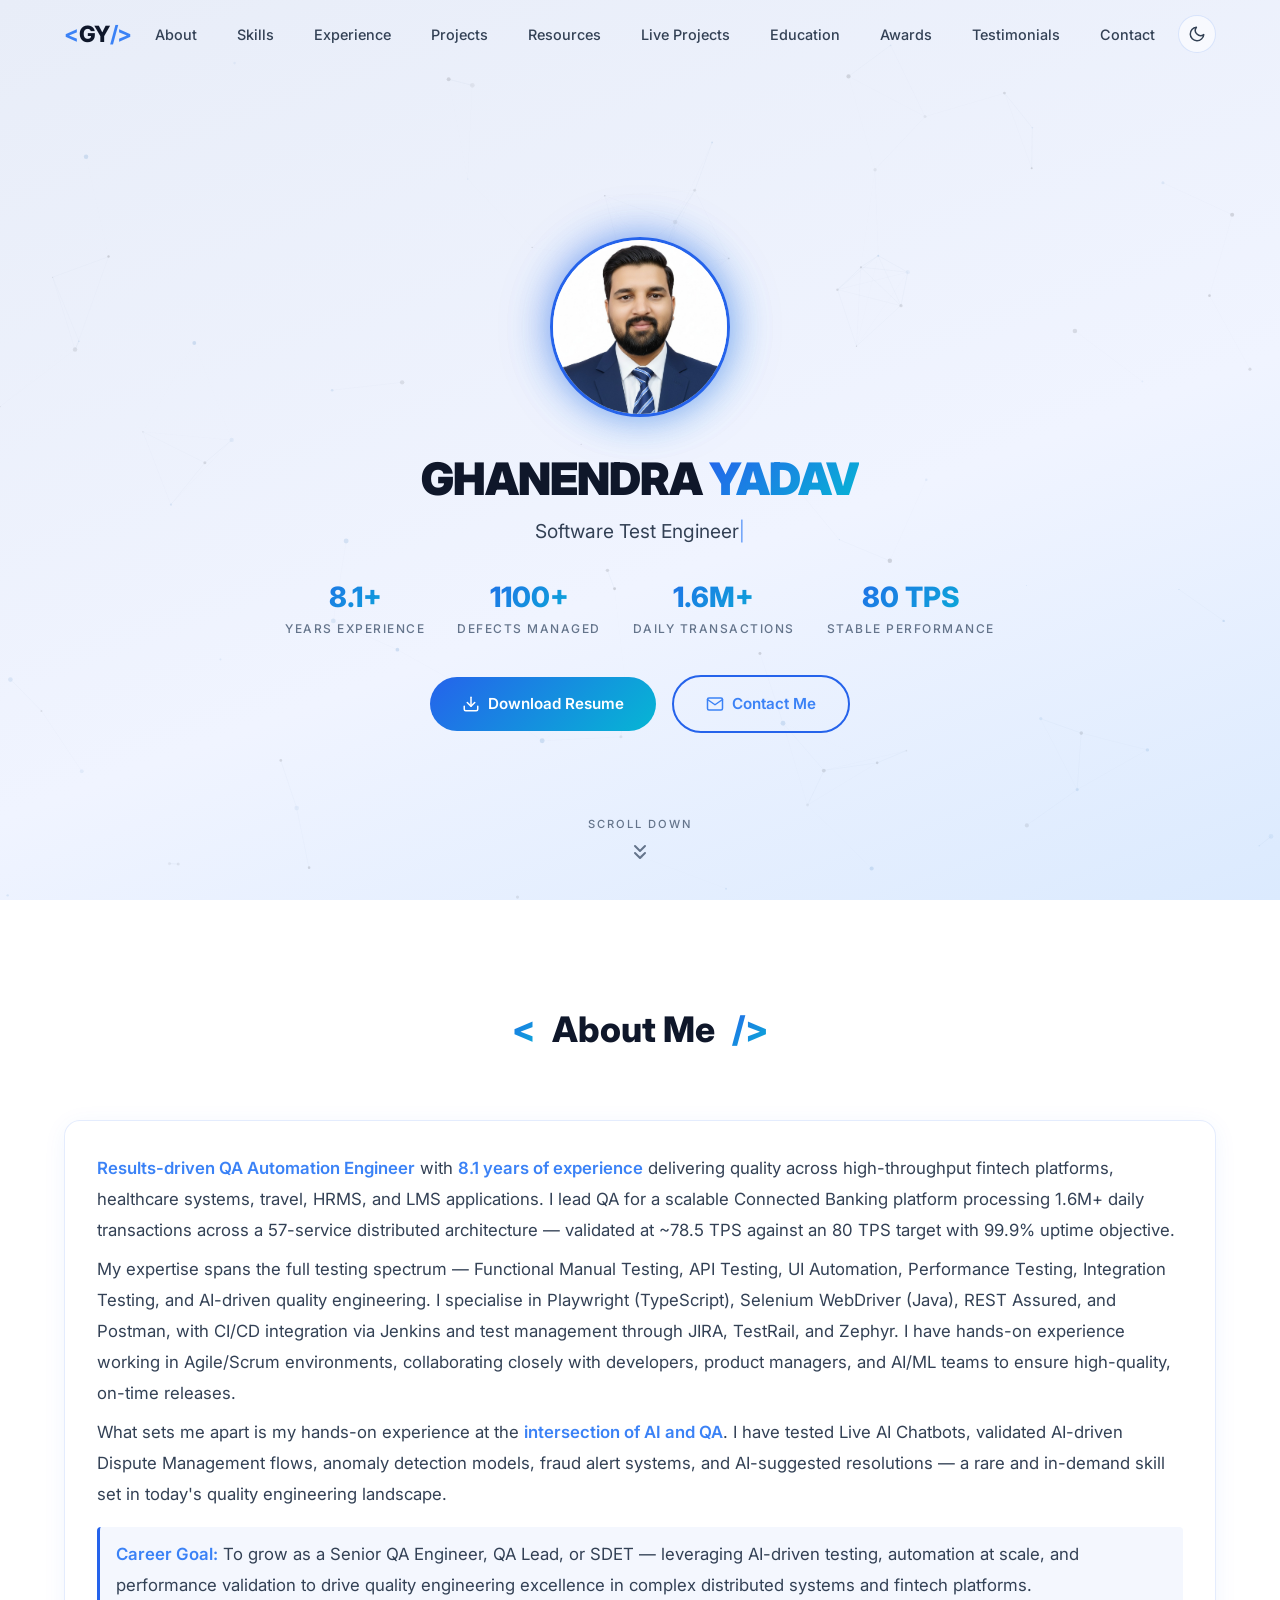
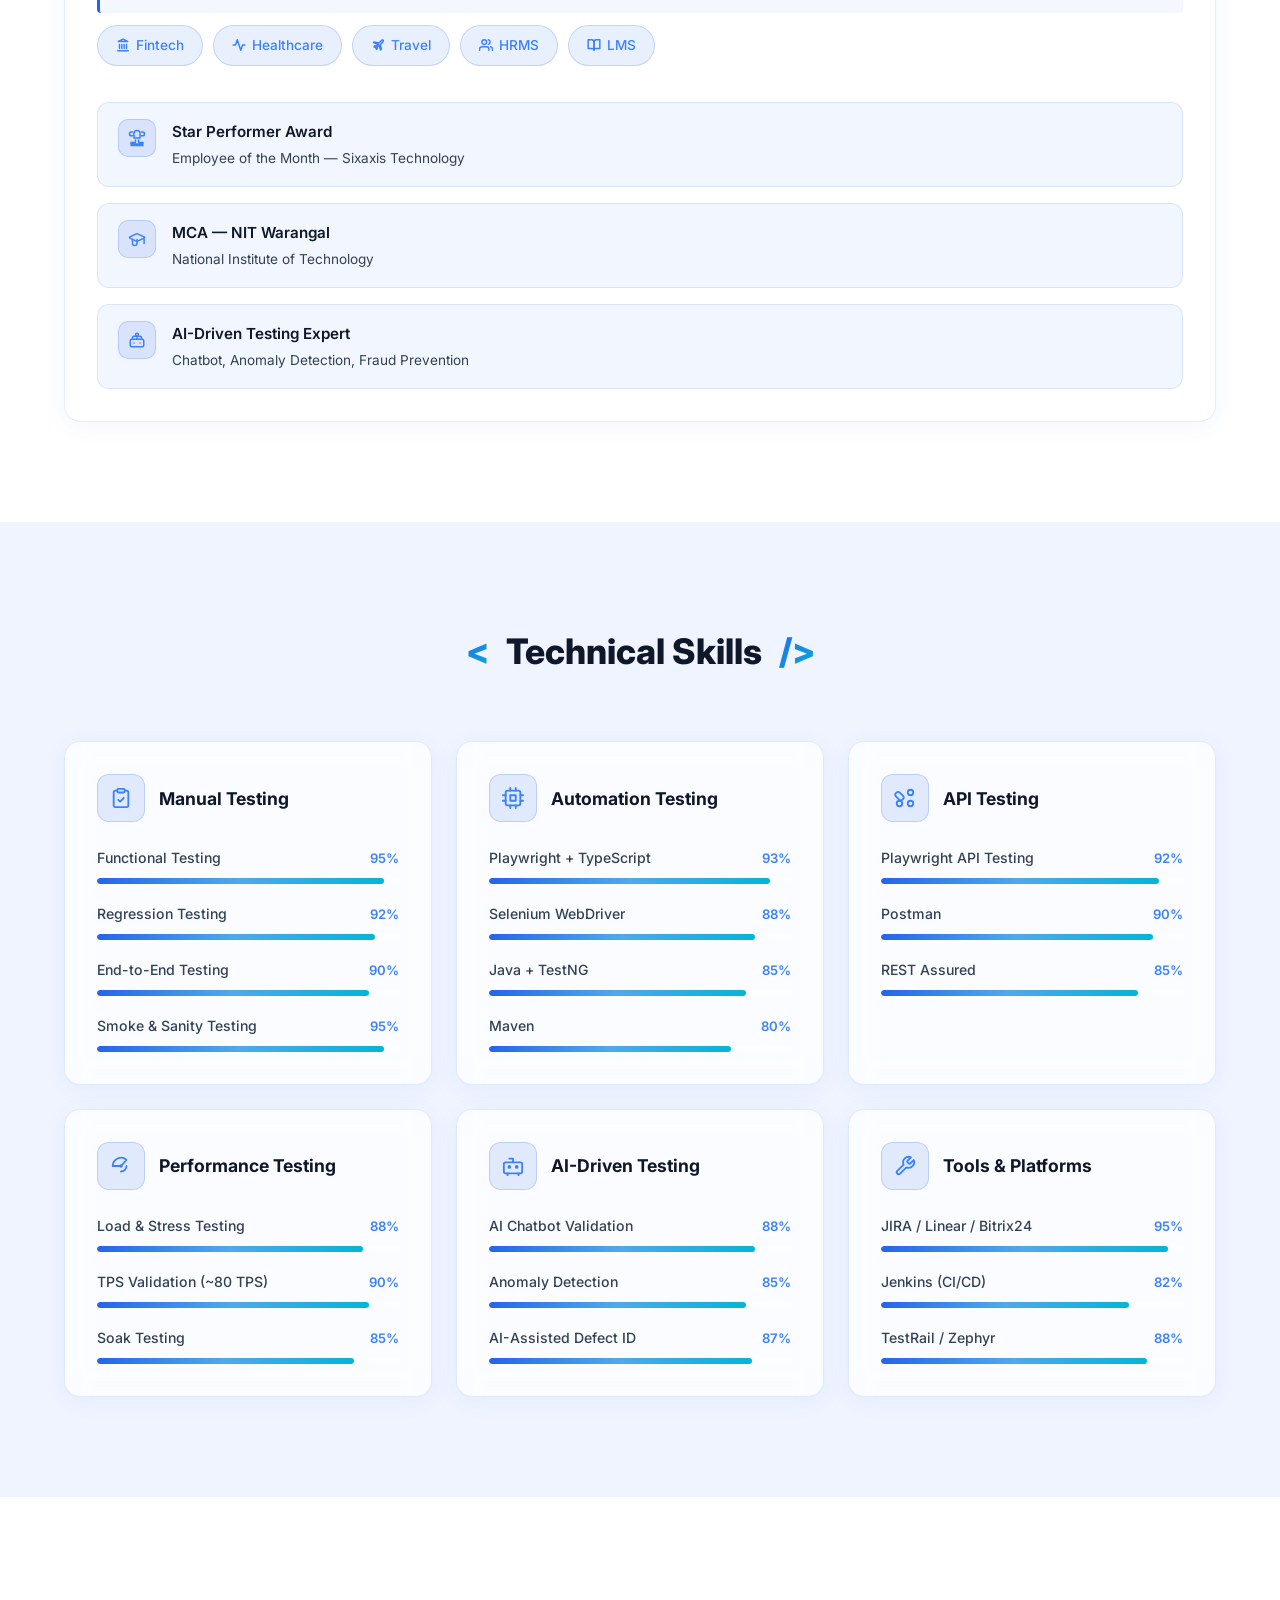
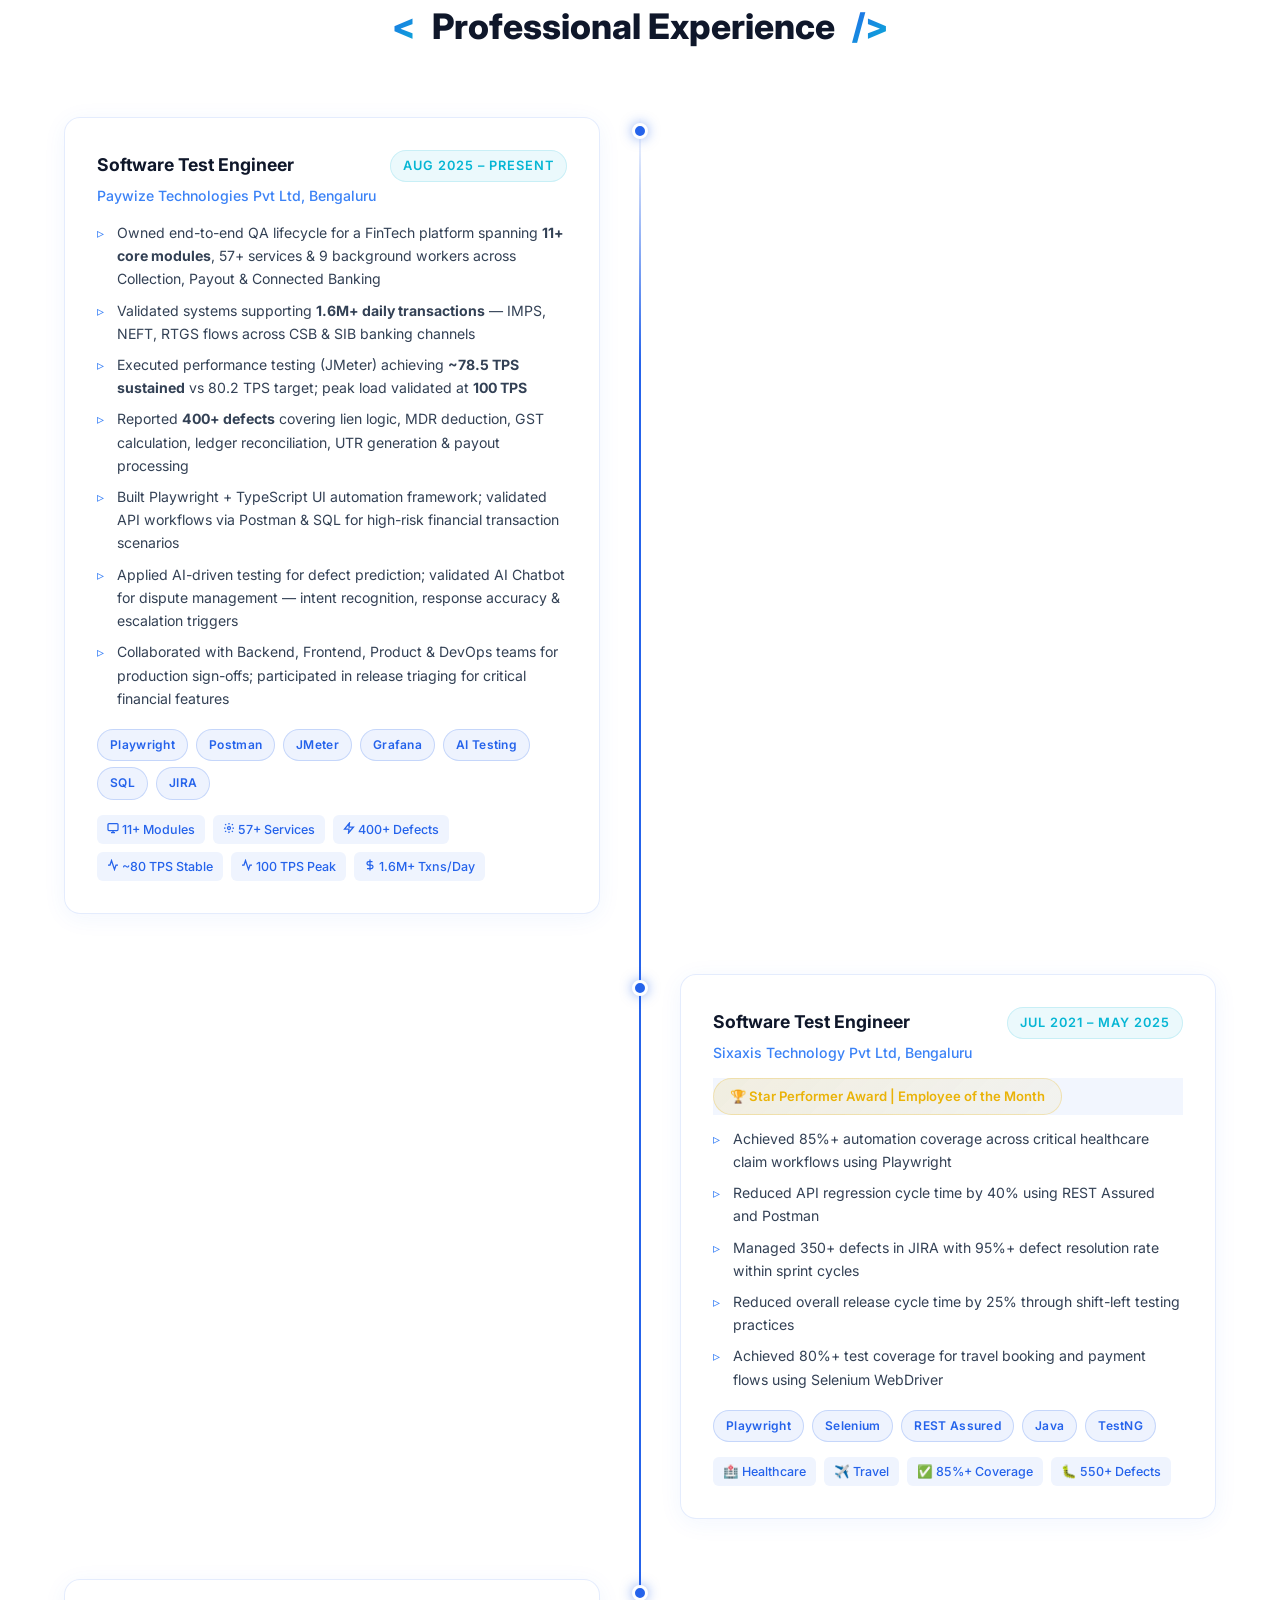
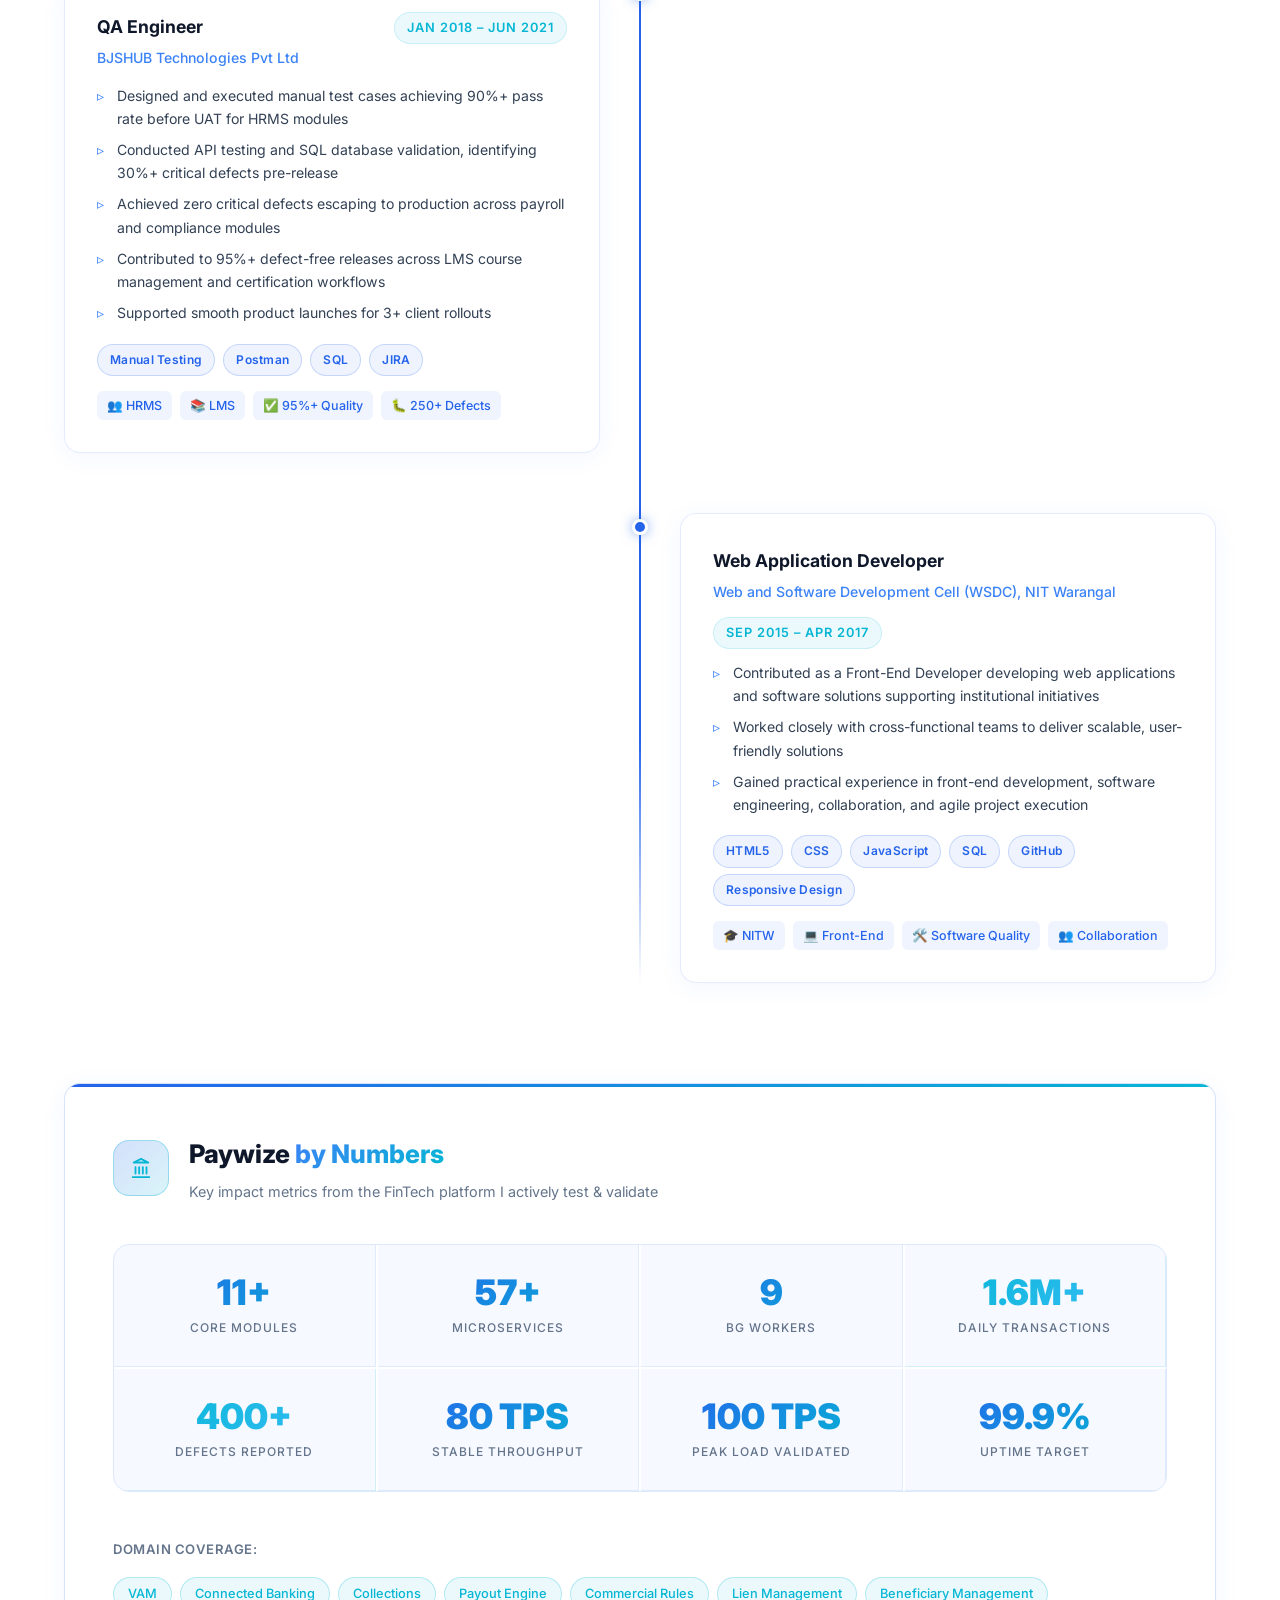
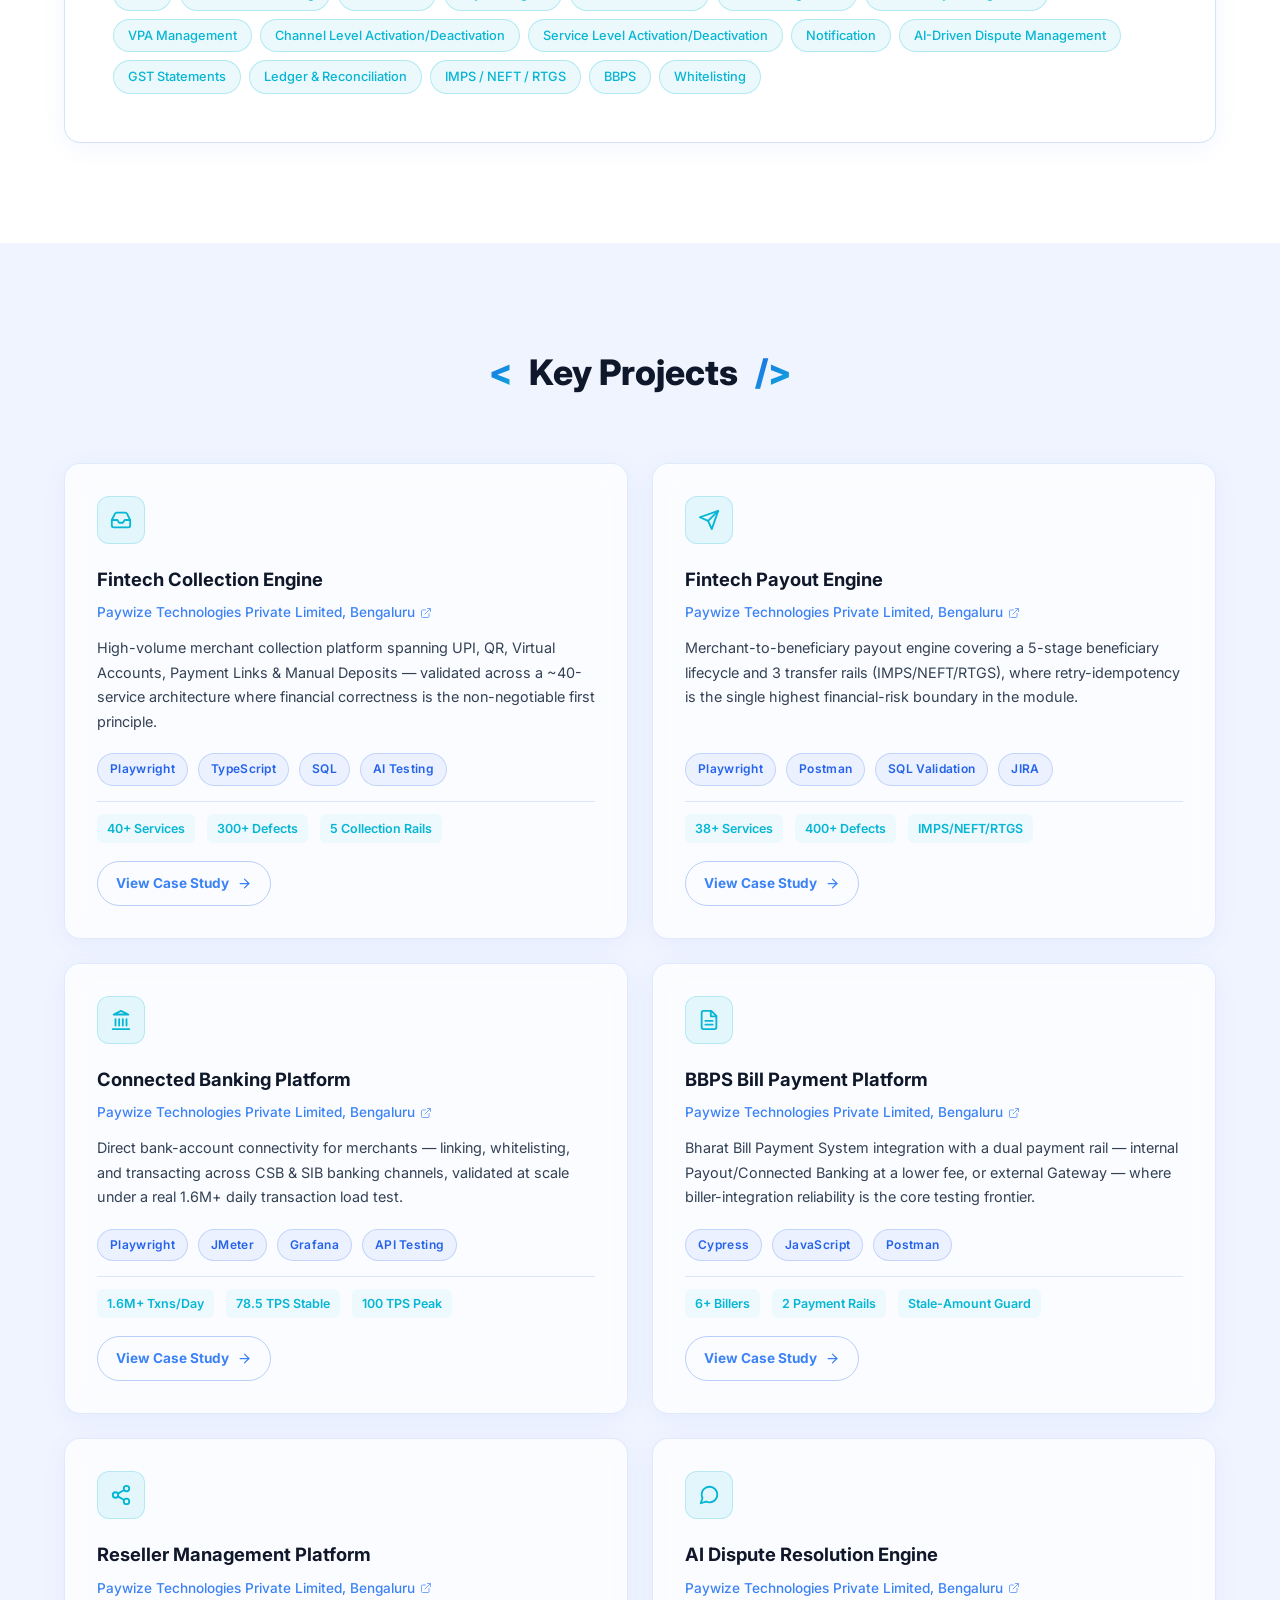
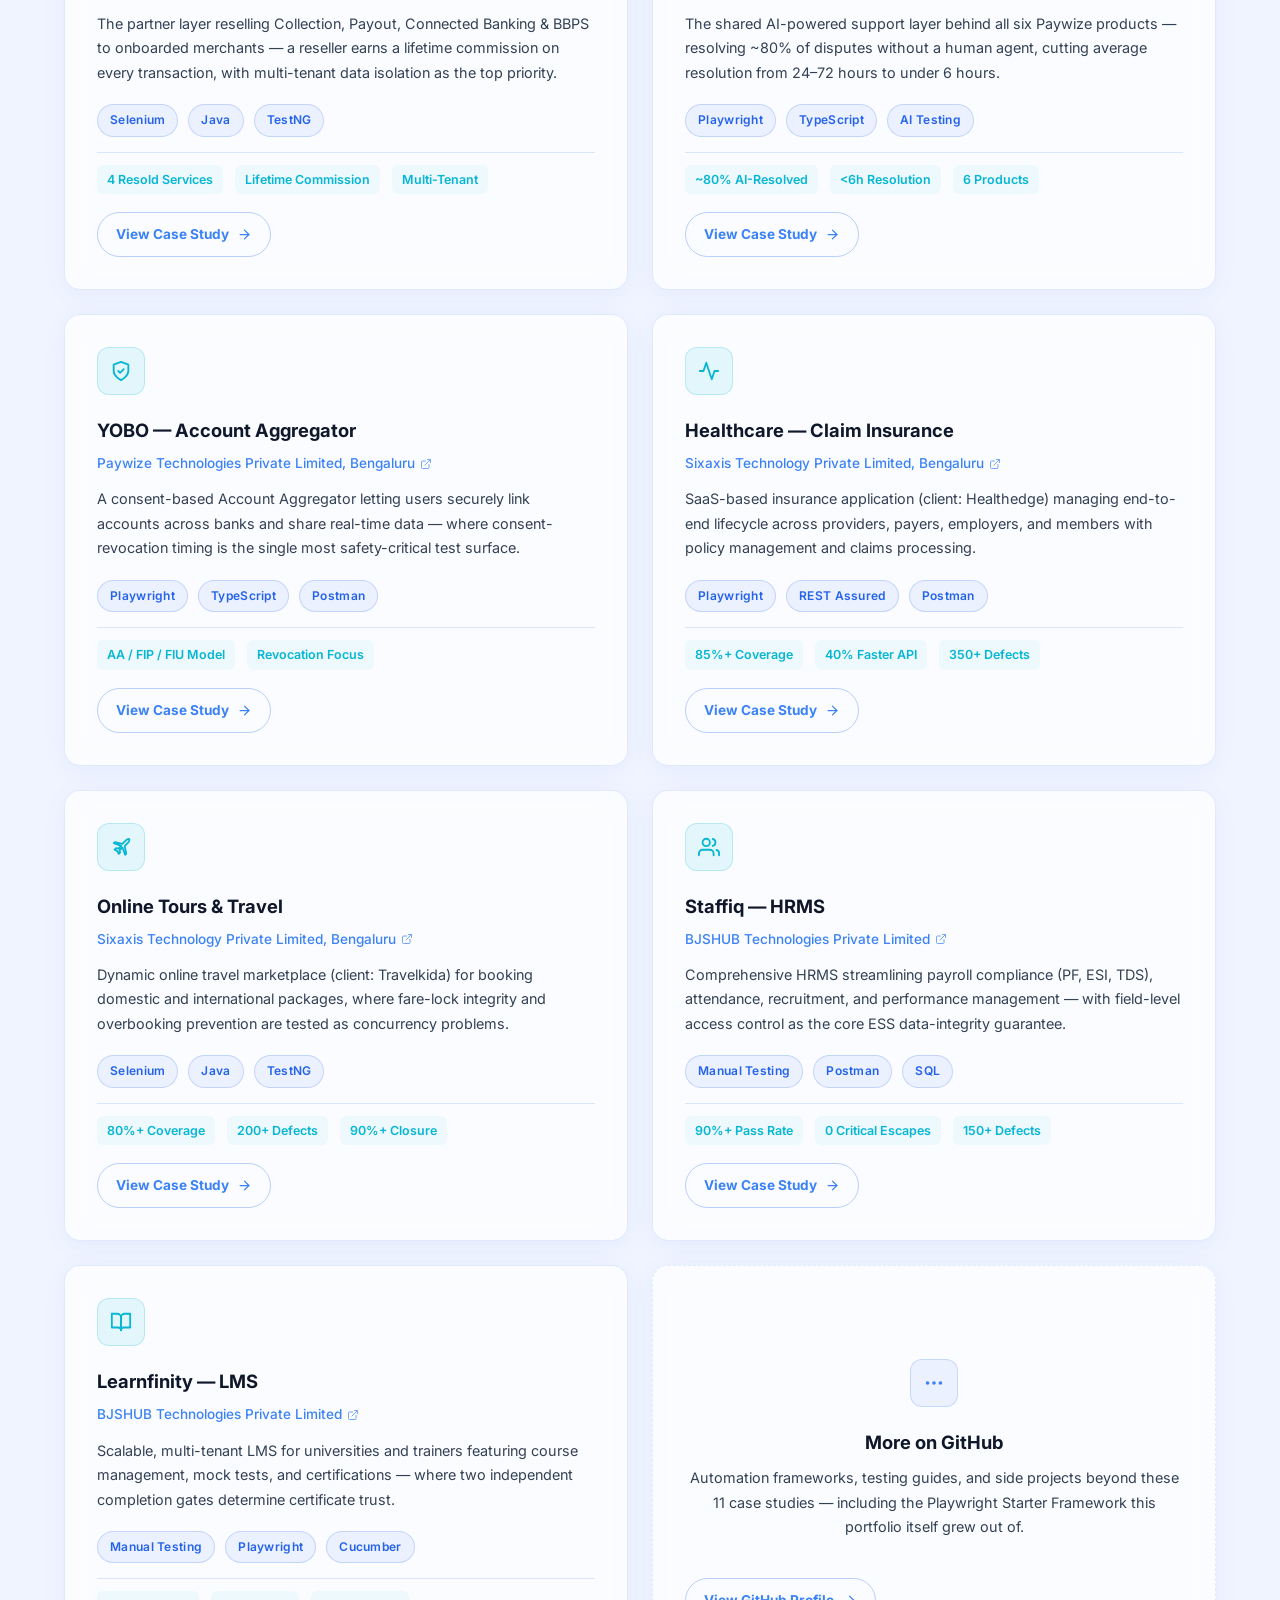
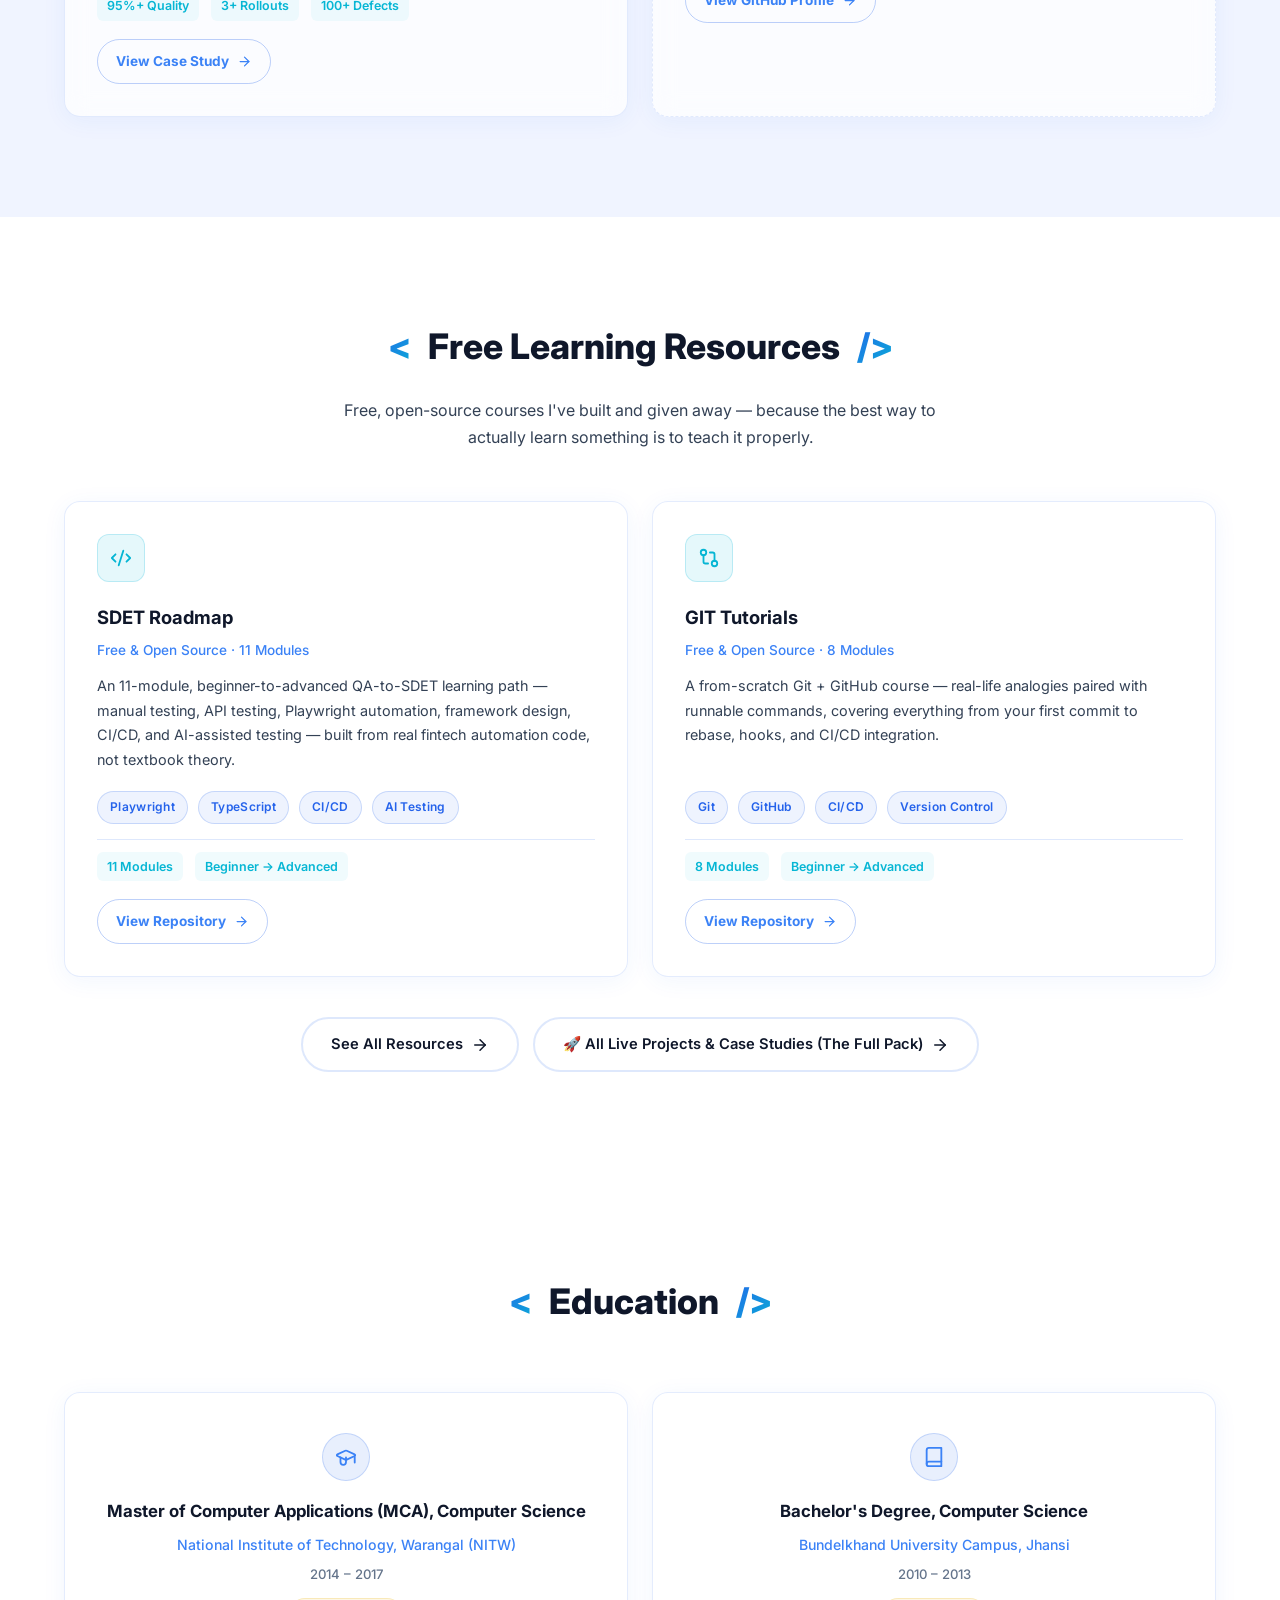
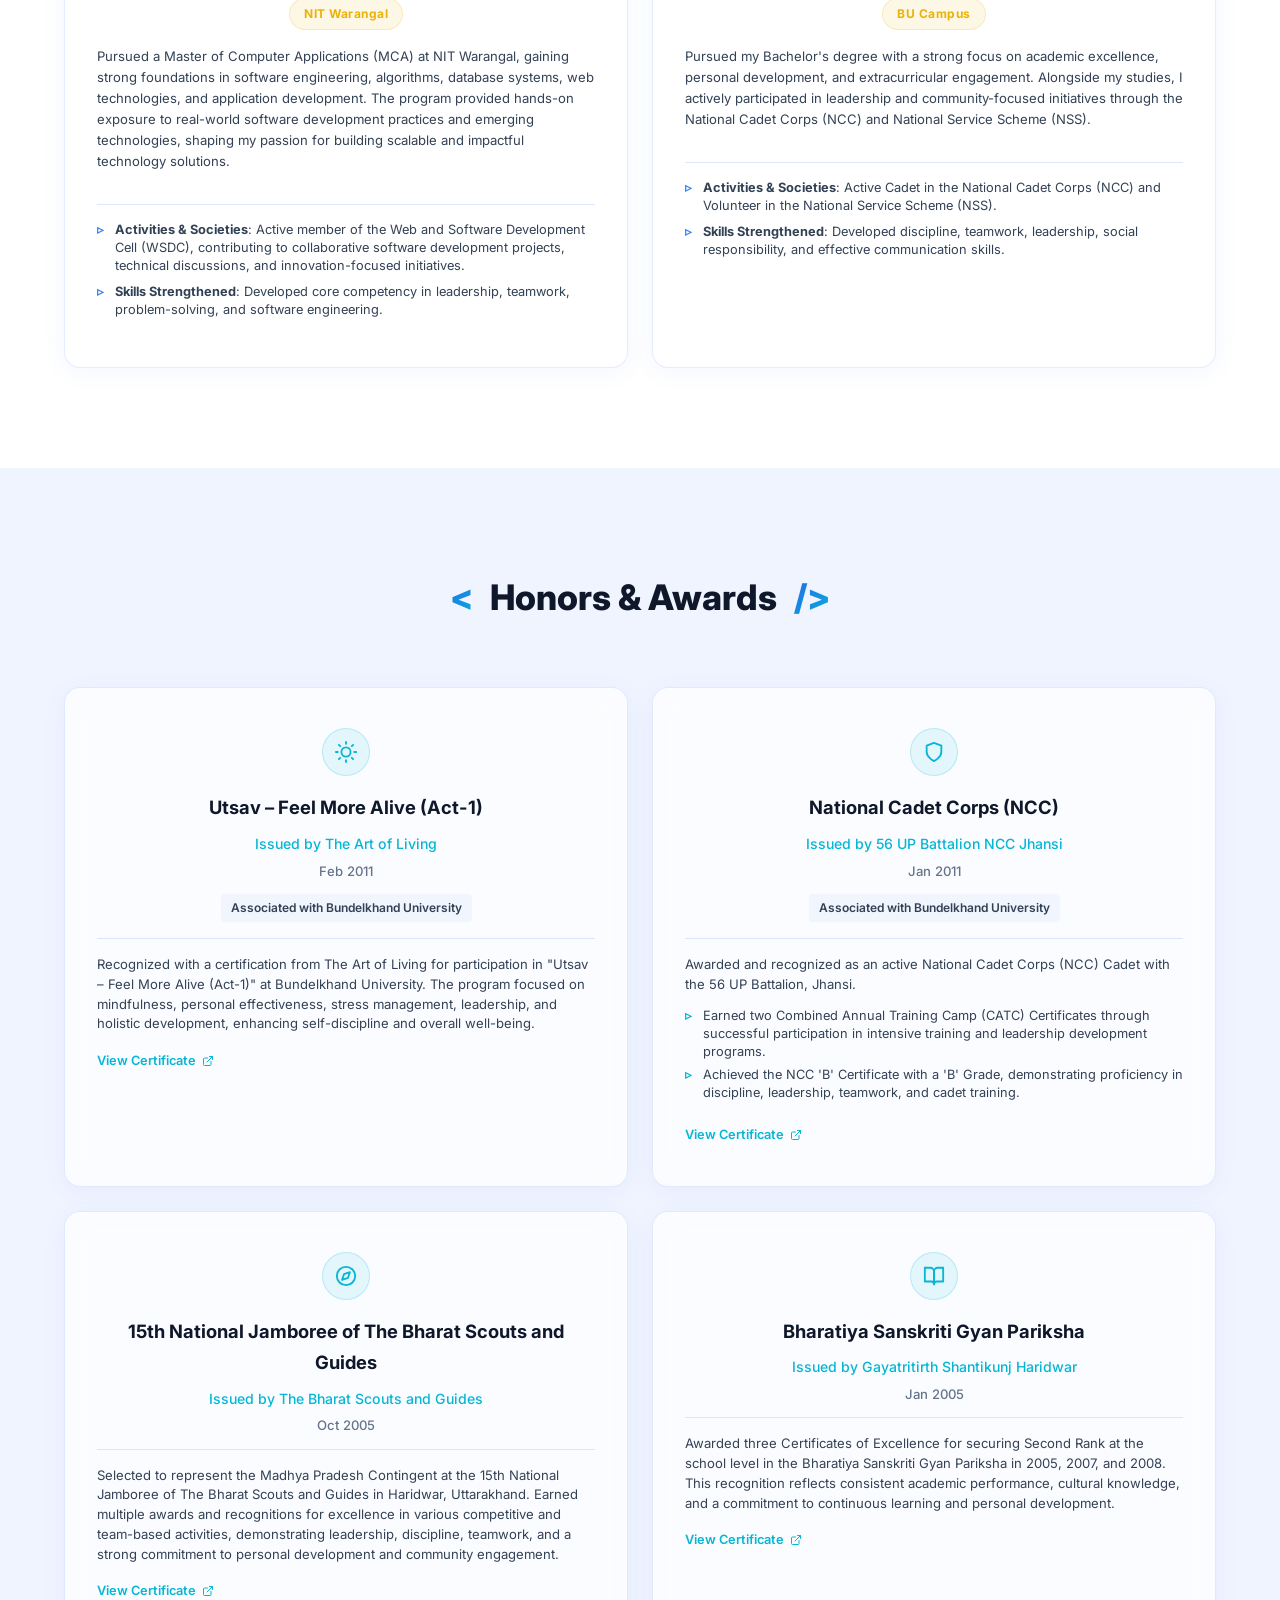
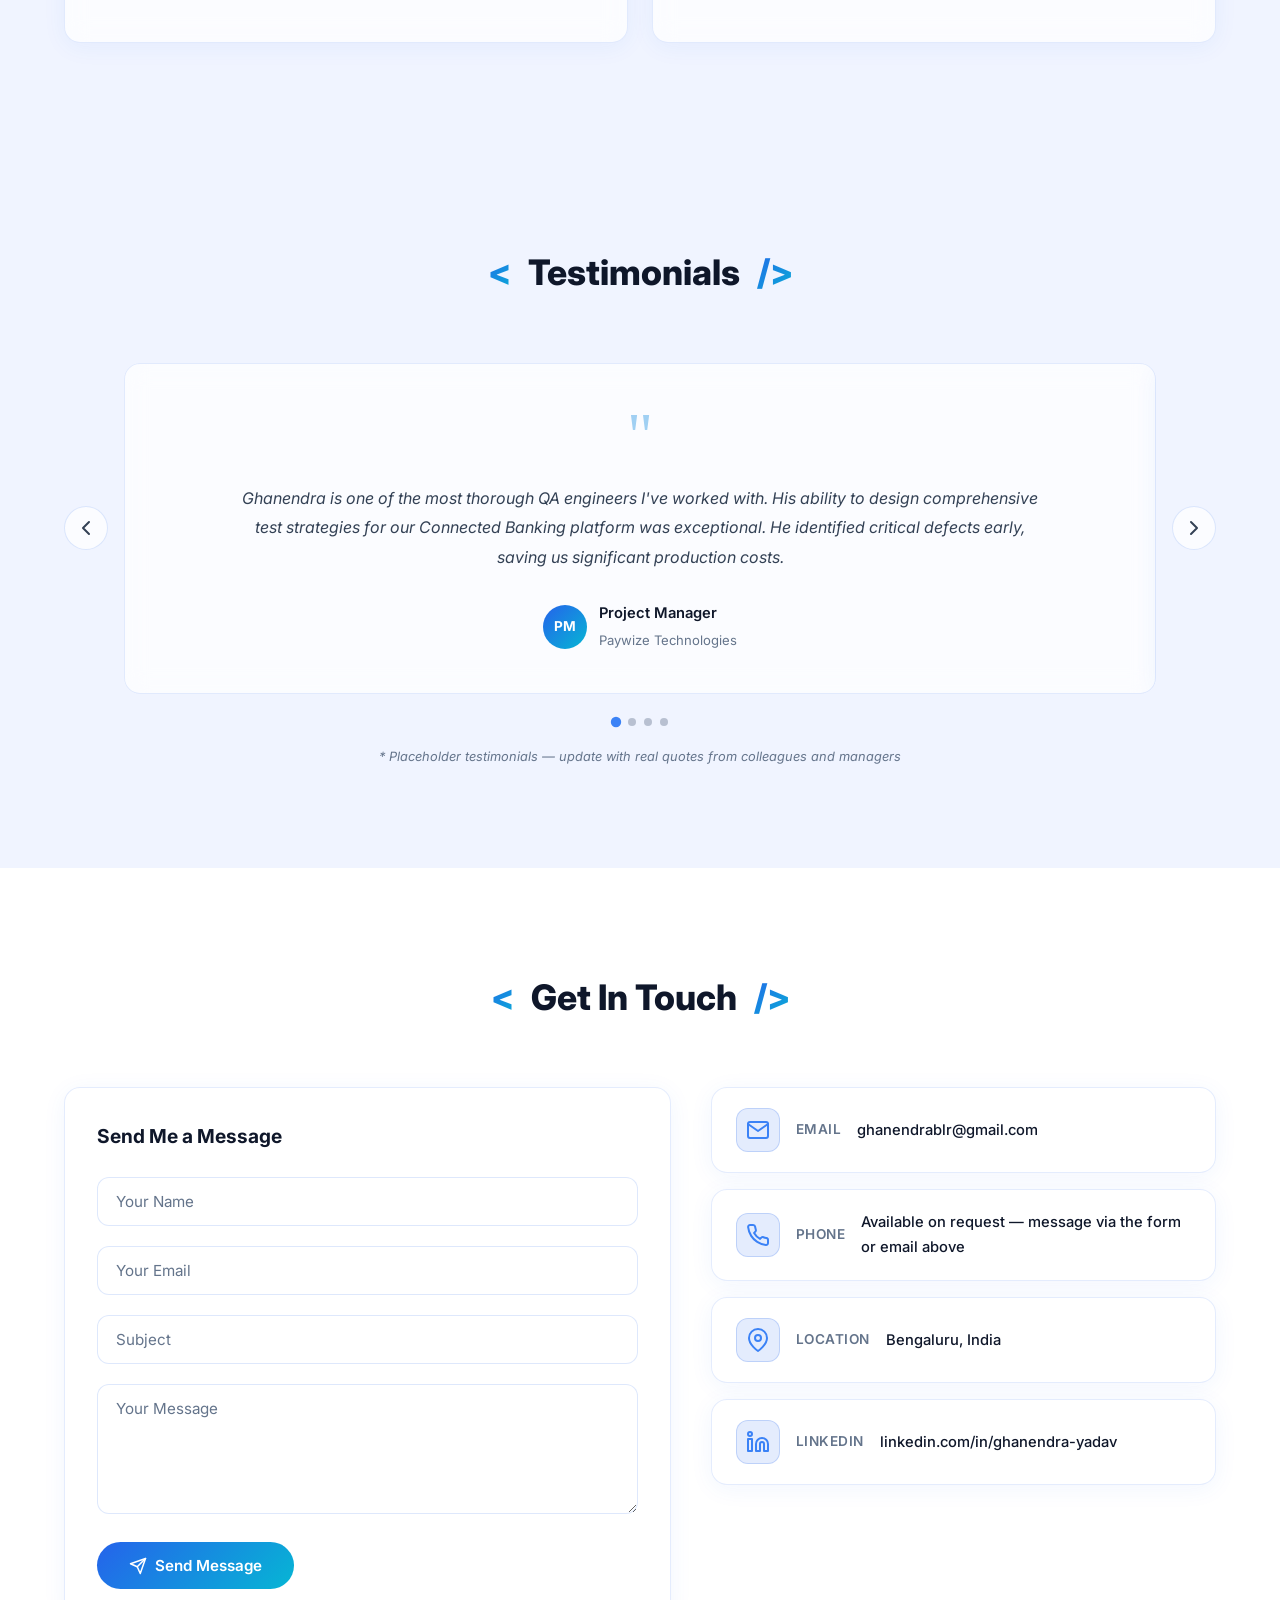
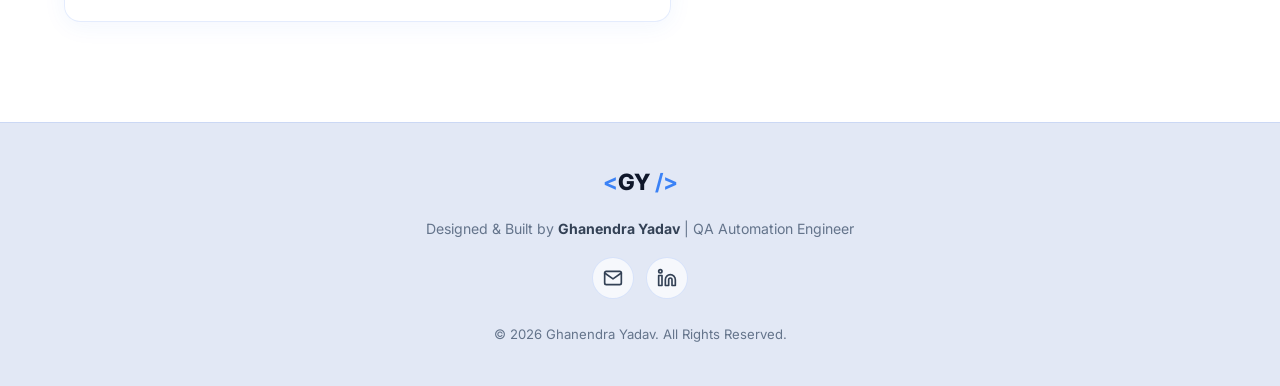
==== index.html @ b55a3f69 "Add Live Projects Hub page — every live GitHub Pages link in one place New /live-projects/ page cons" ====
<!DOCTYPE html>
<html lang="en">

<head>
  <meta charset="UTF-8">
  <meta name="viewport" content="width=device-width, initial-scale=1.0">
  <meta name="description"
    content="Ghanendra Yadav — Senior QA Automation Engineer with 8.1+ years of experience in Playwright, API Testing, AI-Driven Testing, and Performance Testing across Fintech, Healthcare, and Travel domains.">
  <meta name="keywords"
    content="QA Engineer, Automation Testing, Playwright, Selenium, API Testing, Performance Testing, AI Testing, Portfolio">
  <meta name="author" content="Ghanendra Yadav">
  <title>Ghanendra Yadav | Senior QA Automation Engineer — Portfolio</title>
  <link rel="preconnect" href="https://fonts.googleapis.com">
  <link rel="preconnect" href="https://fonts.gstatic.com" crossorigin>
  <link href="https://fonts.googleapis.com/css2?family=Inter:wght@300;400;500;600;700;800;900&display=swap"
    rel="stylesheet" media="print" onload="this.media='all'">
  <noscript>
    <link href="https://fonts.googleapis.com/css2?family=Inter:wght@300;400;500;600;700;800;900&display=swap"
      rel="stylesheet">
  </noscript>
  <link rel="stylesheet" href="style.css?v=18">
</head>

<body>
  <!-- Inline script to prevent theme flash -->
  <script>
    (function () {
      const savedTheme = localStorage.getItem('theme');
      const systemPrefersLight = window.matchMedia('(prefers-color-scheme: light)').matches;
      if (savedTheme === 'light' || (!savedTheme && systemPrefersLight)) {
        document.body.classList.add('light-mode');
      }
    })();
  </script>


  <!-- ===== NAVIGATION ===== -->
  <nav id="navbar" class="navbar">
    <div class="nav-container">
      <a href="#hero" class="nav-logo">
        <span class="logo-bracket">&lt;</span>GY<span class="logo-bracket"> /&gt;</span>
      </a>
      <ul class="nav-links" id="nav-links">
        <li><a href="#about" class="nav-link" data-section="about">About</a></li>
        <li><a href="#skills" class="nav-link" data-section="skills">Skills</a></li>
        <li><a href="#experience" class="nav-link" data-section="experience">Experience</a></li>
        <li><a href="#projects" class="nav-link" data-section="projects">Projects</a></li>
        <li><a href="#resources" class="nav-link" data-section="resources">Resources</a></li>
        <li><a href="live-projects/" class="nav-link">Live Projects</a></li>
        <li><a href="#education" class="nav-link" data-section="education">Education</a></li>
        <li><a href="#awards" class="nav-link" data-section="awards">Awards</a></li>
        <li><a href="#testimonials" class="nav-link" data-section="testimonials">Testimonials</a></li>
        <li><a href="#contact" class="nav-link" data-section="contact">Contact</a></li>
      </ul>
      <div class="nav-actions">
        <button class="theme-toggle" id="theme-toggle" aria-label="Toggle light/dark mode" title="Toggle theme">
          <!-- Sun icon (shown in dark mode) -->
          <svg class="theme-icon sun-icon" width="18" height="18" viewBox="0 0 24 24" fill="none" stroke="currentColor"
            stroke-width="2" stroke-linecap="round" stroke-linejoin="round">
            <circle cx="12" cy="12" r="5" />
            <line x1="12" y1="1" x2="12" y2="3" />
            <line x1="12" y1="21" x2="12" y2="23" />
            <line x1="4.22" y1="4.22" x2="5.64" y2="5.64" />
            <line x1="18.36" y1="18.36" x2="19.78" y2="19.78" />
            <line x1="1" y1="12" x2="3" y2="12" />
            <line x1="21" y1="12" x2="23" y2="12" />
            <line x1="4.22" y1="19.78" x2="5.64" y2="18.36" />
            <line x1="18.36" y1="5.64" x2="19.78" y2="4.22" />
          </svg>
          <!-- Moon icon (shown in light mode) -->
          <svg class="theme-icon moon-icon" width="18" height="18" viewBox="0 0 24 24" fill="none" stroke="currentColor"
            stroke-width="2" stroke-linecap="round" stroke-linejoin="round">
            <path d="M21 12.79A9 9 0 1 1 11.21 3 7 7 0 0 0 21 12.79z" />
          </svg>
        </button>
        <button class="nav-toggle" id="nav-toggle" aria-label="Toggle navigation">
          <span class="hamburger-line"></span>
          <span class="hamburger-line"></span>
          <span class="hamburger-line"></span>
        </button>
      </div>

    </div>
  </nav>

  <!-- ===== HERO SECTION ===== -->
  <section id="hero" class="hero-section">
    <canvas id="particles-canvas"></canvas>
    <div class="hero-content">
      <div class="hero-image-wrapper">
        <img src="assets/profile.jpg" alt="Ghanendra Yadav — QA Automation Engineer" class="hero-image" id="hero-image">
        <div class="image-glow"></div>
      </div>
      <h1 class="hero-name">GHANENDRA <span class="name-accent">YADAV</span></h1>
      <p class="hero-tagline">
        <span id="typing-text"></span><span class="typing-cursor">|</span>
      </p>
      <div class="hero-stats">
        <div class="stat-item">
          <span class="stat-number" data-target="8" data-suffix=".1+">0</span>
          <span class="stat-label">Years Experience</span>
        </div>
        <div class="stat-item">
          <span class="stat-number" data-target="1100" data-suffix="+">0</span>
          <span class="stat-label">Defects Managed</span>
        </div>
        <div class="stat-item">
          <span class="stat-number" data-target="1.6" data-suffix="M+">0</span>
          <span class="stat-label">Daily Transactions</span>
        </div>
        <div class="stat-item">
          <span class="stat-number" data-target="80" data-suffix=" TPS">0</span>
          <span class="stat-label">Stable Performance</span>
        </div>
      </div>
      <div class="hero-cta">
        <a href="assets/Ghanendra_Yadav_Resume.pdf" download class="btn btn-primary" id="download-resume-btn">
          <svg width="18" height="18" viewBox="0 0 24 24" fill="none" stroke="currentColor" stroke-width="2"
            stroke-linecap="round" stroke-linejoin="round">
            <path d="M21 15v4a2 2 0 0 1-2 2H5a2 2 0 0 1-2-2v-4" />
            <polyline points="7 10 12 15 17 10" />
            <line x1="12" y1="15" x2="12" y2="3" />
          </svg>
          Download Resume
        </a>
        <a href="#contact" class="btn btn-secondary" id="contact-me-btn">
          <svg width="18" height="18" viewBox="0 0 24 24" fill="none" stroke="currentColor" stroke-width="2"
            stroke-linecap="round" stroke-linejoin="round">
            <path d="M4 4h16c1.1 0 2 .9 2 2v12c0 1.1-.9 2-2 2H4c-1.1 0-2-.9-2-2V6c0-1.1.9-2 2-2z" />
            <polyline points="22,6 12,13 2,6" />
          </svg>
          Contact Me
        </a>
      </div>
    </div>
    <a href="#about" class="scroll-indicator" id="scroll-indicator" aria-label="Scroll down to About section">
      <span class="scroll-text">Scroll Down</span>
      <div class="scroll-arrow">
        <svg width="24" height="24" viewBox="0 0 24 24" fill="none" stroke="currentColor" stroke-width="2"
          stroke-linecap="round" stroke-linejoin="round">
          <polyline points="7 13 12 18 17 13" />
          <polyline points="7 6 12 11 17 6" />
        </svg>
      </div>
    </a>
  </section>

  <!-- ===== ABOUT SECTION ===== -->
  <section id="about" class="section about-section">
    <div class="container">
      <h2 class="section-title reveal">
        <span class="title-accent">&lt;</span> About Me <span class="title-accent">/&gt;</span>
      </h2>
      <div class="about-card glass-card reveal">
        <div class="about-content">
          <p class="about-text">
            <strong>Results-driven QA Automation Engineer</strong> with <strong>8.1 years of experience</strong>
            delivering quality across high-throughput fintech platforms, healthcare systems, travel, HRMS, and LMS
            applications. I lead QA for a scalable Connected Banking platform processing 1.6M+ daily transactions across
            a 57-service distributed architecture — validated at ~78.5 TPS against an 80 TPS target with 99.9% uptime
            objective.
          </p>
          <p class="about-text">
            My expertise spans the full testing spectrum — Functional Manual Testing, API Testing, UI Automation,
            Performance Testing, Integration Testing, and AI-driven quality engineering. I specialise in Playwright
            (TypeScript), Selenium WebDriver (Java), REST Assured, and Postman, with CI/CD integration via Jenkins and
            test management through JIRA, TestRail, and Zephyr. I have hands-on experience working in Agile/Scrum
            environments, collaborating closely with developers, product managers, and AI/ML teams to ensure
            high-quality, on-time releases.
          </p>
          <p class="about-text">
            What sets me apart is my hands-on experience at the <strong>intersection of AI and QA</strong>. I have
            tested Live AI Chatbots, validated AI-driven Dispute Management flows, anomaly detection models, fraud alert
            systems, and AI-suggested resolutions — a rare and in-demand skill set in today's quality engineering
            landscape.
          </p>
          <p class="about-text career-goal">
            <strong>Career Goal:</strong> To grow as a Senior QA Engineer, QA Lead, or SDET — leveraging AI-driven
            testing, automation at scale, and performance validation to drive quality engineering excellence in complex
            distributed systems and fintech platforms.
          </p>
          <div class="about-domains">
            <span class="domain-badge"><svg class="badge-icon" viewBox="0 0 24 24" fill="none" stroke="currentColor"
                stroke-width="2" stroke-linecap="round" stroke-linejoin="round">
                <line x1="3" y1="22" x2="21" y2="22" />
                <line x1="6" y1="18" x2="6" y2="11" />
                <line x1="10" y1="18" x2="10" y2="11" />
                <line x1="14" y1="18" x2="14" y2="11" />
                <line x1="18" y1="18" x2="18" y2="11" />
                <path d="m12 2 8 4H4z" />
              </svg>Fintech</span>
            <span class="domain-badge"><svg class="badge-icon" viewBox="0 0 24 24" fill="none" stroke="currentColor"
                stroke-width="2" stroke-linecap="round" stroke-linejoin="round">
                <path d="M22 12h-4l-3 9L9 3l-3 9H2" />
              </svg>Healthcare</span>
            <span class="domain-badge"><svg class="badge-icon" viewBox="0 0 24 24" fill="none" stroke="currentColor"
                stroke-width="2" stroke-linecap="round" stroke-linejoin="round">
                <path
                  d="M17.8 19.2 16 11l3.5-3.5C21 6 21.5 4 21 3.5c-.5-.5-2.5 0-4 1.5L13.5 8.5 5.3 6.7 4.2 7.8l8 3-3 3-2.5-.5L5 15l3 1.5L9.5 19.5 11 18l-.5-2.5 3-3 3 8 1.3-1.3z" />
              </svg>Travel</span>
            <span class="domain-badge"><svg class="badge-icon" viewBox="0 0 24 24" fill="none" stroke="currentColor"
                stroke-width="2" stroke-linecap="round" stroke-linejoin="round">
                <path d="M17 21v-2a4 4 0 0 0-4-4H5a4 4 0 0 0-4 4v2" />
                <circle cx="9" cy="7" r="4" />
                <path d="M23 21v-2a4 4 0 0 0-3-3.87" />
                <path d="M16 3.13a4 4 0 0 1 0 7.75" />
              </svg>HRMS</span>
            <span class="domain-badge"><svg class="badge-icon" viewBox="0 0 24 24" fill="none" stroke="currentColor"
                stroke-width="2" stroke-linecap="round" stroke-linejoin="round">
                <path d="M2 3h6a4 4 0 0 1 4 4v14a3 3 0 0 0-3-3H2z" />
                <path d="M22 3h-6a4 4 0 0 0-4 4v14a3 3 0 0 1 3-3h7z" />
              </svg>LMS</span>
          </div>
        </div>
        <div class="about-highlights">
          <div class="highlight-item">
            <div class="highlight-icon">
              <svg class="icon-svg" viewBox="0 0 24 24" fill="none" stroke="currentColor" stroke-width="2"
                stroke-linecap="round" stroke-linejoin="round">
                <path
                  d="M6 9H4.5a2.5 2.5 0 0 1 0-5H6M18 9h1.5a2.5 2.5 0 0 0 0-5H18M4 22h16M10 14.66V17c0 .55-.45 1-1 1H4v2h16v-2h-5c-.55 0-1-.45-1-1v-2.34M12 2a4 4 0 0 1 4 4v6H8V6a4 4 0 0 1 4-4z" />
              </svg>
            </div>
            <div class="highlight-text">
              <strong>Star Performer Award</strong>
              <span>Employee of the Month — Sixaxis Technology</span>
            </div>
          </div>
          <div class="highlight-item">
            <div class="highlight-icon">
              <svg class="icon-svg" viewBox="0 0 24 24" fill="none" stroke="currentColor" stroke-width="2"
                stroke-linecap="round" stroke-linejoin="round">
                <path
                  d="M21.42 10.922a1 1 0 0 0-.019-1.838L12.83 5.18a2 2 0 0 0-1.66 0L2.6 9.08a1 1 0 0 0 0 1.832l8.57 3.908a2 2 0 0 0 1.66 0z" />
                <path d="M6 12.5v5a3 3 0 0 0 6 0v-5" />
                <path d="M21.5 12v6" />
              </svg>
            </div>
            <div class="highlight-text">
              <strong>MCA — NIT Warangal</strong>
              <span>National Institute of Technology</span>
            </div>
          </div>
          <div class="highlight-item">
            <div class="highlight-icon">
              <svg class="icon-svg" viewBox="0 0 24 24" fill="none" stroke="currentColor" stroke-width="2"
                stroke-linecap="round" stroke-linejoin="round">
                <rect x="3" y="11" width="18" height="10" rx="2" />
                <circle cx="12" cy="5" r="2" />
                <path d="M12 7v4M8 16h.01M16 16h.01" />
                <path d="M6 11V9a2 2 0 0 1 2-2h8a2 2 0 0 1 2 2v2" />
              </svg>
            </div>
            <div class="highlight-text">
              <strong>AI-Driven Testing Expert</strong>
              <span>Chatbot, Anomaly Detection, Fraud Prevention</span>
            </div>
          </div>
        </div>
      </div>
    </div>
  </section>

  <!-- ===== SKILLS SECTION ===== -->
  <section id="skills" class="section skills-section">
    <div class="container">
      <h2 class="section-title reveal">
        <span class="title-accent">&lt;</span> Technical Skills <span class="title-accent">/&gt;</span>
      </h2>
      <div class="skills-grid">
        <!-- Manual Testing -->
        <div class="skill-card glass-card reveal">
          <div class="skill-card-header">
            <div class="skill-icon">
              <svg class="icon-svg" viewBox="0 0 24 24" fill="none" stroke="currentColor" stroke-width="2"
                stroke-linecap="round" stroke-linejoin="round">
                <rect x="8" y="2" width="8" height="4" rx="1" ry="1" />
                <path d="M16 4h2a2 2 0 0 1 2 2v14a2 2 0 0 1-2 2H6a2 2 0 0 1-2-2V6a2 2 0 0 1 2-2h2" />
                <path d="m9 14 2 2 4-4" />
              </svg>
            </div>
            <h3 class="skill-category">Manual Testing</h3>
          </div>
          <div class="skill-items">
            <div class="skill-item">
              <div class="skill-info"><span>Functional Testing</span><span class="skill-percent">95%</span></div>
              <div class="skill-bar">
                <div class="skill-progress" data-progress="95"></div>
              </div>
            </div>
            <div class="skill-item">
              <div class="skill-info"><span>Regression Testing</span><span class="skill-percent">92%</span></div>
              <div class="skill-bar">
                <div class="skill-progress" data-progress="92"></div>
              </div>
            </div>
            <div class="skill-item">
              <div class="skill-info"><span>End-to-End Testing</span><span class="skill-percent">90%</span></div>
              <div class="skill-bar">
                <div class="skill-progress" data-progress="90"></div>
              </div>
            </div>
            <div class="skill-item">
              <div class="skill-info"><span>Smoke & Sanity Testing</span><span class="skill-percent">95%</span></div>
              <div class="skill-bar">
                <div class="skill-progress" data-progress="95"></div>
              </div>
            </div>
          </div>
        </div>

        <!-- Automation Testing -->
        <div class="skill-card glass-card reveal">
          <div class="skill-card-header">
            <div class="skill-icon">
              <svg class="icon-svg" viewBox="0 0 24 24" fill="none" stroke="currentColor" stroke-width="2"
                stroke-linecap="round" stroke-linejoin="round">
                <rect x="4" y="4" width="16" height="16" rx="2" />
                <rect x="9" y="9" width="6" height="6" />
                <path d="M9 1v3M15 1v3M9 20v3M15 20v3M20 9h3M20 15h3M1 9h3M1 15h3" />
              </svg>
            </div>
            <h3 class="skill-category">Automation Testing</h3>
          </div>
          <div class="skill-items">
            <div class="skill-item">
              <div class="skill-info"><span>Playwright + TypeScript</span><span class="skill-percent">93%</span></div>
              <div class="skill-bar">
                <div class="skill-progress" data-progress="93"></div>
              </div>
            </div>
            <div class="skill-item">
              <div class="skill-info"><span>Selenium WebDriver</span><span class="skill-percent">88%</span></div>
              <div class="skill-bar">
                <div class="skill-progress" data-progress="88"></div>
              </div>
            </div>
            <div class="skill-item">
              <div class="skill-info"><span>Java + TestNG</span><span class="skill-percent">85%</span></div>
              <div class="skill-bar">
                <div class="skill-progress" data-progress="85"></div>
              </div>
            </div>
            <div class="skill-item">
              <div class="skill-info"><span>Maven</span><span class="skill-percent">80%</span></div>
              <div class="skill-bar">
                <div class="skill-progress" data-progress="80"></div>
              </div>
            </div>
          </div>
        </div>

        <!-- API Testing -->
        <div class="skill-card glass-card reveal">
          <div class="skill-card-header">
            <div class="skill-icon">
              <svg class="icon-svg" viewBox="0 0 24 24" fill="none" stroke="currentColor" stroke-width="2"
                stroke-linecap="round" stroke-linejoin="round">
                <path
                  d="M18 3a3 3 0 0 0-3 3 3 3 0 0 0 3 3 3 3 0 0 0 3-3 3 3 0 0 0-3-3zM6 15a3 3 0 0 0-3 3 3 3 0 0 0 3 3 3 3 0 0 0 3-3 3 3 0 0 0-3-3zM18 15a3 3 0 0 0-3 3 3 3 0 0 0 3 3 3 3 0 0 0 3-3 3 3 0 0 0-3-3zM9.59 13.59a3 3 0 0 0 0-4.24l-3-3a3 3 0 0 0-4.24 0 3 3 0 0 0 0 4.24l3 3a3 3 0 0 0 4.24 0z" />
              </svg>
            </div>
            <h3 class="skill-category">API Testing</h3>
          </div>
          <div class="skill-items">
            <div class="skill-item">
              <div class="skill-info"><span>Playwright API Testing</span><span class="skill-percent">92%</span></div>
              <div class="skill-bar">
                <div class="skill-progress" data-progress="92"></div>
              </div>
            </div>
            <div class="skill-item">
              <div class="skill-info"><span>Postman</span><span class="skill-percent">90%</span></div>
              <div class="skill-bar">
                <div class="skill-progress" data-progress="90"></div>
              </div>
            </div>
            <div class="skill-item">
              <div class="skill-info"><span>REST Assured</span><span class="skill-percent">85%</span></div>
              <div class="skill-bar">
                <div class="skill-progress" data-progress="85"></div>
              </div>
            </div>
          </div>
        </div>

        <!-- Performance Testing -->
        <div class="skill-card glass-card reveal">
          <div class="skill-card-header">
            <div class="skill-icon">
              <svg class="icon-svg" viewBox="0 0 24 24" fill="none" stroke="currentColor" stroke-width="2"
                stroke-linecap="round" stroke-linejoin="round">
                <path d="M3 12a9 9 0 0 1 15-6.7L12 12Z" />
                <path d="M18 12a6 6 0 0 1-6 6" />
                <circle cx="12" cy="12" r="1" />
              </svg>
            </div>
            <h3 class="skill-category">Performance Testing</h3>
          </div>
          <div class="skill-items">
            <div class="skill-item">
              <div class="skill-info"><span>Load & Stress Testing</span><span class="skill-percent">88%</span></div>
              <div class="skill-bar">
                <div class="skill-progress" data-progress="88"></div>
              </div>
            </div>
            <div class="skill-item">
              <div class="skill-info"><span>TPS Validation (~80 TPS)</span><span class="skill-percent">90%</span></div>
              <div class="skill-bar">
                <div class="skill-progress" data-progress="90"></div>
              </div>
            </div>
            <div class="skill-item">
              <div class="skill-info"><span>Soak Testing</span><span class="skill-percent">85%</span></div>
              <div class="skill-bar">
                <div class="skill-progress" data-progress="85"></div>
              </div>
            </div>
          </div>
        </div>

        <!-- AI Testing -->
        <div class="skill-card glass-card reveal">
          <div class="skill-card-header">
            <div class="skill-icon">
              <svg class="icon-svg" viewBox="0 0 24 24" fill="none" stroke="currentColor" stroke-width="2"
                stroke-linecap="round" stroke-linejoin="round">
                <path d="M12 8V4H8" />
                <rect x="2" y="8" width="20" height="12" rx="2" />
                <circle cx="8" cy="13" r="1" />
                <circle cx="16" cy="13" r="1" />
                <path d="M6 20v2M18 20v2" />
              </svg>
            </div>
            <h3 class="skill-category">AI-Driven Testing</h3>
          </div>
          <div class="skill-items">
            <div class="skill-item">
              <div class="skill-info"><span>AI Chatbot Validation</span><span class="skill-percent">88%</span></div>
              <div class="skill-bar">
                <div class="skill-progress" data-progress="88"></div>
              </div>
            </div>
            <div class="skill-item">
              <div class="skill-info"><span>Anomaly Detection</span><span class="skill-percent">85%</span></div>
              <div class="skill-bar">
                <div class="skill-progress" data-progress="85"></div>
              </div>
            </div>
            <div class="skill-item">
              <div class="skill-info"><span>AI-Assisted Defect ID</span><span class="skill-percent">87%</span></div>
              <div class="skill-bar">
                <div class="skill-progress" data-progress="87"></div>
              </div>
            </div>
          </div>
        </div>

        <!-- Tools & Platforms -->
        <div class="skill-card glass-card reveal">
          <div class="skill-card-header">
            <div class="skill-icon">
              <svg class="icon-svg" viewBox="0 0 24 24" fill="none" stroke="currentColor" stroke-width="2"
                stroke-linecap="round" stroke-linejoin="round">
                <path
                  d="M14.7 6.3a1 1 0 0 0 0 1.4l1.6 1.6a1 1 0 0 0 1.4 0l3.77-3.77a6 6 0 0 1-7.94 7.94l-6.91 6.91a2.12 2.12 0 0 1-3-3l6.91-6.91a6 6 0 0 1 7.94-7.94l-3.76 3.76z" />
              </svg>
            </div>
            <h3 class="skill-category">Tools & Platforms</h3>
          </div>
          <div class="skill-items">
            <div class="skill-item">
              <div class="skill-info"><span>JIRA / Linear / Bitrix24</span><span class="skill-percent">95%</span></div>
              <div class="skill-bar">
                <div class="skill-progress" data-progress="95"></div>
              </div>
            </div>
            <div class="skill-item">
              <div class="skill-info"><span>Jenkins (CI/CD)</span><span class="skill-percent">82%</span></div>
              <div class="skill-bar">
                <div class="skill-progress" data-progress="82"></div>
              </div>
            </div>
            <div class="skill-item">
              <div class="skill-info"><span>TestRail / Zephyr</span><span class="skill-percent">88%</span></div>
              <div class="skill-bar">
                <div class="skill-progress" data-progress="88"></div>
              </div>
            </div>
          </div>
        </div>
      </div>
    </div>
  </section>

  <!-- ===== EXPERIENCE SECTION ===== -->
  <section id="experience" class="section experience-section">
    <div class="container">
      <h2 class="section-title reveal">
        <span class="title-accent">&lt;</span> Professional Experience <span class="title-accent">/&gt;</span>
      </h2>
      <div class="timeline">
        <!-- Paywize -->
        <div class="timeline-item reveal-left">
          <div class="timeline-dot"></div>
          <div class="timeline-content glass-card">
            <div class="timeline-header">
              <div class="timeline-company-info">
                <h3 class="timeline-role">Software Test Engineer</h3>
                <span class="timeline-company">Paywize Technologies Pvt Ltd, Bengaluru</span>
              </div>
              <span class="timeline-date">Aug 2025 – Present</span>
            </div>
            <ul class="timeline-highlights">
              <li>Owned end-to-end QA lifecycle for a FinTech platform spanning <strong>11+ core modules</strong>, 57+
                services &amp; 9 background workers across Collection, Payout &amp; Connected Banking</li>
              <li>Validated systems supporting <strong>1.6M+ daily transactions</strong> — IMPS, NEFT, RTGS flows across
                CSB &amp; SIB banking channels</li>
              <li>Executed performance testing (JMeter) achieving <strong>~78.5 TPS sustained</strong> vs 80.2 TPS
                target; peak load validated at <strong>100 TPS</strong></li>
              <li>Reported <strong>400+ defects</strong> covering lien logic, MDR deduction, GST calculation, ledger
                reconciliation, UTR generation &amp; payout processing</li>
              <li>Built Playwright + TypeScript UI automation framework; validated API workflows via Postman &amp; SQL
                for high-risk financial transaction scenarios</li>
              <li>Applied AI-driven testing for defect prediction; validated AI Chatbot for dispute management — intent
                recognition, response accuracy &amp; escalation triggers</li>
              <li>Collaborated with Backend, Frontend, Product &amp; DevOps teams for production sign-offs; participated
                in release triaging for critical financial features</li>
            </ul>
            <div class="timeline-tech">
              <span class="tech-tag">Playwright</span>
              <span class="tech-tag">Postman</span>
              <span class="tech-tag">JMeter</span>
              <span class="tech-tag">Grafana</span>
              <span class="tech-tag">AI Testing</span>
              <span class="tech-tag">SQL</span>
              <span class="tech-tag">JIRA</span>
            </div>
            <div class="timeline-metrics">
              <span class="metric"><svg width="12" height="12" viewBox="0 0 24 24" fill="none" stroke="currentColor"
                  stroke-width="2.5">
                  <rect x="2" y="3" width="20" height="14" rx="2" />
                  <path d="M8 21h8M12 17v4" />
                </svg> 11+ Modules</span>
              <span class="metric"><svg width="12" height="12" viewBox="0 0 24 24" fill="none" stroke="currentColor"
                  stroke-width="2.5">
                  <circle cx="12" cy="12" r="3" />
                  <path
                    d="M12 2v3M12 19v3M4.22 4.22l2.12 2.12M17.66 17.66l2.12 2.12M2 12h3M19 12h3M4.22 19.78l2.12-2.12M17.66 6.34l2.12-2.12" />
                </svg> 57+ Services</span>
              <span class="metric"><svg width="12" height="12" viewBox="0 0 24 24" fill="none" stroke="currentColor"
                  stroke-width="2.5">
                  <path d="M13 2 3 14h9l-1 8 10-12h-9l1-8z" />
                </svg> 400+ Defects</span>
              <span class="metric"><svg width="12" height="12" viewBox="0 0 24 24" fill="none" stroke="currentColor"
                  stroke-width="2.5">
                  <polyline points="22 12 18 12 15 21 9 3 6 12 2 12" />
                </svg> ~80 TPS Stable</span>
              <span class="metric"><svg width="12" height="12" viewBox="0 0 24 24" fill="none" stroke="currentColor"
                  stroke-width="2.5">
                  <path d="M22 12h-4l-3 9L9 3l-3 9H2" />
                </svg> 100 TPS Peak</span>
              <span class="metric"><svg width="12" height="12" viewBox="0 0 24 24" fill="none" stroke="currentColor"
                  stroke-width="2.5">
                  <line x1="12" y1="1" x2="12" y2="23" />
                  <path d="M17 5H9.5a3.5 3.5 0 0 0 0 7h5a3.5 3.5 0 0 1 0 7H6" />
                </svg> 1.6M+ Txns/Day</span>
            </div>
          </div>
        </div>

        <!-- Sixaxis -->
        <div class="timeline-item right reveal-right">
          <div class="timeline-dot"></div>
          <div class="timeline-content glass-card">
            <div class="timeline-header">
              <div class="timeline-company-info">
                <h3 class="timeline-role">Software Test Engineer</h3>
                <span class="timeline-company">Sixaxis Technology Pvt Ltd, Bengaluru</span>
              </div>
              <span class="timeline-date">Jul 2021 – May 2025</span>
            </div>
            <div class="award-badge">
              <span>🏆 Star Performer Award | Employee of the Month</span>
            </div>
            <ul class="timeline-highlights">
              <li>Achieved 85%+ automation coverage across critical healthcare claim workflows using Playwright</li>
              <li>Reduced API regression cycle time by 40% using REST Assured and Postman</li>
              <li>Managed 350+ defects in JIRA with 95%+ defect resolution rate within sprint cycles</li>
              <li>Reduced overall release cycle time by 25% through shift-left testing practices</li>
              <li>Achieved 80%+ test coverage for travel booking and payment flows using Selenium WebDriver</li>
            </ul>
            <div class="timeline-tech">
              <span class="tech-tag">Playwright</span>
              <span class="tech-tag">Selenium</span>
              <span class="tech-tag">REST Assured</span>
              <span class="tech-tag">Java</span>
              <span class="tech-tag">TestNG</span>
            </div>
            <div class="timeline-metrics">
              <span class="metric">🏥 Healthcare</span>
              <span class="metric">✈️ Travel</span>
              <span class="metric">✅ 85%+ Coverage</span>
              <span class="metric">🐛 550+ Defects</span>
            </div>
          </div>
        </div>

        <!-- BJSHUB -->
        <div class="timeline-item reveal-left">
          <div class="timeline-dot"></div>
          <div class="timeline-content glass-card">
            <div class="timeline-header">
              <div class="timeline-company-info">
                <h3 class="timeline-role">QA Engineer</h3>
                <span class="timeline-company">BJSHUB Technologies Pvt Ltd</span>
              </div>
              <span class="timeline-date">Jan 2018 – Jun 2021</span>
            </div>
            <ul class="timeline-highlights">
              <li>Designed and executed manual test cases achieving 90%+ pass rate before UAT for HRMS modules</li>
              <li>Conducted API testing and SQL database validation, identifying 30%+ critical defects pre-release</li>
              <li>Achieved zero critical defects escaping to production across payroll and compliance modules</li>
              <li>Contributed to 95%+ defect-free releases across LMS course management and certification workflows</li>
              <li>Supported smooth product launches for 3+ client rollouts</li>
            </ul>
            <div class="timeline-tech">
              <span class="tech-tag">Manual Testing</span>
              <span class="tech-tag">Postman</span>
              <span class="tech-tag">SQL</span>
              <span class="tech-tag">JIRA</span>
            </div>
            <div class="timeline-metrics">
              <span class="metric">👥 HRMS</span>
              <span class="metric">📚 LMS</span>
              <span class="metric">✅ 95%+ Quality</span>
              <span class="metric">🐛 250+ Defects</span>
            </div>
          </div>
        </div>

        <!-- WSDC NITW -->
        <div class="timeline-item right reveal-right">
          <div class="timeline-dot"></div>
          <div class="timeline-content glass-card">
            <div class="timeline-header">
              <div class="timeline-company-info">
                <h3 class="timeline-role">Web Application Developer</h3>
                <span class="timeline-company">Web and Software Development Cell (WSDC), NIT Warangal</span>
              </div>
              <span class="timeline-date">Sep 2015 – Apr 2017</span>
            </div>
            <ul class="timeline-highlights">
              <li>Contributed as a Front-End Developer developing web applications and software solutions supporting
                institutional initiatives</li>
              <li>Worked closely with cross-functional teams to deliver scalable, user-friendly solutions</li>
              <li>Gained practical experience in front-end development, software engineering, collaboration, and agile
                project execution</li>
            </ul>
            <div class="timeline-tech">
              <span class="tech-tag">HTML5</span>
              <span class="tech-tag">CSS</span>
              <span class="tech-tag">JavaScript</span>
              <span class="tech-tag">SQL</span>
              <span class="tech-tag">GitHub</span>
              <span class="tech-tag">Responsive Design</span>
            </div>
            <div class="timeline-metrics">
              <span class="metric">🎓 NITW</span>
              <span class="metric">💻 Front-End</span>
              <span class="metric">🛠️ Software Quality</span>
              <span class="metric">👥 Collaboration</span>
            </div>
          </div>
        </div>
      </div>
    </div>
  </section>
  <!-- ===== PAYWIZE SPOTLIGHT SECTION ===== -->
  <section class="section paywize-spotlight-section">
    <div class="container">
      <div class="paywize-spotlight-card glass-card reveal">
        <div class="paywize-spotlight-header">
          <div class="paywize-logo-badge">
            <svg width="22" height="22" viewBox="0 0 24 24" fill="none" stroke="currentColor" stroke-width="2"
              stroke-linecap="round" stroke-linejoin="round">
              <line x1="3" y1="22" x2="21" y2="22" />
              <line x1="6" y1="18" x2="6" y2="11" />
              <line x1="10" y1="18" x2="10" y2="11" />
              <line x1="14" y1="18" x2="14" y2="11" />
              <line x1="18" y1="18" x2="18" y2="11" />
              <path d="m12 2 8 4H4z" />
            </svg>
          </div>
          <div>
            <h2 class="paywize-spotlight-title">Paywize <span class="title-gradient">by Numbers</span></h2>
            <p class="paywize-spotlight-sub">Key impact metrics from the FinTech platform I actively test &amp; validate
            </p>
          </div>
        </div>

        <div class="paywize-numbers-grid">
          <div class="paywize-number-item">
            <div class="paywize-num" data-target="11" data-suffix="+">0</div>
            <div class="paywize-num-label">Core Modules</div>
          </div>
          <div class="paywize-number-item">
            <div class="paywize-num" data-target="57" data-suffix="+">0</div>
            <div class="paywize-num-label">Microservices</div>
          </div>
          <div class="paywize-number-item">
            <div class="paywize-num" data-target="9" data-suffix="">0</div>
            <div class="paywize-num-label">BG Workers</div>
          </div>
          <div class="paywize-number-item highlight-num">
            <div class="paywize-num" data-target="1.6" data-suffix="M+">0</div>
            <div class="paywize-num-label">Daily Transactions</div>
          </div>
          <div class="paywize-number-item highlight-num">
            <div class="paywize-num" data-target="400" data-suffix="+">0</div>
            <div class="paywize-num-label">Defects Reported</div>
          </div>
          <div class="paywize-number-item">
            <div class="paywize-num" data-target="80" data-suffix=" TPS">0</div>
            <div class="paywize-num-label">Stable Throughput</div>
          </div>
          <div class="paywize-number-item">
            <div class="paywize-num" data-target="100" data-suffix=" TPS">0</div>
            <div class="paywize-num-label">Peak Load Validated</div>
          </div>
          <div class="paywize-number-item">
            <div class="paywize-num" data-target="99.9" data-suffix="%">0</div>
            <div class="paywize-num-label">Uptime Target</div>
          </div>
        </div>

        <div class="paywize-domains">
          <span class="paywize-domain-label">Domain Coverage:</span>
          <div class="paywize-domain-chips">
            <span class="domain-chip">VAM</span>
            <span class="domain-chip">Connected Banking</span>
            <span class="domain-chip">Collections</span>
            <span class="domain-chip">Payout Engine</span>
            <span class="domain-chip">Commercial Rules</span>
            <span class="domain-chip">Lien Management</span>
            <span class="domain-chip">Beneficiary Management</span>
            <span class="domain-chip">VPA Management</span>
            <span class="domain-chip">Channel Level Activation/Deactivation</span>
            <span class="domain-chip">Service Level Activation/Deactivation</span>
            <span class="domain-chip">Notification</span>
            <span class="domain-chip">AI-Driven Dispute Management</span>
            <span class="domain-chip">GST Statements</span>
            <span class="domain-chip">Ledger &amp; Reconciliation</span>
            <span class="domain-chip">IMPS / NEFT / RTGS</span>
            <span class="domain-chip">BBPS</span>
            <span class="domain-chip">Whitelisting</span>
          </div>
        </div>
      </div>
    </div>
  </section>

  <!-- ===== PROJECTS SECTION ===== -->
  <section id="projects" class="section projects-section">
    <div class="container">
      <h2 class="section-title reveal">
        <span class="title-accent">&lt;</span> Key Projects <span class="title-accent">/&gt;</span>

      </h2>
      <div class="projects-grid">
        <!-- Project 1: Fintech Collection Engine -->
        <div class="project-card glass-card reveal">
          <div class="project-icon">
            <svg class="icon-svg" viewBox="0 0 24 24" fill="none" stroke="currentColor" stroke-width="2"
              stroke-linecap="round" stroke-linejoin="round">
              <polyline points="22 12 16 12 14 15 10 15 8 12 2 12" />
              <path
                d="M5.45 5.11 2 12v6a2 2 0 0 0 2 2h16a2 2 0 0 0 2-2v-6l-3.45-6.89A2 2 0 0 0 16.76 4H7.24a2 2 0 0 0-1.79 1.11z" />
            </svg>
          </div>
          <h3 class="project-name">Fintech Collection Engine</h3>
          <a href="https://paywize.in/" target="_blank" rel="noopener noreferrer"
            class="project-client project-client-link">
            Paywize Technologies Private Limited, Bengaluru
            <svg viewBox="0 0 24 24" fill="none" stroke="currentColor" stroke-width="2" stroke-linecap="round"
              stroke-linejoin="round">
              <path d="M18 13v6a2 2 0 0 1-2 2H5a2 2 0 0 1-2-2V8a2 2 0 0 1 2-2h6" />
              <polyline points="15 3 21 3 21 9" />
              <line x1="10" y1="14" x2="21" y2="3" />
            </svg>
          </a>
          <p class="project-desc">High-volume merchant collection platform spanning UPI, QR, Virtual Accounts, Payment
            Links &amp; Manual Deposits — validated across a ~40-service architecture where financial correctness is the
            non-negotiable first principle.</p>
          <div class="project-tags">
            <span class="tech-tag">Playwright</span>
            <span class="tech-tag">TypeScript</span>
            <span class="tech-tag">SQL</span>
            <span class="tech-tag">AI Testing</span>
          </div>
          <div class="project-stats">
            <span>40+ Services</span>
            <span>300+ Defects</span>
            <span>5 Collection Rails</span>
          </div>
          <a href="projects/fintech-collection-engine/" class="project-card-cta">
            View Case Study
            <svg viewBox="0 0 24 24" fill="none" stroke="currentColor" stroke-width="2" stroke-linecap="round"
              stroke-linejoin="round">
              <line x1="5" y1="12" x2="19" y2="12" />
              <polyline points="12 5 19 12 12 19" />
            </svg>
          </a>
        </div>

        <!-- Project 2: Fintech Payout Engine -->
        <div class="project-card glass-card reveal">
          <div class="project-icon">
            <svg class="icon-svg" viewBox="0 0 24 24" fill="none" stroke="currentColor" stroke-width="2"
              stroke-linecap="round" stroke-linejoin="round">
              <line x1="22" y1="2" x2="11" y2="13" />
              <polygon points="22 2 15 22 11 13 2 9 22 2" />
            </svg>
          </div>
          <h3 class="project-name">Fintech Payout Engine</h3>
          <a href="https://paywize.in/" target="_blank" rel="noopener noreferrer"
            class="project-client project-client-link">
            Paywize Technologies Private Limited, Bengaluru
            <svg viewBox="0 0 24 24" fill="none" stroke="currentColor" stroke-width="2" stroke-linecap="round"
              stroke-linejoin="round">
              <path d="M18 13v6a2 2 0 0 1-2 2H5a2 2 0 0 1-2-2V8a2 2 0 0 1 2-2h6" />
              <polyline points="15 3 21 3 21 9" />
              <line x1="10" y1="14" x2="21" y2="3" />
            </svg>
          </a>
          <p class="project-desc">Merchant-to-beneficiary payout engine covering a 5-stage beneficiary lifecycle and 3
            transfer rails (IMPS/NEFT/RTGS), where retry-idempotency is the single highest financial-risk boundary in
            the module.</p>
          <div class="project-tags">
            <span class="tech-tag">Playwright</span>
            <span class="tech-tag">Postman</span>
            <span class="tech-tag">SQL Validation</span>
            <span class="tech-tag">JIRA</span>
          </div>
          <div class="project-stats">
            <span>38+ Services</span>
            <span>400+ Defects</span>
            <span>IMPS/NEFT/RTGS</span>
          </div>
          <a href="projects/fintech-payout-engine/" class="project-card-cta">
            View Case Study
            <svg viewBox="0 0 24 24" fill="none" stroke="currentColor" stroke-width="2" stroke-linecap="round"
              stroke-linejoin="round">
              <line x1="5" y1="12" x2="19" y2="12" />
              <polyline points="12 5 19 12 12 19" />
            </svg>
          </a>
        </div>

        <!-- Project 3: Connected Banking Platform -->
        <div class="project-card glass-card reveal">
          <div class="project-icon">
            <svg class="icon-svg" viewBox="0 0 24 24" fill="none" stroke="currentColor" stroke-width="2"
              stroke-linecap="round" stroke-linejoin="round">
              <line x1="3" y1="22" x2="21" y2="22" />
              <line x1="6" y1="18" x2="6" y2="11" />
              <line x1="10" y1="18" x2="10" y2="11" />
              <line x1="14" y1="18" x2="14" y2="11" />
              <line x1="18" y1="18" x2="18" y2="11" />
              <path d="m12 2 8 4H4z" />
            </svg>
          </div>
          <h3 class="project-name">Connected Banking Platform</h3>
          <a href="https://paywize.in/" target="_blank" rel="noopener noreferrer"
            class="project-client project-client-link">
            Paywize Technologies Private Limited, Bengaluru
            <svg viewBox="0 0 24 24" fill="none" stroke="currentColor" stroke-width="2" stroke-linecap="round"
              stroke-linejoin="round">
              <path d="M18 13v6a2 2 0 0 1-2 2H5a2 2 0 0 1-2-2V8a2 2 0 0 1 2-2h6" />
              <polyline points="15 3 21 3 21 9" />
              <line x1="10" y1="14" x2="21" y2="3" />
            </svg>
          </a>
          <p class="project-desc">Direct bank-account connectivity for merchants — linking, whitelisting, and
            transacting across CSB &amp; SIB banking channels, validated at scale under a real 1.6M+ daily transaction
            load test.</p>
          <div class="project-tags">
            <span class="tech-tag">Playwright</span>
            <span class="tech-tag">JMeter</span>
            <span class="tech-tag">Grafana</span>
            <span class="tech-tag">API Testing</span>
          </div>
          <div class="project-stats">
            <span>1.6M+ Txns/Day</span>
            <span>78.5 TPS Stable</span>
            <span>100 TPS Peak</span>
          </div>
          <a href="projects/fintech-connected-banking/" class="project-card-cta">
            View Case Study
            <svg viewBox="0 0 24 24" fill="none" stroke="currentColor" stroke-width="2" stroke-linecap="round"
              stroke-linejoin="round">
              <line x1="5" y1="12" x2="19" y2="12" />
              <polyline points="12 5 19 12 12 19" />
            </svg>
          </a>
        </div>

        <!-- Project 4: BBPS Bill Payment Platform -->
        <div class="project-card glass-card reveal">
          <div class="project-icon">
            <svg class="icon-svg" viewBox="0 0 24 24" fill="none" stroke="currentColor" stroke-width="2"
              stroke-linecap="round" stroke-linejoin="round">
              <path d="M14.5 2H6a2 2 0 0 0-2 2v16a2 2 0 0 0 2 2h12a2 2 0 0 0 2-2V7.5L14.5 2z" />
              <polyline points="14 2 14 8 20 8" />
              <line x1="16" y1="13" x2="8" y2="13" />
              <line x1="16" y1="17" x2="8" y2="17" />
            </svg>
          </div>
          <h3 class="project-name">BBPS Bill Payment Platform</h3>
          <a href="https://paywize.in/" target="_blank" rel="noopener noreferrer"
            class="project-client project-client-link">
            Paywize Technologies Private Limited, Bengaluru
            <svg viewBox="0 0 24 24" fill="none" stroke="currentColor" stroke-width="2" stroke-linecap="round"
              stroke-linejoin="round">
              <path d="M18 13v6a2 2 0 0 1-2 2H5a2 2 0 0 1-2-2V8a2 2 0 0 1 2-2h6" />
              <polyline points="15 3 21 3 21 9" />
              <line x1="10" y1="14" x2="21" y2="3" />
            </svg>
          </a>
          <p class="project-desc">Bharat Bill Payment System integration with a dual payment rail — internal
            Payout/Connected Banking at a lower fee, or external Gateway — where biller-integration reliability is the
            core testing frontier.</p>
          <div class="project-tags">
            <span class="tech-tag">Cypress</span>
            <span class="tech-tag">JavaScript</span>
            <span class="tech-tag">Postman</span>
          </div>
          <div class="project-stats">
            <span>6+ Billers</span>
            <span>2 Payment Rails</span>
            <span>Stale-Amount Guard</span>
          </div>
          <a href="projects/bbps-bill-payment/" class="project-card-cta">
            View Case Study
            <svg viewBox="0 0 24 24" fill="none" stroke="currentColor" stroke-width="2" stroke-linecap="round"
              stroke-linejoin="round">
              <line x1="5" y1="12" x2="19" y2="12" />
              <polyline points="12 5 19 12 12 19" />
            </svg>
          </a>
        </div>

        <!-- Project 5: Reseller Management Platform -->
        <div class="project-card glass-card reveal">
          <div class="project-icon">
            <svg class="icon-svg" viewBox="0 0 24 24" fill="none" stroke="currentColor" stroke-width="2"
              stroke-linecap="round" stroke-linejoin="round">
              <circle cx="18" cy="5" r="3" />
              <circle cx="6" cy="12" r="3" />
              <circle cx="18" cy="19" r="3" />
              <line x1="8.59" y1="13.51" x2="15.42" y2="17.49" />
              <line x1="15.41" y1="6.51" x2="8.59" y2="10.49" />
            </svg>
          </div>
          <h3 class="project-name">Reseller Management Platform</h3>
          <a href="https://paywize.in/" target="_blank" rel="noopener noreferrer"
            class="project-client project-client-link">
            Paywize Technologies Private Limited, Bengaluru
            <svg viewBox="0 0 24 24" fill="none" stroke="currentColor" stroke-width="2" stroke-linecap="round"
              stroke-linejoin="round">
              <path d="M18 13v6a2 2 0 0 1-2 2H5a2 2 0 0 1-2-2V8a2 2 0 0 1 2-2h6" />
              <polyline points="15 3 21 3 21 9" />
              <line x1="10" y1="14" x2="21" y2="3" />
            </svg>
          </a>
          <p class="project-desc">The partner layer reselling Collection, Payout, Connected Banking &amp; BBPS to
            onboarded merchants — a reseller earns a lifetime commission on every transaction, with multi-tenant data
            isolation as the top priority.</p>
          <div class="project-tags">
            <span class="tech-tag">Selenium</span>
            <span class="tech-tag">Java</span>
            <span class="tech-tag">TestNG</span>
          </div>
          <div class="project-stats">
            <span>4 Resold Services</span>
            <span>Lifetime Commission</span>
            <span>Multi-Tenant</span>
          </div>
          <a href="projects/reseller-management/" class="project-card-cta">
            View Case Study
            <svg viewBox="0 0 24 24" fill="none" stroke="currentColor" stroke-width="2" stroke-linecap="round"
              stroke-linejoin="round">
              <line x1="5" y1="12" x2="19" y2="12" />
              <polyline points="12 5 19 12 12 19" />
            </svg>
          </a>
        </div>

        <!-- Project 6: AI Dispute Resolution Engine -->
        <div class="project-card glass-card reveal">
          <div class="project-icon">
            <svg class="icon-svg" viewBox="0 0 24 24" fill="none" stroke="currentColor" stroke-width="2"
              stroke-linecap="round" stroke-linejoin="round">
              <path
                d="M21 11.5a8.38 8.38 0 0 1-.9 3.8 8.5 8.5 0 0 1-7.6 4.7 8.38 8.38 0 0 1-3.8-.9L3 21l1.9-5.7a8.38 8.38 0 0 1-.9-3.8 8.5 8.5 0 0 1 4.7-7.6 8.38 8.38 0 0 1 3.8-.9h.5a8.48 8.48 0 0 1 8 8v.5z" />
            </svg>
          </div>
          <h3 class="project-name">AI Dispute Resolution Engine</h3>
          <a href="https://paywize.in/" target="_blank" rel="noopener noreferrer"
            class="project-client project-client-link">
            Paywize Technologies Private Limited, Bengaluru
            <svg viewBox="0 0 24 24" fill="none" stroke="currentColor" stroke-width="2" stroke-linecap="round"
              stroke-linejoin="round">
              <path d="M18 13v6a2 2 0 0 1-2 2H5a2 2 0 0 1-2-2V8a2 2 0 0 1 2-2h6" />
              <polyline points="15 3 21 3 21 9" />
              <line x1="10" y1="14" x2="21" y2="3" />
            </svg>
          </a>
          <p class="project-desc">The shared AI-powered support layer behind all six Paywize products — resolving ~80%
            of disputes without a human agent, cutting average resolution from 24–72 hours to under 6 hours.</p>
          <div class="project-tags">
            <span class="tech-tag">Playwright</span>
            <span class="tech-tag">TypeScript</span>
            <span class="tech-tag">AI Testing</span>
          </div>
          <div class="project-stats">
            <span>~80% AI-Resolved</span>
            <span>&lt;6h Resolution</span>
            <span>6 Products</span>
          </div>
          <a href="projects/ai-dispute-resolution-engine/" class="project-card-cta">
            View Case Study
            <svg viewBox="0 0 24 24" fill="none" stroke="currentColor" stroke-width="2" stroke-linecap="round"
              stroke-linejoin="round">
              <line x1="5" y1="12" x2="19" y2="12" />
              <polyline points="12 5 19 12 12 19" />
            </svg>
          </a>
        </div>

        <!-- Project 7: YOBO — Account Aggregator -->
        <div class="project-card glass-card reveal">
          <div class="project-icon">
            <svg class="icon-svg" viewBox="0 0 24 24" fill="none" stroke="currentColor" stroke-width="2"
              stroke-linecap="round" stroke-linejoin="round">
              <path d="M12 22s8-4 8-10V5l-8-3-8 3v7c0 6 8 10 8 10z" />
              <path d="m9 12 2 2 4-4" />
            </svg>
          </div>
          <h3 class="project-name">YOBO — Account Aggregator</h3>
          <a href="https://paywize.in/" target="_blank" rel="noopener noreferrer"
            class="project-client project-client-link">
            Paywize Technologies Private Limited, Bengaluru
            <svg viewBox="0 0 24 24" fill="none" stroke="currentColor" stroke-width="2" stroke-linecap="round"
              stroke-linejoin="round">
              <path d="M18 13v6a2 2 0 0 1-2 2H5a2 2 0 0 1-2-2V8a2 2 0 0 1 2-2h6" />
              <polyline points="15 3 21 3 21 9" />
              <line x1="10" y1="14" x2="21" y2="3" />
            </svg>
          </a>
          <p class="project-desc">A consent-based Account Aggregator letting users securely link accounts across banks
            and share real-time data — where consent-revocation timing is the single most safety-critical test surface.
          </p>
          <div class="project-tags">
            <span class="tech-tag">Playwright</span>
            <span class="tech-tag">TypeScript</span>
            <span class="tech-tag">Postman</span>
          </div>
          <div class="project-stats">
            <span>AA / FIP / FIU Model</span>
            <span>Revocation Focus</span>
          </div>
          <a href="projects/yobo/" class="project-card-cta">
            View Case Study
            <svg viewBox="0 0 24 24" fill="none" stroke="currentColor" stroke-width="2" stroke-linecap="round"
              stroke-linejoin="round">
              <line x1="5" y1="12" x2="19" y2="12" />
              <polyline points="12 5 19 12 12 19" />
            </svg>
          </a>
        </div>

        <!-- Project 8: Healthcare — Claim Insurance -->
        <div class="project-card glass-card reveal">
          <div class="project-icon">
            <svg class="icon-svg" viewBox="0 0 24 24" fill="none" stroke="currentColor" stroke-width="2"
              stroke-linecap="round" stroke-linejoin="round">
              <path d="M22 12h-4l-3 9L9 3l-3 9H2" />
            </svg>
          </div>
          <h3 class="project-name">Healthcare — Claim Insurance</h3>
          <a href="https://sixaxis.in/" target="_blank" rel="noopener noreferrer"
            class="project-client project-client-link">
            Sixaxis Technology Private Limited, Bengaluru
            <svg viewBox="0 0 24 24" fill="none" stroke="currentColor" stroke-width="2" stroke-linecap="round"
              stroke-linejoin="round">
              <path d="M18 13v6a2 2 0 0 1-2 2H5a2 2 0 0 1-2-2V8a2 2 0 0 1 2-2h6" />
              <polyline points="15 3 21 3 21 9" />
              <line x1="10" y1="14" x2="21" y2="3" />
            </svg>
          </a>
          <p class="project-desc">SaaS-based insurance application (client: Healthedge) managing end-to-end lifecycle
            across providers, payers, employers, and members with policy management and claims processing.</p>
          <div class="project-tags">
            <span class="tech-tag">Playwright</span>
            <span class="tech-tag">REST Assured</span>
            <span class="tech-tag">Postman</span>
          </div>
          <div class="project-stats">
            <span>85%+ Coverage</span>
            <span>40% Faster API</span>
            <span>350+ Defects</span>
          </div>
          <a href="projects/healthcare-insurance/" class="project-card-cta">
            View Case Study
            <svg viewBox="0 0 24 24" fill="none" stroke="currentColor" stroke-width="2" stroke-linecap="round"
              stroke-linejoin="round">
              <line x1="5" y1="12" x2="19" y2="12" />
              <polyline points="12 5 19 12 12 19" />
            </svg>
          </a>
        </div>

        <!-- Project 9: Online Tours & Travel -->
        <div class="project-card glass-card reveal">
          <div class="project-icon">
            <svg class="icon-svg" viewBox="0 0 24 24" fill="none" stroke="currentColor" stroke-width="2"
              stroke-linecap="round" stroke-linejoin="round">
              <path
                d="M17.8 19.2 16 11l3.5-3.5C21 6 21.5 4 21 3.5c-.5-.5-2.5 0-4 1.5L13.5 8.5 5.3 6.7 4.2 7.8l8 3-3 3-2.5-.5L5 15l3 1.5L9.5 19.5 11 18l-.5-2.5 3-3 3 8 1.3-1.3z" />
            </svg>
          </div>
          <h3 class="project-name">Online Tours & Travel</h3>
          <a href="https://sixaxis.in/" target="_blank" rel="noopener noreferrer"
            class="project-client project-client-link">
            Sixaxis Technology Private Limited, Bengaluru
            <svg viewBox="0 0 24 24" fill="none" stroke="currentColor" stroke-width="2" stroke-linecap="round"
              stroke-linejoin="round">
              <path d="M18 13v6a2 2 0 0 1-2 2H5a2 2 0 0 1-2-2V8a2 2 0 0 1 2-2h6" />
              <polyline points="15 3 21 3 21 9" />
              <line x1="10" y1="14" x2="21" y2="3" />
            </svg>
          </a>
          <p class="project-desc">Dynamic online travel marketplace (client: Travelkida) for booking domestic and
            international packages, where fare-lock integrity and overbooking prevention are tested as concurrency
            problems.</p>
          <div class="project-tags">
            <span class="tech-tag">Selenium</span>
            <span class="tech-tag">Java</span>
            <span class="tech-tag">TestNG</span>
          </div>
          <div class="project-stats">
            <span>80%+ Coverage</span>
            <span>200+ Defects</span>
            <span>90%+ Closure</span>
          </div>
          <a href="projects/travel-marketplace/" class="project-card-cta">
            View Case Study
            <svg viewBox="0 0 24 24" fill="none" stroke="currentColor" stroke-width="2" stroke-linecap="round"
              stroke-linejoin="round">
              <line x1="5" y1="12" x2="19" y2="12" />
              <polyline points="12 5 19 12 12 19" />
            </svg>
          </a>
        </div>

        <!-- Project 10: Staffiq — HRMS -->
        <div class="project-card glass-card reveal">
          <div class="project-icon">
            <svg class="icon-svg" viewBox="0 0 24 24" fill="none" stroke="currentColor" stroke-width="2"
              stroke-linecap="round" stroke-linejoin="round">
              <path d="M17 21v-2a4 4 0 0 0-4-4H5a4 4 0 0 0-4 4v2" />
              <circle cx="9" cy="7" r="4" />
              <path d="M23 21v-2a4 4 0 0 0-3-3.87" />
              <path d="M16 3.13a4 4 0 0 1 0 7.75" />
            </svg>
          </div>
          <h3 class="project-name">Staffiq — HRMS</h3>
          <a href="https://bjshub.com/" target="_blank" rel="noopener noreferrer"
            class="project-client project-client-link">
            BJSHUB Technologies Private Limited
            <svg viewBox="0 0 24 24" fill="none" stroke="currentColor" stroke-width="2" stroke-linecap="round"
              stroke-linejoin="round">
              <path d="M18 13v6a2 2 0 0 1-2 2H5a2 2 0 0 1-2-2V8a2 2 0 0 1 2-2h6" />
              <polyline points="15 3 21 3 21 9" />
              <line x1="10" y1="14" x2="21" y2="3" />
            </svg>
          </a>
          <p class="project-desc">Comprehensive HRMS streamlining payroll compliance (PF, ESI, TDS), attendance,
            recruitment, and performance management — with field-level access control as the core ESS data-integrity
            guarantee.</p>
          <div class="project-tags">
            <span class="tech-tag">Manual Testing</span>
            <span class="tech-tag">Postman</span>
            <span class="tech-tag">SQL</span>
          </div>
          <div class="project-stats">
            <span>90%+ Pass Rate</span>
            <span>0 Critical Escapes</span>
            <span>150+ Defects</span>
          </div>
          <a href="projects/hrms/" class="project-card-cta">
            View Case Study
            <svg viewBox="0 0 24 24" fill="none" stroke="currentColor" stroke-width="2" stroke-linecap="round"
              stroke-linejoin="round">
              <line x1="5" y1="12" x2="19" y2="12" />
              <polyline points="12 5 19 12 12 19" />
            </svg>
          </a>
        </div>

        <!-- Project 11: Learnfinity — LMS -->
        <div class="project-card glass-card reveal">
          <div class="project-icon">
            <svg class="icon-svg" viewBox="0 0 24 24" fill="none" stroke="currentColor" stroke-width="2"
              stroke-linecap="round" stroke-linejoin="round">
              <path d="M2 3h6a4 4 0 0 1 4 4v14a3 3 0 0 0-3-3H2z" />
              <path d="M22 3h-6a4 4 0 0 0-4 4v14a3 3 0 0 1 3-3h7z" />
            </svg>
          </div>
          <h3 class="project-name">Learnfinity — LMS</h3>
          <a href="https://bjshub.com/" target="_blank" rel="noopener noreferrer"
            class="project-client project-client-link">
            BJSHUB Technologies Private Limited
            <svg viewBox="0 0 24 24" fill="none" stroke="currentColor" stroke-width="2" stroke-linecap="round"
              stroke-linejoin="round">
              <path d="M18 13v6a2 2 0 0 1-2 2H5a2 2 0 0 1-2-2V8a2 2 0 0 1 2-2h6" />
              <polyline points="15 3 21 3 21 9" />
              <line x1="10" y1="14" x2="21" y2="3" />
            </svg>
          </a>
          <p class="project-desc">Scalable, multi-tenant LMS for universities and trainers featuring course management,
            mock tests, and certifications — where two independent completion gates determine certificate trust.</p>
          <div class="project-tags">
            <span class="tech-tag">Manual Testing</span>
            <span class="tech-tag">Playwright</span>
            <span class="tech-tag">Cucumber</span>
          </div>
          <div class="project-stats">
            <span>95%+ Quality</span>
            <span>3+ Rollouts</span>
            <span>100+ Defects</span>
          </div>
          <a href="projects/lms/" class="project-card-cta">
            View Case Study
            <svg viewBox="0 0 24 24" fill="none" stroke="currentColor" stroke-width="2" stroke-linecap="round"
              stroke-linejoin="round">
              <line x1="5" y1="12" x2="19" y2="12" />
              <polyline points="12 5 19 12 12 19" />
            </svg>
          </a>
        </div>

        <!-- More Projects (catch-all) -->
        <div class="project-card project-card-more glass-card reveal">
          <div class="project-icon">
            <svg class="icon-svg" viewBox="0 0 24 24" fill="none" stroke="currentColor" stroke-width="2"
              stroke-linecap="round" stroke-linejoin="round">
              <circle cx="12" cy="12" r="1" />
              <circle cx="19" cy="12" r="1" />
              <circle cx="5" cy="12" r="1" />
            </svg>
          </div>
          <h3 class="project-more-name">More on GitHub</h3>
          <p class="project-more-desc">Automation frameworks, testing guides, and side projects beyond these 11 case
            studies — including the Playwright Starter Framework this portfolio itself grew out of.</p>
          <a href="https://github.com/ghanendra-sdet" target="_blank" rel="noopener noreferrer"
            class="project-card-cta">
            View GitHub Profile
            <svg viewBox="0 0 24 24" fill="none" stroke="currentColor" stroke-width="2" stroke-linecap="round"
              stroke-linejoin="round">
              <line x1="5" y1="12" x2="19" y2="12" />
              <polyline points="12 5 19 12 12 19" />
            </svg>
          </a>
        </div>
      </div>
    </div>
  </section>

  <!-- ===== RESOURCES SECTION ===== -->
  <section id="resources" class="section resources-section">
    <div class="container">
      <h2 class="section-title reveal">
        <span class="title-accent">&lt;</span> Free Learning Resources <span class="title-accent">/&gt;</span>
      </h2>
      <p class="section-subtitle reveal">Free, open-source courses I've built and given away — because the best way to
        actually learn something is to teach it properly.</p>
      <div class="projects-grid">
        <div class="project-card glass-card reveal">
          <div class="project-icon">
            <svg class="icon-svg" viewBox="0 0 24 24" fill="none" stroke="currentColor" stroke-width="2"
              stroke-linecap="round" stroke-linejoin="round">
              <path d="m18 16 4-4-4-4" />
              <path d="m6 8-4 4 4 4" />
              <path d="m14.5 4-5 16" />
            </svg>
          </div>
          <h3 class="project-name">SDET Roadmap</h3>
          <span class="project-client">Free &amp; Open Source · 11 Modules</span>
          <p class="project-desc">An 11-module, beginner-to-advanced QA-to-SDET learning path — manual testing, API
            testing, Playwright automation, framework design, CI/CD, and AI-assisted testing — built from real fintech
            automation code, not textbook theory.</p>
          <div class="project-tags">
            <span class="tech-tag">Playwright</span>
            <span class="tech-tag">TypeScript</span>
            <span class="tech-tag">CI/CD</span>
            <span class="tech-tag">AI Testing</span>
          </div>
          <div class="project-stats">
            <span>11 Modules</span>
            <span>Beginner → Advanced</span>
          </div>
          <a href="https://github.com/ghanendra-sdet/sdet-roadmap" target="_blank" rel="noopener noreferrer"
            class="project-card-cta">
            View Repository
            <svg viewBox="0 0 24 24" fill="none" stroke="currentColor" stroke-width="2" stroke-linecap="round"
              stroke-linejoin="round">
              <line x1="5" y1="12" x2="19" y2="12" />
              <polyline points="12 5 19 12 12 19" />
            </svg>
          </a>
        </div>

        <div class="project-card glass-card reveal">
          <div class="project-icon">
            <svg class="icon-svg" viewBox="0 0 24 24" fill="none" stroke="currentColor" stroke-width="2"
              stroke-linecap="round" stroke-linejoin="round">
              <circle cx="18" cy="18" r="3" />
              <circle cx="6" cy="6" r="3" />
              <path d="M13 6h3a2 2 0 0 1 2 2v7" />
              <path d="M11 18H8a2 2 0 0 1-2-2V9" />
            </svg>
          </div>
          <h3 class="project-name">GIT Tutorials</h3>
          <span class="project-client">Free &amp; Open Source · 8 Modules</span>
          <p class="project-desc">A from-scratch Git + GitHub course — real-life analogies paired with runnable
            commands, covering everything from your first commit to rebase, hooks, and CI/CD integration.</p>
          <div class="project-tags">
            <span class="tech-tag">Git</span>
            <span class="tech-tag">GitHub</span>
            <span class="tech-tag">CI/CD</span>
            <span class="tech-tag">Version Control</span>
          </div>
          <div class="project-stats">
            <span>8 Modules</span>
            <span>Beginner → Advanced</span>
          </div>
          <a href="https://github.com/ghanendra-sdet/git-tutorials" target="_blank" rel="noopener noreferrer"
            class="project-card-cta">
            View Repository
            <svg viewBox="0 0 24 24" fill="none" stroke="currentColor" stroke-width="2" stroke-linecap="round"
              stroke-linejoin="round">
              <line x1="5" y1="12" x2="19" y2="12" />
              <polyline points="12 5 19 12 12 19" />
            </svg>
          </a>
        </div>
      </div>
      <div class="resources-see-all reveal" style="display: flex; flex-wrap: wrap; gap: 14px; justify-content: center;">
        <a href="resources/" class="btn-github-outline">
          See All Resources
          <svg viewBox="0 0 24 24" fill="none" stroke="currentColor" stroke-width="2" stroke-linecap="round"
            stroke-linejoin="round">
            <line x1="5" y1="12" x2="19" y2="12" />
            <polyline points="12 5 19 12 12 19" />
          </svg>
        </a>
        <a href="live-projects/" class="btn-github-outline">
          🚀 All Live Projects &amp; Case Studies (The Full Pack)
          <svg viewBox="0 0 24 24" fill="none" stroke="currentColor" stroke-width="2" stroke-linecap="round"
            stroke-linejoin="round">
            <line x1="5" y1="12" x2="19" y2="12" />
            <polyline points="12 5 19 12 12 19" />
          </svg>
        </a>
      </div>
    </div>
  </section>

  <!-- ===== EDUCATION SECTION ===== -->
  <section id="education" class="section education-section">
    <div class="container">
      <h2 class="section-title reveal">
        <span class="title-accent">&lt;</span> Education <span class="title-accent">/&gt;</span>
      </h2>
      <div class="education-grid">
        <div class="education-card glass-card reveal">
          <div class="edu-icon">
            <svg class="icon-svg" viewBox="0 0 24 24" fill="none" stroke="currentColor" stroke-width="2"
              stroke-linecap="round" stroke-linejoin="round">
              <path
                d="M21.42 10.922a1 1 0 0 0-.019-1.838L12.83 5.18a2 2 0 0 0-1.66 0L2.6 9.08a1 1 0 0 0 0 1.832l8.57 3.908a2 2 0 0 0 1.66 0z" />
              <path d="M6 12.5v5a3 3 0 0 0 6 0v-5" />
              <path d="M21.5 12v6" />
            </svg>
          </div>
          <h3 class="edu-degree">Master of Computer Applications (MCA), Computer Science</h3>
          <span class="edu-institution">National Institute of Technology, Warangal (NITW)</span>
          <span class="edu-year">2014 – 2017</span>
          <div class="edu-badge">NIT Warangal</div>
          <p class="edu-desc">
            Pursued a Master of Computer Applications (MCA) at NIT Warangal, gaining strong foundations in software
            engineering, algorithms, database systems, web technologies, and application development. The program
            provided hands-on exposure to real-world software development practices and emerging technologies, shaping
            my passion for building scalable and impactful technology solutions.
          </p>
          <ul class="edu-highlights">
            <li><strong>Activities & Societies</strong>: Active member of the Web and Software Development Cell (WSDC),
              contributing to collaborative software development projects, technical discussions, and innovation-focused
              initiatives.</li>
            <li><strong>Skills Strengthened</strong>: Developed core competency in leadership, teamwork,
              problem-solving, and software engineering.</li>
          </ul>
        </div>
        <div class="education-card glass-card reveal">
          <div class="edu-icon">
            <svg class="icon-svg" viewBox="0 0 24 24" fill="none" stroke="currentColor" stroke-width="2"
              stroke-linecap="round" stroke-linejoin="round">
              <path d="M4 19.5A2.5 2.5 0 0 1 6.5 17H20" />
              <path d="M6.5 2H20v20H6.5A2.5 2.5 0 0 1 4 19.5v-15A2.5 2.5 0 0 1 6.5 2z" />
            </svg>
          </div>
          <h3 class="edu-degree">Bachelor's Degree, Computer Science</h3>
          <span class="edu-institution">Bundelkhand University Campus, Jhansi</span>
          <span class="edu-year">2010 – 2013</span>
          <div class="edu-badge">BU Campus</div>
          <p class="edu-desc">
            Pursued my Bachelor's degree with a strong focus on academic excellence, personal development, and
            extracurricular engagement. Alongside my studies, I actively participated in leadership and
            community-focused initiatives through the National Cadet Corps (NCC) and National Service Scheme (NSS).
          </p>
          <ul class="edu-highlights">
            <li><strong>Activities & Societies</strong>: Active Cadet in the National Cadet Corps (NCC) and Volunteer in
              the National Service Scheme (NSS).</li>
            <li><strong>Skills Strengthened</strong>: Developed discipline, teamwork, leadership, social responsibility,
              and effective communication skills.</li>
          </ul>
        </div>
      </div>
    </div>
  </section>

  <!-- ===== HONORS & AWARDS SECTION ===== -->
  <section id="awards" class="section awards-section">
    <div class="container">
      <h2 class="section-title reveal">
        <span class="title-accent">&lt;</span> Honors & Awards <span class="title-accent">/&gt;</span>
      </h2>
      <div class="awards-grid">
        <!-- Award 1 -->
        <div class="award-card glass-card reveal">
          <div class="award-icon">
            <svg class="icon-svg" viewBox="0 0 24 24" fill="none" stroke="currentColor" stroke-width="2"
              stroke-linecap="round" stroke-linejoin="round">
              <circle cx="12" cy="12" r="5" />
              <line x1="12" y1="1" x2="12" y2="3" />
              <line x1="12" y1="21" x2="12" y2="23" />
              <line x1="4.22" y1="4.22" x2="5.64" y2="5.64" />
              <line x1="18.36" y1="18.36" x2="19.78" y2="19.78" />
              <line x1="1" y1="12" x2="3" y2="12" />
              <line x1="21" y1="12" x2="23" y2="12" />
              <line x1="4.22" y1="19.78" x2="5.64" y2="18.36" />
              <line x1="18.36" y1="5.64" x2="19.78" y2="4.22" />
            </svg>
          </div>
          <h3 class="award-title">Utsav – Feel More Alive (Act-1)</h3>
          <span class="award-issuer">Issued by The Art of Living</span>
          <span class="award-date">Feb 2011</span>
          <span class="award-assoc">Associated with Bundelkhand University</span>
          <p class="award-description">
            Recognized with a certification from The Art of Living for participation in "Utsav – Feel More Alive
            (Act-1)" at Bundelkhand University. The program focused on mindfulness, personal effectiveness, stress
            management, leadership, and holistic development, enhancing self-discipline and overall well-being.
          </p>
          <a href="#" class="award-link" target="_blank">
            <span>View Certificate</span>
            <svg class="link-icon" viewBox="0 0 24 24" fill="none" stroke="currentColor" stroke-width="2"
              stroke-linecap="round" stroke-linejoin="round">
              <path d="M18 13v6a2 2 0 0 1-2 2H5a2 2 0 0 1-2-2V8a2 2 0 0 1 2-2h6" />
              <polyline points="15 3 21 3 21 9" />
              <line x1="10" y1="14" x2="21" y2="3" />
            </svg>
          </a>
        </div>

        <!-- Award 2 -->
        <div class="award-card glass-card reveal">
          <div class="award-icon">
            <svg class="icon-svg" viewBox="0 0 24 24" fill="none" stroke="currentColor" stroke-width="2"
              stroke-linecap="round" stroke-linejoin="round">
              <path d="M12 22s8-4 8-10V5l-8-3-8 3v7c0 6 8 10 8 10z" />
            </svg>
          </div>
          <h3 class="award-title">National Cadet Corps (NCC)</h3>
          <span class="award-issuer">Issued by 56 UP Battalion NCC Jhansi</span>
          <span class="award-date">Jan 2011</span>
          <span class="award-assoc">Associated with Bundelkhand University</span>
          <div class="award-description">
            Awarded and recognized as an active National Cadet Corps (NCC) Cadet with the 56 UP Battalion, Jhansi.
            <ul class="award-highlights">
              <li>Earned two Combined Annual Training Camp (CATC) Certificates through successful participation in
                intensive training and leadership development programs.</li>
              <li>Achieved the NCC 'B' Certificate with a 'B' Grade, demonstrating proficiency in discipline,
                leadership, teamwork, and cadet training.</li>
            </ul>
          </div>
          <a href="#" class="award-link" target="_blank">
            <span>View Certificate</span>
            <svg class="link-icon" viewBox="0 0 24 24" fill="none" stroke="currentColor" stroke-width="2"
              stroke-linecap="round" stroke-linejoin="round">
              <path d="M18 13v6a2 2 0 0 1-2 2H5a2 2 0 0 1-2-2V8a2 2 0 0 1 2-2h6" />
              <polyline points="15 3 21 3 21 9" />
              <line x1="10" y1="14" x2="21" y2="3" />
            </svg>
          </a>
        </div>

        <!-- Award 3 -->
        <div class="award-card glass-card reveal">
          <div class="award-icon">
            <svg class="icon-svg" viewBox="0 0 24 24" fill="none" stroke="currentColor" stroke-width="2"
              stroke-linecap="round" stroke-linejoin="round">
              <circle cx="12" cy="12" r="10" />
              <polygon points="16.24 7.76 14.12 14.12 7.76 16.24 9.88 9.88 16.24 7.76" />
            </svg>
          </div>
          <h3 class="award-title">15th National Jamboree of The Bharat Scouts and Guides</h3>
          <span class="award-issuer">Issued by The Bharat Scouts and Guides</span>
          <span class="award-date">Oct 2005</span>
          <p class="award-description">
            Selected to represent the Madhya Pradesh Contingent at the 15th National Jamboree of The Bharat Scouts and
            Guides in Haridwar, Uttarakhand. Earned multiple awards and recognitions for excellence in various
            competitive and team-based activities, demonstrating leadership, discipline, teamwork, and a strong
            commitment to personal development and community engagement.
          </p>
          <a href="#" class="award-link" target="_blank">
            <span>View Certificate</span>
            <svg class="link-icon" viewBox="0 0 24 24" fill="none" stroke="currentColor" stroke-width="2"
              stroke-linecap="round" stroke-linejoin="round">
              <path d="M18 13v6a2 2 0 0 1-2 2H5a2 2 0 0 1-2-2V8a2 2 0 0 1 2-2h6" />
              <polyline points="15 3 21 3 21 9" />
              <line x1="10" y1="14" x2="21" y2="3" />
            </svg>
          </a>
        </div>

        <!-- Award 4 -->
        <div class="award-card glass-card reveal">
          <div class="award-icon">
            <svg class="icon-svg" viewBox="0 0 24 24" fill="none" stroke="currentColor" stroke-width="2"
              stroke-linecap="round" stroke-linejoin="round">
              <path d="M2 3h6a4 4 0 0 1 4 4v14a3 3 0 0 0-3-3H2z" />
              <path d="M22 3h-6a4 4 0 0 0-4 4v14a3 3 0 0 1 3-3h7z" />
            </svg>
          </div>
          <h3 class="award-title">Bharatiya Sanskriti Gyan Pariksha</h3>
          <span class="award-issuer">Issued by Gayatritirth Shantikunj Haridwar</span>
          <span class="award-date">Jan 2005</span>
          <p class="award-description">
            Awarded three Certificates of Excellence for securing Second Rank at the school level in the Bharatiya
            Sanskriti Gyan Pariksha in 2005, 2007, and 2008. This recognition reflects consistent academic performance,
            cultural knowledge, and a commitment to continuous learning and personal development.
          </p>
          <a href="#" class="award-link" target="_blank">
            <span>View Certificate</span>
            <svg class="link-icon" viewBox="0 0 24 24" fill="none" stroke="currentColor" stroke-width="2"
              stroke-linecap="round" stroke-linejoin="round">
              <path d="M18 13v6a2 2 0 0 1-2 2H5a2 2 0 0 1-2-2V8a2 2 0 0 1 2-2h6" />
              <polyline points="15 3 21 3 21 9" />
              <line x1="10" y1="14" x2="21" y2="3" />
            </svg>
          </a>
        </div>
      </div>
    </div>
  </section>

  <!-- ===== TESTIMONIALS SECTION ===== -->
  <section id="testimonials" class="section testimonials-section">
    <div class="container">
      <h2 class="section-title reveal">
        <span class="title-accent">&lt;</span> Testimonials <span class="title-accent">/&gt;</span>
      </h2>
      <div class="testimonials-wrapper reveal">
        <button class="testimonial-prev" id="testimonial-prev" aria-label="Previous testimonial">
          <svg width="24" height="24" viewBox="0 0 24 24" fill="none" stroke="currentColor" stroke-width="2"
            stroke-linecap="round" stroke-linejoin="round">
            <polyline points="15 18 9 12 15 6" />
          </svg>
        </button>
        <div class="testimonials-container">
          <div class="testimonials-track" id="testimonials-track">
            <div class="testimonial-card glass-card">
              <div class="testimonial-quote">"</div>
              <p class="testimonial-text">Ghanendra is one of the most thorough QA engineers I've worked with. His
                ability to design comprehensive test strategies for our Connected Banking platform was exceptional. He
                identified critical defects early, saving us significant production costs.</p>
              <div class="testimonial-author">
                <div class="testimonial-avatar">PM</div>
                <div class="testimonial-info">
                  <strong>Project Manager</strong>
                  <span>Paywize Technologies</span>
                </div>
              </div>
            </div>
            <div class="testimonial-card glass-card">
              <div class="testimonial-quote">"</div>
              <p class="testimonial-text">His expertise in Playwright automation transformed our testing efficiency.
                Ghanendra achieved 85%+ automation coverage for our healthcare claim workflows and reduced our API
                regression cycle time by 40%. A true asset to any QA team.</p>
              <div class="testimonial-author">
                <div class="testimonial-avatar">TL</div>
                <div class="testimonial-info">
                  <strong>Technical Lead</strong>
                  <span>Sixaxis Technology</span>
                </div>
              </div>
            </div>
            <div class="testimonial-card glass-card">
              <div class="testimonial-quote">"</div>
              <p class="testimonial-text">Working with Ghanendra on AI-driven testing was incredible. His testing of our
                AI chatbot's intent recognition and dispute management flows ensured we launched with confidence. His
                attention to edge cases is remarkable.</p>
              <div class="testimonial-author">
                <div class="testimonial-avatar">AI</div>
                <div class="testimonial-info">
                  <strong>AI/ML Team Lead</strong>
                  <span>Paywize Technologies</span>
                </div>
              </div>
            </div>
            <div class="testimonial-card glass-card">
              <div class="testimonial-quote">"</div>
              <p class="testimonial-text">Ghanendra's performance testing skills are outstanding. Validating ~78.5 TPS
                against our 80 TPS target across a 57-service architecture handling 1.6M+ daily transactions — he
                ensured our platform could scale with confidence.</p>
              <div class="testimonial-author">
                <div class="testimonial-avatar">EM</div>
                <div class="testimonial-info">
                  <strong>Engineering Manager</strong>
                  <span>Paywize Technologies</span>
                </div>
              </div>
            </div>
          </div>
        </div>
        <button class="testimonial-next" id="testimonial-next" aria-label="Next testimonial">
          <svg width="24" height="24" viewBox="0 0 24 24" fill="none" stroke="currentColor" stroke-width="2"
            stroke-linecap="round" stroke-linejoin="round">
            <polyline points="9 18 15 12 9 6" />
          </svg>
        </button>
      </div>
      <div class="testimonial-dots" id="testimonial-dots">
        <span class="testimonial-dot active" data-index="0"></span>
        <span class="testimonial-dot" data-index="1"></span>
        <span class="testimonial-dot" data-index="2"></span>
        <span class="testimonial-dot" data-index="3"></span>
      </div>
      <p class="testimonials-note">
        <em>* Placeholder testimonials — update with real quotes from colleagues and managers</em>
      </p>
    </div>
  </section>

  <!-- ===== CONTACT SECTION ===== -->
  <section id="contact" class="section contact-section">
    <div class="container">
      <h2 class="section-title reveal">
        <span class="title-accent">&lt;</span> Get In Touch <span class="title-accent">/&gt;</span>
      </h2>
      <div class="contact-grid reveal">
        <div class="contact-form-wrapper glass-card">
          <h3 class="contact-subtitle">Send Me a Message</h3>
          <form id="contact-form" class="contact-form">
            <div class="form-group">
              <input type="text" id="contact-name" name="name" placeholder="Your Name" required autocomplete="name">
              <label for="contact-name">Your Name</label>
            </div>
            <div class="form-group">
              <input type="email" id="contact-email" name="email" placeholder="Your Email" required
                autocomplete="email">
              <label for="contact-email">Your Email</label>
            </div>
            <div class="form-group">
              <input type="text" id="contact-subject" name="subject" placeholder="Subject" required>
              <label for="contact-subject">Subject</label>
            </div>
            <div class="form-group">
              <textarea id="contact-message" name="message" placeholder="Your Message" rows="5" required></textarea>
              <label for="contact-message">Your Message</label>
            </div>
            <button type="submit" class="btn btn-primary btn-submit" id="contact-submit-btn">
              <svg width="18" height="18" viewBox="0 0 24 24" fill="none" stroke="currentColor" stroke-width="2"
                stroke-linecap="round" stroke-linejoin="round">
                <line x1="22" y1="2" x2="11" y2="13" />
                <polygon points="22 2 15 22 11 13 2 9 22 2" />
              </svg>
              Send Message
            </button>
          </form>
          <div class="form-success" id="form-success">
            <div class="success-icon">✅</div>
            <h4>Message Sent Successfully!</h4>
            <p>Thank you for reaching out. I'll get back to you soon.</p>
          </div>
        </div>
        <div class="contact-info-wrapper">
          <div class="contact-info-card glass-card">
            <div class="contact-icon">
              <svg width="24" height="24" viewBox="0 0 24 24" fill="none" stroke="currentColor" stroke-width="2"
                stroke-linecap="round" stroke-linejoin="round">
                <path d="M4 4h16c1.1 0 2 .9 2 2v12c0 1.1-.9 2-2 2H4c-1.1 0-2-.9-2-2V6c0-1.1.9-2 2-2z" />
                <polyline points="22,6 12,13 2,6" />
              </svg>
            </div>
            <h4>Email</h4>
            <a href="mailto:ghanendrablr@gmail.com" id="contact-email-link">ghanendrablr@gmail.com</a>
          </div>
          <div class="contact-info-card glass-card">
            <div class="contact-icon">
              <svg width="24" height="24" viewBox="0 0 24 24" fill="none" stroke="currentColor" stroke-width="2"
                stroke-linecap="round" stroke-linejoin="round">
                <path
                  d="M22 16.92v3a2 2 0 0 1-2.18 2 19.79 19.79 0 0 1-8.63-3.07 19.5 19.5 0 0 1-6-6 19.79 19.79 0 0 1-3.07-8.67A2 2 0 0 1 4.11 2h3a2 2 0 0 1 2 1.72 12.84 12.84 0 0 0 .7 2.81 2 2 0 0 1-.45 2.11L8.09 9.91a16 16 0 0 0 6 6l1.27-1.27a2 2 0 0 1 2.11-.45 12.84 12.84 0 0 0 2.81.7A2 2 0 0 1 22 16.92z" />
              </svg>
            </div>
            <h4>Phone</h4>
            <span id="contact-phone-link">Available on request — message via the form or email above</span>
          </div>
          <div class="contact-info-card glass-card">
            <div class="contact-icon">
              <svg width="24" height="24" viewBox="0 0 24 24" fill="none" stroke="currentColor" stroke-width="2"
                stroke-linecap="round" stroke-linejoin="round">
                <path d="M21 10c0 7-9 13-9 13s-9-6-9-13a9 9 0 0 1 18 0z" />
                <circle cx="12" cy="10" r="3" />
              </svg>
            </div>
            <h4>Location</h4>
            <span>Bengaluru, India</span>
          </div>
          <div class="contact-info-card glass-card">
            <div class="contact-icon">
              <svg width="24" height="24" viewBox="0 0 24 24" fill="none" stroke="currentColor" stroke-width="2"
                stroke-linecap="round" stroke-linejoin="round">
                <path d="M16 8a6 6 0 0 1 6 6v7h-4v-7a2 2 0 0 0-2-2 2 2 0 0 0-2 2v7h-4v-7a6 6 0 0 1 6-6z" />
                <rect x="2" y="9" width="4" height="12" />
                <circle cx="4" cy="4" r="2" />
              </svg>
            </div>
            <h4>LinkedIn</h4>
            <a href="https://linkedin.com/in/ghanendra-yadav" target="_blank" rel="noopener noreferrer"
              id="contact-linkedin-link">linkedin.com/in/ghanendra-yadav</a>
          </div>
        </div>
      </div>
    </div>
  </section>

  <!-- ===== FOOTER ===== -->
  <footer class="footer">
    <div class="container">
      <div class="footer-content">
        <div class="footer-logo">
          <span class="logo-bracket">&lt;</span>GY<span class="logo-bracket"> /&gt;</span>
        </div>
        <p class="footer-text">Designed & Built by <strong>Ghanendra Yadav</strong> | QA Automation Engineer</p>
        <div class="footer-socials">
          <a href="mailto:ghanendrablr@gmail.com" class="footer-social" aria-label="Email" id="footer-email-link">
            <svg width="20" height="20" viewBox="0 0 24 24" fill="none" stroke="currentColor" stroke-width="2"
              stroke-linecap="round" stroke-linejoin="round">
              <path d="M4 4h16c1.1 0 2 .9 2 2v12c0 1.1-.9 2-2 2H4c-1.1 0-2-.9-2-2V6c0-1.1.9-2 2-2z" />
              <polyline points="22,6 12,13 2,6" />
            </svg>
          </a>
          <a href="https://linkedin.com/in/ghanendra-yadav" target="_blank" rel="noopener noreferrer"
            class="footer-social" aria-label="LinkedIn" id="footer-linkedin-link">
            <svg width="20" height="20" viewBox="0 0 24 24" fill="none" stroke="currentColor" stroke-width="2"
              stroke-linecap="round" stroke-linejoin="round">
              <path d="M16 8a6 6 0 0 1 6 6v7h-4v-7a2 2 0 0 0-2-2 2 2 0 0 0-2 2v7h-4v-7a6 6 0 0 1 6-6z" />
              <rect x="2" y="9" width="4" height="12" />
              <circle cx="4" cy="4" r="2" />
            </svg>
          </a>
        </div>
        <p class="footer-copyright">&copy; 2026 Ghanendra Yadav. All Rights Reserved.</p>
      </div>
    </div>
  </footer>

  <!-- Back to Top Button -->
  <button id="back-to-top" class="back-to-top" aria-label="Back to top">
    <svg width="24" height="24" viewBox="0 0 24 24" fill="none" stroke="currentColor" stroke-width="2"
      stroke-linecap="round" stroke-linejoin="round">
      <polyline points="18 15 12 9 6 15" />
    </svg>
  </button>

  <script src="script.js?v=2"></script>
</body>

</html>
---- style.css ----
/* ============================================================
   Ghanendra Yadav — Portfolio Stylesheet
   Theme: Premium Dark Mode + Glassmorphism
   Font: Inter (Google Fonts)
   ============================================================ */

/* ─── CSS Custom Properties ──────────────────────────────── */
:root {
  /* Backgrounds */
  --bg-deepest: #0a0f1c;
  --bg-dark: #111827;
  --bg-card: #1e293b;

  /* Accents */
  --accent-blue: #2563eb;
  --accent-blue-light: #3b82f6;
  --accent-cyan: #06b6d4;

  /* Glass */
  --glass-bg: rgba(255, 255, 255, 0.05);
  --glass-border: rgba(255, 255, 255, 0.1);

  /* Text */
  --text-primary: #f8fafc;
  --text-secondary: #94a3b8;
  --text-muted: #64748b;

  /* Gradients */
  --gradient-blue: linear-gradient(135deg, #2563eb, #06b6d4);

  /* Spacing */
  --section-padding: 100px 0;
  --container-max: 1200px;

  /* Glass card */
  --card-radius: 16px;
  --card-padding: 32px;

  /* Transitions */
  --transition-smooth: 0.3s ease;
  --transition-reveal: 0.8s cubic-bezier(0.16, 1, 0.3, 1);
}

/* ─── Light Mode Theme ───────────────────────────────────── */
body.light-mode {
  --bg-deepest:   #f0f4ff;
  --bg-dark:      #ffffff;
  --bg-card:      #e8edf8;
  --glass-bg:     rgba(255, 255, 255, 0.7);
  --glass-border: rgba(37, 99, 235, 0.15);
  --text-primary:    #0f172a;
  --text-secondary:  #334155;
  --text-muted:      #64748b;
}

/* Smooth transition for ALL elements on theme switch */
body, body * {
  transition:
    background-color 0.35s ease,
    border-color     0.35s ease,
    color            0.35s ease,
    box-shadow       0.35s ease;
}
/* Exclude transitions that would break animations */
body .reveal,
body .reveal-left,
body .reveal-right,
body .hero-name,
body .stat-number,
body .paywize-num {
  transition: opacity var(--transition-reveal), transform var(--transition-reveal);
}

/* ============================================================
   1. CSS RESET & BASE
   ============================================================ */
*,
*::before,
*::after {
  margin: 0;
  padding: 0;
  box-sizing: border-box;
}

html {
  scroll-behavior: smooth;
  -webkit-text-size-adjust: 100%;
  font-size: 16px;
}

body {
  background-color: var(--bg-deepest);
  color: var(--text-primary);
  font-family: 'Inter', -apple-system, BlinkMacSystemFont, 'Segoe UI', Roboto, sans-serif;
  line-height: 1.7;
  overflow-x: hidden;
  -webkit-font-smoothing: antialiased;
  -moz-osx-font-smoothing: grayscale;
}

a {
  text-decoration: none;
  color: inherit;
  transition: color var(--transition-smooth);
}

ul, ol {
  list-style: none;
}

img {
  max-width: 100%;
  display: block;
}

button, input, textarea {
  font-family: inherit;
  font-size: inherit;
  color: inherit;
  border: none;
  outline: none;
  background: none;
}

button {
  cursor: pointer;
}

.section {
  padding: var(--section-padding);
  position: relative;
}

.container {
  max-width: var(--container-max);
  margin: 0 auto;
  padding: 0 24px;
  width: 100%;
}

/* Selection */
::selection {
  background: rgba(37, 99, 235, 0.35);
  color: var(--text-primary);
}

/* Gradient-clipped text (background-clip: text) ignores `color` on ::selection
   because -webkit-text-fill-color takes priority — without this override,
   selecting stat numbers / accent headings makes them vanish in both themes. */
.title-accent::selection,
.name-accent::selection,
.stat-number::selection,
.testimonial-quote::selection,
.title-gradient::selection,
.paywize-num::selection,
.detail-stat-number::selection {
  -webkit-text-fill-color: var(--text-primary);
  color: var(--text-primary);
  background: rgba(37, 99, 235, 0.35);
}

/* Focus visible */
:focus-visible {
  outline: 2px solid var(--accent-blue-light);
  outline-offset: 3px;
  border-radius: 4px;
}

/* Scrollbar */
::-webkit-scrollbar {
  width: 8px;
}
::-webkit-scrollbar-track {
  background: var(--bg-deepest);
}
::-webkit-scrollbar-thumb {
  background: rgba(255, 255, 255, 0.1);
  border-radius: 4px;
}
::-webkit-scrollbar-thumb:hover {
  background: rgba(255, 255, 255, 0.18);
}

/* Section titles */
.section-title {
  font-size: 2.2rem;
  font-weight: 800;
  text-align: center;
  margin-bottom: 60px;
  color: var(--text-primary);
}

.title-accent {
  background: var(--gradient-blue);
  -webkit-background-clip: text;
  -webkit-text-fill-color: transparent;
  background-clip: text;
  font-weight: 800;
  display: inline-block;
  animation: bracket-glow 3.2s ease-in-out infinite;
  transition: transform 0.4s cubic-bezier(0.34, 1.56, 0.64, 1);
}

.section-title .title-accent:first-child {
  margin-right: 10px;
}

.section-title .title-accent:last-child {
  margin-left: 10px;
}

.section-title:hover .title-accent:first-child {
  transform: translateX(-6px) scale(1.12);
}

.section-title:hover .title-accent:last-child {
  transform: translateX(6px) scale(1.12);
}

@keyframes bracket-glow {
  0%, 100% { filter: drop-shadow(0 0 0 rgba(6, 182, 212, 0)); }
  50% { filter: drop-shadow(0 0 10px rgba(6, 182, 212, 0.45)); }
}

@media (prefers-reduced-motion: reduce) {
  .title-accent {
    animation: none;
  }
}

/* Glass card utility */
.glass-card {
  background: var(--glass-bg);
  backdrop-filter: blur(12px);
  -webkit-backdrop-filter: blur(12px);
  border: 1px solid var(--glass-border);
  border-radius: var(--card-radius);
  padding: var(--card-padding);
  transition: transform var(--transition-smooth),
              border-color var(--transition-smooth),
              box-shadow var(--transition-smooth);
}

.glass-card:hover {
  border-color: rgba(37, 99, 235, 0.25);
  box-shadow: 0 8px 40px rgba(37, 99, 235, 0.08);
}

/* ============================================================
   2. NAVBAR
   ============================================================ */
.navbar {
  position: fixed;
  top: 0;
  left: 0;
  width: 100%;
  z-index: 1000;
  height: 70px;
  display: flex;
  align-items: center;
  background: transparent;
  transition: background var(--transition-smooth),
              backdrop-filter var(--transition-smooth),
              box-shadow var(--transition-smooth);
}

.navbar.nav-scrolled {
  background: rgba(10, 15, 28, 0.88);
  backdrop-filter: blur(14px);
  -webkit-backdrop-filter: blur(14px);
  box-shadow: 0 1px 0 var(--glass-border),
              0 4px 30px rgba(0, 0, 0, 0.3);
}

.nav-container {
  max-width: var(--container-max);
  margin: 0 auto;
  padding: 0 24px;
  width: 100%;
  display: flex;
  align-items: center;
  justify-content: space-between;
}

/* Logo */
.nav-logo {
  font-size: 1.4rem;
  font-weight: 800;
  letter-spacing: -0.5px;
  color: var(--text-primary);
  display: flex;
  align-items: center;
}

.logo-bracket {
  color: var(--accent-blue-light);
  font-weight: 700;
}

/* Nav Links */
.nav-links {
  display: flex;
  align-items: center;
  gap: 8px;
}

.nav-link {
  font-size: 0.9rem;
  font-weight: 500;
  color: var(--text-secondary);
  position: relative;
  padding: 8px 16px;
  border-radius: 8px;
  transition: color var(--transition-smooth), background var(--transition-smooth);
}

.nav-link::after {
  content: '';
  position: absolute;
  bottom: 2px;
  left: 50%;
  width: 0;
  height: 2px;
  background: var(--gradient-blue);
  border-radius: 2px;
  transition: width 0.35s cubic-bezier(0.25, 0.8, 0.25, 1),
              left 0.35s cubic-bezier(0.25, 0.8, 0.25, 1);
}

.nav-link:hover,
.nav-link.active {
  color: var(--text-primary);
  background: rgba(255, 255, 255, 0.05);
}

.nav-link:hover::after,
.nav-link.active::after {
  width: 60%;
  left: 20%;
}

/* Nav Actions wrapper */
.nav-actions {
  display: flex;
  align-items: center;
  gap: 8px;
}

/* Theme Toggle Button */
.theme-toggle {
  display: flex;
  align-items: center;
  justify-content: center;
  width: 38px;
  height: 38px;
  border-radius: 50%;
  border: 1.5px solid var(--glass-border);
  background: var(--glass-bg);
  cursor: pointer;
  color: var(--text-secondary);
  position: relative;
  overflow: hidden;
  transition: background var(--transition-smooth), border-color var(--transition-smooth), color var(--transition-smooth), transform var(--transition-smooth);
}

.theme-toggle:hover {
  background: rgba(37, 99, 235, 0.15);
  border-color: var(--accent-blue-light);
  color: var(--accent-blue-light);
  transform: rotate(20deg) scale(1.08);
}

/* Icon switching */
.theme-icon {
  position: absolute;
  transition: opacity 0.3s ease, transform 0.4s cubic-bezier(0.34, 1.56, 0.64, 1);
}

/* Dark mode: show sun (to switch to light), hide moon */
.sun-icon  { opacity: 1; transform: scale(1) rotate(0deg); }
.moon-icon { opacity: 0; transform: scale(0.5) rotate(-90deg); }

/* Light mode: show moon (to switch to dark), hide sun */
body.light-mode .sun-icon  { opacity: 0; transform: scale(0.5) rotate(90deg); }
body.light-mode .moon-icon { opacity: 1; transform: scale(1) rotate(0deg); }

/* Hamburger */
.nav-toggle {
  display: none;
  flex-direction: column;
  gap: 5px;
  padding: 4px;
  z-index: 1001;
  background: none;
  border: none;
  cursor: pointer;
}

.hamburger-line {
  display: block;
  width: 24px;
  height: 2px;
  background: var(--text-primary);
  border-radius: 2px;
  transition: transform var(--transition-smooth),
              opacity var(--transition-smooth);
}

.navbar.nav-open .hamburger-line:nth-child(1) {
  transform: translateY(7px) rotate(45deg);
}
.navbar.nav-open .hamburger-line:nth-child(2) {
  opacity: 0;
}
.navbar.nav-open .hamburger-line:nth-child(3) {
  transform: translateY(-7px) rotate(-45deg);
}

/* ============================================================
   3. HERO SECTION
   ============================================================ */
.hero-section {
  min-height: 100vh;
  display: flex;
  align-items: center;
  justify-content: center;
  position: relative;
  overflow: hidden;
  padding-top: 70px;
}

#particles-canvas {
  position: absolute;
  top: 0;
  left: 0;
  width: 100%;
  height: 100%;
  z-index: 0;
  pointer-events: none;
}

.hero-content {
  position: relative;
  z-index: 1;
  text-align: center;
  max-width: 800px;
  padding: 0 24px;
  animation: fade-in-up 1s ease-out;
}

/* Profile Image */
.hero-image-wrapper {
  position: relative;
  margin-bottom: 28px;
  display: inline-block;
}

.hero-image {
  width: 180px;
  height: 180px;
  border-radius: 50%;
  object-fit: cover;
  object-position: top center;
  border: 3px solid var(--accent-blue);
  box-shadow: 0 0 30px rgba(37, 99, 235, 0.4),
              0 0 60px rgba(37, 99, 235, 0.15);
  animation: float 6s ease-in-out infinite;
  transition: transform var(--transition-smooth);
}

.hero-image:hover {
  transform: scale(1.08);
}

.image-glow {
  position: absolute;
  inset: -8px;
  border-radius: 50%;
  background: var(--gradient-blue);
  opacity: 0.15;
  filter: blur(20px);
  z-index: -1;
  animation: pulse-glow-bg 3s ease-in-out infinite;
}

/* Hero Name */
.hero-name {
  font-size: 2.8rem;
  font-weight: 900;
  letter-spacing: -1px;
  line-height: 1.2;
  margin-bottom: 8px;
  color: var(--text-primary);
}

.name-accent {
  background: var(--gradient-blue);
  -webkit-background-clip: text;
  -webkit-text-fill-color: transparent;
  background-clip: text;
}

/* Typing Text */
.hero-tagline {
  font-size: 1.2rem;
  color: var(--text-secondary);
  min-height: 1.8em;
  margin-bottom: 32px;
}

.typing-cursor {
  display: inline-block;
  color: var(--accent-blue-light);
  font-weight: 300;
  animation: blink 1s step-end infinite;
}

/* Stats Row */
.hero-stats {
  display: flex;
  align-items: center;
  justify-content: center;
  gap: 8px 32px;
  margin-bottom: 36px;
  flex-wrap: nowrap;
}

.stat-item {
  text-align: center;
  min-width: 100px;
}

.stat-number {
  display: block;
  font-size: 1.75rem;
  font-weight: 800;
  background: var(--gradient-blue);
  -webkit-background-clip: text;
  -webkit-text-fill-color: transparent;
  background-clip: text;
  line-height: 1.2;
}

.stat-label {
  display: block;
  font-size: 0.75rem;
  color: var(--text-muted);
  text-transform: uppercase;
  letter-spacing: 1.5px;
  font-weight: 500;
  margin-top: 4px;
}

/* CTA Buttons */
.hero-cta {
  display: flex;
  align-items: center;
  justify-content: center;
  gap: 16px;
  flex-wrap: wrap;
  margin-bottom: 0;
}

.btn {
  display: inline-flex;
  align-items: center;
  gap: 8px;
  font-weight: 600;
  font-size: 0.95rem;
  border-radius: 50px;
  transition: transform var(--transition-smooth),
              box-shadow var(--transition-smooth),
              background var(--transition-smooth),
              color var(--transition-smooth);
}

.btn-primary {
  padding: 14px 32px;
  background: var(--gradient-blue);
  color: #fff;
  position: relative;
  overflow: hidden;
}

.btn-primary::before {
  content: '';
  position: absolute;
  inset: 0;
  background: linear-gradient(135deg, rgba(255,255,255,0.18), transparent);
  opacity: 0;
  transition: opacity var(--transition-smooth);
}

.btn-primary:hover {
  transform: translateY(-2px);
  box-shadow: 0 8px 30px rgba(37, 99, 235, 0.45),
              0 0 60px rgba(37, 99, 235, 0.2);
}

.btn-primary:hover::before {
  opacity: 1;
}

.btn-secondary {
  padding: 14px 32px;
  color: var(--accent-blue-light);
  border: 2px solid var(--accent-blue);
  background: transparent;
}

.btn-secondary:hover {
  transform: translateY(-2px);
  background: rgba(37, 99, 235, 0.1);
  box-shadow: 0 8px 30px rgba(37, 99, 235, 0.2);
  color: #fff;
}

.scroll-indicator {
  position: absolute;
  bottom: 28px;
  left: 0;
  right: 0;
  width: fit-content;
  margin: 0 auto;
  z-index: 2;
  display: flex;
  flex-direction: column;
  align-items: center;
  gap: 6px;
  animation: fade-in-up 1.5s ease-out 0.5s both;
  text-decoration: none;
  cursor: pointer;
}

.scroll-indicator:hover .scroll-text,
.scroll-indicator:hover .scroll-arrow {
  color: var(--accent-blue-light);
}

.scroll-text {
  font-size: 0.7rem;
  color: var(--text-muted);
  text-transform: uppercase;
  letter-spacing: 2px;
  font-weight: 500;
}

.scroll-arrow {
  animation: scroll-bounce 2s ease-in-out infinite;
  color: var(--text-muted);
}

/* ============================================================
   4. ABOUT SECTION
   ============================================================ */
.about-section {
  background: var(--bg-dark);
}

.about-card {
 /* max-width: 900px; */
  margin: 0 auto;
  display: grid;
  grid-template-columns: 1fr;
  gap: 28px;
}

.about-text {
  color: var(--text-secondary);
  font-size: 1.05rem;
  line-height: 1.85;
  margin-bottom: 8px;
}

.about-text strong {
  color: var(--accent-blue-light);
  font-weight: 600;
}

.career-goal {
  margin-top: 16px;
  padding: 12px 16px;
  background: rgba(6, 182, 212, 0.05);
  border-left: 3px solid var(--accent-cyan);
  border-radius: 4px;
}

body.light-mode .career-goal {
  background: rgba(37, 99, 235, 0.05);
  border-left: 3px solid var(--accent-blue);
}

/* Domain Badges */
.about-domains {
  display: flex;
  flex-wrap: wrap;
  gap: 10px;
  margin-top: 12px;
}

.domain-badge {
  display: inline-flex;
  align-items: center;
  gap: 6px;
  padding: 8px 18px;
  background: rgba(37, 99, 235, 0.1);
  border: 1px solid rgba(37, 99, 235, 0.2);
  border-radius: 50px;
  font-size: 0.85rem;
  font-weight: 500;
  color: var(--accent-blue-light);
  transition: background var(--transition-smooth),
              border-color var(--transition-smooth),
              transform var(--transition-smooth);
}

.domain-badge .badge-icon {
  width: 14px;
  height: 14px;
  stroke-width: 2.5;
  color: var(--accent-blue-light);
  flex-shrink: 0;
}

.domain-badge:hover {
  background: rgba(37, 99, 235, 0.18);
  border-color: rgba(37, 99, 235, 0.4);
  transform: translateY(-2px);
}

/* About Highlights */
.about-highlights {
  display: flex;
  flex-direction: column;
  gap: 16px;
  margin-top: 8px;
}

.highlight-item {
  display: flex;
  align-items: flex-start;
  gap: 16px;
  padding: 16px 20px;
  background: rgba(37, 99, 235, 0.06);
  border: 1px solid rgba(37, 99, 235, 0.12);
  border-radius: 12px;
  transition: background var(--transition-smooth), transform var(--transition-smooth);
}

.highlight-item:hover {
  background: rgba(37, 99, 235, 0.1);
  transform: translateX(4px);
}

.highlight-icon {
  width: 38px;
  height: 38px;
  border-radius: 10px;
  background: rgba(37, 99, 235, 0.12);
  border: 1px solid rgba(37, 99, 235, 0.2);
  display: flex;
  align-items: center;
  justify-content: center;
  color: var(--accent-blue-light);
  flex-shrink: 0;
  transition: transform var(--transition-smooth), background var(--transition-smooth);
}

.highlight-item:hover .highlight-icon {
  transform: scale(1.05);
  background: rgba(37, 99, 235, 0.2);
}

.highlight-icon svg {
  width: 18px;
  height: 18px;
}

.highlight-text {
  display: flex;
  flex-direction: column;
  gap: 2px;
}

.highlight-text strong {
  font-size: 0.95rem;
  font-weight: 600;
  color: var(--text-primary);
}

.highlight-text span {
  font-size: 0.85rem;
  color: var(--text-secondary);
}

/* ============================================================
   5. SKILLS SECTION
   ============================================================ */
.skills-section {
  background: var(--bg-deepest);
}

.skills-grid {
  display: grid;
  grid-template-columns: repeat(3, 1fr);
  gap: 24px;
}

.skill-card {
  transition: transform var(--transition-smooth),
              border-color var(--transition-smooth),
              box-shadow var(--transition-smooth);
}

.skill-card:hover {
  transform: translateY(-4px);
  box-shadow: 0 12px 40px rgba(0, 0, 0, 0.25);
}

.skill-card-header {
  display: flex;
  align-items: center;
  gap: 14px;
  margin-bottom: 24px;
}

.skill-icon {
  width: 48px;
  height: 48px;
  border-radius: 12px;
  background: rgba(37, 99, 235, 0.12);
  border: 1px solid rgba(37, 99, 235, 0.2);
  display: flex;
  align-items: center;
  justify-content: center;
  flex-shrink: 0;
  transition: transform var(--transition-smooth), background var(--transition-smooth);
}

.skill-card:hover .skill-icon {
  transform: scale(1.05);
  background: rgba(37, 99, 235, 0.2);
}

.skill-icon svg {
  width: 22px;
  height: 22px;
  color: var(--accent-blue-light);
}

.skill-category {
  font-size: 1.1rem;
  font-weight: 700;
  color: var(--text-primary);
}

.skill-items {
  display: flex;
  flex-direction: column;
  gap: 18px;
}

.skill-item {
  display: flex;
  flex-direction: column;
  gap: 8px;
}

.skill-info {
  display: flex;
  align-items: center;
  justify-content: space-between;
}

.skill-info span {
  font-size: 0.88rem;
  font-weight: 500;
  color: var(--text-secondary);
}

.skill-percent {
  font-size: 0.82rem !important;
  font-weight: 600 !important;
  color: var(--accent-blue-light) !important;
}

/* Progress Bar */
.skill-bar {
  width: 100%;
  height: 6px;
  background: rgba(255, 255, 255, 0.06);
  border-radius: 10px;
  overflow: hidden;
}

.skill-progress {
  height: 100%;
  width: 0;
  background: var(--gradient-blue);
  border-radius: 10px;
  transition: width 1.5s cubic-bezier(0.16, 1, 0.3, 1);
  position: relative;
}

.skill-progress::after {
  content: '';
  position: absolute;
  top: 0;
  left: 0;
  right: 0;
  bottom: 0;
  background: linear-gradient(90deg, transparent, rgba(255, 255, 255, 0.25), transparent);
  animation: fill-bar 2s ease-in-out infinite;
}

/* ============================================================
   6. EXPERIENCE TIMELINE
   ============================================================ */
.experience-section {
  background: var(--bg-dark);
}

.timeline {
  position: relative;
}

.timeline::before {
  content: '';
  position: absolute;
  top: 0;
  bottom: 0;
  left: 50%;
  transform: translateX(-50%);
  width: 2px;
  background: linear-gradient(180deg, transparent, var(--accent-blue) 10%, var(--accent-blue) 90%, transparent);
}

.timeline-item {
  position: relative;
  width: 50%;
  padding: 0 40px 60px 0;
  text-align: right;
}

.timeline-item:last-child {
  padding-bottom: 0;
}

.timeline-item.right {
  margin-left: 50%;
  text-align: left;
  padding: 0 0 60px 40px;
}

.timeline-item.right:last-child {
  padding-bottom: 0;
}

/* Timeline Dot */
.timeline-dot {
  position: absolute;
  top: 6px;
  width: 16px;
  height: 16px;
  border-radius: 50%;
  background: var(--accent-blue);
  border: 3px solid var(--bg-dark);
  box-shadow: 0 0 12px rgba(37, 99, 235, 0.5);
  z-index: 1;
  right: -8px;
}

.timeline-item.right .timeline-dot {
  left: -8px;
  right: auto;
}

/* Timeline Card */
.timeline-content {
  text-align: left;
}

.timeline-content:hover {
  transform: translateY(-4px);
  box-shadow: 0 12px 40px rgba(0, 0, 0, 0.25);
}

.timeline-header {
  display: flex;
  justify-content: space-between;
  align-items: flex-start;
  gap: 12px;
  margin-bottom: 12px;
  flex-wrap: wrap;
}

.timeline-role {
  font-size: 1.1rem;
  font-weight: 700;
  color: var(--text-primary);
  margin-bottom: 2px;
}

.timeline-company {
  font-size: 0.88rem;
  color: var(--accent-blue-light);
  font-weight: 500;
}

.timeline-date {
  font-size: 0.8rem;
  font-weight: 600;
  color: var(--accent-cyan);
  text-transform: uppercase;
  letter-spacing: 1px;
  white-space: nowrap;
  padding: 4px 12px;
  background: rgba(6, 182, 212, 0.08);
  border: 1px solid rgba(6, 182, 212, 0.15);
  border-radius: 50px;
  flex-shrink: 0;
}

/* Award Badge */
.award-badge {
  margin-bottom: 12px;
}

.award-badge span {
  display: inline-block;
  padding: 6px 16px;
  background: linear-gradient(135deg, rgba(234, 179, 8, 0.12), rgba(234, 179, 8, 0.06));
  border: 1px solid rgba(234, 179, 8, 0.25);
  border-radius: 50px;
  font-size: 0.82rem;
  font-weight: 600;
  color: #eab308;
}

.timeline-highlights {
  margin-bottom: 16px;
}

.timeline-highlights li {
  font-size: 0.88rem;
  color: var(--text-secondary);
  padding-left: 20px;
  position: relative;
  margin-bottom: 8px;
  line-height: 1.65;
}

.timeline-highlights li::before {
  content: '▹';
  position: absolute;
  left: 0;
  color: var(--accent-blue-light);
  font-size: 0.9rem;
}

/* Tech Tags */
.tech-tag {
  display: inline-block;
  padding: 5px 12px;
  font-size: 0.75rem;
  font-weight: 600;
  color: var(--accent-cyan);
  background: rgba(6, 182, 212, 0.08);
  border: 1px solid rgba(6, 182, 212, 0.18);
  border-radius: 50px;
  letter-spacing: 0.3px;
  margin: 3px 4px 3px 0;
  transition: background var(--transition-smooth);
}

.tech-tag:hover {
  background: rgba(6, 182, 212, 0.14);
}

.timeline-tech {
  margin-bottom: 12px;
}

/* Timeline Metrics */
.timeline-metrics {
  display: flex;
  flex-wrap: wrap;
  gap: 8px;
}

.metric {
  font-size: 0.78rem;
  font-weight: 500;
  color: var(--text-muted);
  padding: 4px 10px;
  background: rgba(255, 255, 255, 0.04);
  border-radius: 6px;
}

/* ============================================================
   7. PROJECTS SECTION
   ============================================================ */
.projects-section {
  background: var(--bg-deepest);
}

.projects-grid {
  display: grid;
  grid-template-columns: repeat(2, 1fr);
  gap: 24px;
}

.project-card {
  display: flex;
  flex-direction: column;
  position: relative;
  overflow: hidden;
}

.project-card::before {
  content: '';
  position: absolute;
  top: 0;
  left: 0;
  right: 0;
  height: 3px;
  background: var(--gradient-blue);
  opacity: 0;
  transition: opacity var(--transition-smooth);
}

.project-card:hover {
  transform: translateY(-8px);
  box-shadow: 0 20px 50px rgba(0, 0, 0, 0.3),
              0 0 40px rgba(37, 99, 235, 0.06);
}

.project-card:hover::before {
  opacity: 1;
}

.project-icon {
  width: 48px;
  height: 48px;
  border-radius: 12px;
  background: rgba(6, 182, 212, 0.1);
  border: 1px solid rgba(6, 182, 212, 0.2);
  display: flex;
  align-items: center;
  justify-content: center;
  margin-bottom: 20px;
  color: var(--accent-cyan);
  flex-shrink: 0;
  transition: transform var(--transition-smooth), background var(--transition-smooth);
}

.project-card:hover .project-icon {
  transform: scale(1.05);
  background: rgba(6, 182, 212, 0.18);
}

.project-icon svg {
  width: 22px;
  height: 22px;
}

.project-name {
  font-size: 1.15rem;
  font-weight: 700;
  color: var(--text-primary);
  margin-bottom: 6px;
}

.project-client {
  font-size: 0.85rem;
  color: var(--accent-blue-light);
  font-weight: 500;
  margin-bottom: 12px;
  display: block;
}

.project-desc {
  font-size: 0.9rem;
  color: var(--text-secondary);
  line-height: 1.7;
  margin-bottom: 16px;
  flex: 1;
}

.project-tags {
  display: flex;
  flex-wrap: wrap;
  gap: 6px;
  margin-bottom: 12px;
}

.project-stats {
  display: flex;
  flex-wrap: wrap;
  gap: 12px;
  padding-top: 12px;
  border-top: 1px solid var(--glass-border);
}

.project-stats span {
  font-size: 0.78rem;
  font-weight: 600;
  color: var(--accent-cyan);
  padding: 4px 10px;
  background: rgba(6, 182, 212, 0.06);
  border-radius: 6px;
}

/* ============================================================
   7b. RESOURCES SECTION
   ============================================================ */
.resources-section {
  background: var(--bg-dark);
}

.section-subtitle {
  text-align: center;
  max-width: 640px;
  margin: -40px auto 50px;
  color: var(--text-secondary);
  font-size: 1rem;
  line-height: 1.7;
}

.resources-see-all {
  text-align: center;
  margin-top: 40px;
}

/* ============================================================
   8. EDUCATION SECTION
   ============================================================ */
.education-section {
  background: var(--bg-dark);
}

.education-grid {
  display: grid;
  grid-template-columns: repeat(2, 1fr);
  gap: 24px;
}

.education-card {
  position: relative;
  overflow: hidden;
  text-align: center;
  padding: 40px 32px;
  display: flex;
  flex-direction: column;
  align-items: center;
  justify-content: flex-start;
  min-height: 380px;
}

.education-card::before {
  content: '';
  position: absolute;
  top: 0;
  left: 0;
  right: 0;
  height: 3px;
  background: var(--gradient-blue);
  opacity: 0;
  transition: opacity var(--transition-smooth);
}

.education-card:hover {
  transform: translateY(-4px);
  box-shadow: 0 12px 40px rgba(0, 0, 0, 0.2);
}

.education-card:hover::before {
  opacity: 1;
}

.edu-icon {
  width: 48px;
  height: 48px;
  border-radius: 50%;
  background: rgba(37, 99, 235, 0.1);
  border: 1px solid rgba(37, 99, 235, 0.2);
  display: flex;
  align-items: center;
  justify-content: center;
  margin: 0 auto 16px auto;
  color: var(--accent-blue-light);
  transition: transform var(--transition-smooth), background var(--transition-smooth);
}

.education-card:hover .edu-icon {
  transform: scale(1.05);
  background: rgba(37, 99, 235, 0.2);
}

.edu-icon svg {
  width: 22px;
  height: 22px;
}

.edu-degree {
  font-size: 1.05rem;
  font-weight: 700;
  color: var(--text-primary);
  margin-bottom: 8px;
}

.edu-institution {
  display: block;
  font-size: 0.88rem;
  color: var(--accent-blue-light);
  font-weight: 500;
  margin-bottom: 6px;
}

.edu-year {
  display: block;
  font-size: 0.82rem;
  color: var(--text-muted);
  font-weight: 500;
}

.edu-badge {
  display: inline-block;
  margin-top: 12px;
  padding: 5px 14px;
  font-size: 0.75rem;
  font-weight: 700;
  color: #eab308;
  background: rgba(234, 179, 8, 0.1);
  border: 1px solid rgba(234, 179, 8, 0.2);
  border-radius: 50px;
  letter-spacing: 0.5px;
}

.edu-desc {
  font-size: 0.82rem;
  color: var(--text-secondary);
  line-height: 1.6;
  margin: 16px 0 12px 0;
  text-align: left;
  width: 100%;
}

.edu-highlights {
  list-style: none;
  padding: 0;
  margin: 20px 0 0 0;
  text-align: left;
  border-top: 1px solid var(--glass-border);
  padding-top: 16px;
  width: 100%;
}

.edu-highlights li {
  font-size: 0.8rem;
  color: var(--text-secondary);
  position: relative;
  padding-left: 18px;
  margin-bottom: 8px;
  line-height: 1.4;
}

.edu-highlights li::before {
  content: "▹";
  position: absolute;
  left: 0;
  color: var(--accent-blue-light);
  font-weight: 700;
}

/* ============================================================
   8b. HONORS & AWARDS
   ============================================================ */
.awards-section {
  background: var(--bg-deepest);
}

.awards-grid {
  display: grid;
  grid-template-columns: repeat(2, 1fr);
  gap: 24px;
}

.award-card {
  position: relative;
  overflow: hidden;
  padding: 40px 32px;
  display: flex;
  flex-direction: column;
  align-items: center;
  justify-content: flex-start;
  min-height: 380px;
  text-align: center;
}

.award-card::before {
  content: '';
  position: absolute;
  top: 0;
  left: 0;
  right: 0;
  height: 3px;
  background: var(--gradient-blue);
  opacity: 0;
  transition: opacity var(--transition-smooth);
}

.award-card:hover {
  transform: translateY(-4px);
  box-shadow: 0 12px 40px rgba(0, 0, 0, 0.2);
}

.award-card:hover::before {
  opacity: 1;
}

.award-icon {
  width: 48px;
  height: 48px;
  border-radius: 50%;
  background: rgba(6, 182, 212, 0.1);
  border: 1px solid rgba(6, 182, 212, 0.2);
  display: flex;
  align-items: center;
  justify-content: center;
  margin: 0 auto 16px auto;
  color: var(--accent-cyan);
  transition: transform var(--transition-smooth), background var(--transition-smooth);
}

.award-card:hover .award-icon {
  transform: scale(1.05);
  background: rgba(6, 182, 212, 0.2);
}

.award-icon svg {
  width: 22px;
  height: 22px;
}

.award-title {
  font-size: 1.15rem;
  font-weight: 700;
  color: var(--text-primary);
  margin-bottom: 8px;
}

.award-issuer {
  display: block;
  font-size: 0.88rem;
  color: var(--accent-cyan);
  font-weight: 500;
  margin-bottom: 4px;
}

.award-date {
  display: block;
  font-size: 0.82rem;
  color: var(--text-muted);
  font-weight: 500;
  margin-bottom: 12px;
}

.award-assoc {
  display: inline-block;
  font-size: 0.75rem;
  font-weight: 600;
  color: var(--text-secondary);
  background: rgba(255, 255, 255, 0.05);
  padding: 4px 10px;
  border-radius: 4px;
  margin-bottom: 16px;
}

body.light-mode .award-assoc {
  background: rgba(37, 99, 235, 0.05);
}

.award-description {
  font-size: 0.82rem;
  color: var(--text-secondary);
  line-height: 1.5;
  text-align: left;
  border-top: 1px solid var(--glass-border);
  padding-top: 16px;
  width: 100%;
}

.award-highlights {
  list-style: none;
  padding: 0;
  margin: 12px 0 0 0;
  width: 100%;
}

.award-highlights li {
  font-size: 0.8rem;
  color: var(--text-secondary);
  position: relative;
  padding-left: 18px;
  margin-bottom: 6px;
  line-height: 1.4;
  text-align: left;
}

.award-highlights li::before {
  content: "▹";
  position: absolute;
  left: 0;
  color: var(--accent-cyan);
  font-weight: 700;
}

.award-link {
  display: inline-flex;
  align-items: center;
  gap: 6px;
  margin-top: 16px;
  font-size: 0.8rem;
  font-weight: 600;
  color: var(--accent-cyan);
  text-decoration: none;
  transition: color var(--transition-smooth);
  cursor: pointer;
  width: 100%;
  justify-content: flex-start;
}

.award-link:hover {
  color: var(--accent-cyan-light);
}

.award-link .link-icon {
  width: 12px;
  height: 12px;
  transition: transform var(--transition-smooth);
}

.award-link:hover .link-icon {
  transform: translate(2px, -2px);
}

/* ============================================================
   9. TESTIMONIALS SECTION
   ============================================================ */
.testimonials-section {
  background: var(--bg-deepest);
}

.testimonials-wrapper {
  position: relative;
  display: flex;
  align-items: center;
  gap: 16px;
}

.testimonials-container {
  overflow: hidden;
  flex: 1;
  border-radius: var(--card-radius);
}

.testimonials-track {
  display: flex;
  transition: transform 0.5s cubic-bezier(0.16, 1, 0.3, 1);
}

.testimonial-card {
  min-width: 100%;
  flex-shrink: 0;
  text-align: center;
  padding: 40px 32px;
}

.testimonial-quote {
  font-size: 4rem;
  line-height: 1;
  background: var(--gradient-blue);
  -webkit-background-clip: text;
  -webkit-text-fill-color: transparent;
  background-clip: text;
  opacity: 0.4;
  font-family: Georgia, 'Times New Roman', serif;
  margin-bottom: 16px;
}

.testimonial-text {
  font-size: 1rem;
  color: var(--text-secondary);
  line-height: 1.85;
  font-style: italic;
  margin-bottom: 28px;
  max-width: 800px;
  margin-left: auto;
  margin-right: auto;
}

.testimonial-author {
  display: flex;
  align-items: center;
  justify-content: center;
  gap: 12px;
}

.testimonial-avatar {
  width: 44px;
  height: 44px;
  border-radius: 50%;
  background: var(--gradient-blue);
  display: flex;
  align-items: center;
  justify-content: center;
  font-weight: 700;
  font-size: 0.85rem;
  color: #fff;
  flex-shrink: 0;
}

.testimonial-info {
  text-align: left;
}

.testimonial-info strong {
  display: block;
  font-size: 0.92rem;
  font-weight: 600;
  color: var(--text-primary);
}

.testimonial-info span {
  font-size: 0.82rem;
  color: var(--text-muted);
}

/* Testimonial Nav Buttons */
.testimonial-prev,
.testimonial-next {
  width: 44px;
  height: 44px;
  border-radius: 50%;
  background: var(--glass-bg);
  border: 1px solid var(--glass-border);
  color: var(--text-secondary);
  display: flex;
  align-items: center;
  justify-content: center;
  transition: all var(--transition-smooth);
  flex-shrink: 0;
}

.testimonial-prev:hover,
.testimonial-next:hover {
  background: rgba(37, 99, 235, 0.15);
  border-color: rgba(37, 99, 235, 0.3);
  color: var(--text-primary);
  transform: scale(1.05);
}

/* Dots */
.testimonial-dots {
  display: flex;
  justify-content: center;
  gap: 8px;
  margin-top: 24px;
}

.testimonial-dot {
  width: 8px;
  height: 8px;
  border-radius: 50%;
  background: var(--text-muted);
  opacity: 0.4;
  cursor: pointer;
  transition: opacity var(--transition-smooth),
              background var(--transition-smooth),
              transform var(--transition-smooth);
}

.testimonial-dot.active,
.testimonial-dot:hover {
  opacity: 1;
  background: var(--accent-blue-light);
  transform: scale(1.3);
}

.testimonials-note {
  text-align: center;
  margin-top: 20px;
  font-size: 0.8rem;
  color: var(--text-muted);
}

/* ============================================================
   10. CONTACT SECTION
   ============================================================ */
.contact-section {
  background: var(--bg-dark);
}

.contact-grid {
  display: grid;
  grid-template-columns: 1.2fr 1fr;
  gap: 40px;
}

.contact-form-wrapper {
  position: relative;
}

.contact-subtitle {
  font-size: 1.2rem;
  font-weight: 700;
  color: var(--text-primary);
  margin-bottom: 24px;
}

.contact-form {
  display: flex;
  flex-direction: column;
  gap: 20px;
}

.form-group {
  position: relative;
}

.form-group label {
  position: absolute;
  top: -8px;
  left: 14px;
  font-size: 0.72rem;
  font-weight: 600;
  color: var(--accent-blue-light);
  background: var(--bg-dark);
  padding: 0 6px;
  opacity: 0;
  transform: translateY(8px);
  transition: opacity var(--transition-smooth), transform var(--transition-smooth);
  pointer-events: none;
  z-index: 1;
}

.form-group input:focus ~ label,
.form-group textarea:focus ~ label,
.form-group input:not(:placeholder-shown) ~ label,
.form-group textarea:not(:placeholder-shown) ~ label {
  opacity: 1;
  transform: translateY(0);
}

.form-group input,
.form-group textarea {
  width: 100%;
  padding: 14px 18px;
  background: rgba(255, 255, 255, 0.03);
  border: 1px solid var(--glass-border);
  border-radius: 12px;
  color: var(--text-primary);
  font-size: 0.95rem;
  transition: border-color var(--transition-smooth),
              box-shadow var(--transition-smooth),
              background var(--transition-smooth);
}

.form-group input::placeholder,
.form-group textarea::placeholder {
  color: var(--text-muted);
}

.form-group input:focus,
.form-group textarea:focus {
  border-color: var(--accent-blue);
  box-shadow: 0 0 0 3px rgba(37, 99, 235, 0.15),
              0 0 20px rgba(37, 99, 235, 0.08);
  background: rgba(255, 255, 255, 0.05);
}

.form-group textarea {
  min-height: 130px;
  resize: vertical;
}

.btn-submit {
  align-self: flex-start;
}

/* Form Success */
.form-success {
  display: none;
  position: absolute;
  inset: 0;
  background: var(--glass-bg);
  backdrop-filter: blur(12px);
  border-radius: var(--card-radius);
  flex-direction: column;
  align-items: center;
  justify-content: center;
  gap: 12px;
  text-align: center;
  animation: fade-in-up 0.5s ease-out;
  z-index: 2;
}

.form-success.show {
  display: flex;
}

.success-icon {
  font-size: 3rem;
}

.form-success h4 {
  font-size: 1.2rem;
  font-weight: 700;
  color: var(--text-primary);
}

.form-success p {
  font-size: 0.92rem;
  color: var(--text-secondary);
}

/* Contact Info Cards */
.contact-info-wrapper {
  display: flex;
  flex-direction: column;
  gap: 16px;
}

.contact-info-card {
  display: flex;
  align-items: center;
  gap: 16px;
  padding: 20px 24px !important;
}

.contact-info-card:hover {
  transform: translateY(-2px);
}

.contact-icon {
  width: 44px;
  height: 44px;
  border-radius: 12px;
  background: rgba(37, 99, 235, 0.12);
  border: 1px solid rgba(37, 99, 235, 0.2);
  display: flex;
  align-items: center;
  justify-content: center;
  color: var(--accent-blue-light);
  flex-shrink: 0;
}

.contact-info-card h4 {
  font-size: 0.85rem;
  font-weight: 600;
  color: var(--text-muted);
  margin-bottom: 2px;
  text-transform: uppercase;
  letter-spacing: 0.5px;
}

.contact-info-card a,
.contact-info-card span {
  font-size: 0.92rem;
  color: var(--text-primary);
  font-weight: 500;
  word-break: break-all;
  overflow-wrap: anywhere;
}

.contact-info-card a:hover {
  color: var(--accent-blue-light);
}

/* ============================================================
   10b. PAYWIZE SPOTLIGHT SECTION
   ============================================================ */
.paywize-spotlight-section {
  background: var(--bg-dark);
  padding-top: 0;
}

.paywize-spotlight-card {
  padding: 48px;
  position: relative;
  overflow: hidden;
  border: 1px solid rgba(6, 182, 212, 0.2);
}

.paywize-spotlight-card::before {
  content: '';
  position: absolute;
  top: 0;
  left: 0;
  right: 0;
  height: 3px;
  background: linear-gradient(90deg, var(--accent-blue), var(--accent-cyan), var(--accent-blue));
  background-size: 200% 100%;
  animation: shimmer 3s linear infinite;
}

@keyframes shimmer {
  0% { background-position: 200% center; }
  100% { background-position: -200% center; }
}

.paywize-spotlight-header {
  display: flex;
  align-items: center;
  gap: 20px;
  margin-bottom: 40px;
}

.paywize-logo-badge {
  width: 56px;
  height: 56px;
  border-radius: 16px;
  background: linear-gradient(135deg, rgba(37, 99, 235, 0.2), rgba(6, 182, 212, 0.15));
  border: 1px solid rgba(6, 182, 212, 0.3);
  display: flex;
  align-items: center;
  justify-content: center;
  color: var(--accent-cyan);
  flex-shrink: 0;
}

.paywize-spotlight-title {
  font-size: 1.6rem;
  font-weight: 800;
  color: var(--text-primary);
  margin-bottom: 4px;
}

.paywize-spotlight-title .title-gradient {
  background: linear-gradient(135deg, var(--accent-blue-light), var(--accent-cyan));
  -webkit-background-clip: text;
  -webkit-text-fill-color: transparent;
  background-clip: text;
}

.paywize-spotlight-sub {
  font-size: 0.9rem;
  color: var(--text-muted);
}

/* Numbers Grid */
.paywize-numbers-grid {
  display: grid;
  grid-template-columns: repeat(4, 1fr);
  gap: 2px;
  margin-bottom: 40px;
  border-radius: 16px;
  overflow: hidden;
  border: 1px solid rgba(37, 99, 235, 0.15);
}

.paywize-number-item {
  text-align: center;
  padding: 28px 20px;
  background: rgba(37, 99, 235, 0.04);
  border-right: 1px solid rgba(37, 99, 235, 0.1);
  border-bottom: 1px solid rgba(37, 99, 235, 0.1);
  transition: background var(--transition-smooth), transform var(--transition-smooth);
  cursor: default;
}

.paywize-number-item:hover {
  background: rgba(37, 99, 235, 0.1);
  transform: scale(1.02);
  z-index: 1;
  position: relative;
}

.paywize-number-item.highlight-num {
  background: rgba(6, 182, 212, 0.07);
  border-color: rgba(6, 182, 212, 0.15);
}

.paywize-number-item.highlight-num:hover {
  background: rgba(6, 182, 212, 0.14);
}

.paywize-num {
  font-size: 2.2rem;
  font-weight: 900;
  background: var(--gradient-blue);
  -webkit-background-clip: text;
  -webkit-text-fill-color: transparent;
  background-clip: text;
  line-height: 1.1;
  margin-bottom: 6px;
}

.paywize-number-item.highlight-num .paywize-num {
  background: linear-gradient(135deg, var(--accent-cyan), #38bdf8);
  -webkit-background-clip: text;
  -webkit-text-fill-color: transparent;
  background-clip: text;
}

.paywize-num-label {
  font-size: 0.75rem;
  color: var(--text-muted);
  text-transform: uppercase;
  letter-spacing: 1px;
  font-weight: 500;
}

/* Domain Chips */
.paywize-domains {
  display: flex;
  align-items: flex-start;
  gap: 16px;
  flex-wrap: wrap;
}

.paywize-domain-label {
  font-size: 0.82rem;
  font-weight: 600;
  color: var(--text-muted);
  text-transform: uppercase;
  letter-spacing: 0.5px;
  white-space: nowrap;
  padding-top: 6px;
}

.paywize-domain-chips {
  display: flex;
  flex-wrap: wrap;
  gap: 8px;
}

.domain-chip {
  display: inline-flex;
  align-items: center;
  padding: 5px 14px;
  background: rgba(6, 182, 212, 0.07);
  border: 1px solid rgba(6, 182, 212, 0.2);
  border-radius: 50px;
  font-size: 0.8rem;
  font-weight: 500;
  color: var(--accent-cyan);
  transition: background var(--transition-smooth), border-color var(--transition-smooth), transform var(--transition-smooth);
}

.domain-chip:hover {
  background: rgba(6, 182, 212, 0.15);
  border-color: rgba(6, 182, 212, 0.4);
  transform: translateY(-1px);
}

/* ============================================================
   11. FOOTER
   ============================================================ */

.footer {
  background: var(--bg-deepest);
  border-top: 1px solid var(--glass-border);
  padding: 40px 0;
  text-align: center;
}

.footer-content {
  display: flex;
  flex-direction: column;
  align-items: center;
  gap: 16px;
}

.footer-logo {
  font-size: 1.4rem;
  font-weight: 800;
}

.footer-text {
  font-size: 0.88rem;
  color: var(--text-muted);
}

.footer-text strong {
  color: var(--text-secondary);
}

.footer-socials {
  display: flex;
  gap: 12px;
}

.footer-social {
  width: 42px;
  height: 42px;
  border-radius: 50%;
  background: var(--glass-bg);
  border: 1px solid var(--glass-border);
  display: flex;
  align-items: center;
  justify-content: center;
  color: var(--text-secondary);
  transition: all var(--transition-smooth);
}

.footer-social:hover {
  background: rgba(37, 99, 235, 0.15);
  border-color: rgba(37, 99, 235, 0.3);
  color: var(--accent-blue-light);
  transform: translateY(-3px);
}

.footer-copyright {
  font-size: 0.82rem;
  color: var(--text-muted);
  margin-top: 8px;
}

/* Back to Top */
.back-to-top {
  position: fixed;
  bottom: 32px;
  right: 32px;
  width: 48px;
  height: 48px;
  border-radius: 50%;
  background: var(--glass-bg);
  backdrop-filter: blur(12px);
  border: 1px solid var(--glass-border);
  color: var(--text-secondary);
  display: flex;
  align-items: center;
  justify-content: center;
  z-index: 99;
  opacity: 0;
  visibility: hidden;
  transform: translateY(20px);
  transition: all var(--transition-smooth);
}

.back-to-top.visible {
  opacity: 1;
  visibility: visible;
  transform: translateY(0);
}

.back-to-top:hover {
  background: rgba(37, 99, 235, 0.2);
  border-color: rgba(37, 99, 235, 0.4);
  color: var(--accent-blue-light);
  transform: translateY(-3px);
}

/* ============================================================
   KEYFRAME ANIMATIONS
   ============================================================ */

@keyframes float {
  0%, 100% { transform: translateY(0); }
  50% { transform: translateY(-12px); }
}

@keyframes pulse-glow-bg {
  0%, 100% { opacity: 0.15; transform: scale(1); }
  50% { opacity: 0.25; transform: scale(1.05); }
}

@keyframes blink {
  0%, 100% { opacity: 1; }
  50% { opacity: 0; }
}

@keyframes gradient-shift {
  0% { background-position: 0% 50%; }
  50% { background-position: 100% 50%; }
  100% { background-position: 0% 50%; }
}

@keyframes fill-bar {
  0% { transform: translateX(-100%); }
  100% { transform: translateX(100%); }
}

@keyframes fade-in-up {
  from { opacity: 0; transform: translateY(30px); }
  to { opacity: 1; transform: translateY(0); }
}

@keyframes counter-pulse {
  0%, 100% { transform: scale(1); }
  50% { transform: scale(1.02); }
}

@keyframes scroll-bounce {
  0%, 100% { transform: translateY(0); opacity: 0.4; }
  50% { transform: translateY(6px); opacity: 1; }
}

/* ============================================================
   REVEAL ANIMATIONS (Scroll-triggered)
   ============================================================ */
.reveal {
  opacity: 0;
  transform: translateY(40px);
  transition: all var(--transition-reveal);
}

.reveal.active {
  opacity: 1;
  transform: translateY(0);
}

.reveal-left {
  opacity: 0;
  transform: translateX(-60px);
  transition: all var(--transition-reveal);
}

.reveal-left.active {
  opacity: 1;
  transform: translateX(0);
}

.reveal-right {
  opacity: 0;
  transform: translateX(60px);
  transition: all var(--transition-reveal);
}

.reveal-right.active {
  opacity: 1;
  transform: translateX(0);
}

/* ============================================================
   LIGHT MODE OVERRIDES
   ============================================================ */
body.light-mode #particles-canvas {
  opacity: 0.25;
  filter: invert(1) hue-rotate(180deg);
}

body.light-mode .hero-section {
  background: linear-gradient(160deg, #e8edf8 0%, #f0f4ff 60%, #dbeafe 100%);
}

body.light-mode .navbar {
  background: transparent;
  border-bottom: 1px solid transparent;
}

body.light-mode .navbar.nav-scrolled {
  background: rgba(255, 255, 255, 0.8);
  backdrop-filter: blur(16px);
  -webkit-backdrop-filter: blur(16px);
  border-bottom: 1px solid rgba(37, 99, 235, 0.08);
  box-shadow: 0 4px 30px rgba(37, 99, 235, 0.04);
}


body.light-mode .nav-link:hover,
body.light-mode .nav-link.active {
  color: var(--accent-blue);
  background: rgba(37, 99, 235, 0.06);
}

body.light-mode .theme-toggle {
  background: rgba(255, 255, 255, 0.6);
  border-color: rgba(37, 99, 235, 0.15);
  color: var(--text-secondary);
}

body.light-mode .theme-toggle:hover {
  background: rgba(37, 99, 235, 0.08);
  border-color: rgba(37, 99, 235, 0.3);
  color: var(--accent-blue);
}

body.light-mode .glass-card {
  background: rgba(255, 255, 255, 0.75);
  border-color: rgba(37, 99, 235, 0.12);
  box-shadow: 0 4px 24px rgba(37, 99, 235, 0.06);
}

body.light-mode .glass-card:hover {
  box-shadow: 0 8px 32px rgba(37, 99, 235, 0.12);
}

body.light-mode .tech-tag {
  background: rgba(37, 99, 235, 0.08);
  border-color: rgba(37, 99, 235, 0.2);
  color: var(--accent-blue);
}

body.light-mode .domain-chip {
  background: rgba(6, 182, 212, 0.08);
  border-color: rgba(6, 182, 212, 0.25);
}

body.light-mode .skill-bar-bg {
  background: rgba(37, 99, 235, 0.1);
}

body.light-mode .timeline::before {
  background: linear-gradient(180deg, transparent, var(--accent-blue) 10%, var(--accent-blue) 90%, transparent);
}

body.light-mode .timeline-dot {
  border-color: var(--bg-dark);
}

body.light-mode .metric {
  background: rgba(37, 99, 235, 0.07);
  border-color: rgba(37, 99, 235, 0.15);
  color: var(--accent-blue);
}

body.light-mode .paywize-spotlight-card {
  border-color: rgba(37, 99, 235, 0.18);
  background: rgba(255, 255, 255, 0.8);
}

body.light-mode .paywize-number-item {
  background: rgba(37, 99, 235, 0.04);
}

body.light-mode .paywize-number-item:hover {
  background: rgba(37, 99, 235, 0.08);
}

body.light-mode .footer {
  background: #e2e8f5;
  border-top-color: rgba(37, 99, 235, 0.12);
}

body.light-mode .hamburger-line {
  background: var(--text-primary);
}

body.light-mode .award-badge {
  background: rgba(37, 99, 235, 0.06);
  border-color: rgba(37, 99, 235, 0.15);
}

body.light-mode .contact-info-card {
  background: rgba(255, 255, 255, 0.75);
}

body.light-mode .form-input,
body.light-mode .form-textarea {
  background: rgba(255, 255, 255, 0.9);
  border-color: rgba(37, 99, 235, 0.2);
  color: var(--text-primary);
}

body.light-mode .form-input::placeholder,
body.light-mode .form-textarea::placeholder {
  color: var(--text-muted);
}

/* ============================================================
   RESPONSIVE — TABLET (max-width: 1024px)
   ============================================================ */
@media (max-width: 1024px) {
  :root {
    --section-padding: 80px 0;
  }

  .skills-grid {
    grid-template-columns: repeat(2, 1fr);
  }

  .hero-name {
    font-size: 2.4rem;
  }

  .hero-stats {
    gap: 36px;
  }

  .contact-grid {
    gap: 32px;
  }
  .paywize-numbers-grid {
    grid-template-columns: repeat(2, 1fr);
  }

  .paywize-spotlight-card {
    padding: 32px 24px;
  }
}

/* ============================================================
   RESPONSIVE — MOBILE (max-width: 768px)
   ============================================================ */
@media (max-width: 768px) {
  :root {
    --section-padding: 60px 0;
    --card-padding: 24px;
  }

  .container {
    padding: 0 16px;
  }

  /* Navbar */
  .nav-toggle {
    display: flex;
  }

  .nav-links {
    position: fixed;
    top: 0;
    right: -100%;
    width: 280px;
    height: 100vh;
    height: 100dvh;
    background: rgba(10, 15, 28, 0.97);
    backdrop-filter: blur(20px);
    -webkit-backdrop-filter: blur(20px);
    flex-direction: column;
    justify-content: center;
    gap: 8px;
    padding: 60px 32px;
    transition: right 0.4s cubic-bezier(0.16, 1, 0.3, 1);
    border-left: 1px solid var(--glass-border);
    z-index: 1001;
  }

  body.light-mode .nav-links {
    background: rgba(240, 244, 255, 0.97);
  }

  .navbar.nav-open .nav-links {
    right: 0;
  }

  .nav-link {
    font-size: 1.1rem;
    padding: 12px 16px;
  }

  /* Hero */
  .hero-name {
    font-size: 2rem;
  }

  .hero-tagline {
    font-size: 1rem;
  }

  .hero-image {
    width: 140px;
    height: 140px;
  }

  .hero-stats {
    gap: 24px;
  }

  .stat-number {
    font-size: 1.6rem;
  }

  .stat-label {
    font-size: 0.7rem;
  }

  .hero-cta {
    flex-direction: column;
    gap: 12px;
  }

  .btn-primary,
  .btn-secondary {
    width: 100%;
    justify-content: center;
  }

  /* Section Titles */
  .section-title {
    font-size: 1.8rem;
    margin-bottom: 40px;
  }

  /* Skills */
  .skills-grid {
    grid-template-columns: 1fr;
  }

  /* Timeline */
  .timeline::before {
    left: 20px;
    transform: none;
  }

  .timeline-item {
    width: 100%;
    padding: 0 0 40px 52px;
    text-align: left;
  }

  .timeline-item.right {
    margin-left: 0;
    padding: 0 0 40px 52px;
  }

  .timeline-dot {
    left: 12px !important;
    right: auto !important;
  }

  /* Projects */
  .projects-grid {
    grid-template-columns: 1fr;
  }

  /* Education */
  .education-grid {
    grid-template-columns: 1fr;
  }

  /* Awards */
  .awards-grid {
    grid-template-columns: 1fr;
  }

  /* Testimonials */
  .testimonials-wrapper {
    gap: 8px;
  }

  .testimonial-prev,
  .testimonial-next {
    width: 36px;
    height: 36px;
  }

  .testimonial-card {
    padding: 28px 20px;
  }

  /* Contact */
  .contact-grid {
    grid-template-columns: 1fr;
    gap: 32px;
  }

  .scroll-indicator {
    bottom: 20px;
  }

  /* Reveal - reduce motion distance */
  .reveal-left {
    transform: translateX(-30px);
  }

  .reveal-right {
    transform: translateX(30px);
  }
}

/* ============================================================
   RESPONSIVE — SMALL MOBILE (max-width: 480px)
   ============================================================ */
@media (max-width: 480px) {
  :root {
    --section-padding: 48px 0;
    --card-padding: 20px;
  }

  .hero-name {
    font-size: 1.65rem;
  }

  .hero-tagline {
    font-size: 0.9rem;
  }

  .hero-image {
    width: 120px;
    height: 120px;
  }

  .hero-stats {
    gap: 16px;
  }

  .stat-number {
    font-size: 1.35rem;
  }

  .section-title {
    font-size: 1.5rem;
  }

  .btn-primary,
  .btn-secondary {
    padding: 12px 24px;
    font-size: 0.88rem;
  }

  .nav-links {
    width: 100%;
  }

  .testimonial-prev,
  .testimonial-next {
    display: none;
  }

  .contact-info-card {
    padding: 16px 18px !important;
  }

  .timeline-header {
    flex-direction: column;
  }
}

/* ============================================================
   9. KEY PROJECTS CARD — CLICKABLE COMPANY + CASE STUDY CTA
   ============================================================ */
.project-client-link {
  display: inline-flex;
  align-items: center;
  gap: 5px;
}
.project-client-link:hover {
  color: var(--accent-cyan);
}
.project-client-link svg {
  width: 12px;
  height: 12px;
  opacity: 0.7;
  flex-shrink: 0;
}

.project-card-cta {
  display: inline-flex;
  align-items: center;
  gap: 8px;
  margin-top: 18px;
  padding: 10px 18px;
  font-size: 0.85rem;
  font-weight: 700;
  color: var(--accent-blue-light);
  border: 1.5px solid rgba(37, 99, 235, 0.3);
  border-radius: 50px;
  align-self: flex-start;
  transition: background var(--transition-smooth), color var(--transition-smooth),
              transform var(--transition-smooth), border-color var(--transition-smooth);
}

.project-card-cta svg {
  width: 15px;
  height: 15px;
  transition: transform var(--transition-smooth);
}

.project-card-cta:hover,
.project-card-cta:focus-visible {
  background: var(--gradient-blue);
  color: #fff;
  border-color: transparent;
  transform: translateX(3px);
}

.project-card-cta:hover svg {
  transform: translateX(4px);
}

/* "More Projects" catch-all card */
.project-card-more {
  display: flex;
  flex-direction: column;
  align-items: center;
  justify-content: center;
  text-align: center;
  background: transparent;
  border: 1.5px dashed var(--glass-border);
}

.project-card-more:hover {
  border-color: var(--accent-blue-light);
  border-style: dashed;
}

.project-card-more .project-icon {
  background: rgba(37, 99, 235, 0.08);
  border-color: rgba(37, 99, 235, 0.18);
  color: var(--accent-blue-light);
}

.project-more-name {
  font-size: 1.15rem;
  font-weight: 700;
  color: var(--text-primary);
  margin-bottom: 8px;
}

.project-more-desc {
  font-size: 0.9rem;
  color: var(--text-secondary);
  line-height: 1.7;
  margin-bottom: 20px;
}

/* ============================================================
   10. PROJECT DETAIL PAGES
   ============================================================ */

/* Domain accent palettes — layered on top of the base theme */
.domain-fintech    { --domain-accent: #3b82f6; --domain-accent-2: #06b6d4; }
.domain-ai         { --domain-accent: #6366f1; --domain-accent-2: #8b5cf6; }
.domain-healthcare { --domain-accent: #10b981; --domain-accent-2: #14b8a6; }
.domain-travel     { --domain-accent: #f59e0b; --domain-accent-2: #fb923c; }
.domain-hr         { --domain-accent: #a855f7; --domain-accent-2: #d946ef; }
.domain-edtech     { --domain-accent: #ec4899; --domain-accent-2: #f43f5e; }

/* Back link */
.detail-backlink-wrap {
  padding: 100px 0 0;
}

.detail-backlink {
  display: inline-flex;
  align-items: center;
  gap: 8px;
  font-size: 0.85rem;
  font-weight: 600;
  color: var(--text-secondary);
  padding: 8px 16px;
  border-radius: 50px;
  border: 1px solid var(--glass-border);
  background: var(--glass-bg);
}

.detail-backlink:hover {
  color: var(--text-primary);
  border-color: var(--domain-accent, var(--accent-blue));
  transform: translateX(-3px);
}

.detail-backlink svg {
  width: 15px;
  height: 15px;
}

/* Hero */
.project-detail-hero {
  position: relative;
  padding: 36px 0 70px;
  overflow: hidden;
}

.project-detail-hero::before {
  content: '';
  position: absolute;
  top: -220px;
  left: 50%;
  transform: translateX(-50%);
  width: 760px;
  height: 760px;
  background: radial-gradient(circle, var(--domain-accent) 0%, transparent 70%);
  opacity: 0.14;
  pointer-events: none;
}

.detail-hero-icon {
  width: 72px;
  height: 72px;
  border-radius: 20px;
  display: flex;
  align-items: center;
  justify-content: center;
  margin-bottom: 24px;
  background: linear-gradient(135deg, color-mix(in srgb, var(--domain-accent) 18%, transparent), color-mix(in srgb, var(--domain-accent-2) 10%, transparent));
  border: 1px solid color-mix(in srgb, var(--domain-accent) 32%, transparent);
  color: var(--domain-accent);
  position: relative;
}

.detail-hero-icon svg {
  width: 34px;
  height: 34px;
}

.detail-domain-label {
  display: inline-block;
  font-size: 0.78rem;
  font-weight: 700;
  letter-spacing: 1.5px;
  text-transform: uppercase;
  color: var(--domain-accent);
  margin-bottom: 14px;
  position: relative;
}

.detail-title {
  font-size: 2.6rem;
  font-weight: 800;
  color: var(--text-primary);
  margin-bottom: 14px;
  line-height: 1.15;
  max-width: 780px;
  position: relative;
}

.detail-tagline {
  font-size: 1.08rem;
  color: var(--text-secondary);
  max-width: 700px;
  margin-bottom: 28px;
  line-height: 1.75;
  position: relative;
}

/* Meta row: company badge + role + duration chips */
.detail-meta-row {
  display: flex;
  flex-wrap: wrap;
  align-items: center;
  gap: 12px;
  margin-bottom: 32px;
  position: relative;
}

.company-badge {
  display: inline-flex;
  align-items: center;
  gap: 9px;
  padding: 8px 16px 8px 8px;
  border-radius: 50px;
  background: var(--glass-bg);
  border: 1px solid var(--glass-border);
  font-size: 0.86rem;
  font-weight: 600;
  color: var(--text-primary);
  transition: border-color var(--transition-smooth), transform var(--transition-smooth), box-shadow var(--transition-smooth);
}

.company-badge:hover {
  border-color: var(--domain-accent);
  transform: translateY(-2px);
  box-shadow: 0 6px 24px color-mix(in srgb, var(--domain-accent) 22%, transparent);
}

.company-badge-icon {
  width: 26px;
  height: 26px;
  border-radius: 50%;
  display: flex;
  align-items: center;
  justify-content: center;
  background: linear-gradient(135deg, var(--domain-accent), var(--domain-accent-2));
  color: #fff;
  flex-shrink: 0;
}

.company-badge-icon svg {
  width: 13px;
  height: 13px;
}

.company-badge .external-icon {
  width: 12px;
  height: 12px;
  color: var(--text-muted);
}

.meta-chip {
  display: inline-flex;
  align-items: center;
  gap: 6px;
  font-size: 0.8rem;
  font-weight: 500;
  color: var(--text-secondary);
  padding: 8px 14px;
  border-radius: 50px;
  background: rgba(255, 255, 255, 0.03);
  border: 1px solid var(--glass-border);
}

.meta-chip svg {
  width: 14px;
  height: 14px;
  opacity: 0.7;
}

.detail-hero-cta {
  display: flex;
  flex-wrap: wrap;
  gap: 14px;
  position: relative;
}

.btn-domain {
  padding: 13px 28px;
  border-radius: 50px;
  font-weight: 600;
  font-size: 0.92rem;
  display: inline-flex;
  align-items: center;
  gap: 8px;
  background: linear-gradient(135deg, var(--domain-accent), var(--domain-accent-2));
  color: #fff;
  position: relative;
  overflow: hidden;
}

.btn-domain::before {
  content: '';
  position: absolute;
  inset: 0;
  background: linear-gradient(135deg, rgba(255, 255, 255, 0.18), transparent);
  opacity: 0;
  transition: opacity var(--transition-smooth);
}

.btn-domain:hover {
  transform: translateY(-2px);
  box-shadow: 0 8px 30px color-mix(in srgb, var(--domain-accent) 45%, transparent);
}

.btn-domain:hover::before {
  opacity: 1;
}

.btn-domain svg {
  width: 18px;
  height: 18px;
}

.btn-github-outline {
  padding: 13px 28px;
  border-radius: 50px;
  font-weight: 600;
  font-size: 0.92rem;
  display: inline-flex;
  align-items: center;
  gap: 8px;
  color: var(--text-primary);
  border: 2px solid var(--glass-border);
  background: transparent;
}

.btn-github-outline:hover {
  border-color: var(--domain-accent);
  color: var(--domain-accent);
  transform: translateY(-2px);
}

.btn-github-outline svg {
  width: 18px;
  height: 18px;
}

/* Sections */
.detail-section {
  padding: 70px 0;
}

.detail-section.alt-bg {
  background: var(--bg-dark);
}

.detail-section-heading {
  font-size: 1.7rem;
  font-weight: 800;
  color: var(--text-primary);
  margin-bottom: 16px;
}

.detail-section-heading .accent-dot {
  color: var(--domain-accent);
}

.detail-lede {
  font-size: 1rem;
  color: var(--text-secondary);
  max-width: 820px;
  line-height: 1.85;
  margin-bottom: 40px;
}

/* Stats grid */
.detail-stats-grid {
  display: grid;
  grid-template-columns: repeat(auto-fit, minmax(160px, 1fr));
  gap: 16px;
}

.detail-stat-card {
  text-align: center;
  padding: 26px 16px;
}

.detail-stat-number {
  display: block;
  font-size: 1.85rem;
  font-weight: 800;
  background: linear-gradient(135deg, var(--domain-accent), var(--domain-accent-2));
  -webkit-background-clip: text;
  -webkit-text-fill-color: transparent;
  background-clip: text;
  margin-bottom: 6px;
  line-height: 1.2;
}

.detail-stat-label {
  display: block;
  font-size: 0.74rem;
  color: var(--text-muted);
  text-transform: uppercase;
  letter-spacing: 1px;
  font-weight: 600;
}

/* Two-column content grid */
.detail-content-grid {
  display: grid;
  grid-template-columns: 1.3fr 1fr;
  gap: 28px;
  align-items: start;
}

.detail-card {
  height: 100%;
}

.detail-card h4 {
  font-size: 1.05rem;
  font-weight: 700;
  color: var(--text-primary);
  margin-bottom: 16px;
  display: flex;
  align-items: center;
  gap: 8px;
}

.detail-card h4 svg {
  width: 18px;
  height: 18px;
  color: var(--domain-accent);
  flex-shrink: 0;
}

.detail-highlights li {
  font-size: 0.9rem;
  color: var(--text-secondary);
  padding-left: 22px;
  position: relative;
  margin-bottom: 12px;
  line-height: 1.7;
}

.detail-highlights li:last-child {
  margin-bottom: 0;
}

.detail-highlights li::before {
  content: '▹';
  position: absolute;
  left: 0;
  color: var(--domain-accent);
  font-size: 0.95rem;
}

.detail-highlights li strong {
  color: var(--text-primary);
}

/* Architecture / flow steps (numbered) */
.flow-steps {
  counter-reset: flow-step;
}

.flow-steps li {
  counter-increment: flow-step;
  position: relative;
  padding: 14px 0 14px 46px;
  border-bottom: 1px solid var(--glass-border);
  font-size: 0.9rem;
  color: var(--text-secondary);
  line-height: 1.65;
}

.flow-steps li:last-child {
  border-bottom: none;
  padding-bottom: 0;
}

.flow-steps li:first-child {
  padding-top: 0;
}

.flow-steps li::before {
  content: counter(flow-step);
  position: absolute;
  left: 0;
  top: 12px;
  width: 28px;
  height: 28px;
  border-radius: 50%;
  display: flex;
  align-items: center;
  justify-content: center;
  font-weight: 700;
  font-size: 0.8rem;
  color: #fff;
  background: linear-gradient(135deg, var(--domain-accent), var(--domain-accent-2));
}

.flow-steps li:first-child::before {
  top: 0;
}

.flow-steps li strong {
  color: var(--text-primary);
}

/* Domain-tinted tech pills */
.detail-tech-tag {
  display: inline-block;
  padding: 6px 14px;
  font-size: 0.8rem;
  font-weight: 600;
  color: var(--domain-accent);
  background: color-mix(in srgb, var(--domain-accent) 10%, transparent);
  border: 1px solid color-mix(in srgb, var(--domain-accent) 24%, transparent);
  border-radius: 50px;
  margin: 3px 6px 3px 0;
}

/* Risk callout box */
.risk-callout {
  padding: 24px 26px;
  border-radius: 14px;
  background: color-mix(in srgb, var(--domain-accent) 6%, transparent);
  border: 1px solid color-mix(in srgb, var(--domain-accent) 20%, transparent);
  border-left: 3px solid var(--domain-accent);
}

.risk-callout h5 {
  font-size: 0.95rem;
  font-weight: 700;
  color: var(--text-primary);
  margin-bottom: 8px;
  display: flex;
  align-items: center;
  gap: 8px;
}

.risk-callout h5 svg {
  width: 18px;
  height: 18px;
  color: var(--domain-accent);
  flex-shrink: 0;
}

.risk-callout p {
  font-size: 0.88rem;
  color: var(--text-secondary);
  line-height: 1.75;
}

/* Chip grid — used for both "Tech Stack & Tools" and "Core Modules" lists */
.chip-grid {
  display: grid;
  grid-template-columns: repeat(auto-fill, minmax(160px, 1fr));
  gap: 14px;
}

.chip-item {
  display: flex;
  align-items: center;
  gap: 10px;
  padding: 14px 16px;
  border-radius: 12px;
  border: 1px solid var(--glass-border);
  border-left: 3px solid var(--domain-accent);
  background: var(--glass-bg);
  font-size: 0.85rem;
  font-weight: 600;
  color: var(--text-primary);
  line-height: 1.4;
  transition: transform var(--transition-smooth), border-color var(--transition-smooth),
              box-shadow var(--transition-smooth), background var(--transition-smooth);
}

.chip-item:hover {
  transform: translateY(-3px);
  border-color: var(--domain-accent);
  box-shadow: 0 8px 24px color-mix(in srgb, var(--domain-accent) 18%, transparent);
  background: color-mix(in srgb, var(--domain-accent) 6%, var(--glass-bg));
}

.chip-dot {
  width: 8px;
  height: 8px;
  border-radius: 50%;
  background: linear-gradient(135deg, var(--domain-accent), var(--domain-accent-2));
  flex-shrink: 0;
}

.chip-grid-label {
  font-size: 0.78rem;
  font-weight: 700;
  text-transform: uppercase;
  letter-spacing: 1px;
  color: var(--text-muted);
  margin-bottom: 14px;
  display: block;
}

.overview-modules {
  margin-bottom: 40px;
}

/* Testing types grid */
.testing-types-grid {
  display: grid;
  grid-template-columns: repeat(auto-fit, minmax(260px, 1fr));
  gap: 18px;
}

.testing-type-card {
  padding: 22px 24px;
  border-radius: 14px;
  border: 1px solid var(--glass-border);
  background: var(--glass-bg);
  backdrop-filter: blur(12px);
  -webkit-backdrop-filter: blur(12px);
  transition: transform var(--transition-smooth), border-color var(--transition-smooth),
              box-shadow var(--transition-smooth);
}

.testing-type-card:hover {
  transform: translateY(-4px);
  border-color: var(--domain-accent);
  box-shadow: 0 10px 30px color-mix(in srgb, var(--domain-accent) 14%, transparent);
}

.testing-type-card h5 {
  font-size: 0.95rem;
  font-weight: 700;
  color: var(--text-primary);
  margin-bottom: 10px;
  display: flex;
  align-items: center;
  gap: 10px;
}

.testing-type-card h5 .chip-dot {
  width: 9px;
  height: 9px;
}

.testing-type-card p {
  font-size: 0.85rem;
  color: var(--text-secondary);
  line-height: 1.7;
}

/* Complexity chip — a stronger-weight meta-chip variant */
.meta-chip-strong {
  color: var(--domain-accent);
  border-color: color-mix(in srgb, var(--domain-accent) 35%, var(--glass-border));
  background: color-mix(in srgb, var(--domain-accent) 8%, rgba(255, 255, 255, 0.03));
  font-weight: 700;
}

/* Challenge → Approach → Outcome cards */
.challenge-card {
  padding: 26px 28px;
  border-radius: 16px;
  border: 1px solid var(--glass-border);
  background: var(--glass-bg);
  backdrop-filter: blur(12px);
  -webkit-backdrop-filter: blur(12px);
  margin-bottom: 20px;
  transition: border-color var(--transition-smooth), transform var(--transition-smooth);
}

.challenge-card:last-child {
  margin-bottom: 0;
}

.challenge-card:hover {
  border-color: var(--domain-accent);
  transform: translateY(-2px);
}

.challenge-card h5 {
  font-size: 1.02rem;
  font-weight: 700;
  color: var(--text-primary);
  margin-bottom: 16px;
  line-height: 1.5;
}

.challenge-row {
  display: grid;
  grid-template-columns: 110px 1fr;
  gap: 16px;
  padding: 12px 0;
  border-top: 1px solid var(--glass-border);
}

.challenge-row:first-of-type {
  border-top: none;
  padding-top: 0;
}

.challenge-row:last-child {
  padding-bottom: 0;
}

.challenge-label {
  font-size: 0.72rem;
  font-weight: 700;
  text-transform: uppercase;
  letter-spacing: 1px;
  color: var(--domain-accent);
  padding-top: 2px;
}

.challenge-row p {
  font-size: 0.88rem;
  color: var(--text-secondary);
  line-height: 1.75;
}

/* Proof / artifact-availability note */
.proof-note {
  padding: 22px 26px;
  border-radius: 14px;
  background: color-mix(in srgb, var(--domain-accent) 5%, transparent);
  border: 1px dashed color-mix(in srgb, var(--domain-accent) 30%, transparent);
  display: flex;
  align-items: flex-start;
  gap: 16px;
}

.proof-note svg {
  width: 22px;
  height: 22px;
  color: var(--domain-accent);
  flex-shrink: 0;
  margin-top: 2px;
}

.proof-note p {
  font-size: 0.88rem;
  color: var(--text-secondary);
  line-height: 1.75;
}

.proof-note strong {
  color: var(--text-primary);
}

@media (max-width: 480px) {
  .challenge-row {
    grid-template-columns: 1fr;
    gap: 4px;
  }
}

/* Bottom footer CTA */
.detail-footer-cta {
  display: flex;
  justify-content: space-between;
  align-items: center;
  flex-wrap: wrap;
  gap: 20px;
  padding: 50px 0 20px;
}

.next-project-link {
  display: flex;
  align-items: center;
  gap: 14px;
  padding: 16px 22px;
  border-radius: 16px;
}

.next-project-link:hover {
  border-color: var(--domain-accent);
  transform: translateX(4px);
}

.next-project-link svg {
  width: 20px;
  height: 20px;
  color: var(--domain-accent);
  flex-shrink: 0;
}

.next-project-label {
  font-size: 0.72rem;
  text-transform: uppercase;
  letter-spacing: 1.5px;
  color: var(--text-muted);
  display: block;
  margin-bottom: 4px;
}

.next-project-name {
  font-size: 1rem;
  font-weight: 700;
  color: var(--text-primary);
}

/* Responsive */
@media (max-width: 1024px) {
  .detail-content-grid {
    grid-template-columns: 1fr;
  }
}

@media (max-width: 768px) {
  .detail-title {
    font-size: 2rem;
  }
  .project-detail-hero {
    padding: 20px 0 50px;
  }
  .detail-section {
    padding: 50px 0;
  }
  .detail-footer-cta {
    flex-direction: column;
    align-items: flex-start;
  }
  .detail-backlink-wrap {
    padding: 90px 0 0;
  }
}

@media (max-width: 480px) {
  .detail-title {
    font-size: 1.65rem;
  }
  .detail-hero-icon {
    width: 60px;
    height: 60px;
  }
  .detail-hero-icon svg {
    width: 28px;
    height: 28px;
  }
}

/* ============================================================
   11. AUTOMATION FRAMEWORK PAGE
   ============================================================ */

.domain-automation { --domain-accent: #14b8a6; --domain-accent-2: #3b82f6; }

/* Pillars (Locate / Localize / Simulate) */
.pillars-grid {
  display: grid;
  grid-template-columns: repeat(auto-fit, minmax(230px, 1fr));
  gap: 16px;
  margin-bottom: 24px;
}

.pillar-card {
  border-radius: 14px;
  padding: 22px 22px 20px;
  border: 1px solid var(--glass-border);
  border-top: 3px solid var(--domain-accent);
  background: var(--glass-bg);
  box-shadow: var(--shadow, none);
}

.pillar-card.pillar-2 { border-top-color: var(--blue, #3b82f6); }
.pillar-card.pillar-3 { border-top-color: #f59e0b; }

.pillar-num {
  font-size: 0.72rem;
  font-weight: 800;
  letter-spacing: 1px;
  color: var(--domain-accent);
  display: block;
  margin-bottom: 8px;
}

.pillar-card h4 {
  font-size: 1.05rem;
  font-weight: 700;
  color: var(--text-primary);
  margin-bottom: 8px;
}

.pillar-card p {
  font-size: 0.88rem;
  color: var(--text-secondary);
  line-height: 1.7;
}

.mnemonic-band {
  text-align: center;
  font-size: 1.35rem;
  font-weight: 800;
  padding: 22px 20px;
  border-radius: 14px;
  background: linear-gradient(135deg, color-mix(in srgb, var(--domain-accent) 12%, transparent), color-mix(in srgb, var(--blue, #3b82f6) 12%, transparent));
  border: 1px solid var(--glass-border);
  margin: 24px 0;
  color: var(--text-primary);
}

.mnemonic-band span {
  color: var(--domain-accent);
}

/* Code tree diagram */
.code-tree {
  font-family: 'SF Mono', 'Cascadia Code', Consolas, monospace;
  font-size: 0.8rem;
  line-height: 1.9;
  background: var(--code-bg, #0d1117);
  color: #d9e4ee;
  border-radius: 12px;
  padding: 20px 22px;
  overflow-x: auto;
  border: 1px solid var(--glass-border);
  white-space: pre;
}

.code-tree .t-dir { color: var(--domain-accent); }
.code-tree .t-comment { color: #7590b3; }

/* Module grid */
.module-grid {
  display: grid;
  grid-template-columns: repeat(auto-fit, minmax(250px, 1fr));
  gap: 16px;
}

.module-card {
  border-radius: 14px;
  border: 1px solid var(--glass-border);
  background: var(--glass-bg);
  padding: 18px 20px;
  display: flex;
  flex-direction: column;
  gap: 8px;
  transition: transform var(--transition-smooth), border-color var(--transition-smooth);
}

.module-card:hover {
  transform: translateY(-3px);
  border-color: var(--domain-accent);
}

.module-card-top {
  display: flex;
  justify-content: space-between;
  align-items: flex-start;
  gap: 10px;
}

.module-card h4 {
  font-size: 0.98rem;
  font-weight: 700;
  color: var(--text-primary);
  margin: 0;
}

.module-tag {
  font-family: 'SF Mono', Consolas, monospace;
  font-size: 0.7rem;
  color: var(--domain-accent);
  background: color-mix(in srgb, var(--domain-accent) 10%, transparent);
  padding: 3px 8px;
  border-radius: 6px;
  white-space: nowrap;
  flex-shrink: 0;
}

.module-count {
  font-size: 0.76rem;
  color: var(--text-muted);
  font-weight: 600;
}

.module-card p {
  font-size: 0.82rem;
  color: var(--text-secondary);
  line-height: 1.6;
  margin: 0;
}

.status-pill {
  display: inline-flex;
  align-items: center;
  gap: 5px;
  font-size: 0.7rem;
  font-weight: 700;
  padding: 3px 10px;
  border-radius: 50px;
  align-self: flex-start;
}

.status-pill.done { background: color-mix(in srgb, var(--domain-accent) 14%, transparent); color: var(--domain-accent); }
.status-pill.partial { background: rgba(240, 184, 64, 0.14); color: #eab308; }
.status-pill.paused { background: var(--glass-border); color: var(--text-muted); }

/* Bug cards */
.bug-card {
  border-radius: 14px;
  border: 1px solid var(--glass-border);
  background: var(--glass-bg);
  padding: 22px 24px;
}

.bug-card .bug-head {
  display: flex;
  align-items: center;
  gap: 10px;
  margin-bottom: 10px;
  flex-wrap: wrap;
}

.bug-sev {
  font-size: 0.68rem;
  font-weight: 800;
  letter-spacing: 0.5px;
  text-transform: uppercase;
  padding: 3px 10px;
  border-radius: 50px;
  background: rgba(242, 114, 111, 0.14);
  color: #f2726f;
}

.bug-module {
  font-size: 0.76rem;
  color: var(--text-muted);
  font-weight: 600;
}

.bug-card h4 {
  font-size: 1rem;
  font-weight: 700;
  color: var(--text-primary);
  margin-bottom: 8px;
}

.bug-card p {
  font-size: 0.86rem;
  color: var(--text-secondary);
  line-height: 1.75;
}

/* Q&A accordion */
.qa-group-label {
  font-size: 0.75rem;
  font-weight: 800;
  text-transform: uppercase;
  letter-spacing: 1px;
  color: var(--text-muted);
  margin: 28px 0 12px;
}

.qa-group-label:first-child {
  margin-top: 0;
}

details.qa-item {
  border: 1px solid var(--glass-border);
  border-radius: 12px;
  background: var(--glass-bg);
  margin-bottom: 10px;
  overflow: hidden;
}

details.qa-item summary {
  list-style: none;
  cursor: pointer;
  padding: 16px 20px;
  font-weight: 700;
  font-size: 0.92rem;
  color: var(--text-primary);
  display: flex;
  justify-content: space-between;
  align-items: center;
  gap: 14px;
}

details.qa-item summary::-webkit-details-marker { display: none; }

details.qa-item summary::after {
  content: '+';
  font-size: 1.3rem;
  color: var(--domain-accent);
  font-weight: 400;
  flex-shrink: 0;
}

details.qa-item[open] summary::after { content: '–'; }

details.qa-item .qa-body {
  padding: 0 20px 20px;
  font-size: 0.88rem;
  color: var(--text-secondary);
  line-height: 1.75;
}

details.qa-item .qa-body p {
  margin-bottom: 12px;
}

details.qa-item .qa-body p:last-child { margin-bottom: 0; }

details.qa-item .qa-body pre {
  margin-top: 10px;
}

/* Timeline */
.progress-timeline {
  border-left: 2px solid var(--glass-border);
  margin-left: 8px;
  padding-left: 26px;
  display: flex;
  flex-direction: column;
  gap: 28px;
}

.tl-entry {
  position: relative;
}

.tl-entry::before {
  content: '';
  position: absolute;
  left: -31.5px;
  top: 4px;
  width: 11px;
  height: 11px;
  border-radius: 50%;
  background: var(--domain-accent);
  border: 2px solid var(--bg-deepest);
}

.tl-date {
  font-family: 'SF Mono', Consolas, monospace;
  font-size: 0.75rem;
  color: var(--domain-accent);
  font-weight: 700;
  margin-bottom: 4px;
}

.tl-entry h4 {
  font-size: 0.98rem;
  font-weight: 700;
  color: var(--text-primary);
  margin-bottom: 6px;
}

.tl-entry p {
  font-size: 0.85rem;
  color: var(--text-secondary);
  line-height: 1.7;
}

/* Scorebar */
.scorebar-card {
  border-radius: 14px;
  border: 1px solid var(--glass-border);
  background: var(--glass-bg);
  padding: 24px 26px;
  margin-bottom: 24px;
}

.scorebar-top {
  display: flex;
  justify-content: space-between;
  align-items: baseline;
  margin-bottom: 12px;
  flex-wrap: wrap;
  gap: 8px;
}

.scorebar-score {
  font-size: 1.8rem;
  font-weight: 800;
  color: var(--text-primary);
  font-variant-numeric: tabular-nums;
}

.scorebar-score span {
  font-size: 1rem;
  color: var(--text-muted);
  font-weight: 600;
}

.scorebar-label {
  font-size: 0.78rem;
  color: var(--text-muted);
  font-weight: 700;
}

.scorebar-track {
  height: 12px;
  border-radius: 50px;
  background: var(--surface-2, rgba(255,255,255,0.05));
  overflow: hidden;
}

.scorebar-fill {
  height: 100%;
  border-radius: 50px;
  background: linear-gradient(90deg, var(--domain-accent), var(--blue, #3b82f6));
}

@media (max-width: 768px) {
  .code-tree {
    font-size: 0.72rem;
  }
  .mnemonic-band {
    font-size: 1.1rem;
  }
}

/* Print styles */
@media print {
  .navbar, .back-to-top, .scroll-indicator, #particles-canvas {
    display: none !important;
  }

  .section {
    padding: 30px 0;
  }

  .reveal, .reveal-left, .reveal-right {
    opacity: 1 !important;
    transform: none !important;
  }
}
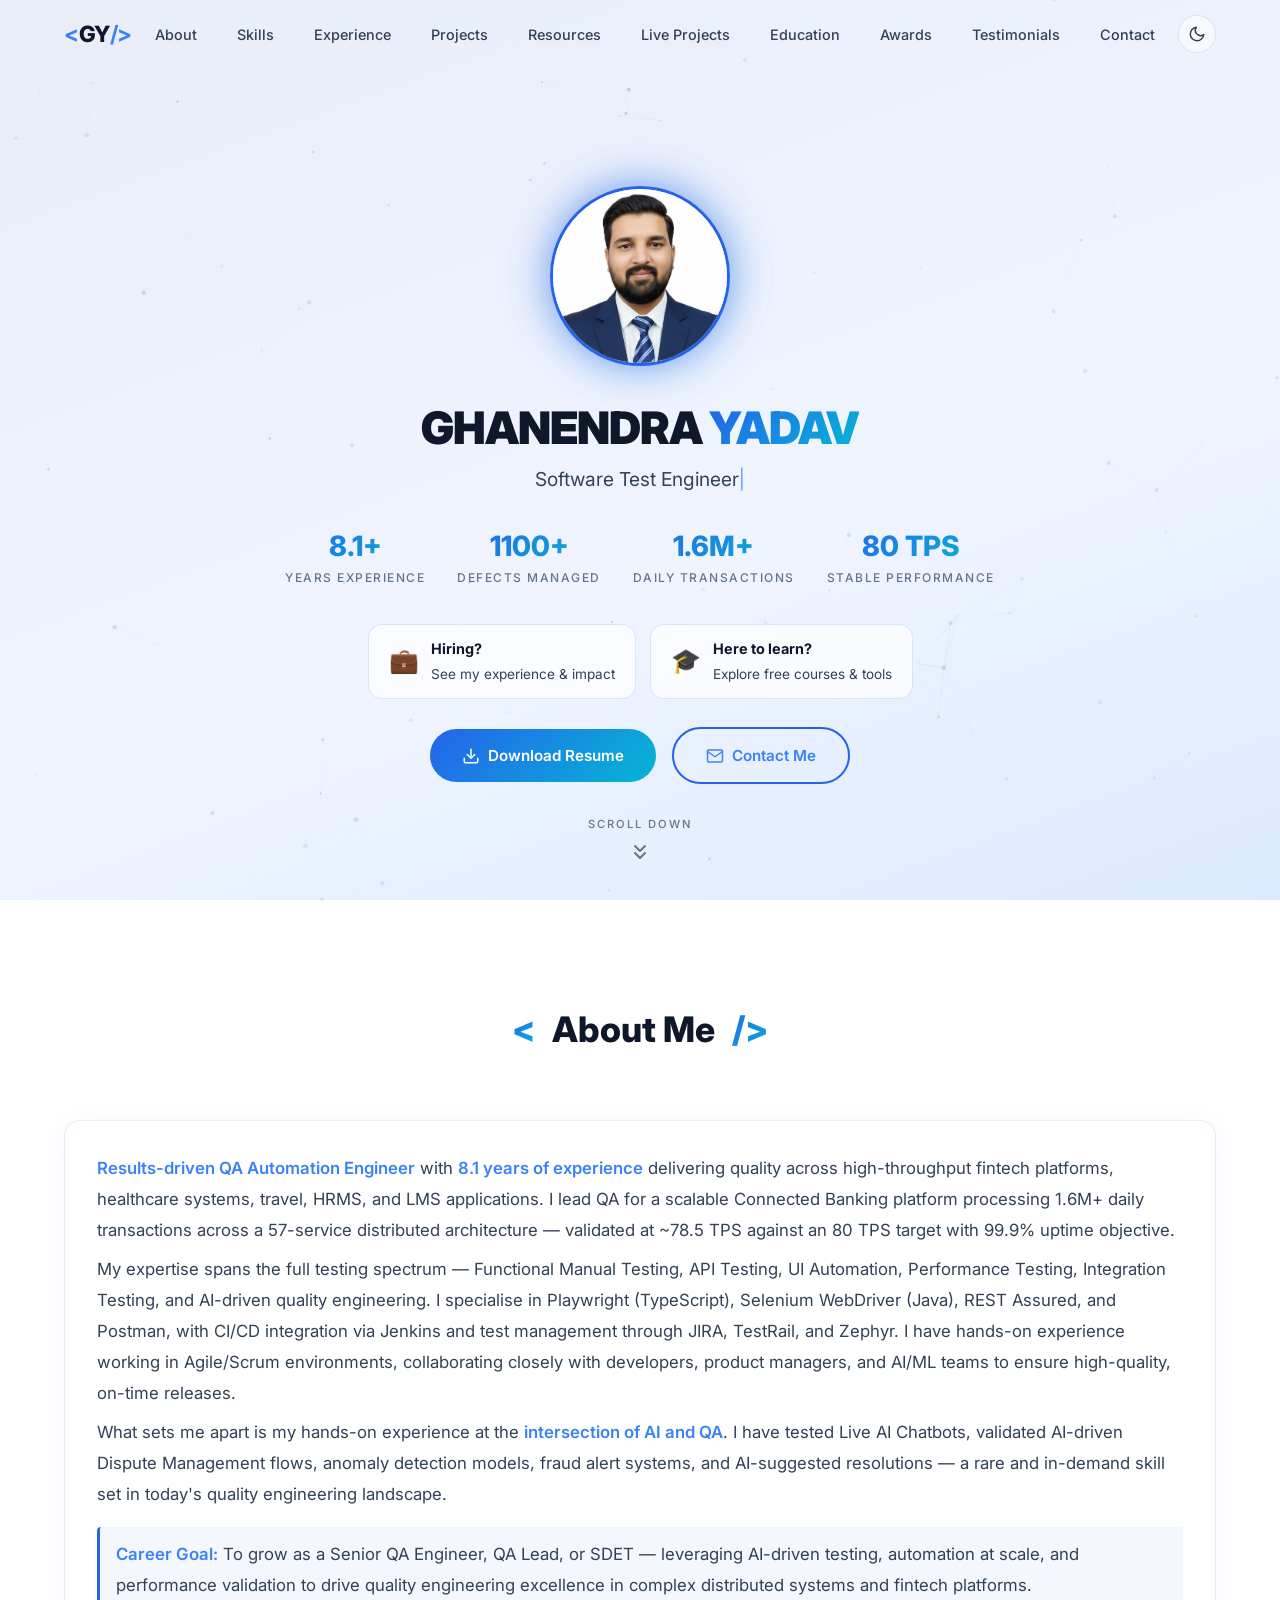
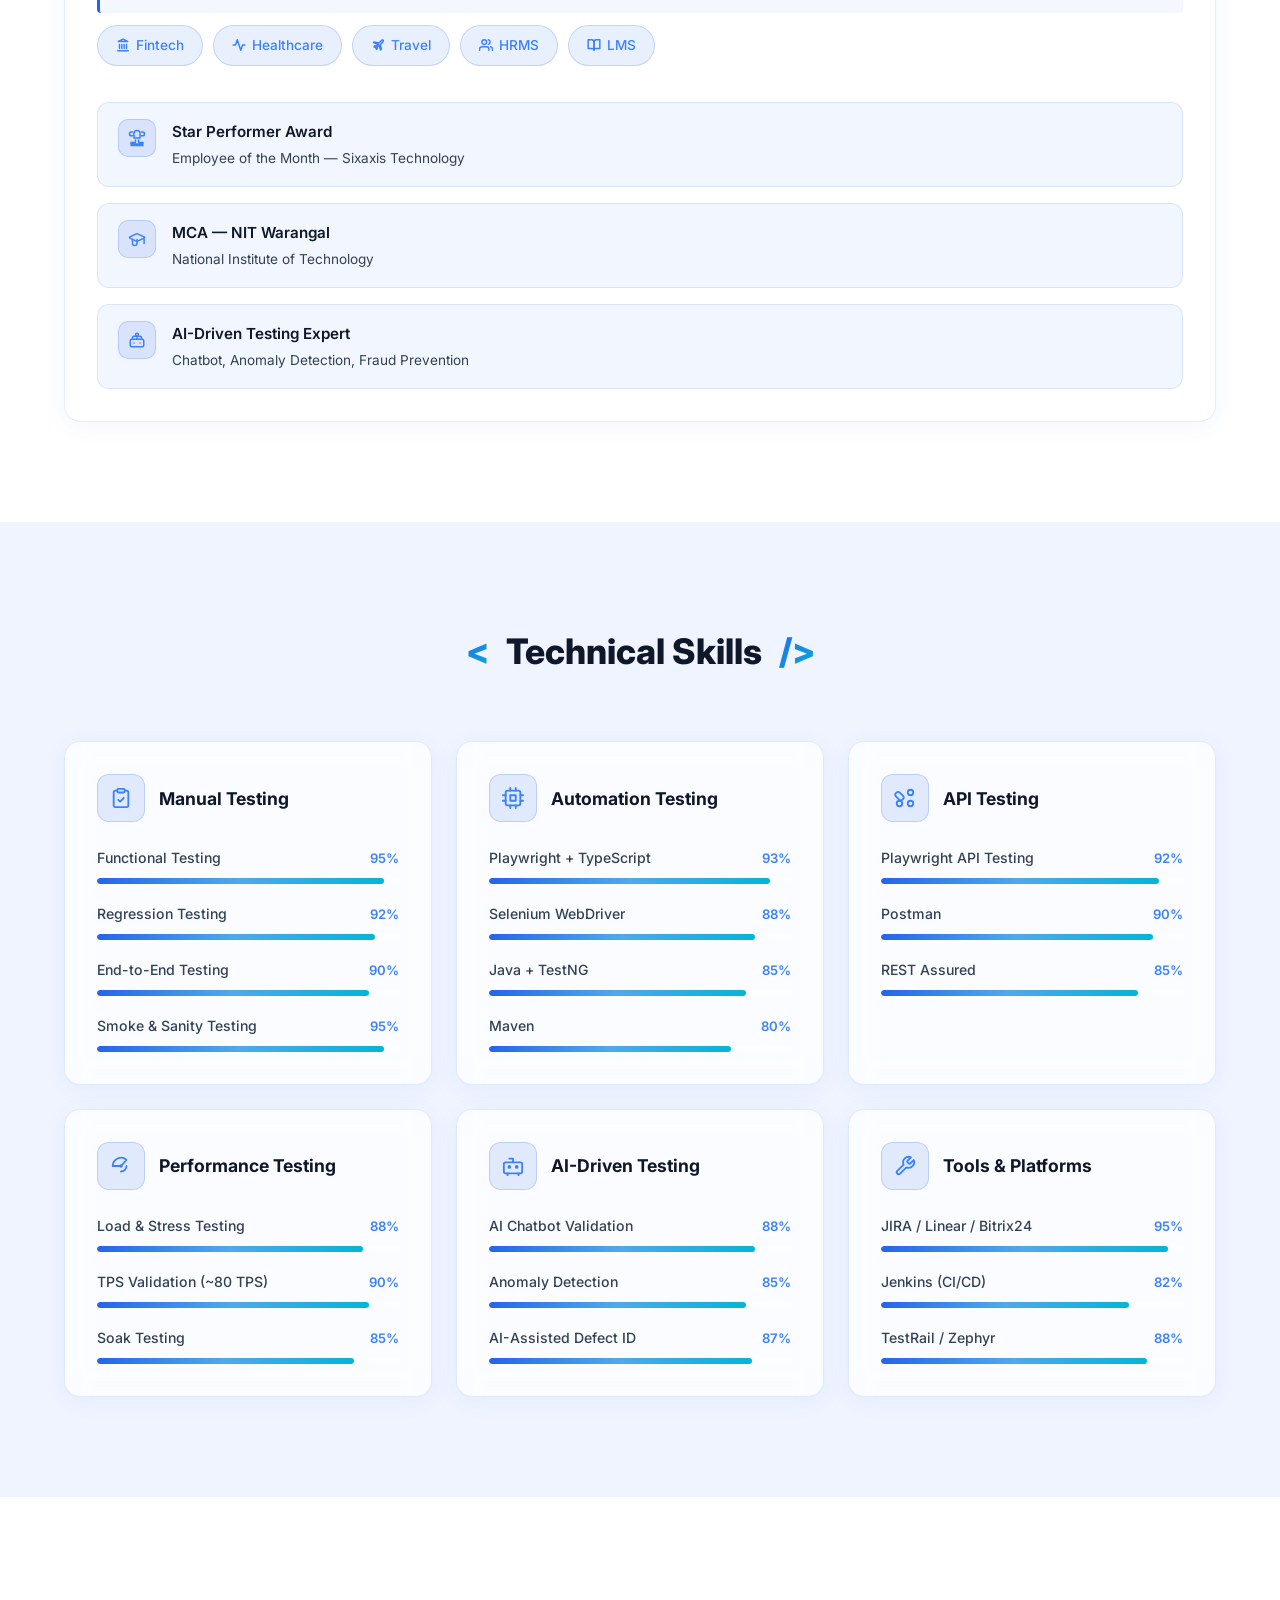
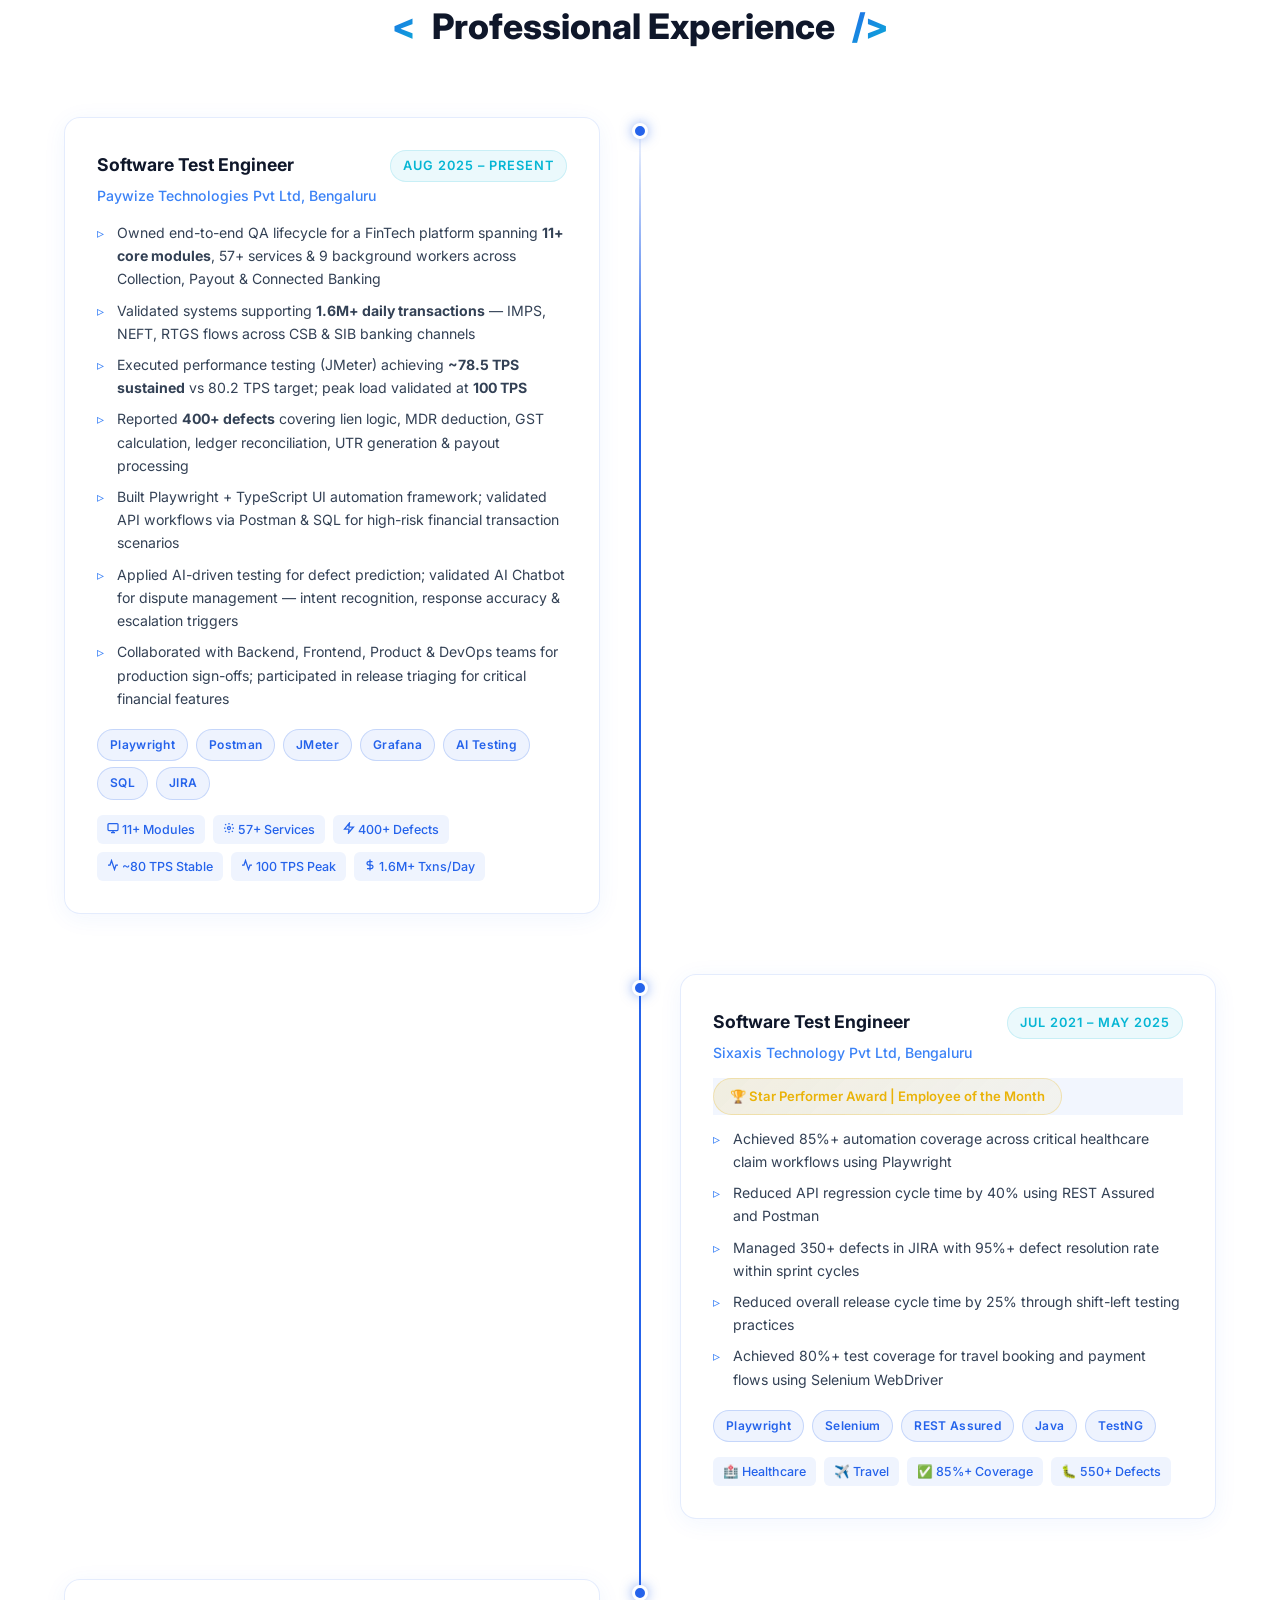
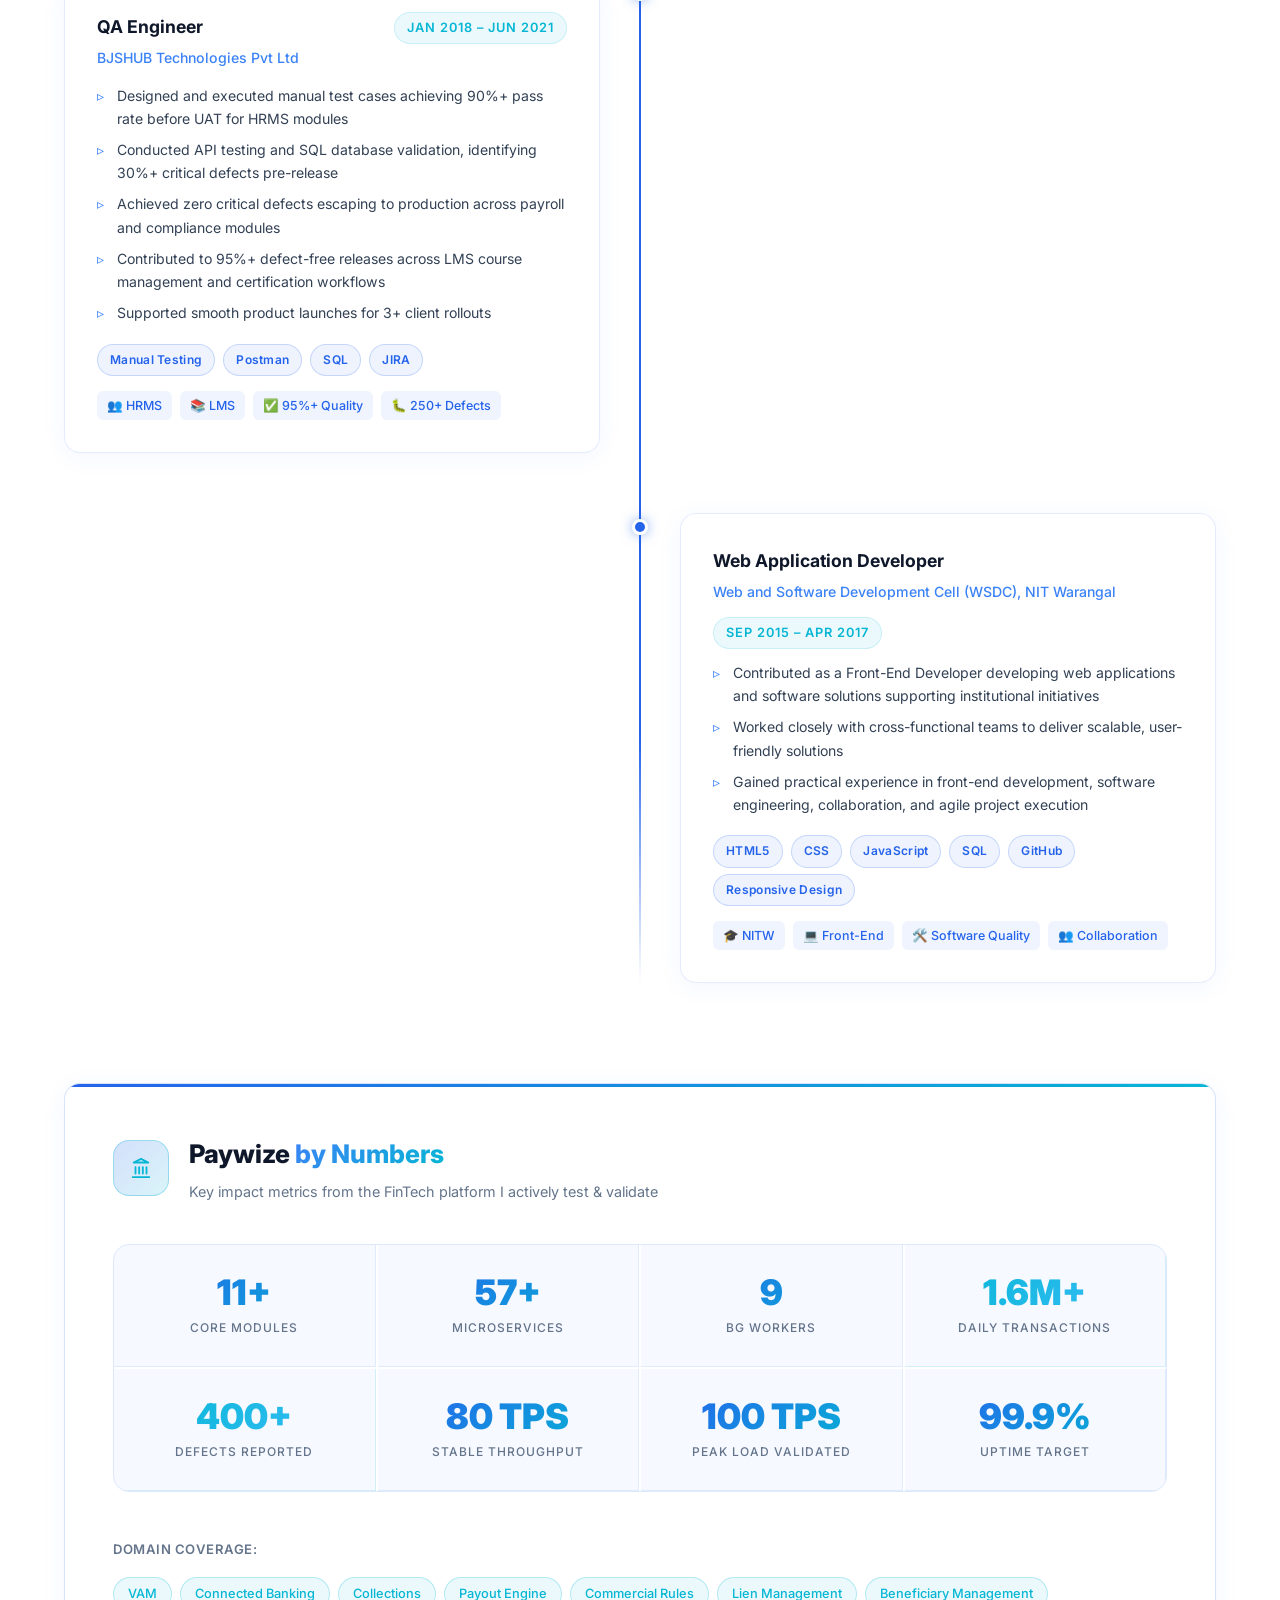
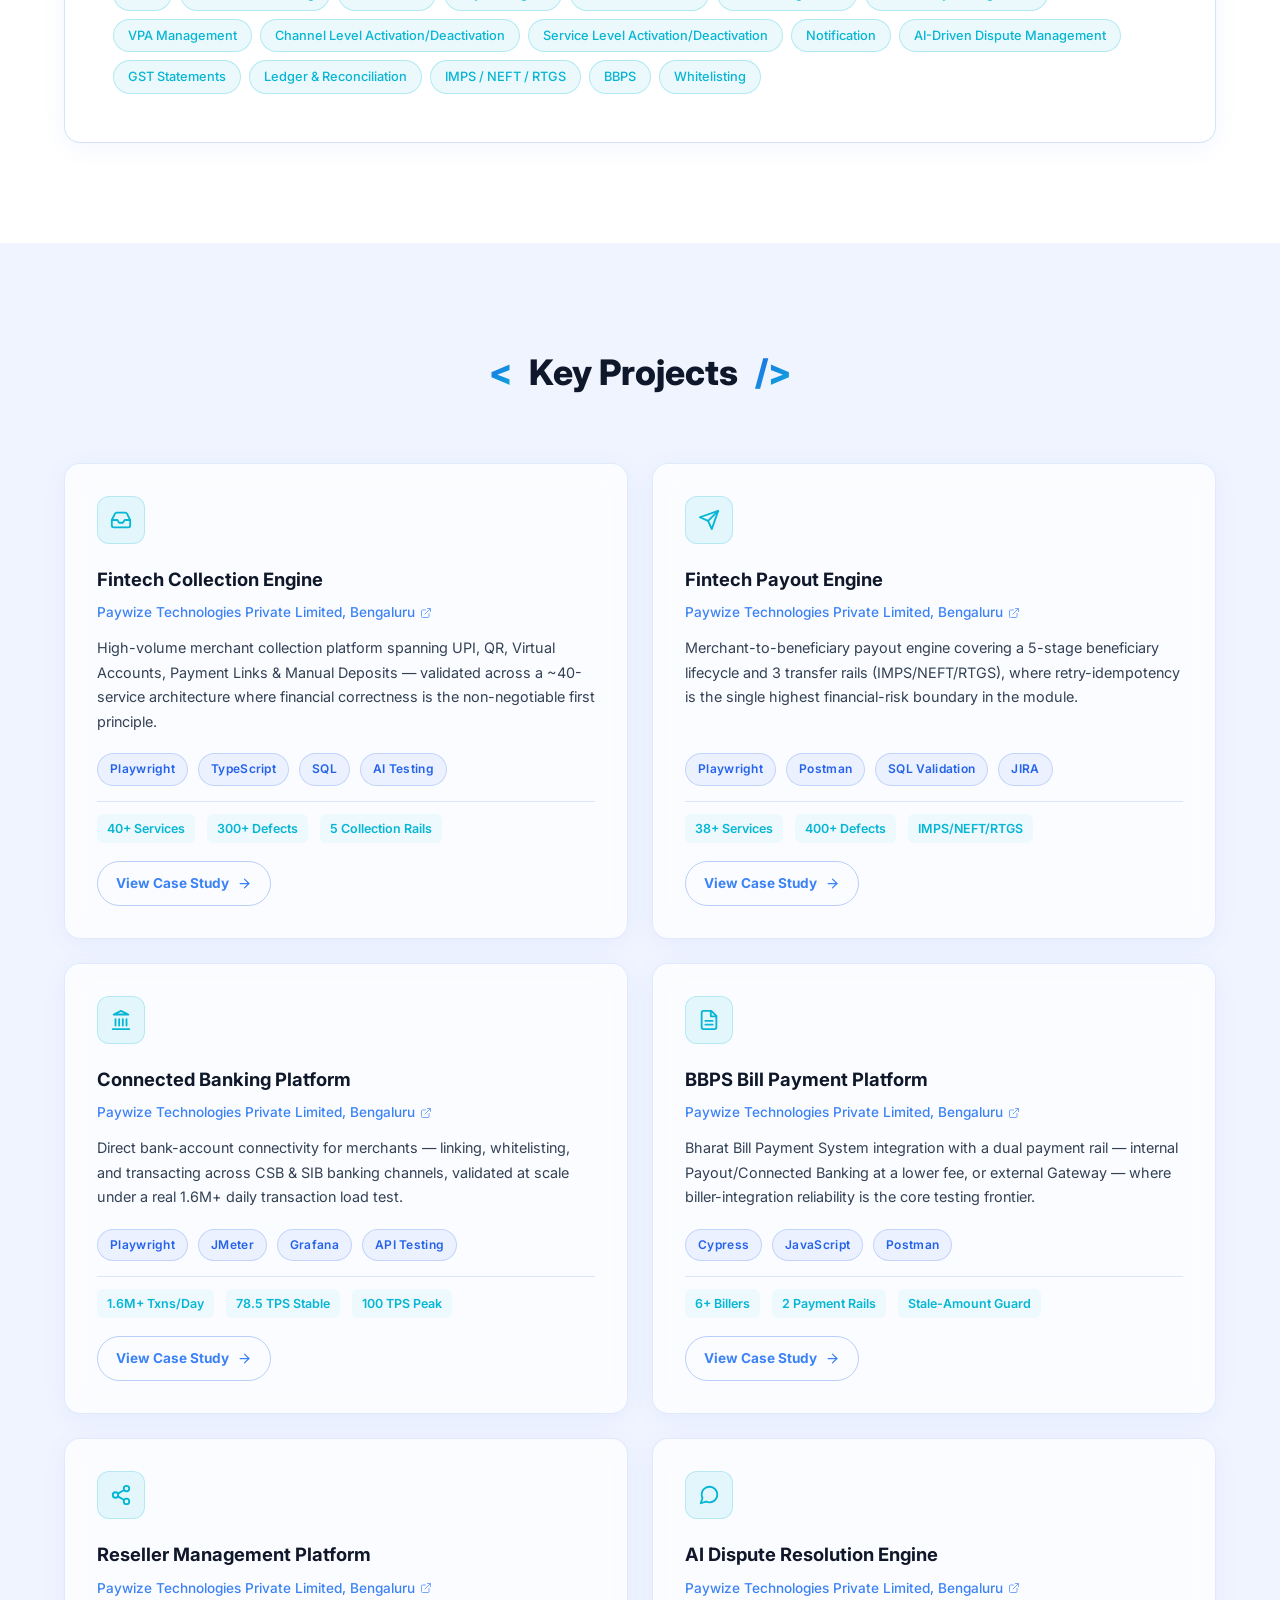
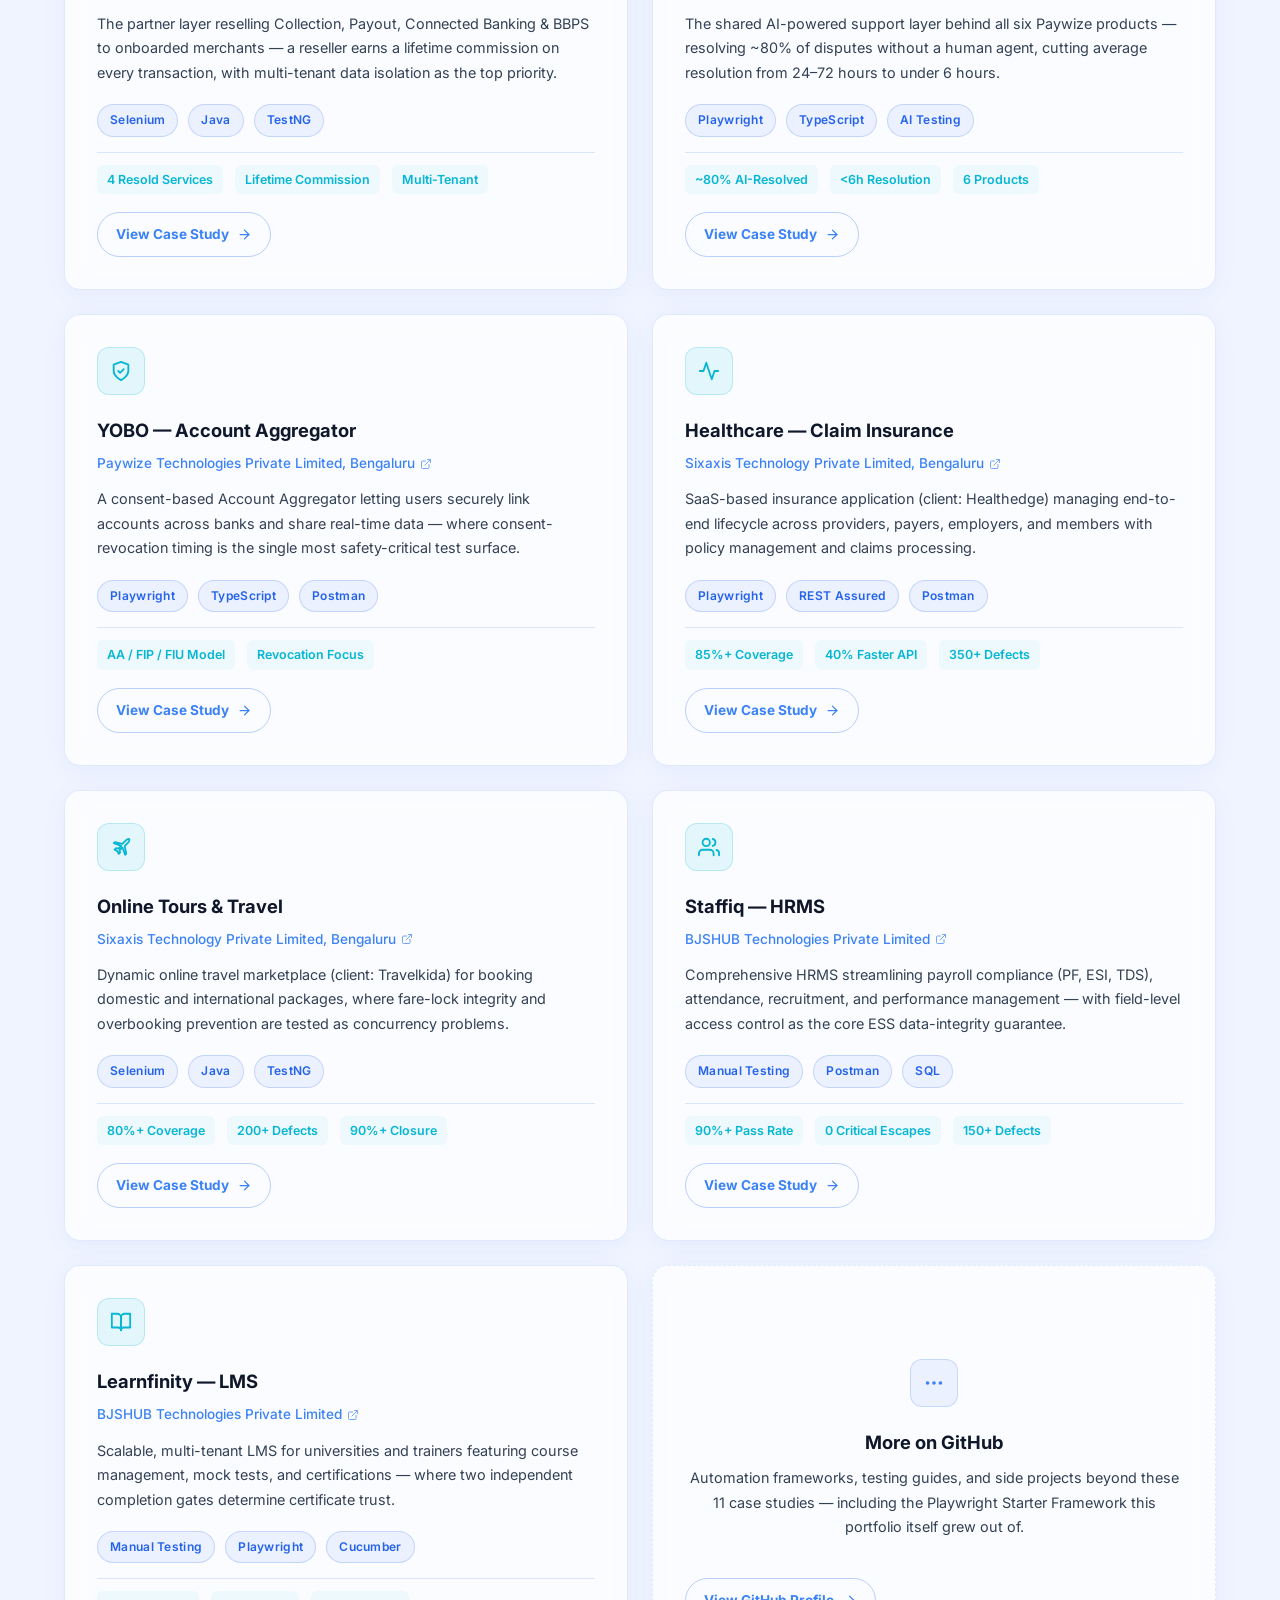
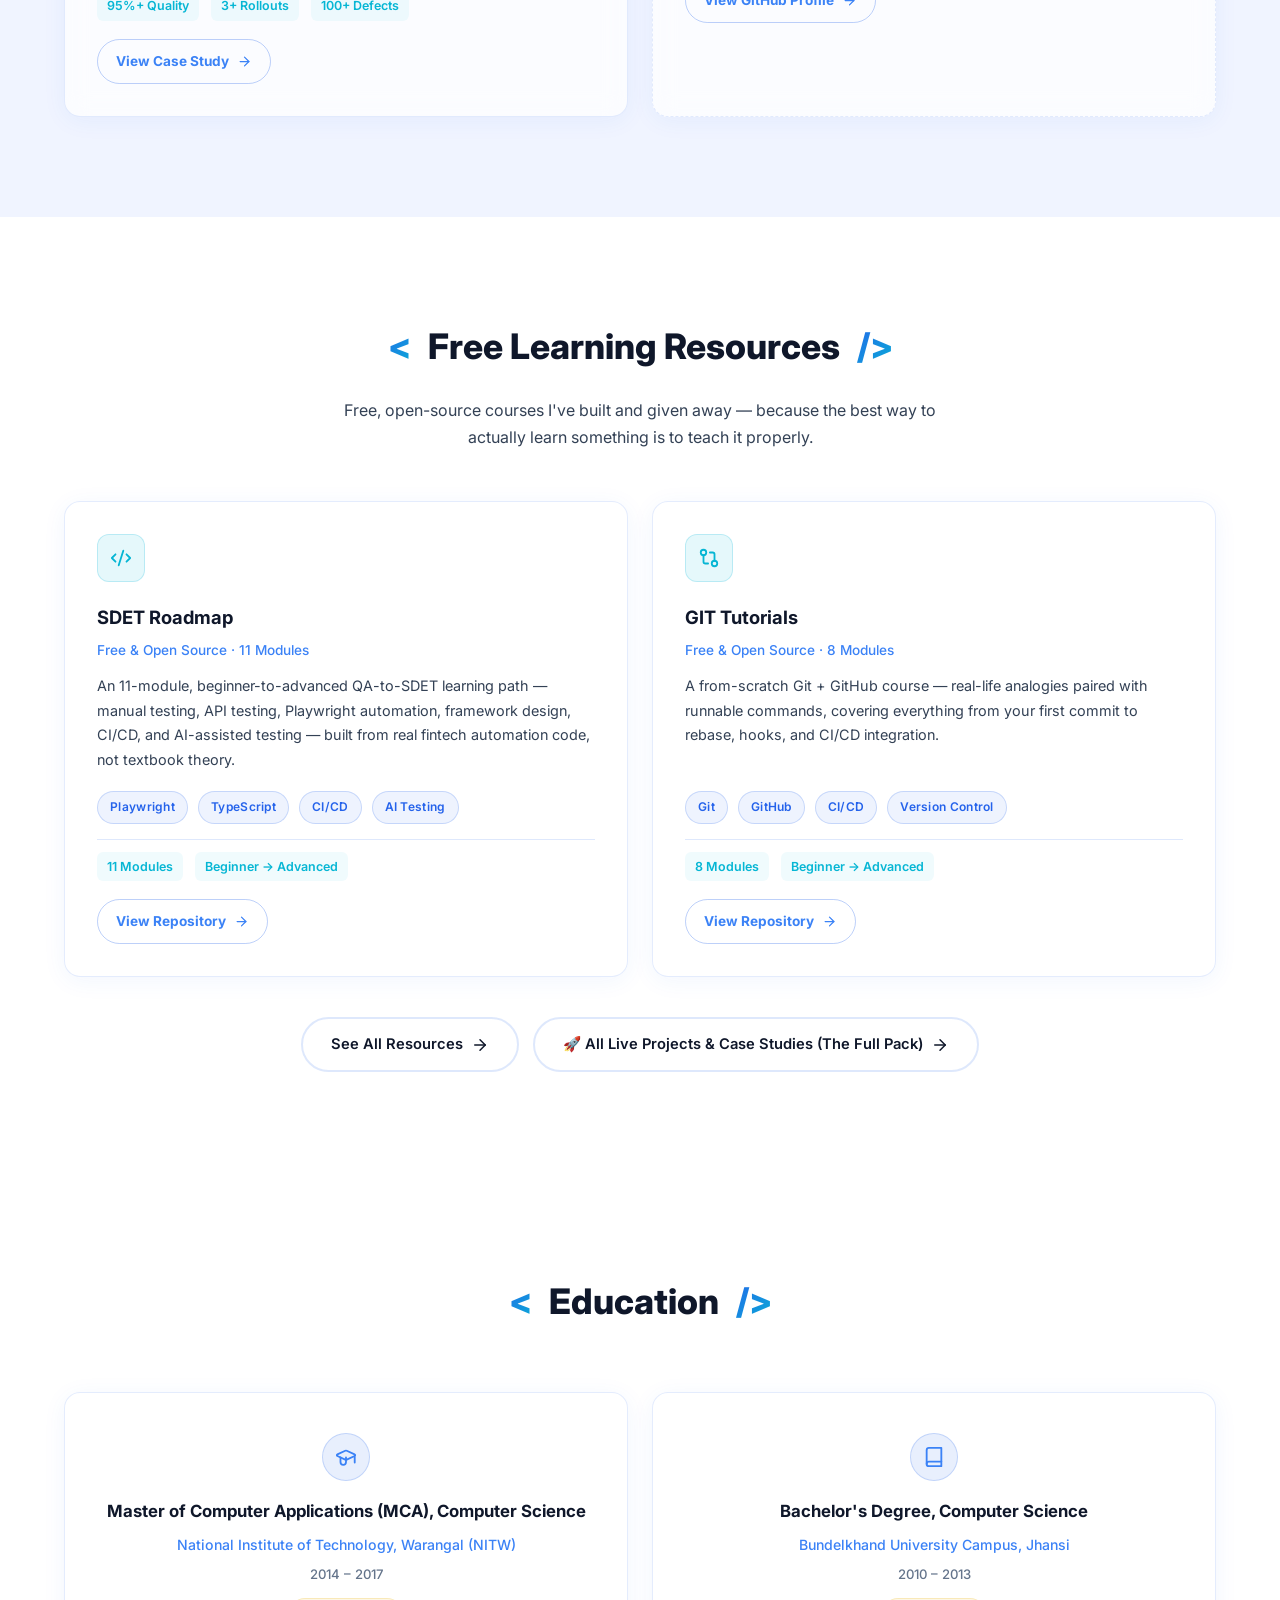
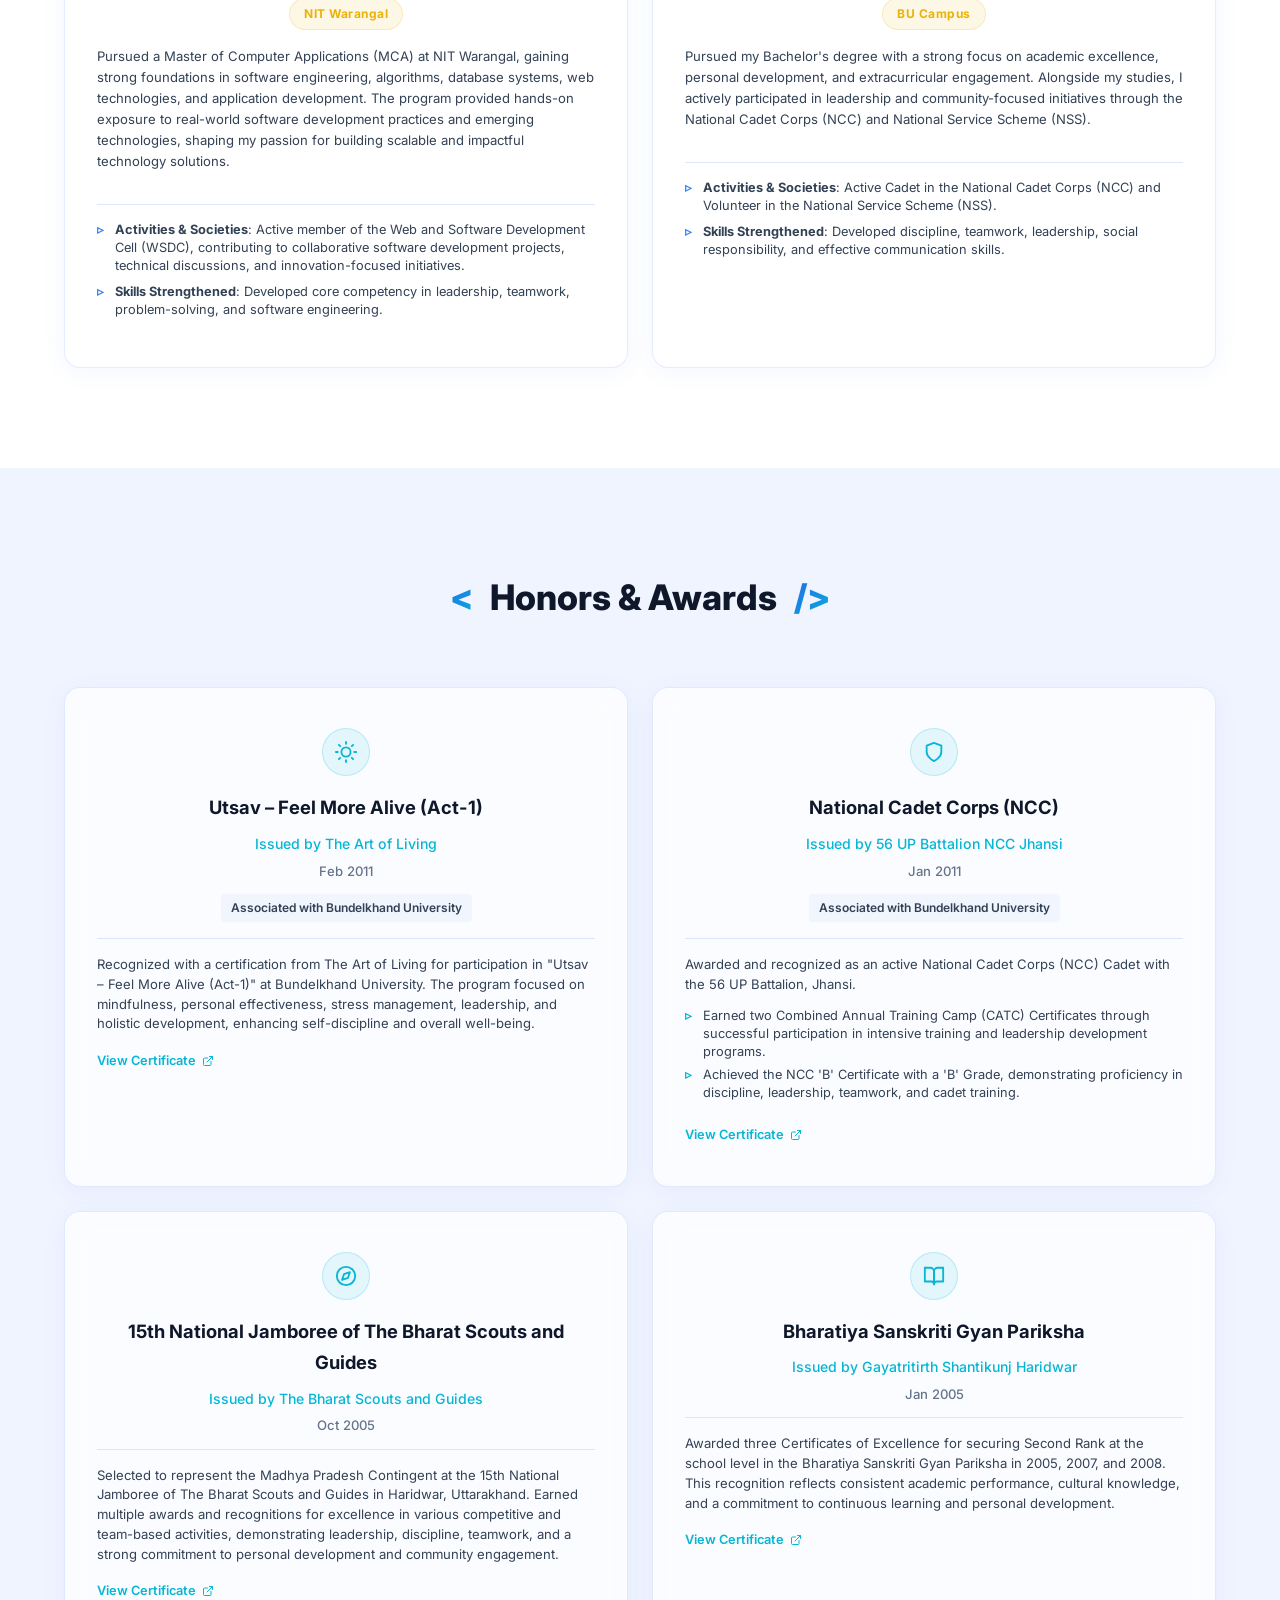
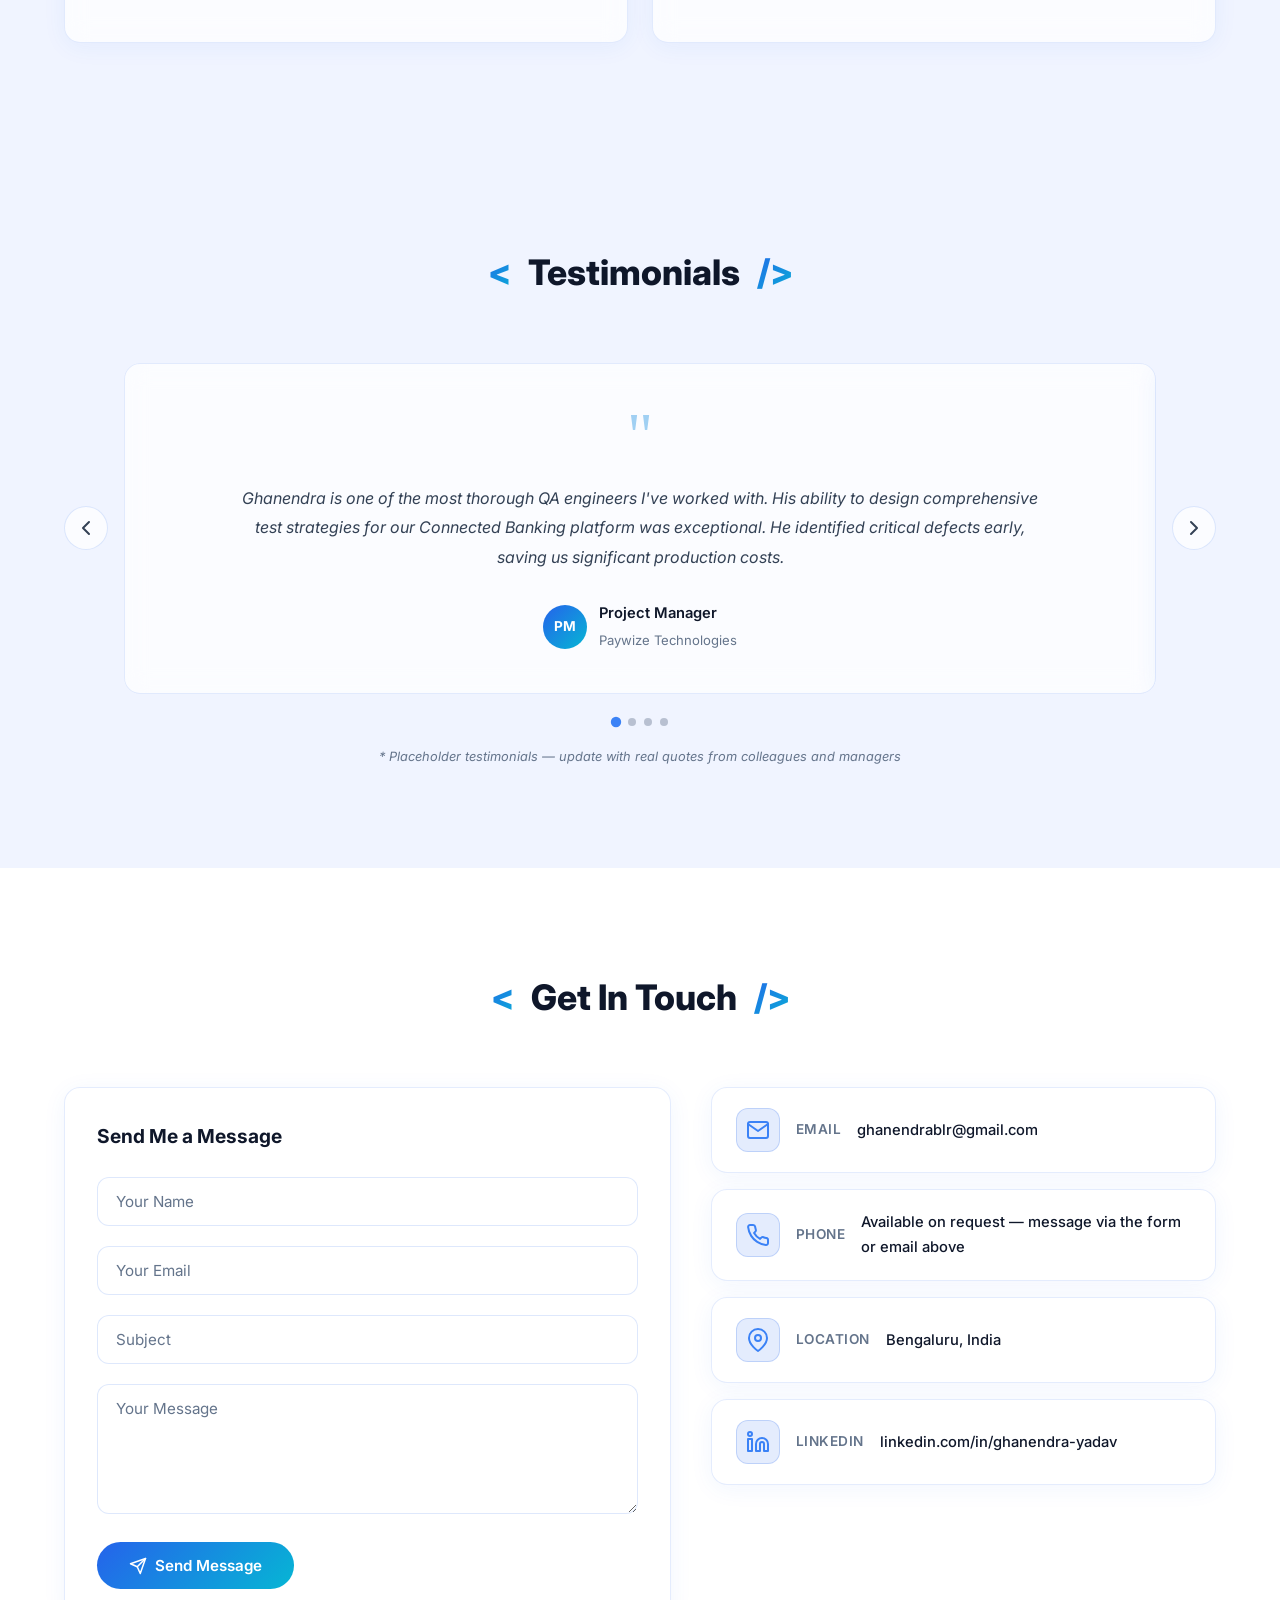
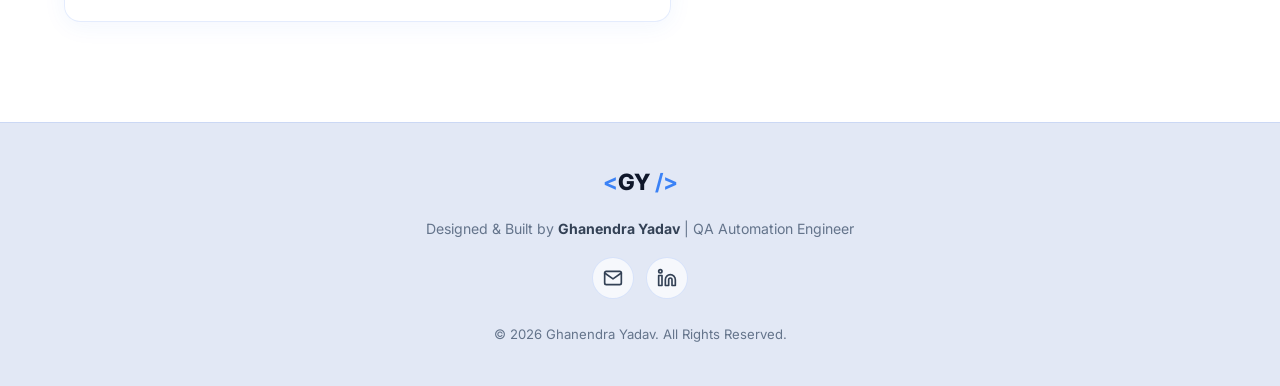
==== commit a1fa7f65: "Prep for launch: dual-audience hero wayfinding, OG/Twitter meta, sitemap - Hero now has an explicit " ====
--- a/index.html
+++ b/index.html
@@ -6,6 +6,17 @@
   <meta name="viewport" content="width=device-width, initial-scale=1.0">
   <meta name="description"
     content="Ghanendra Yadav — Senior QA Automation Engineer with 8.1+ years of experience in Playwright, API Testing, AI-Driven Testing, and Performance Testing across Fintech, Healthcare, and Travel domains.">
+  <link rel="canonical" href="https://ghanendra-sdet.github.io/Ghanendra-Portfolio/">
+  <meta property="og:type" content="website">
+  <meta property="og:site_name" content="Ghanendra Yadav — Portfolio">
+  <meta property="og:title" content="Ghanendra Yadav | Senior QA Automation Engineer — Portfolio">
+  <meta property="og:description" content="Ghanendra Yadav — Senior QA Automation Engineer with 8.1+ years of experience in Playwright, API Testing, AI-Driven Testing, and Performance Testing across Fintech, Healthcare, and Travel domains.">
+  <meta property="og:url" content="https://ghanendra-sdet.github.io/Ghanendra-Portfolio/">
+  <meta property="og:image" content="https://ghanendra-sdet.github.io/Ghanendra-Portfolio/assets/profile.jpg">
+  <meta name="twitter:card" content="summary_large_image">
+  <meta name="twitter:title" content="Ghanendra Yadav | Senior QA Automation Engineer — Portfolio">
+  <meta name="twitter:description" content="Ghanendra Yadav — Senior QA Automation Engineer with 8.1+ years of experience in Playwright, API Testing, AI-Driven Testing, and Performance Testing across Fintech, Healthcare, and Travel domains.">
+  <meta name="twitter:image" content="https://ghanendra-sdet.github.io/Ghanendra-Portfolio/assets/profile.jpg">
   <meta name="keywords"
     content="QA Engineer, Automation Testing, Playwright, Selenium, API Testing, Performance Testing, AI Testing, Portfolio">
   <meta name="author" content="Ghanendra Yadav">
@@ -112,6 +123,22 @@
           <span class="stat-number" data-target="80" data-suffix=" TPS">0</span>
           <span class="stat-label">Stable Performance</span>
         </div>
+      </div>
+      <div class="hero-paths reveal">
+        <a href="#experience" class="hero-path-card">
+          <span class="hero-path-emoji" aria-hidden="true">💼</span>
+          <span class="hero-path-text">
+            <strong>Hiring?</strong>
+            <span>See my experience &amp; impact</span>
+          </span>
+        </a>
+        <a href="live-projects/" class="hero-path-card hero-path-card-alt">
+          <span class="hero-path-emoji" aria-hidden="true">🎓</span>
+          <span class="hero-path-text">
+            <strong>Here to learn?</strong>
+            <span>Explore free courses &amp; tools</span>
+          </span>
+        </a>
       </div>
       <div class="hero-cta">
         <a href="assets/Ghanendra_Yadav_Resume.pdf" download class="btn btn-primary" id="download-resume-btn">
--- a/style.css
+++ b/style.css
@@ -549,6 +549,70 @@
   letter-spacing: 1.5px;
   font-weight: 500;
   margin-top: 4px;
+}
+
+/* Hero dual-audience wayfinding */
+.hero-paths {
+  display: flex;
+  align-items: stretch;
+  justify-content: center;
+  gap: 14px;
+  flex-wrap: wrap;
+  margin-bottom: 28px;
+}
+
+.hero-path-card {
+  display: flex;
+  align-items: center;
+  gap: 12px;
+  padding: 12px 20px;
+  border-radius: 14px;
+  background: var(--glass-bg);
+  border: 1.5px solid var(--glass-border);
+  color: var(--text-primary);
+  text-align: left;
+  transition: border-color var(--transition-smooth), transform var(--transition-smooth), box-shadow var(--transition-smooth);
+}
+
+.hero-path-card:hover,
+.hero-path-card:focus-visible {
+  border-color: var(--accent-blue-light);
+  transform: translateY(-2px);
+  box-shadow: 0 8px 24px rgba(37, 99, 235, 0.18);
+}
+
+.hero-path-card-alt:hover,
+.hero-path-card-alt:focus-visible {
+  border-color: #10b981;
+  box-shadow: 0 8px 24px rgba(16, 185, 129, 0.18);
+}
+
+.hero-path-emoji {
+  font-size: 1.5rem;
+  line-height: 1;
+}
+
+.hero-path-text {
+  display: flex;
+  flex-direction: column;
+  gap: 1px;
+  font-size: 0.85rem;
+}
+
+.hero-path-text strong {
+  font-size: 0.9rem;
+  font-weight: 700;
+}
+
+.hero-path-text span {
+  color: var(--text-secondary);
+}
+
+@media (max-width: 600px) {
+  .hero-paths {
+    flex-direction: column;
+    align-items: stretch;
+  }
 }
 
 /* CTA Buttons */
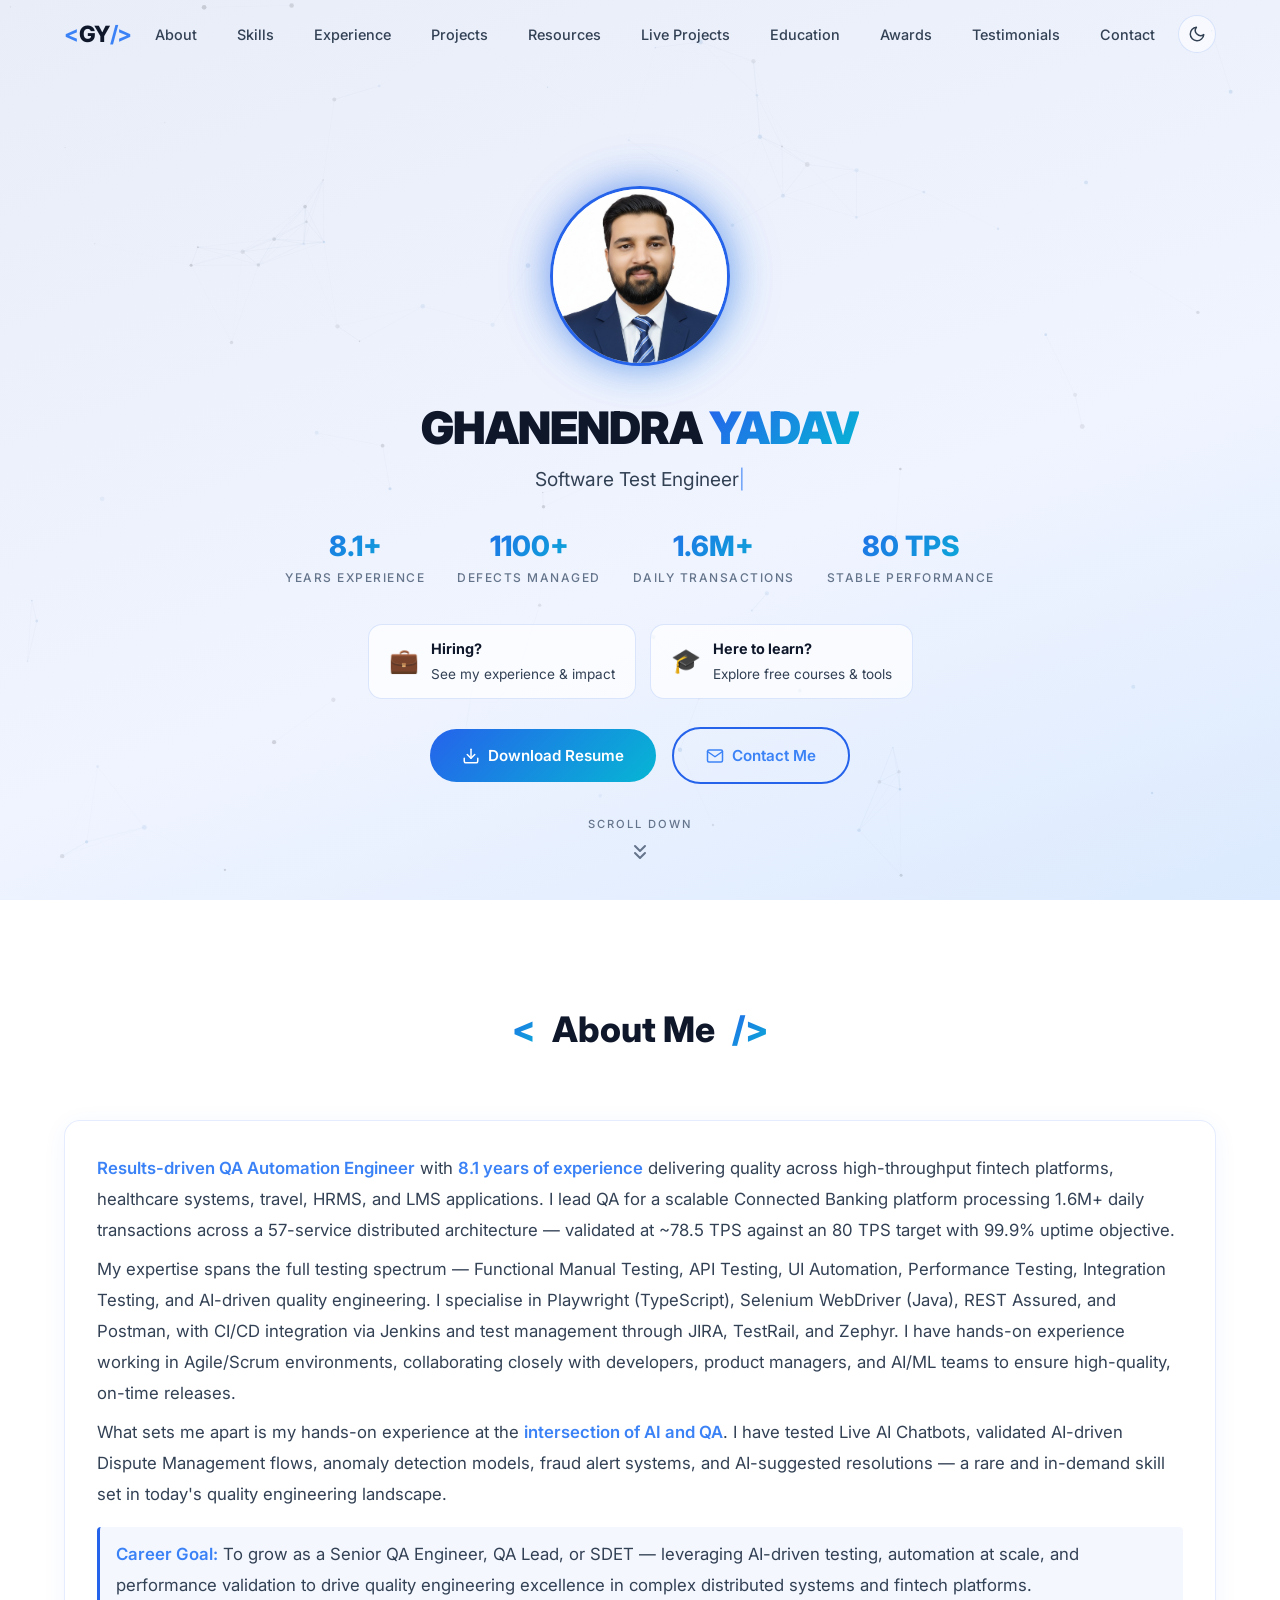
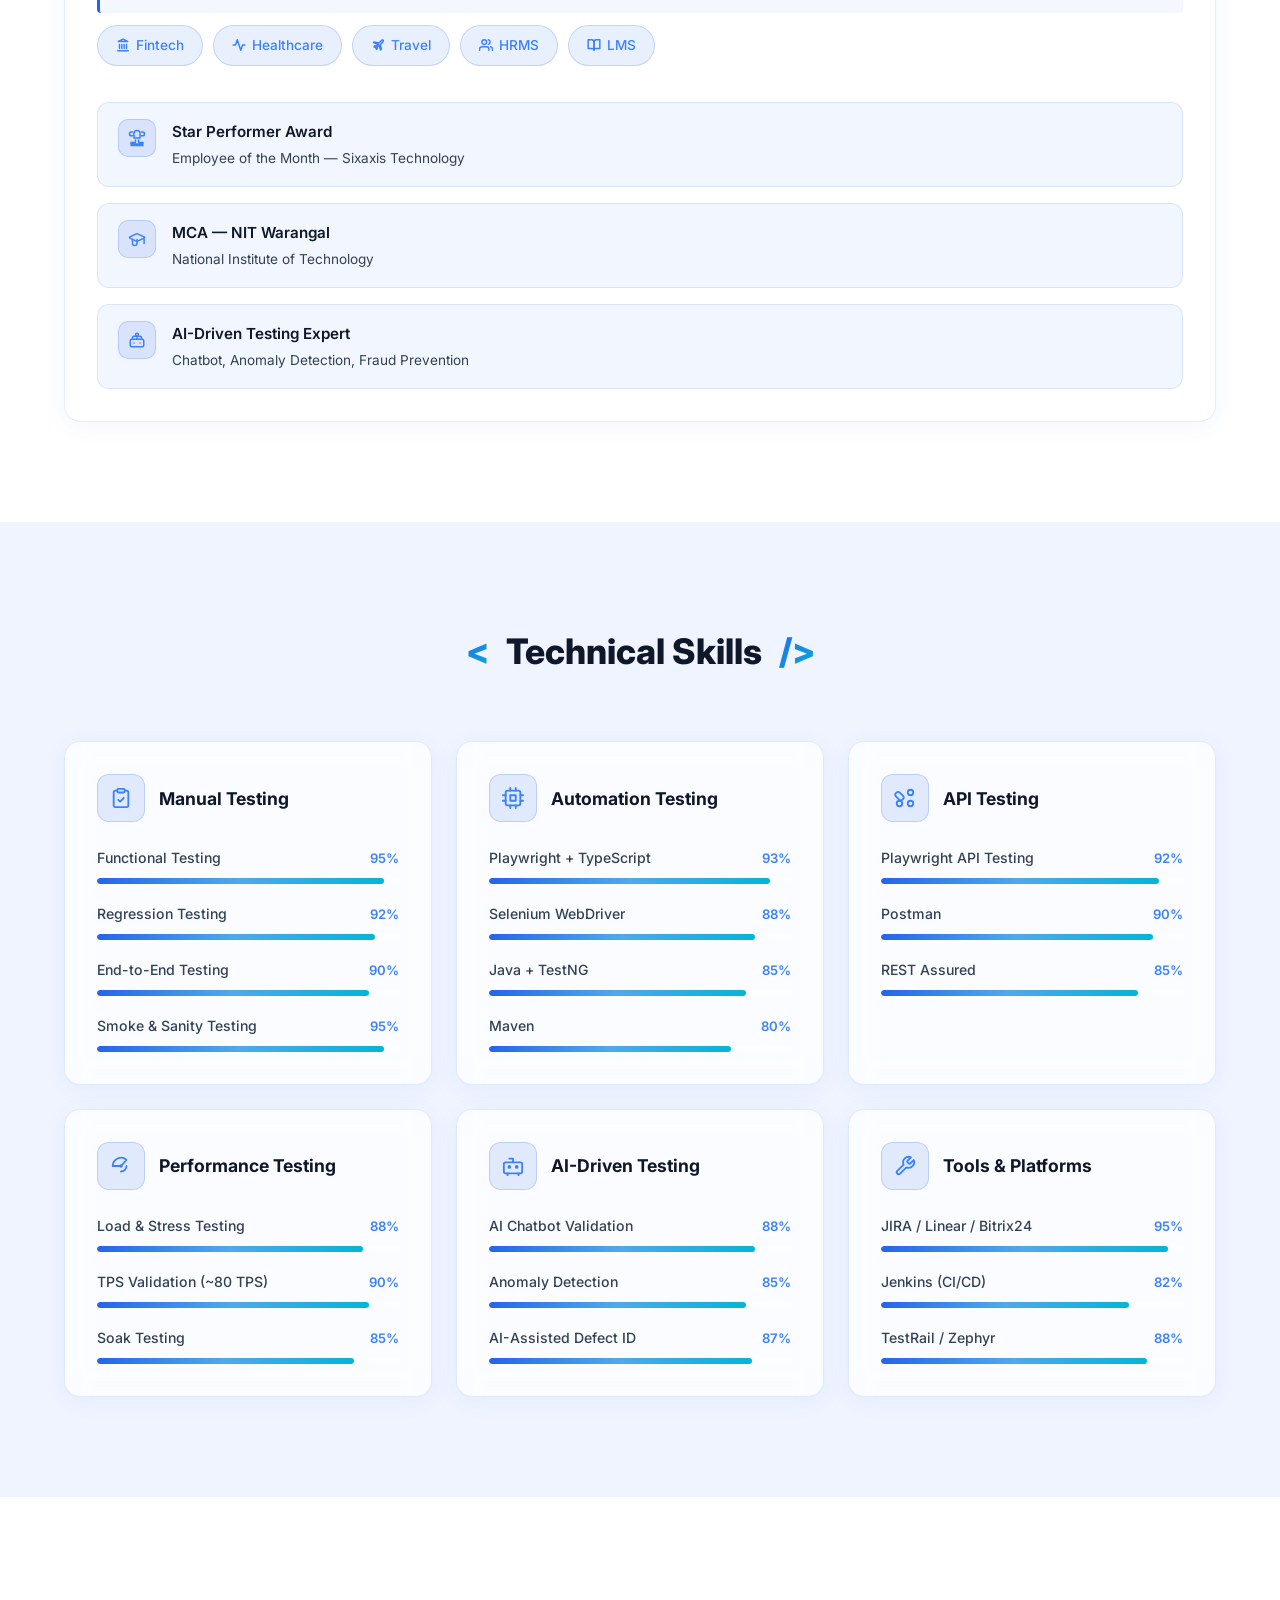
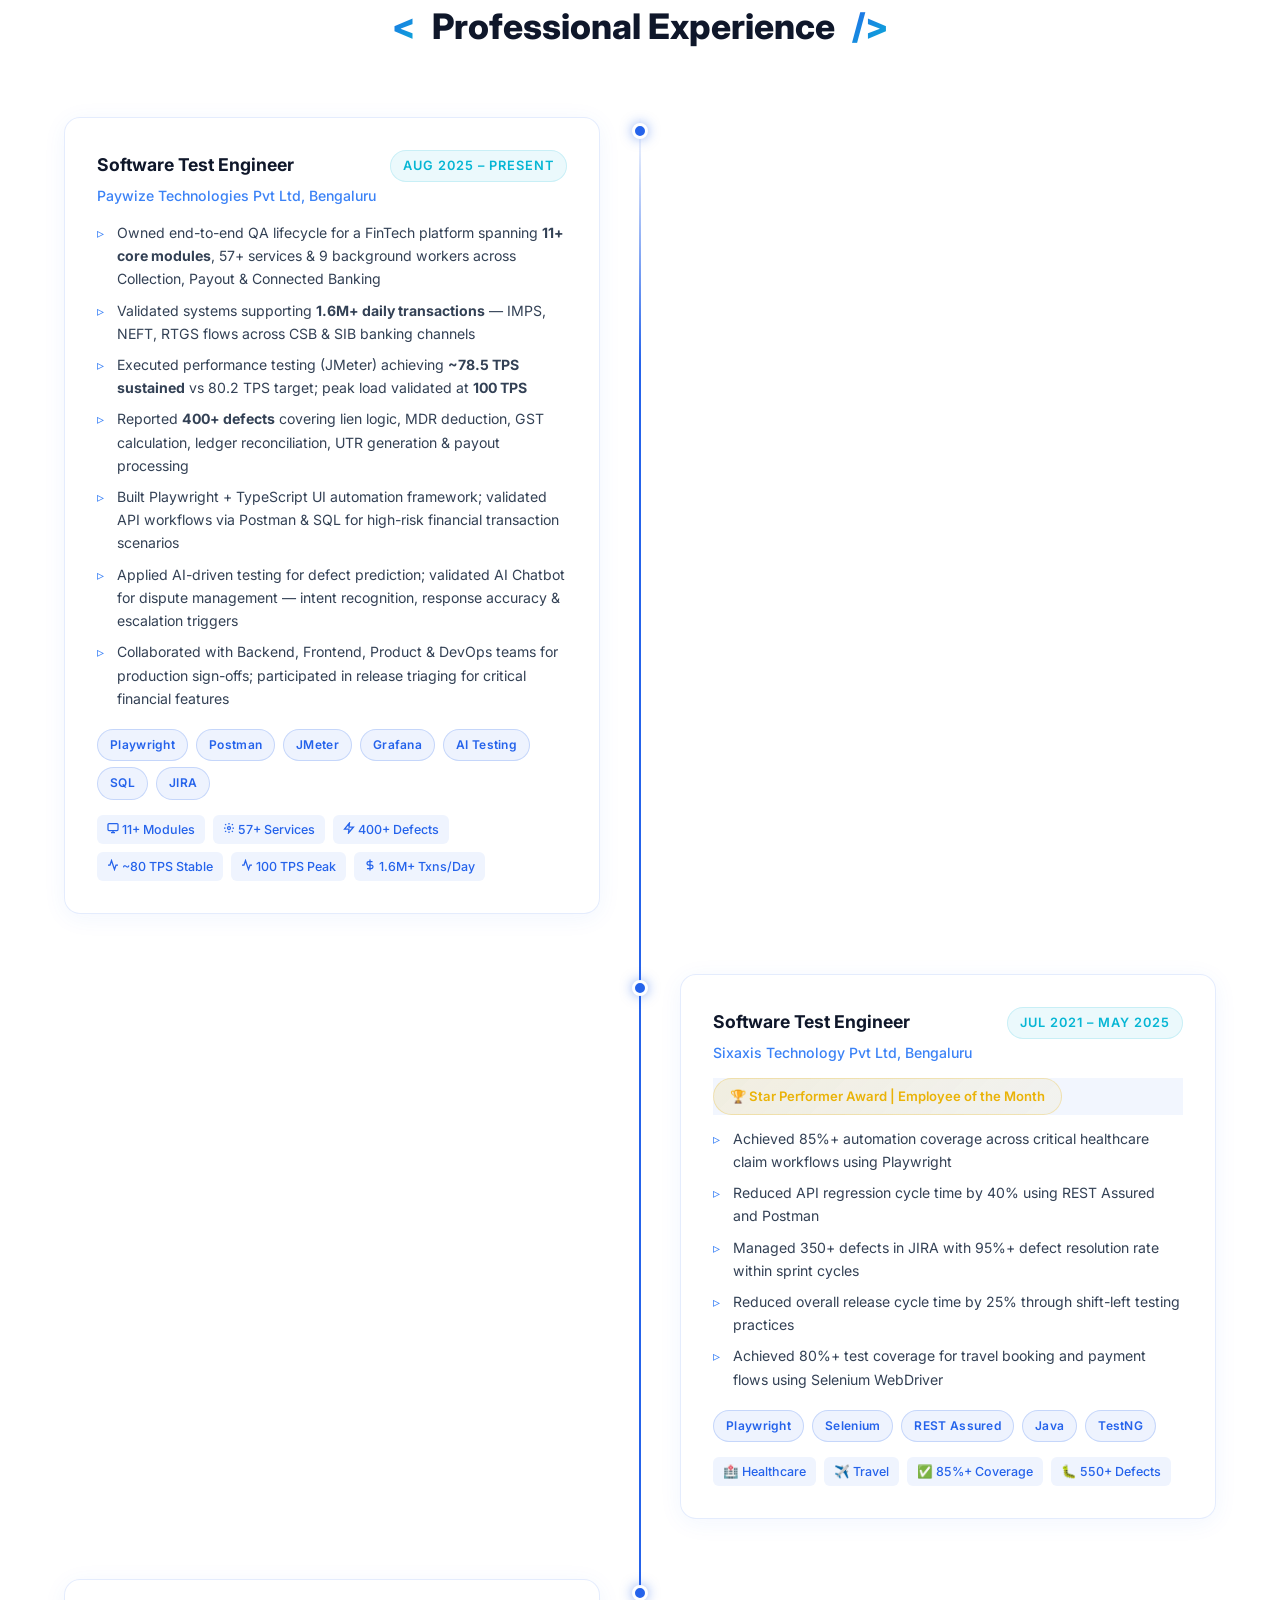
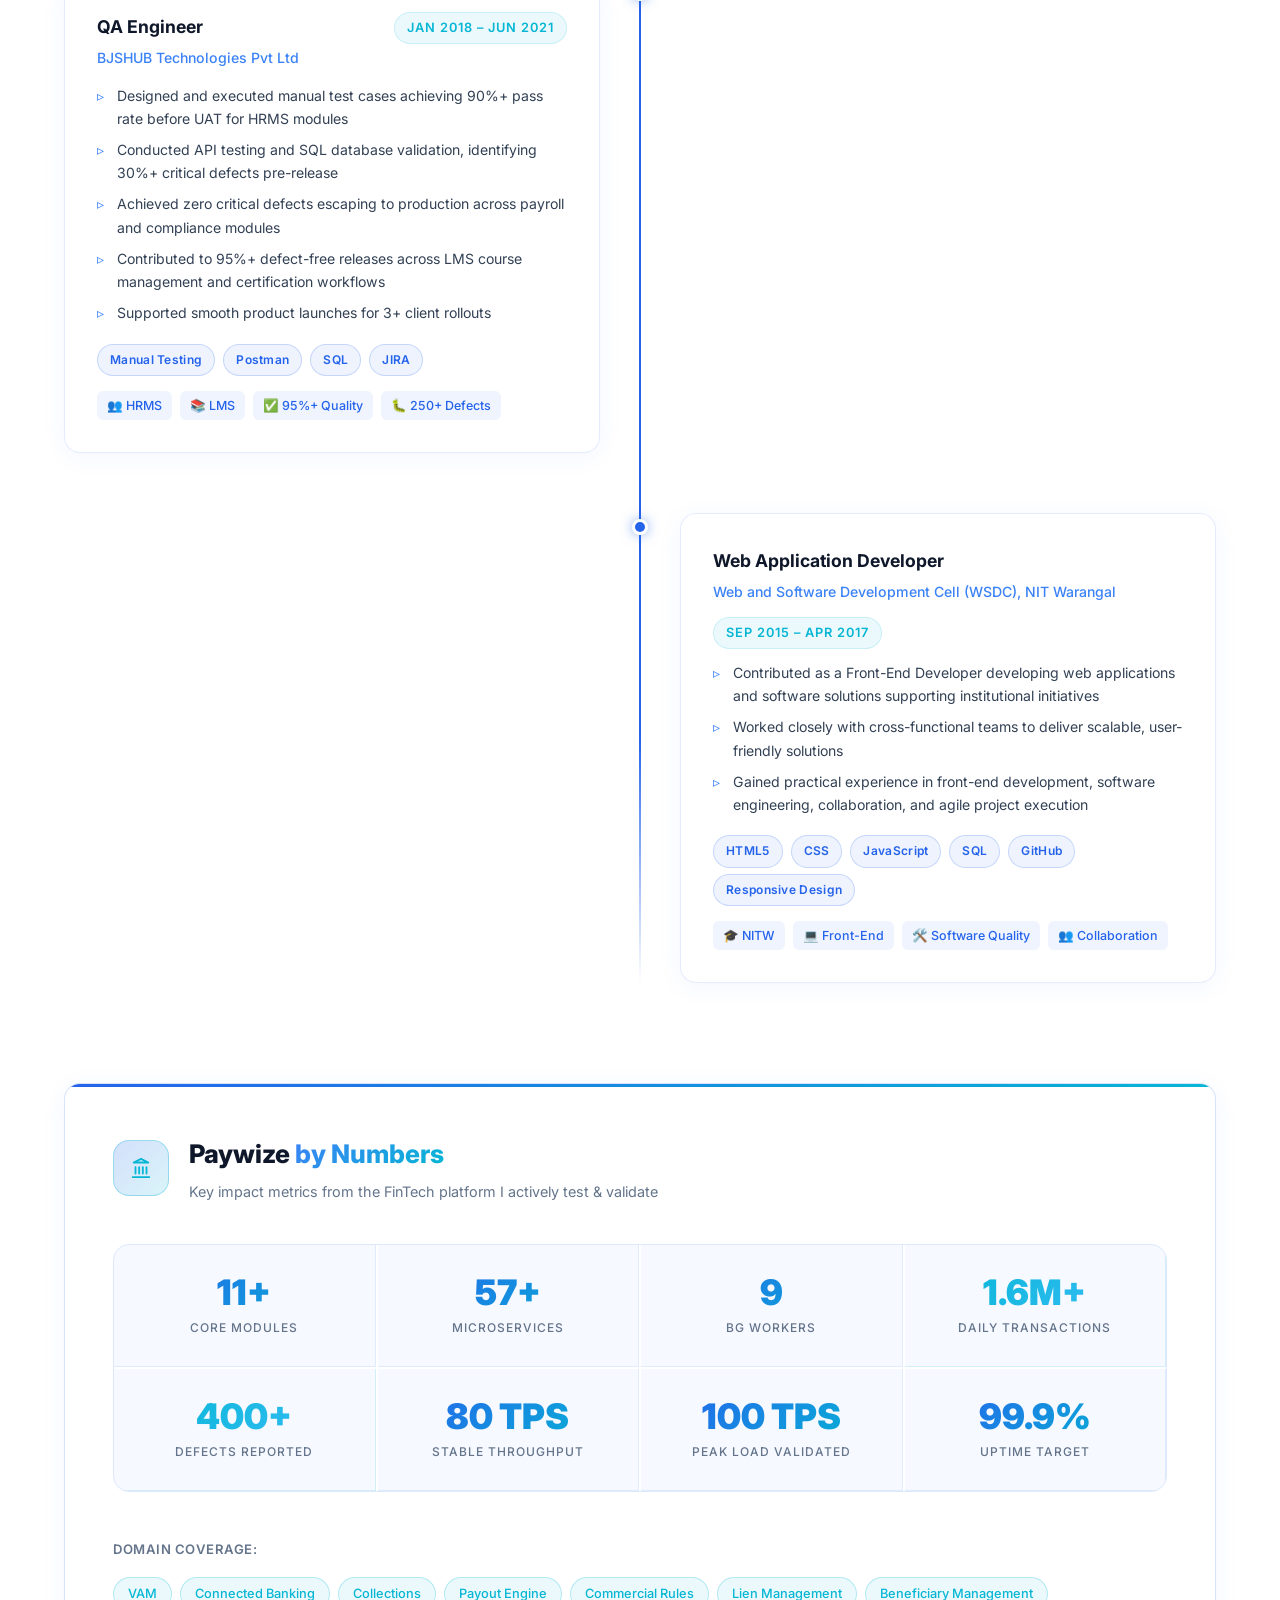
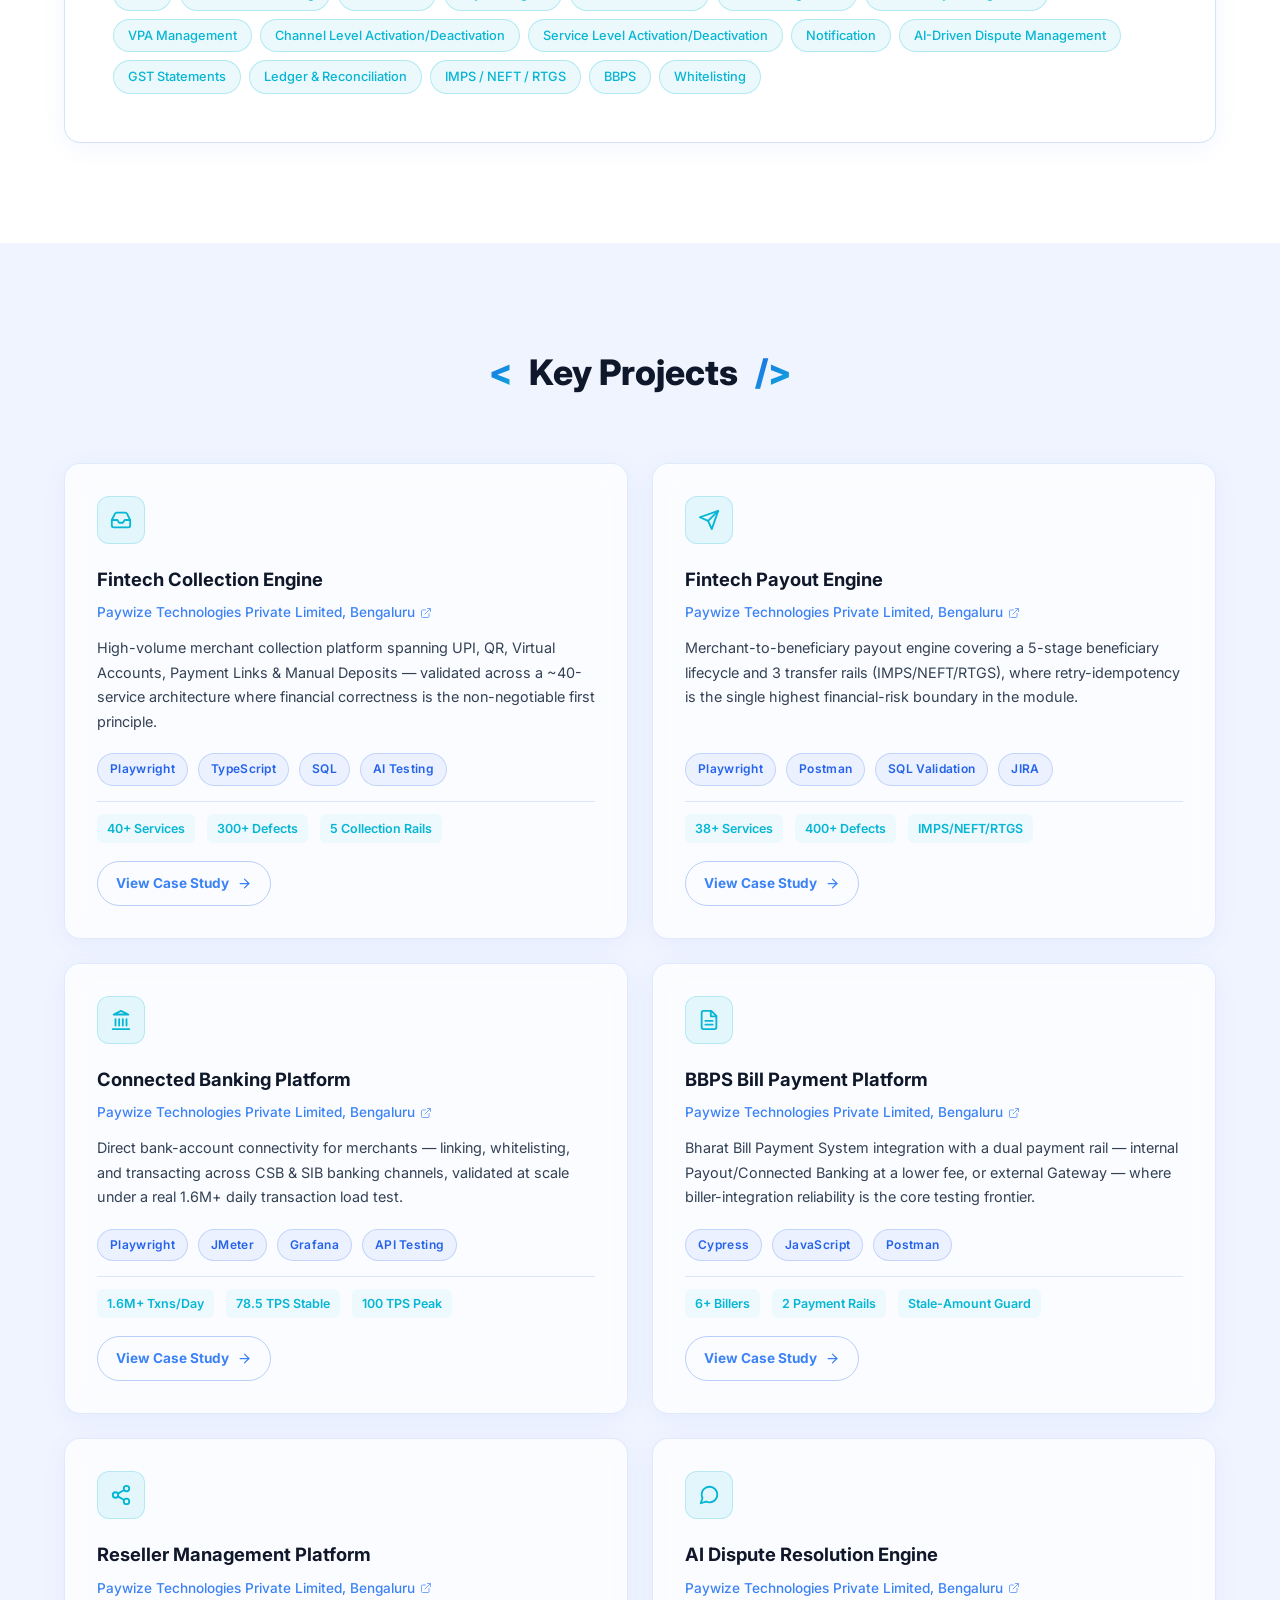
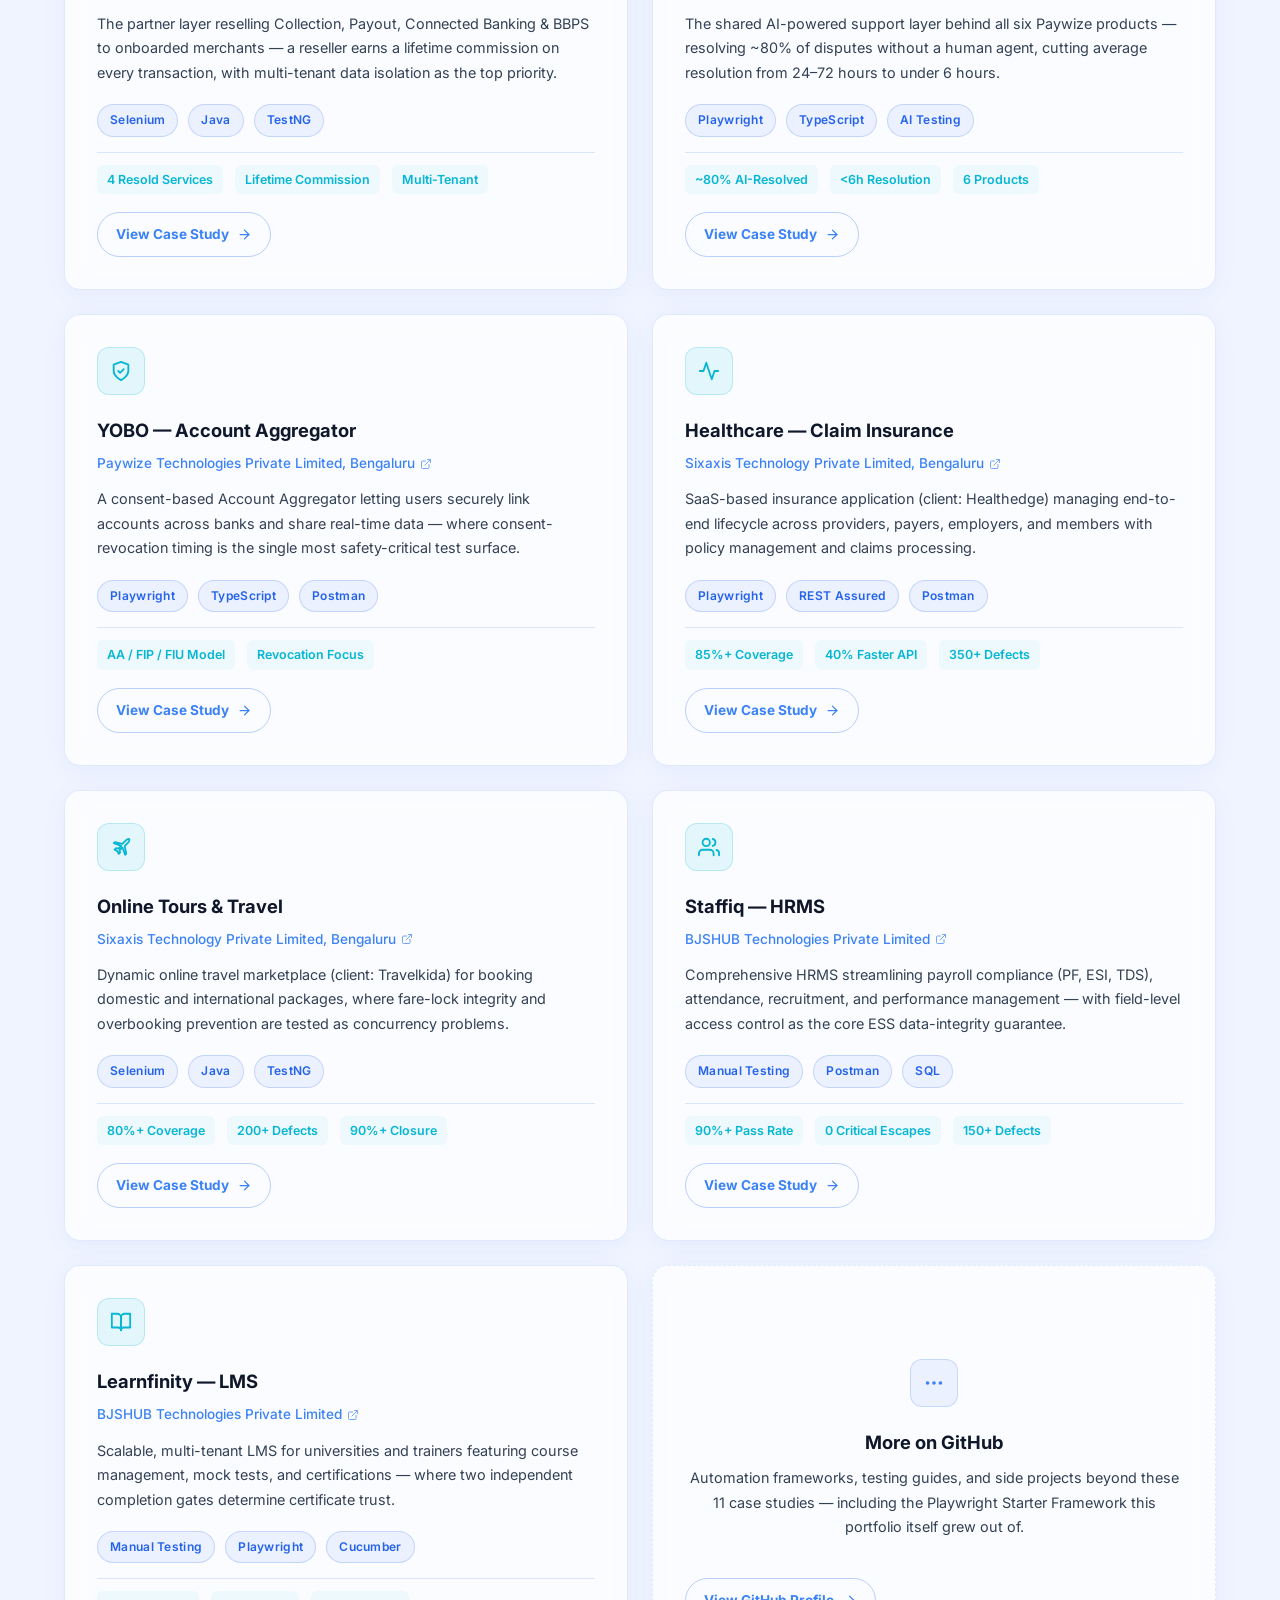
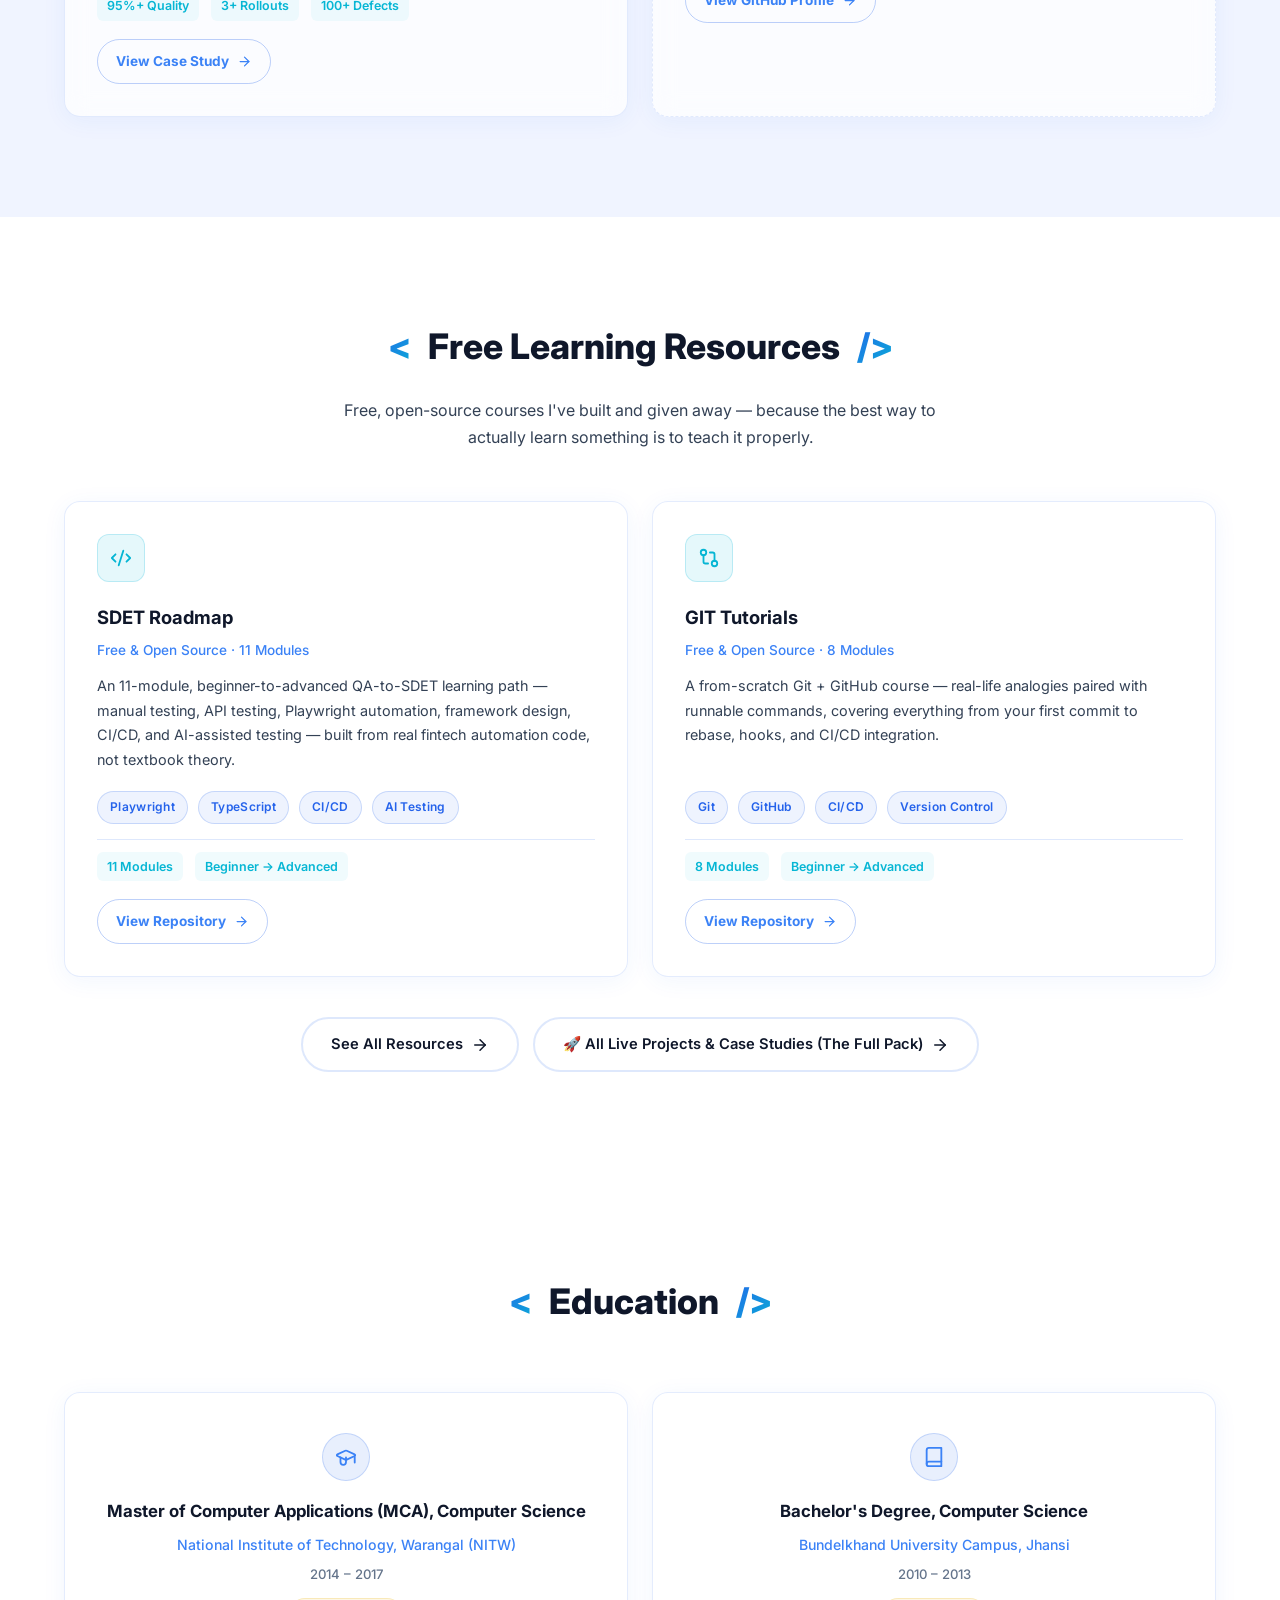
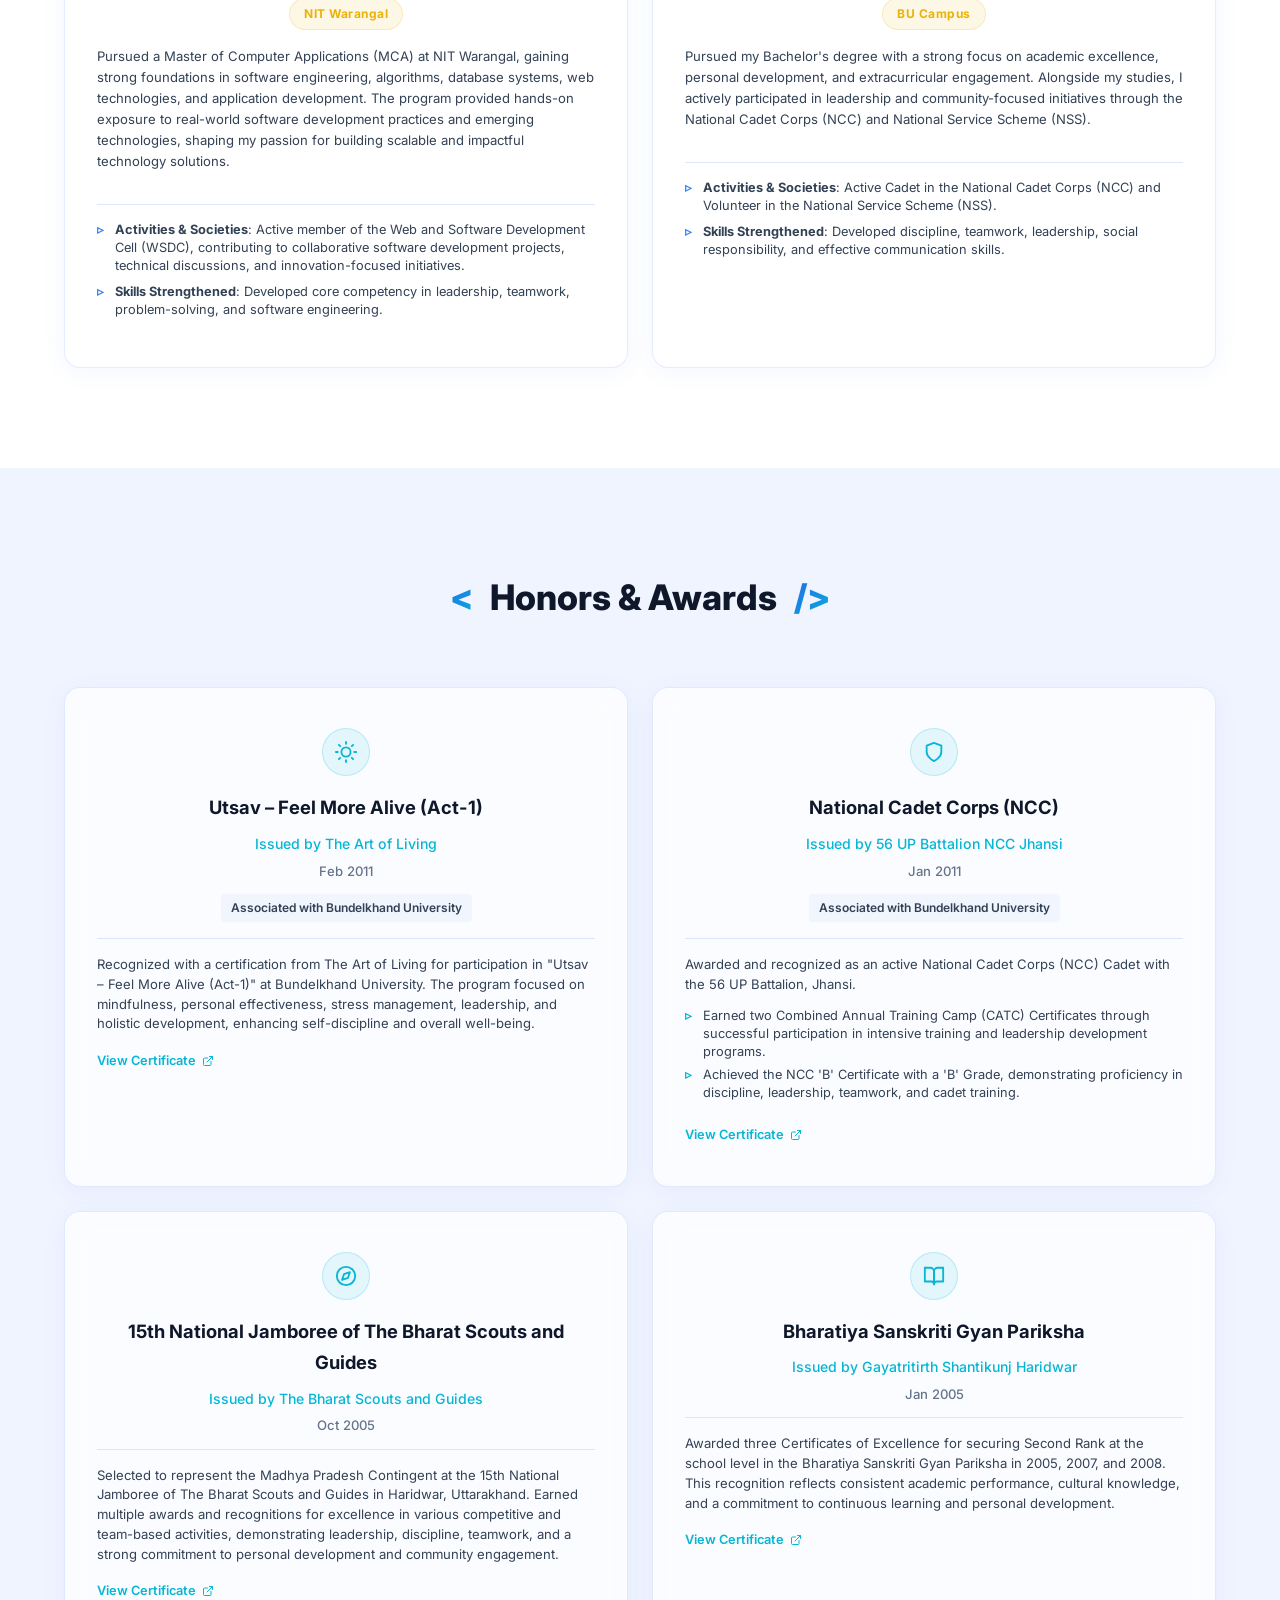
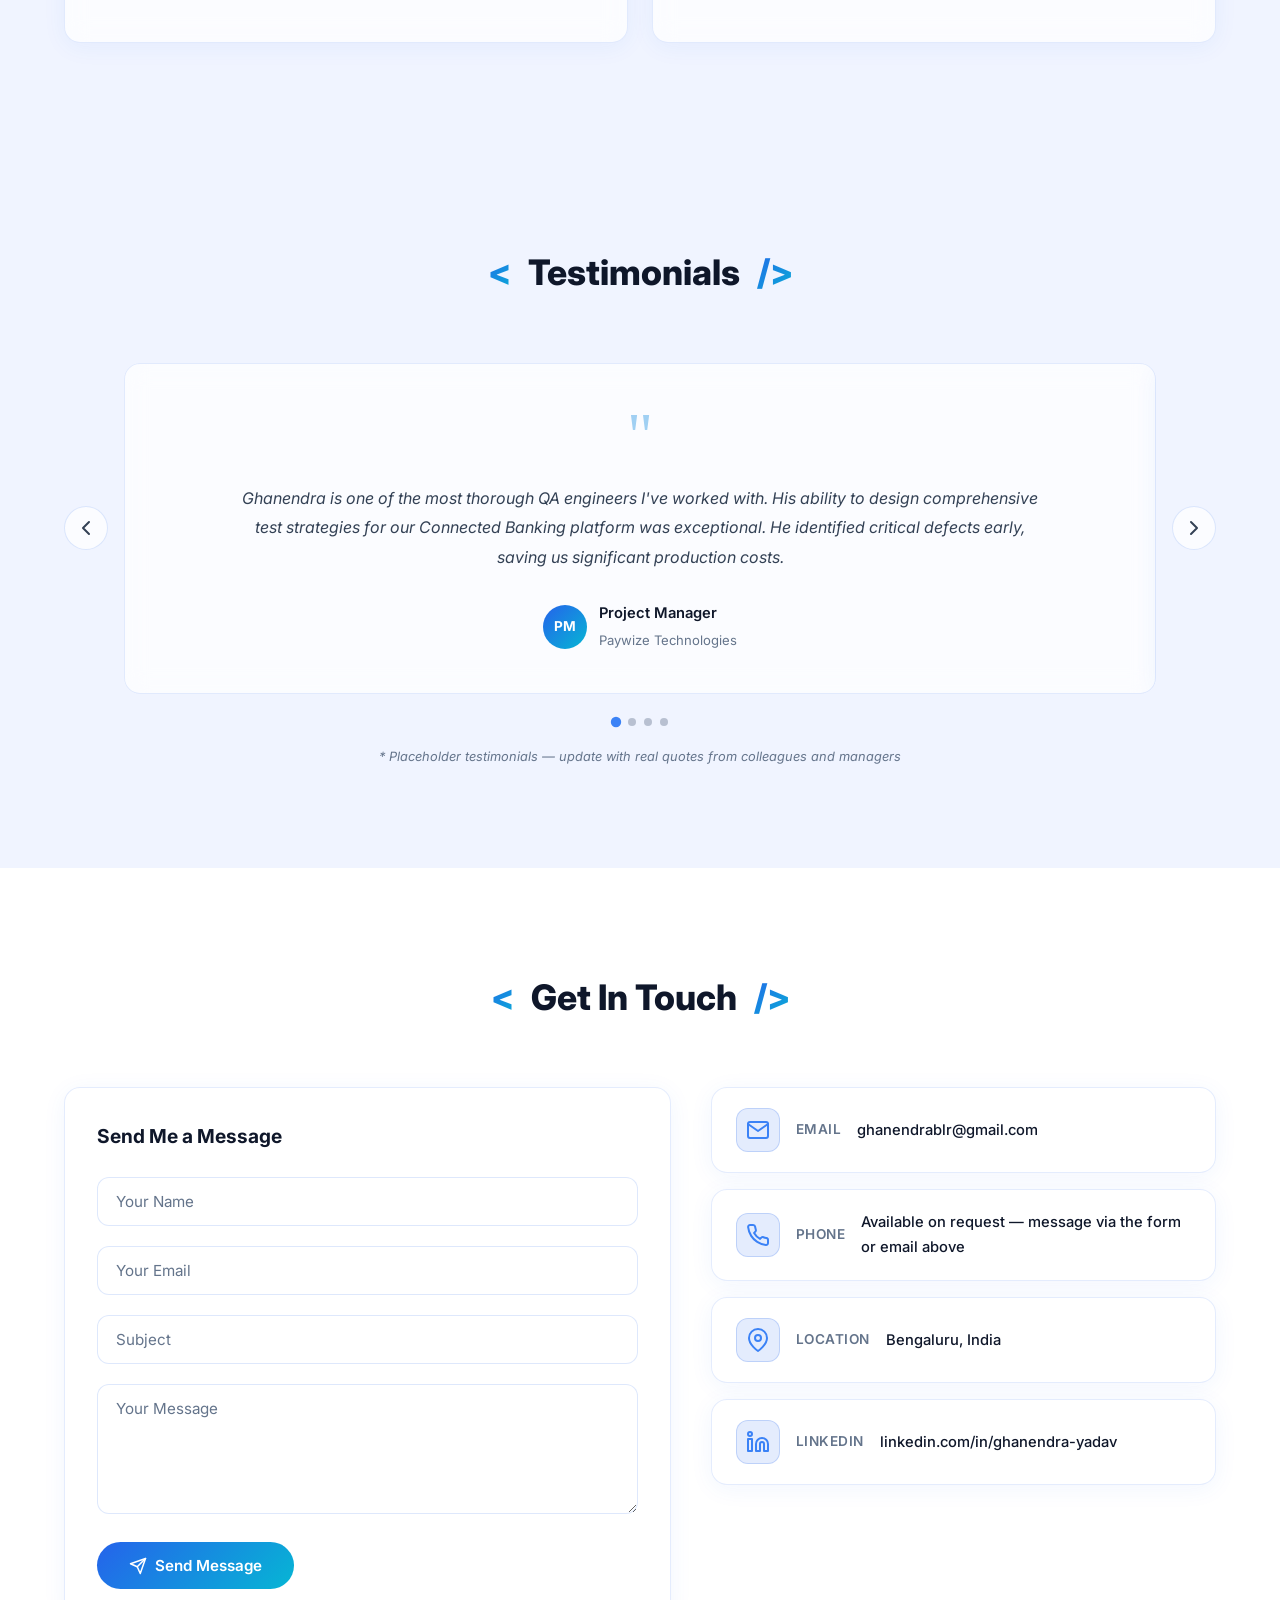
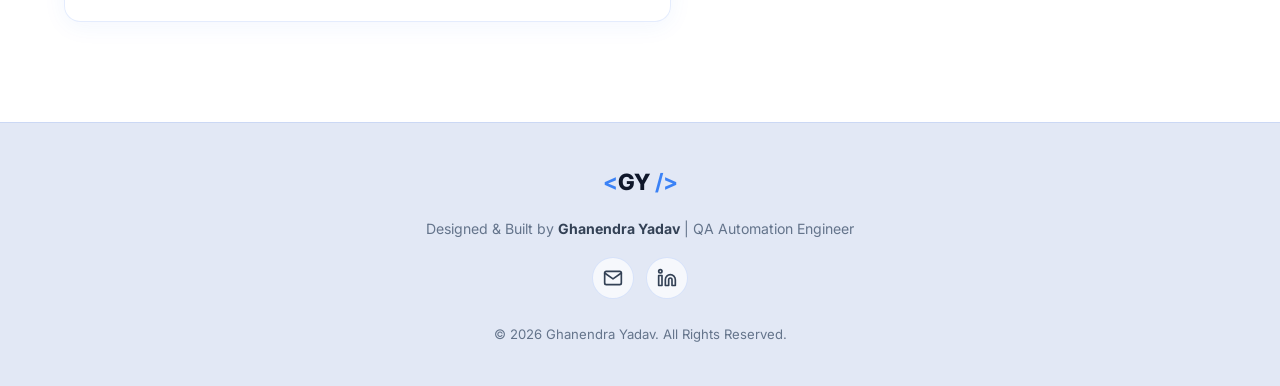
==== commit a4ed37c1: "Wire up ghanendra.com as the custom domain (provisional) Adds CNAME and swaps every canonical/OG/sit" ====
--- a/index.html
+++ b/index.html
@@ -6,17 +6,17 @@
   <meta name="viewport" content="width=device-width, initial-scale=1.0">
   <meta name="description"
     content="Ghanendra Yadav — Senior QA Automation Engineer with 8.1+ years of experience in Playwright, API Testing, AI-Driven Testing, and Performance Testing across Fintech, Healthcare, and Travel domains.">
-  <link rel="canonical" href="https://ghanendra-sdet.github.io/Ghanendra-Portfolio/">
+  <link rel="canonical" href="https://ghanendra.com/">
   <meta property="og:type" content="website">
   <meta property="og:site_name" content="Ghanendra Yadav — Portfolio">
   <meta property="og:title" content="Ghanendra Yadav | Senior QA Automation Engineer — Portfolio">
   <meta property="og:description" content="Ghanendra Yadav — Senior QA Automation Engineer with 8.1+ years of experience in Playwright, API Testing, AI-Driven Testing, and Performance Testing across Fintech, Healthcare, and Travel domains.">
-  <meta property="og:url" content="https://ghanendra-sdet.github.io/Ghanendra-Portfolio/">
-  <meta property="og:image" content="https://ghanendra-sdet.github.io/Ghanendra-Portfolio/assets/profile.jpg">
+  <meta property="og:url" content="https://ghanendra.com/">
+  <meta property="og:image" content="https://ghanendra.com/assets/profile.jpg">
   <meta name="twitter:card" content="summary_large_image">
   <meta name="twitter:title" content="Ghanendra Yadav | Senior QA Automation Engineer — Portfolio">
   <meta name="twitter:description" content="Ghanendra Yadav — Senior QA Automation Engineer with 8.1+ years of experience in Playwright, API Testing, AI-Driven Testing, and Performance Testing across Fintech, Healthcare, and Travel domains.">
-  <meta name="twitter:image" content="https://ghanendra-sdet.github.io/Ghanendra-Portfolio/assets/profile.jpg">
+  <meta name="twitter:image" content="https://ghanendra.com/assets/profile.jpg">
   <meta name="keywords"
     content="QA Engineer, Automation Testing, Playwright, Selenium, API Testing, Performance Testing, AI Testing, Portfolio">
   <meta name="author" content="Ghanendra Yadav">
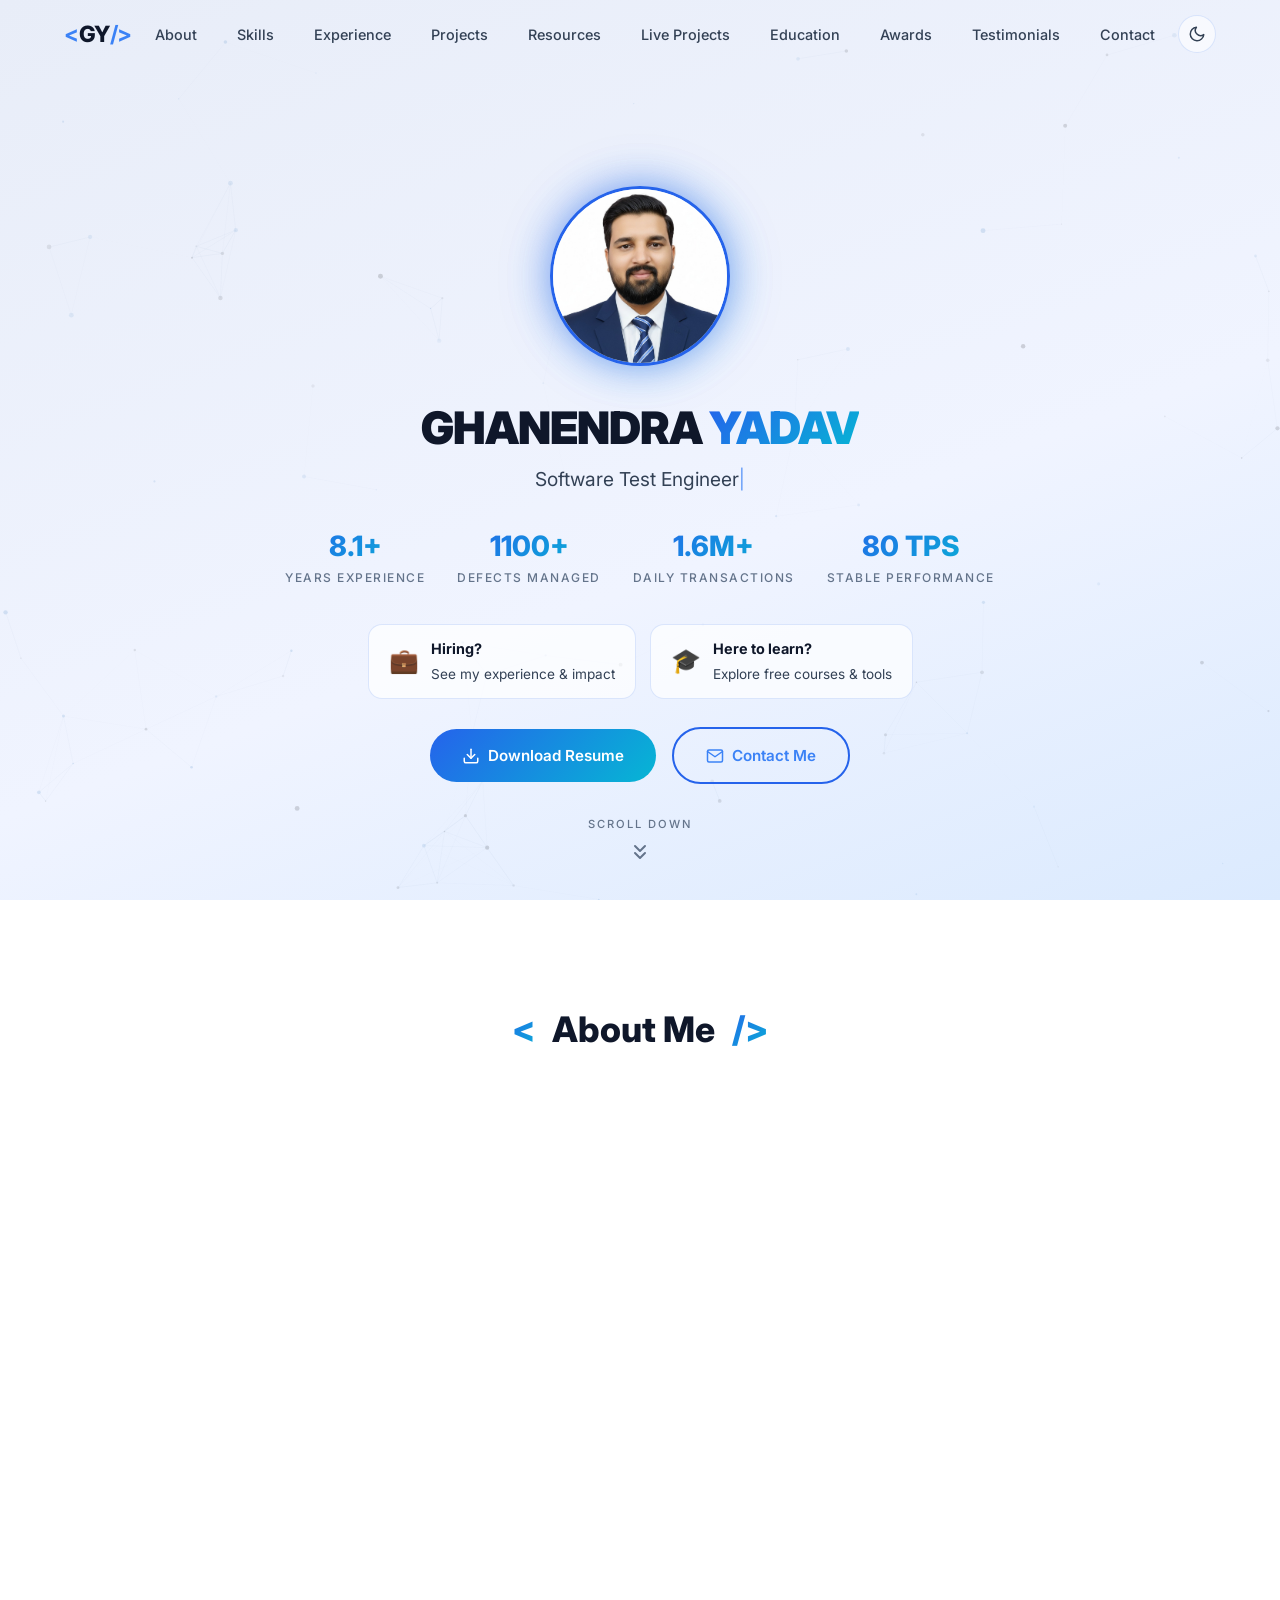
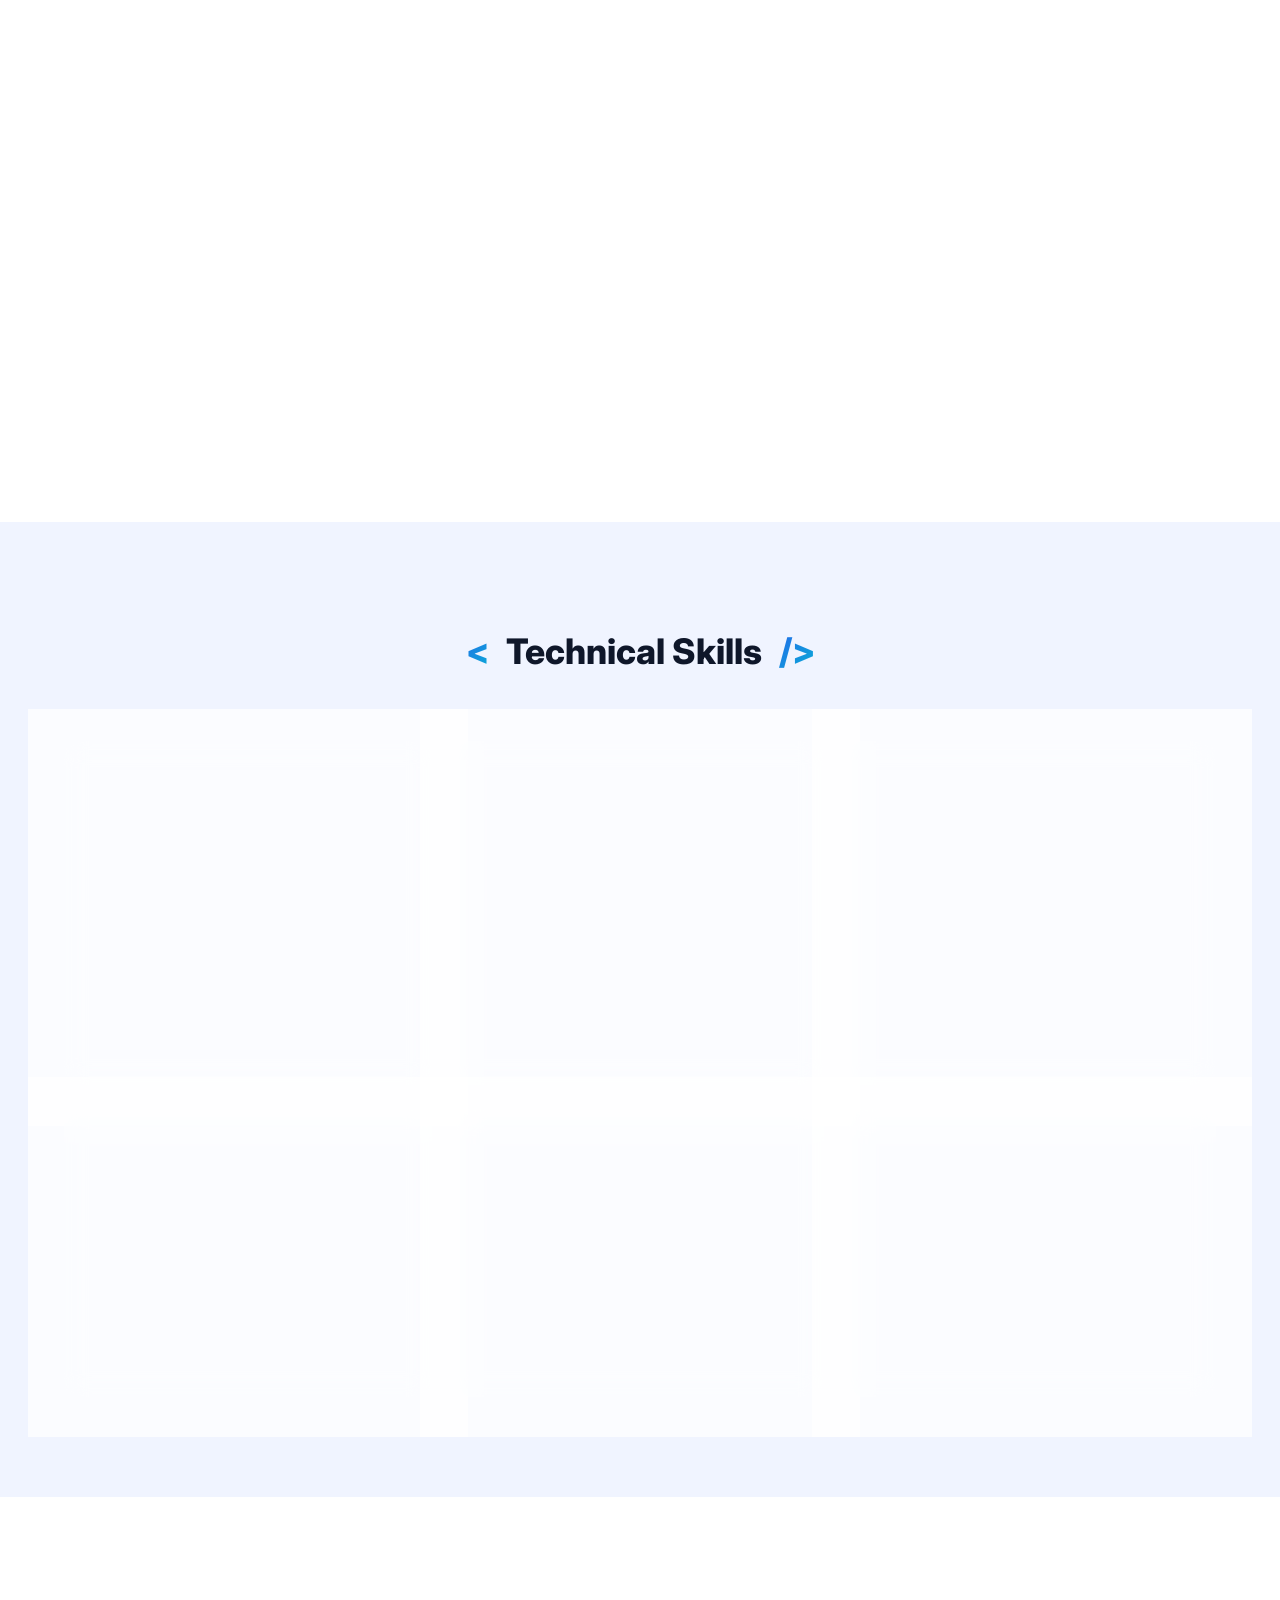
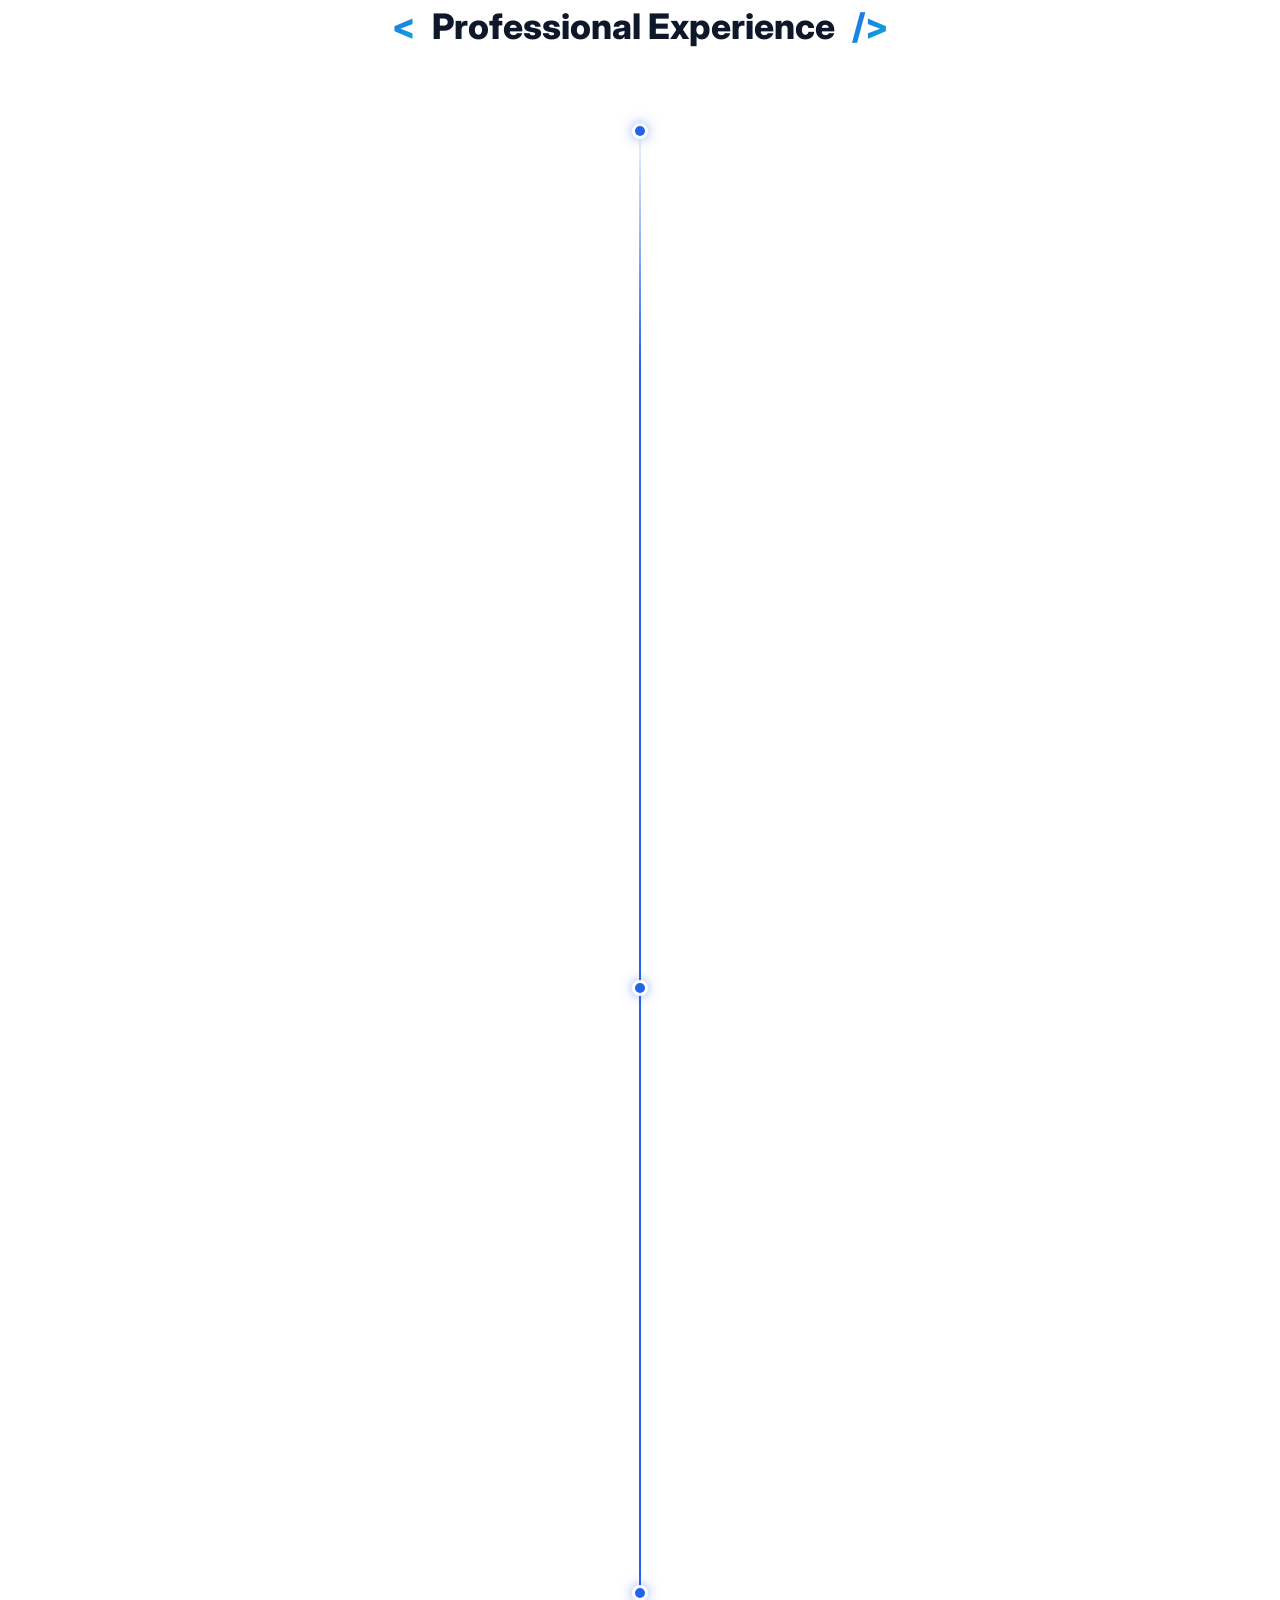
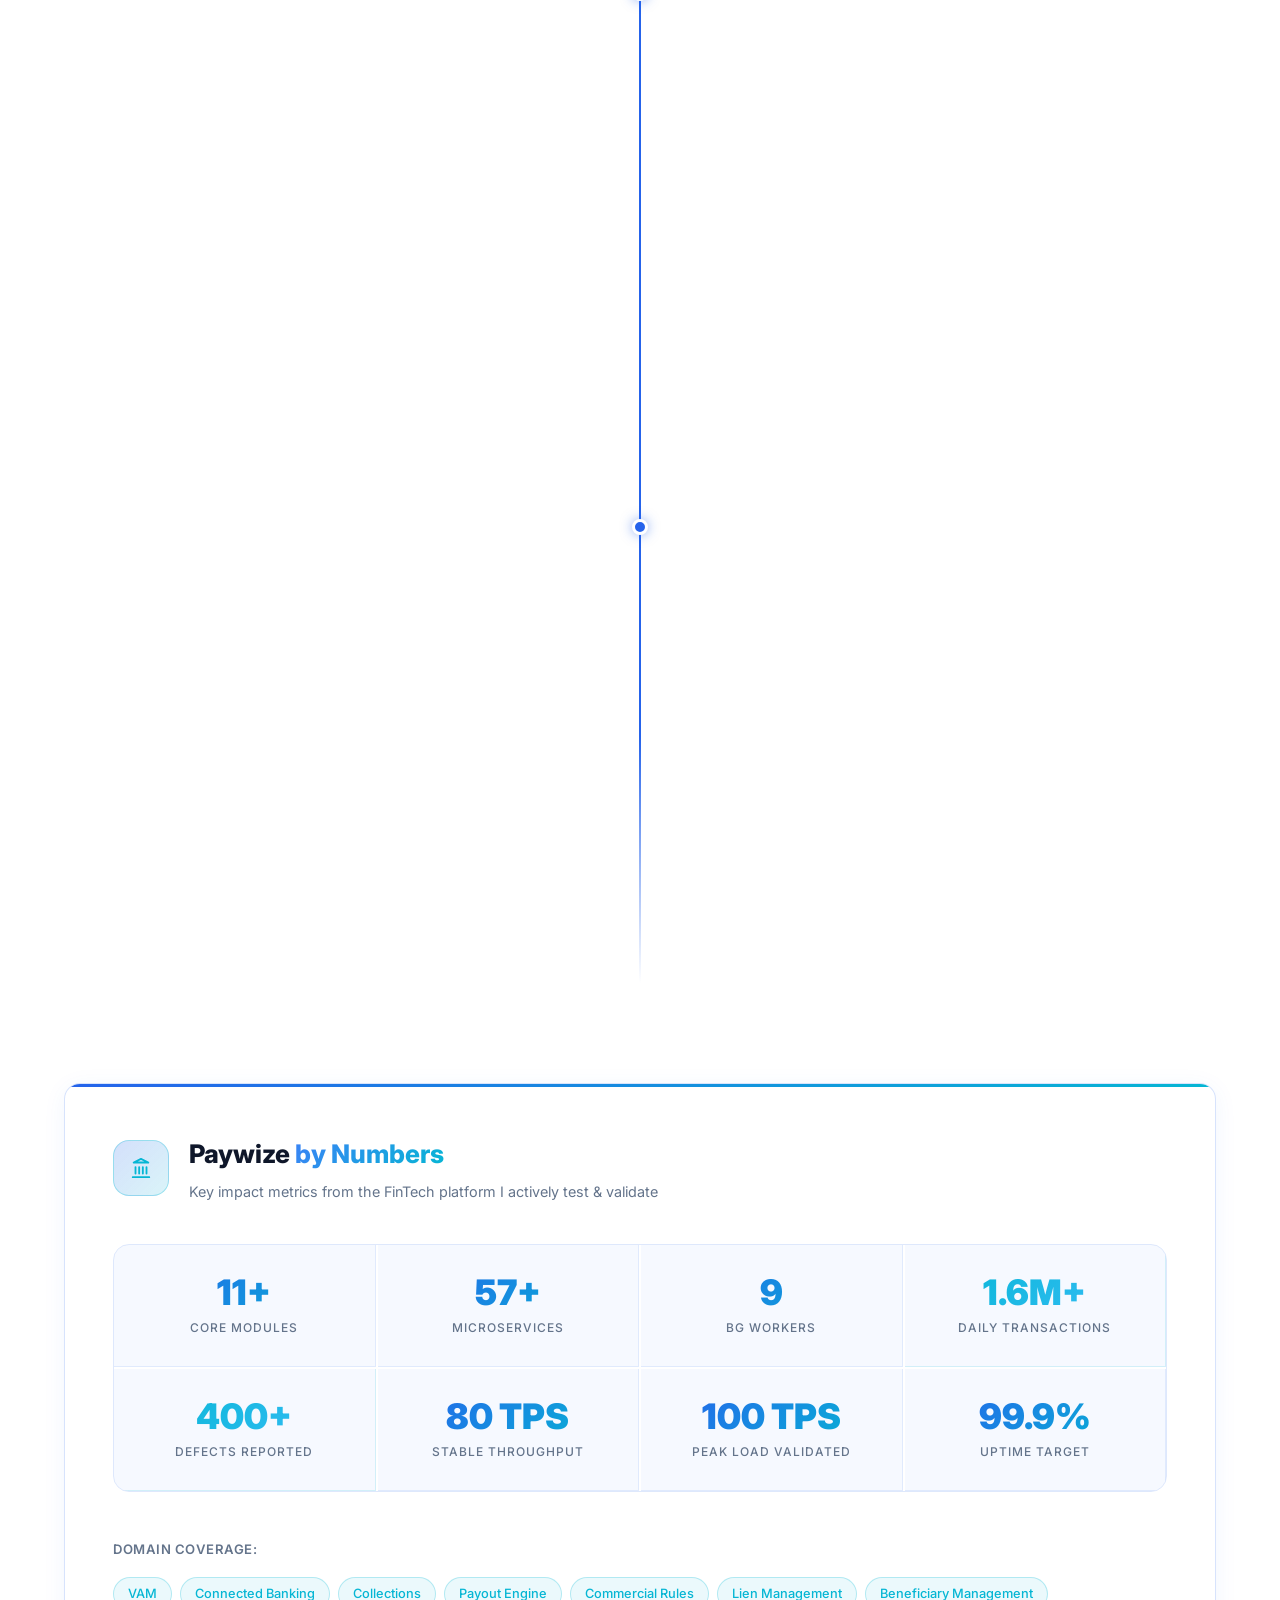
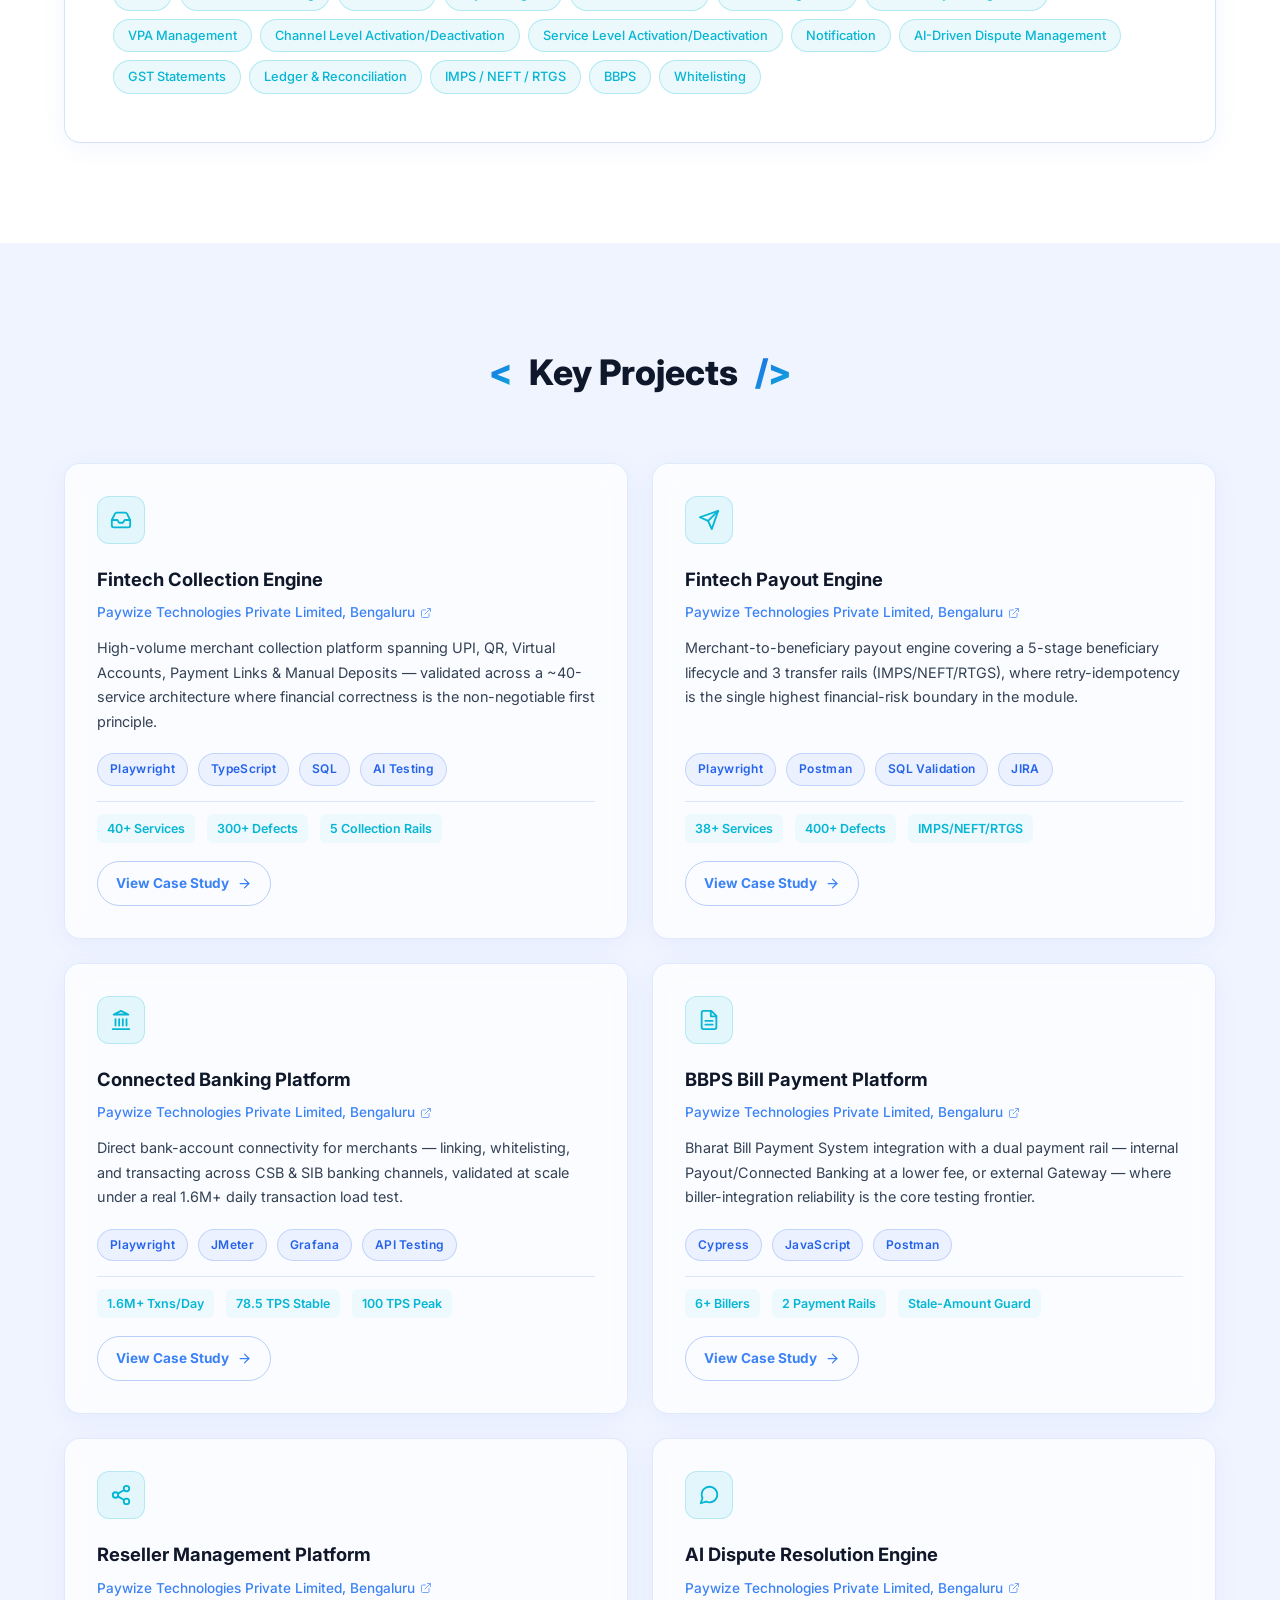
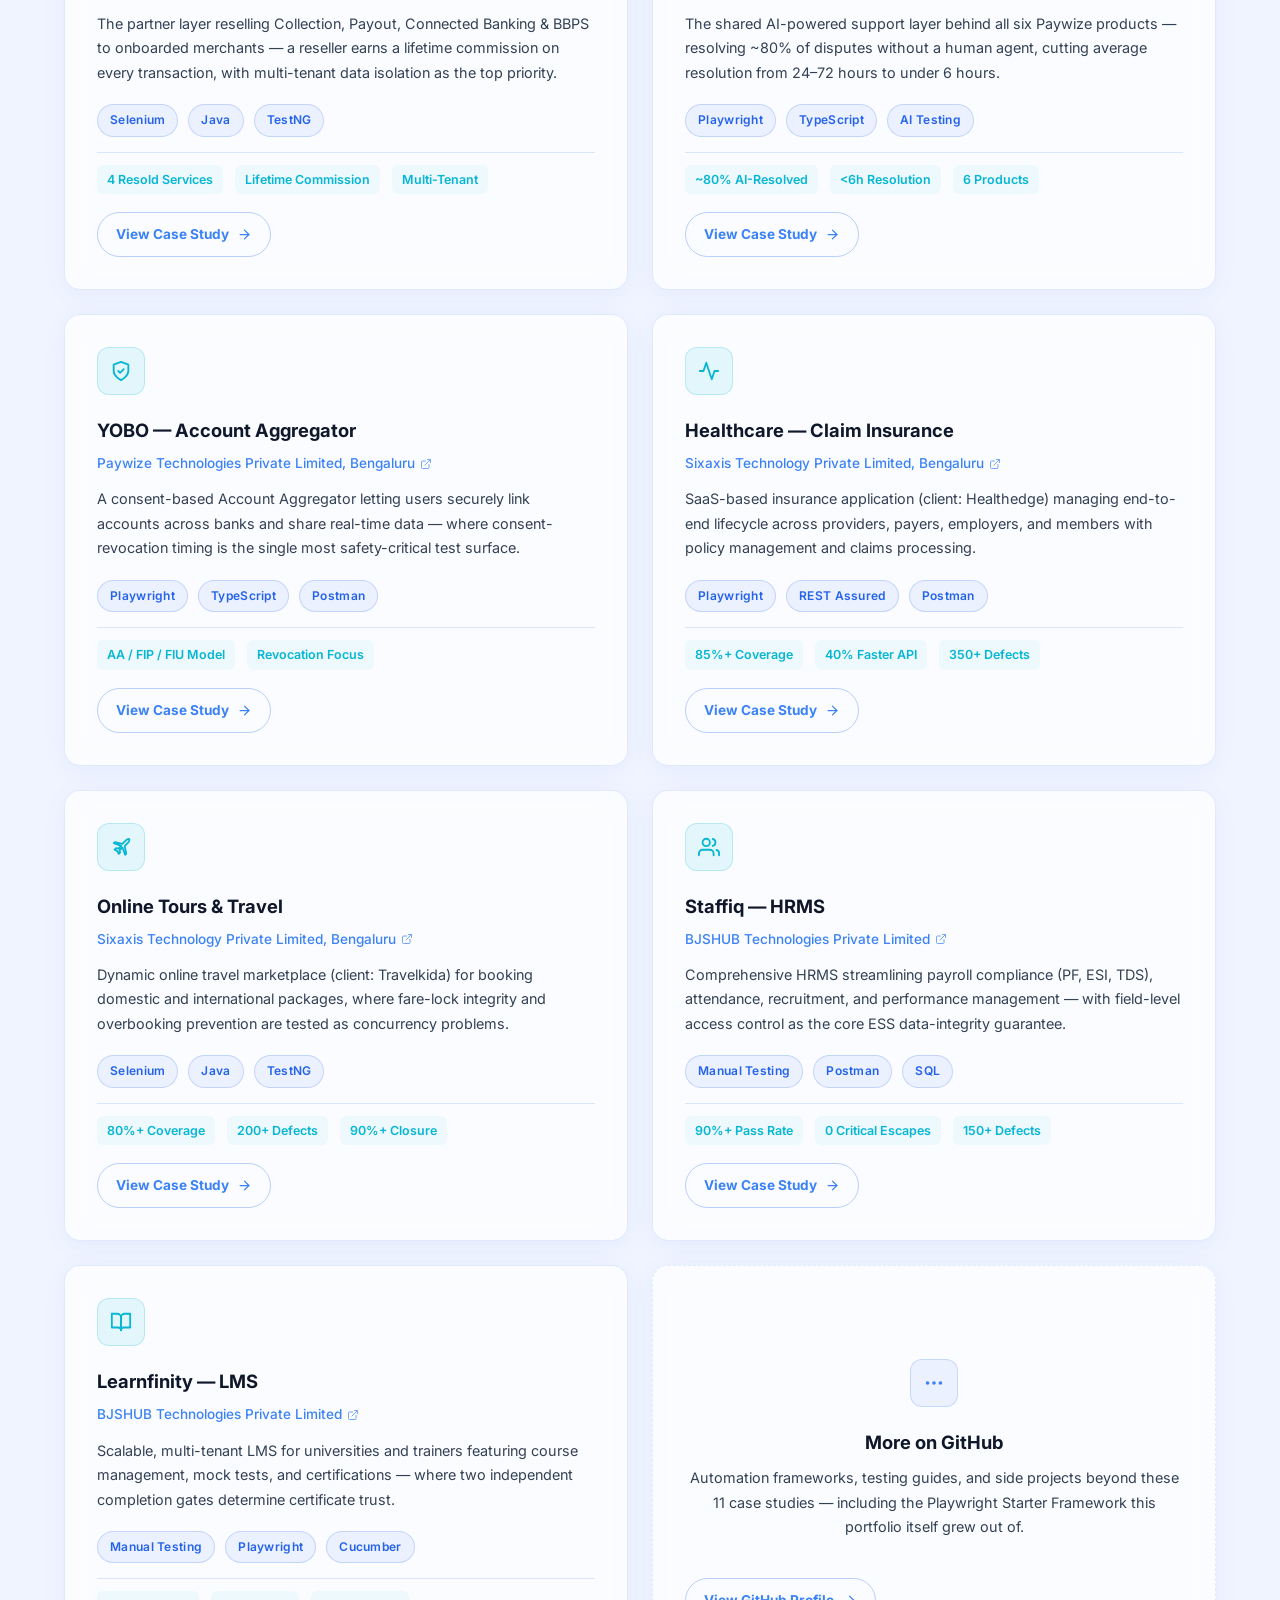
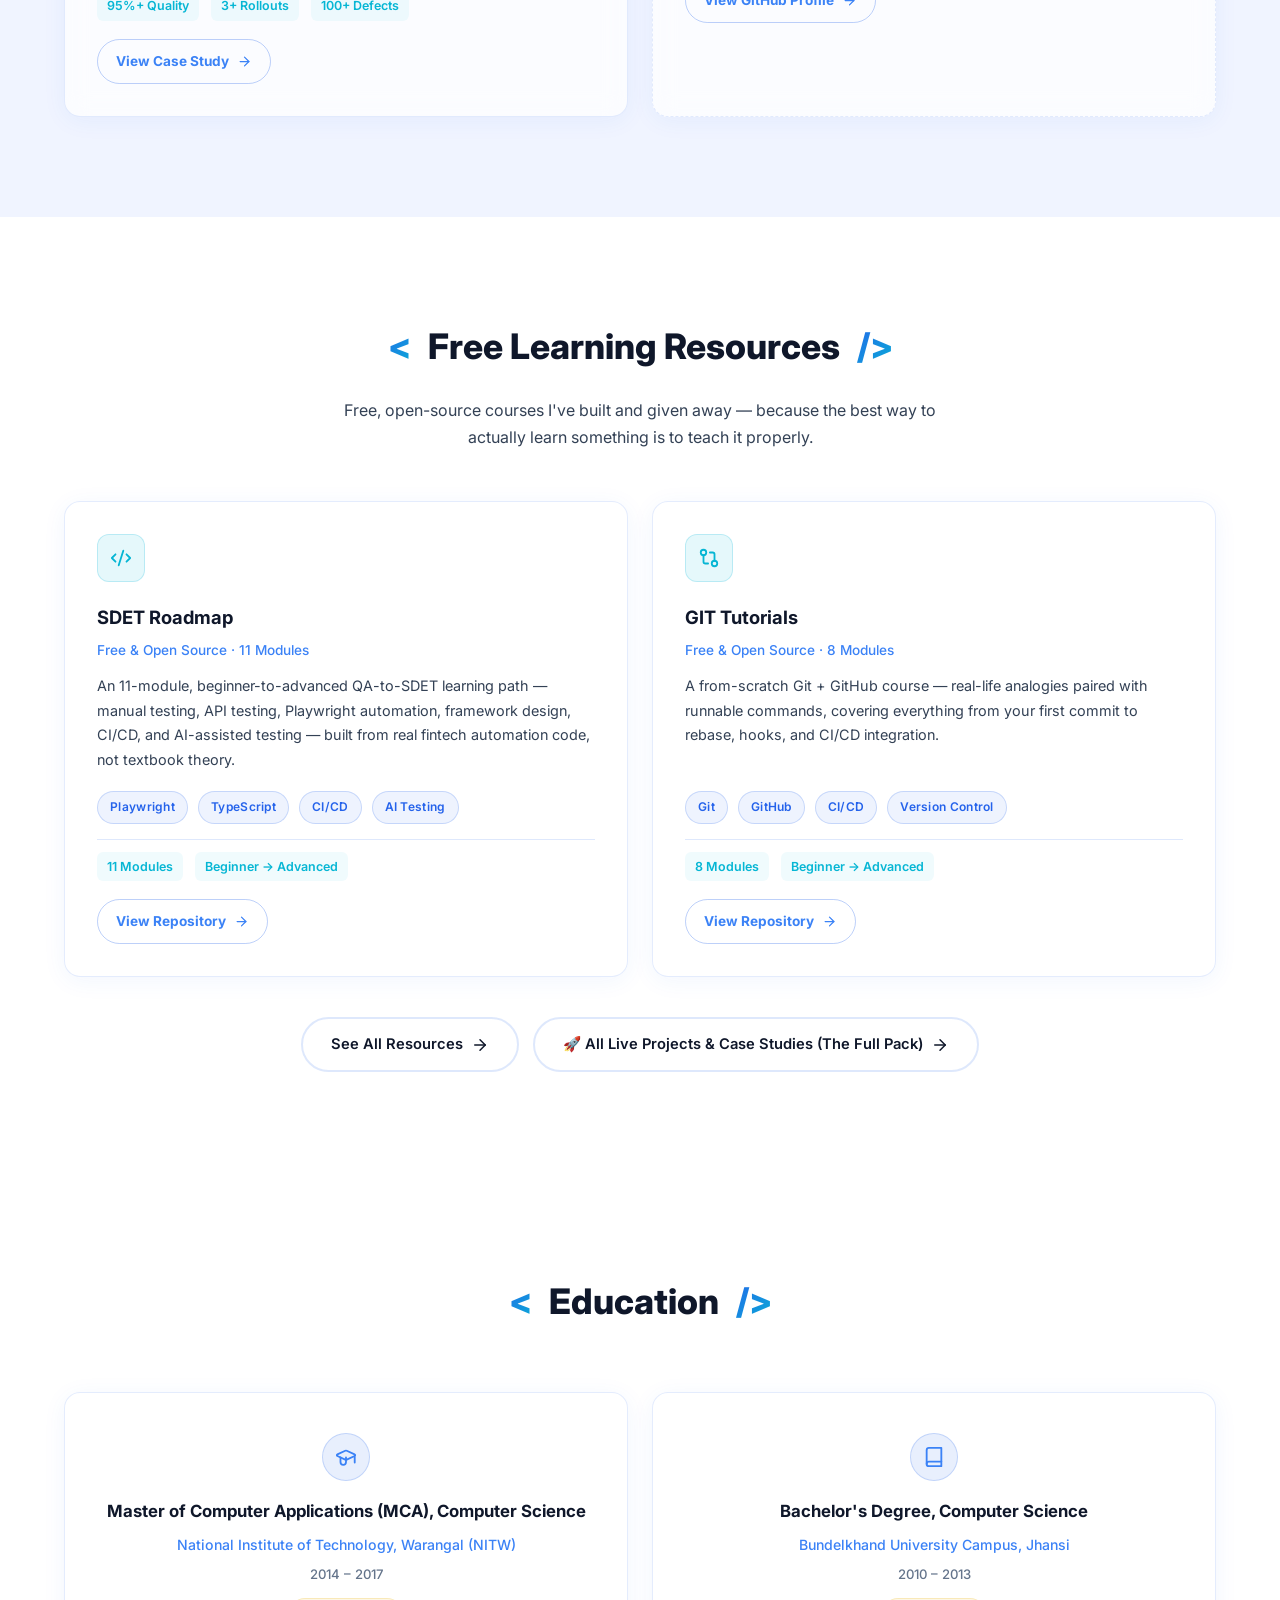
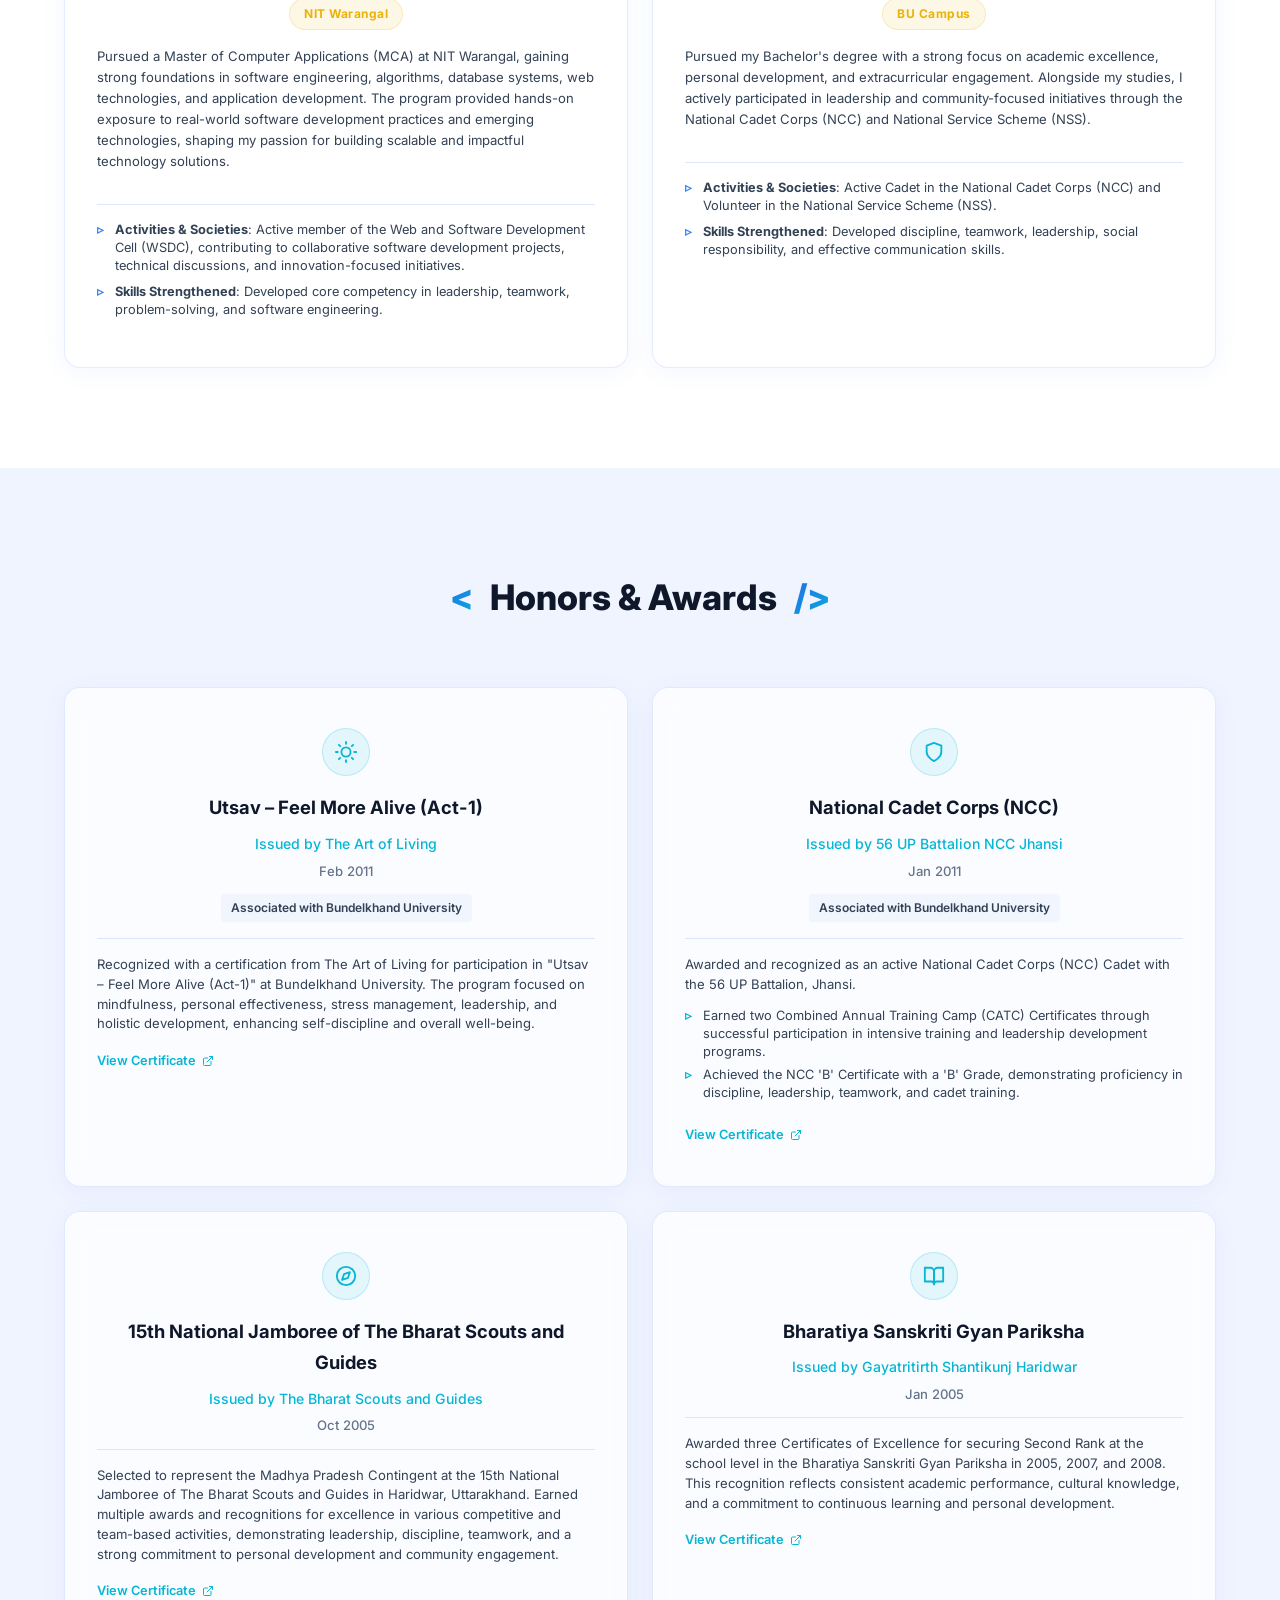
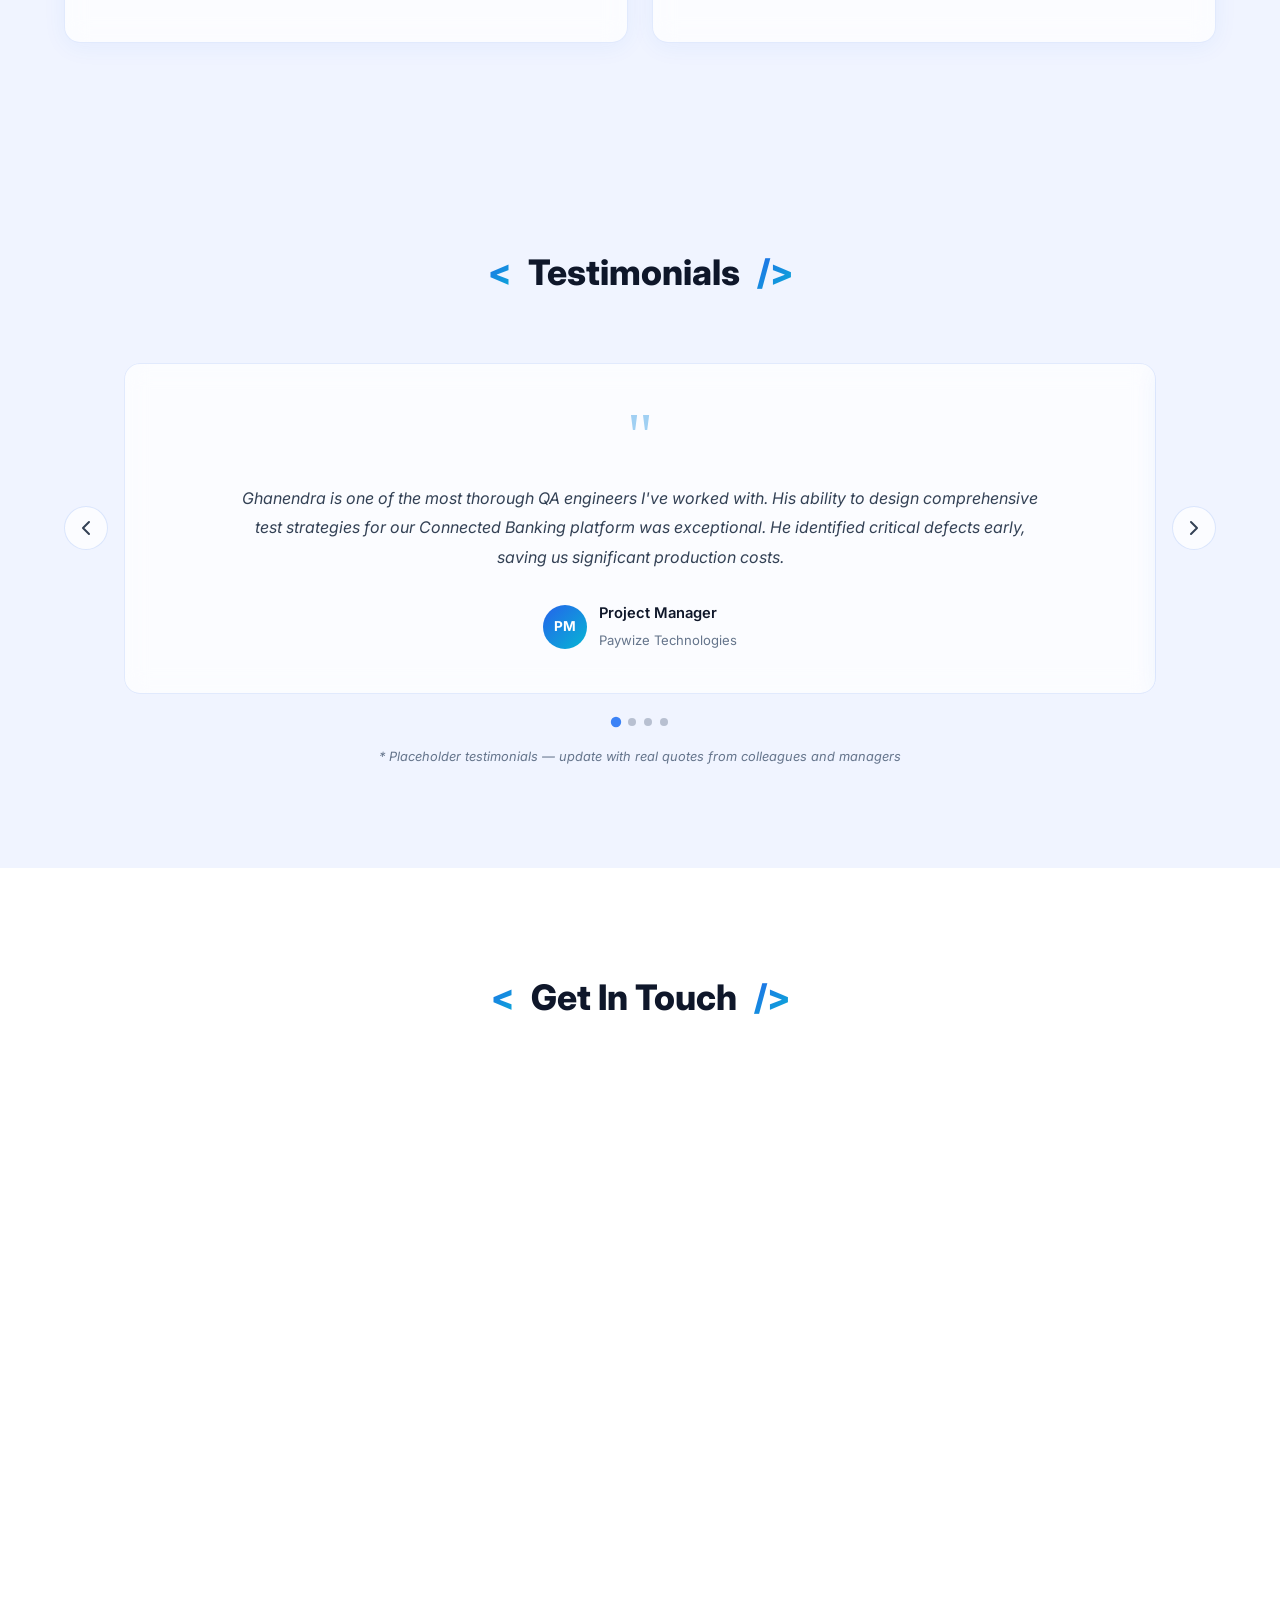
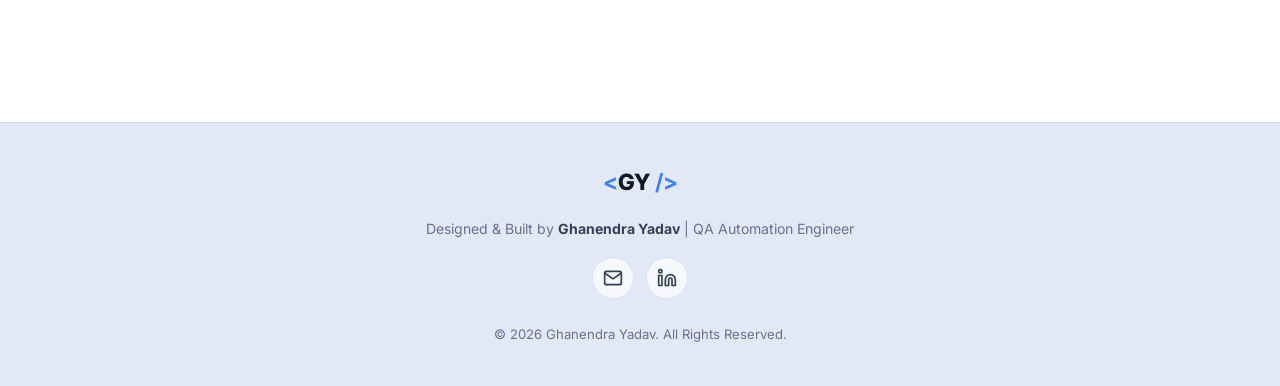
==== commit 2fad745d: "Revert ghanendra.com wiring -- domain isn't final yet Removes CNAME and reverts all OG/canonical/sit" ====
--- a/index.html
+++ b/index.html
@@ -6,17 +6,17 @@
   <meta name="viewport" content="width=device-width, initial-scale=1.0">
   <meta name="description"
     content="Ghanendra Yadav — Senior QA Automation Engineer with 8.1+ years of experience in Playwright, API Testing, AI-Driven Testing, and Performance Testing across Fintech, Healthcare, and Travel domains.">
-  <link rel="canonical" href="https://ghanendra.com/">
+  <link rel="canonical" href="https://ghanendra-sdet.github.io/Ghanendra-Portfolio/">
   <meta property="og:type" content="website">
   <meta property="og:site_name" content="Ghanendra Yadav — Portfolio">
   <meta property="og:title" content="Ghanendra Yadav | Senior QA Automation Engineer — Portfolio">
   <meta property="og:description" content="Ghanendra Yadav — Senior QA Automation Engineer with 8.1+ years of experience in Playwright, API Testing, AI-Driven Testing, and Performance Testing across Fintech, Healthcare, and Travel domains.">
-  <meta property="og:url" content="https://ghanendra.com/">
-  <meta property="og:image" content="https://ghanendra.com/assets/profile.jpg">
+  <meta property="og:url" content="https://ghanendra-sdet.github.io/Ghanendra-Portfolio/">
+  <meta property="og:image" content="https://ghanendra-sdet.github.io/Ghanendra-Portfolio/assets/profile.jpg">
   <meta name="twitter:card" content="summary_large_image">
   <meta name="twitter:title" content="Ghanendra Yadav | Senior QA Automation Engineer — Portfolio">
   <meta name="twitter:description" content="Ghanendra Yadav — Senior QA Automation Engineer with 8.1+ years of experience in Playwright, API Testing, AI-Driven Testing, and Performance Testing across Fintech, Healthcare, and Travel domains.">
-  <meta name="twitter:image" content="https://ghanendra.com/assets/profile.jpg">
+  <meta name="twitter:image" content="https://ghanendra-sdet.github.io/Ghanendra-Portfolio/assets/profile.jpg">
   <meta name="keywords"
     content="QA Engineer, Automation Testing, Playwright, Selenium, API Testing, Performance Testing, AI Testing, Portfolio">
   <meta name="author" content="Ghanendra Yadav">
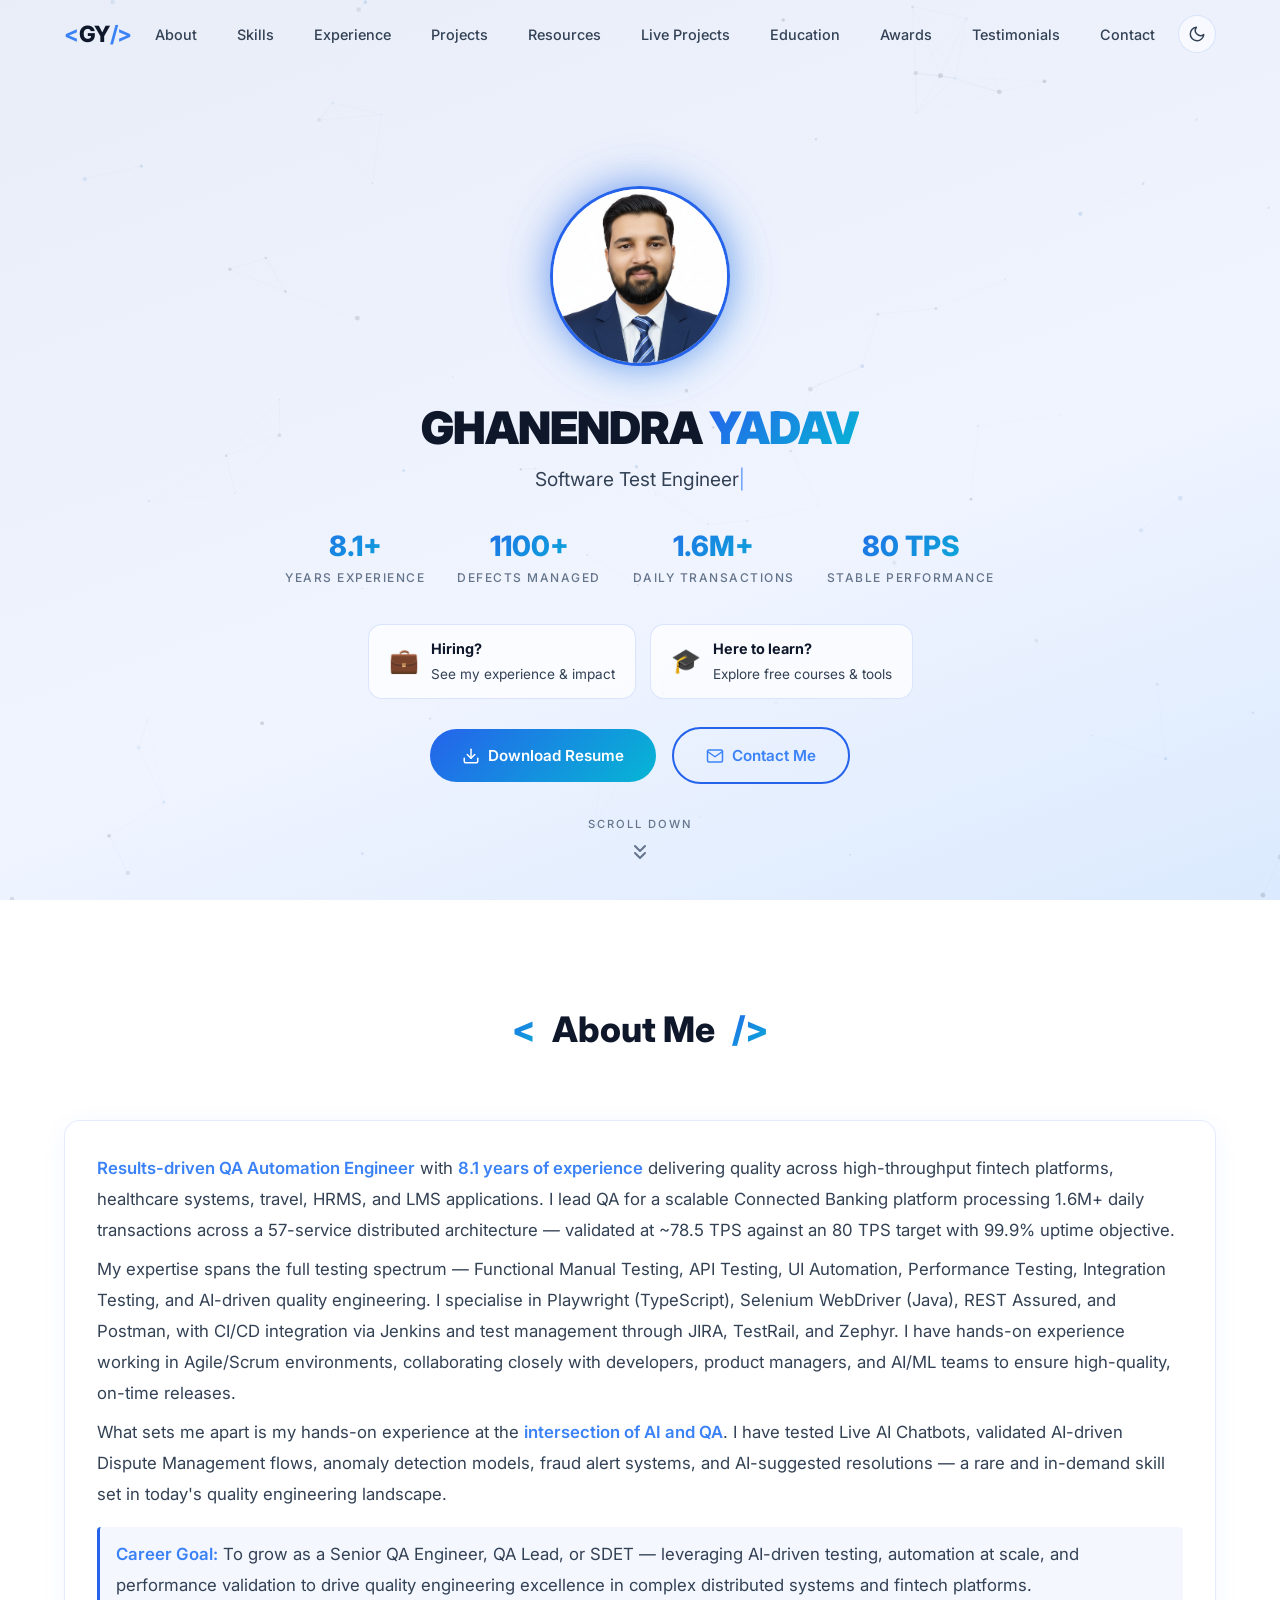
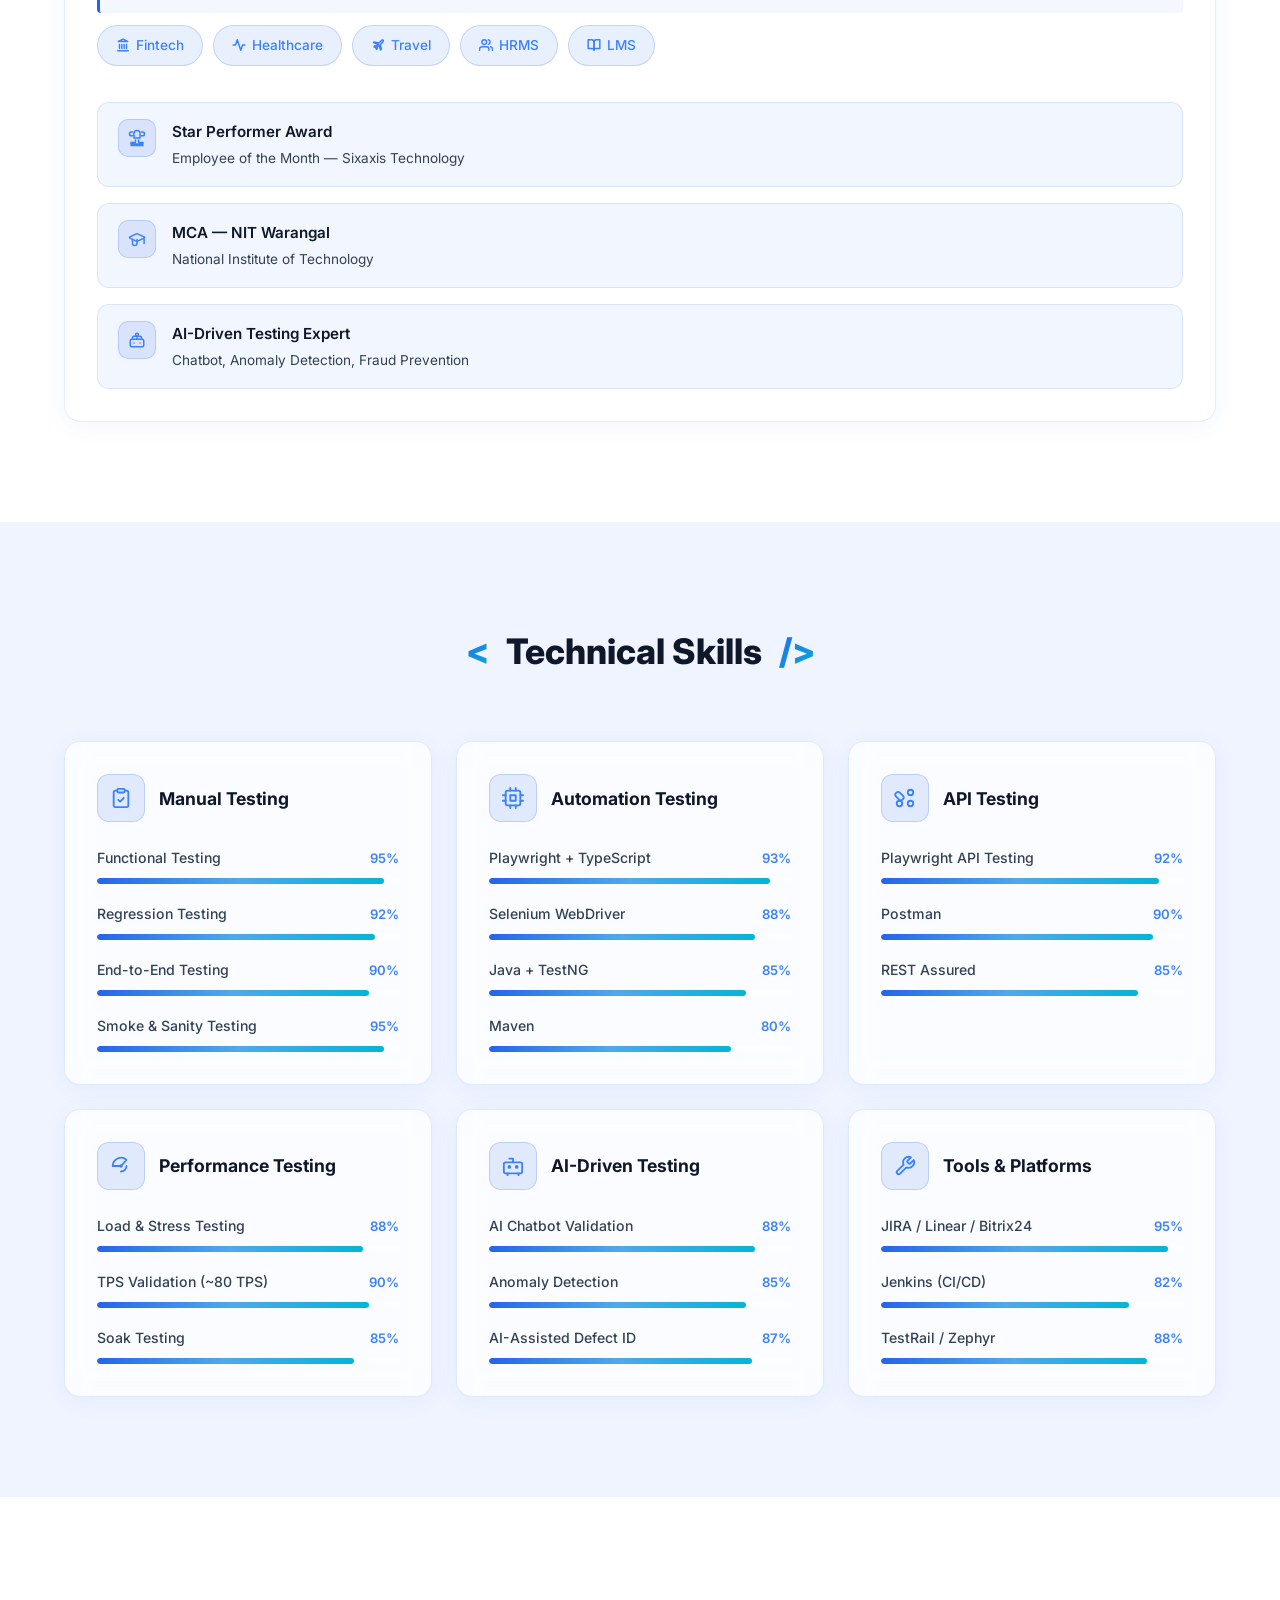
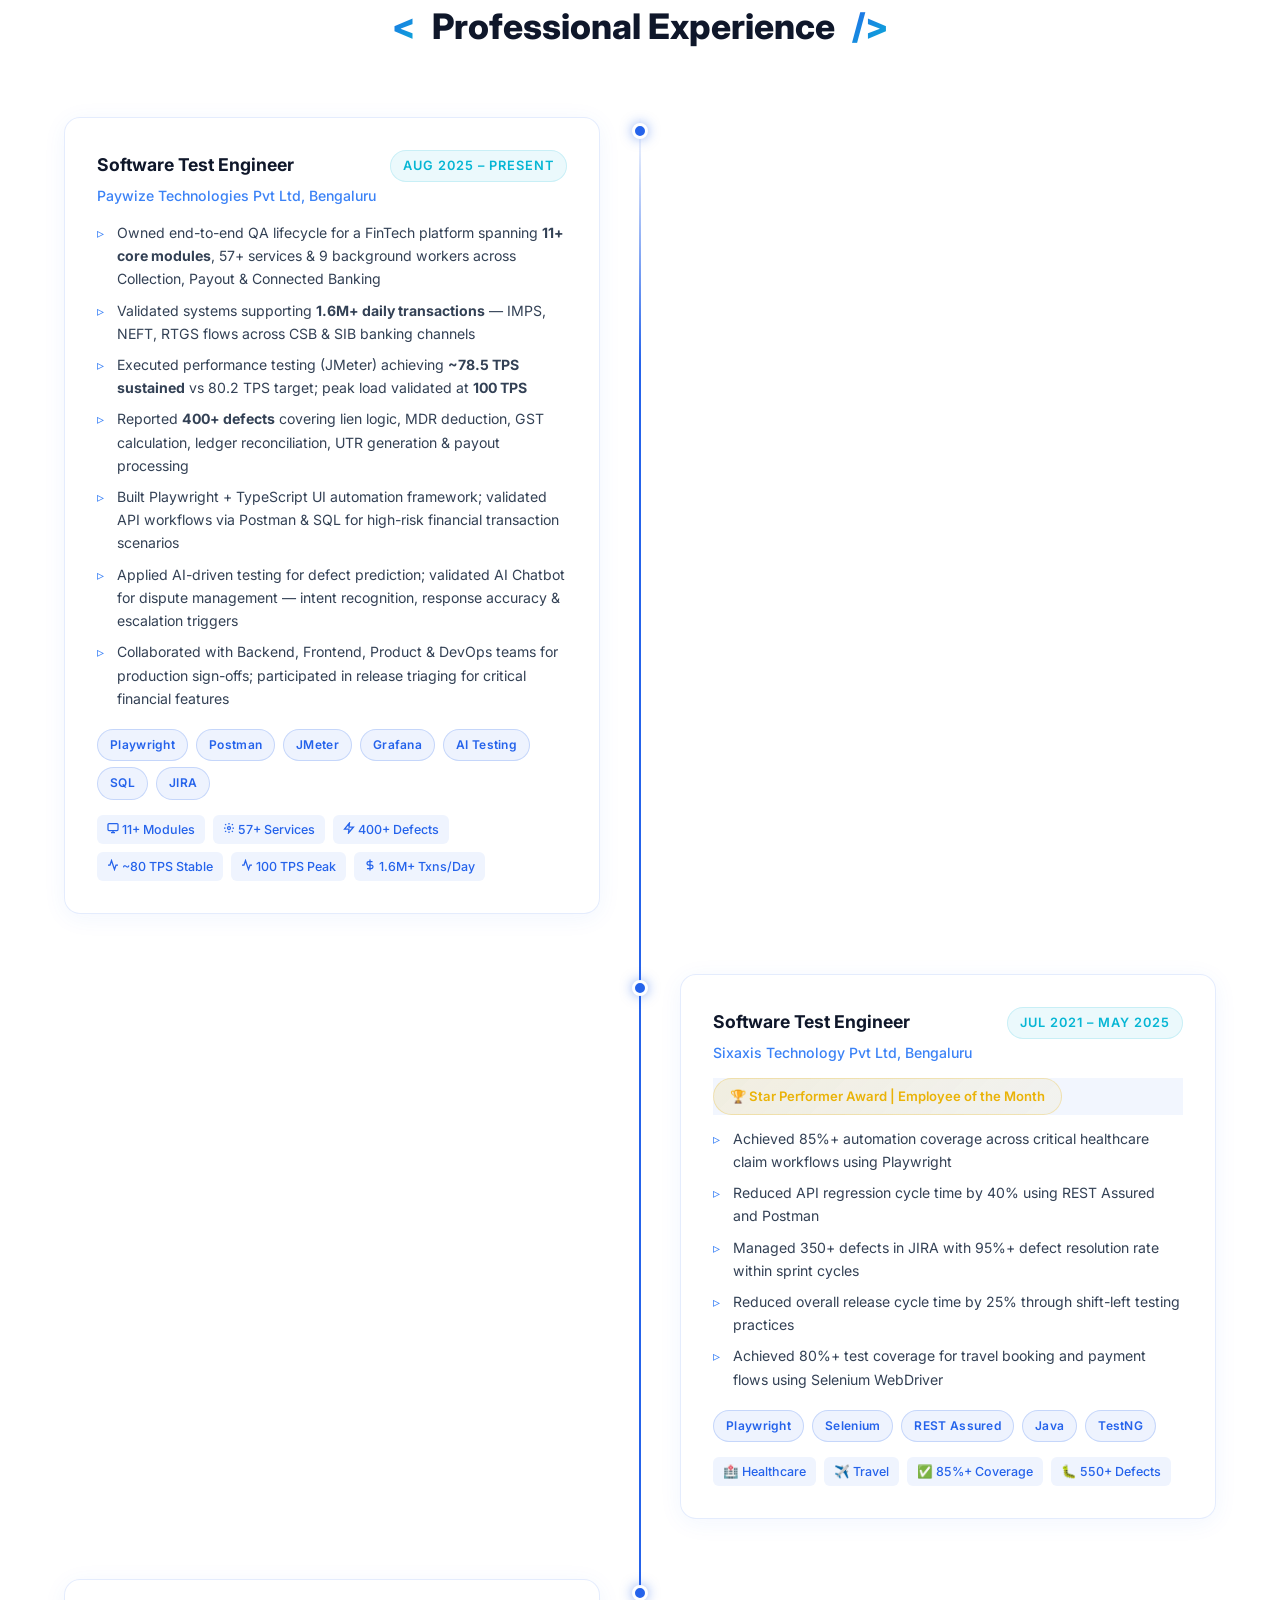
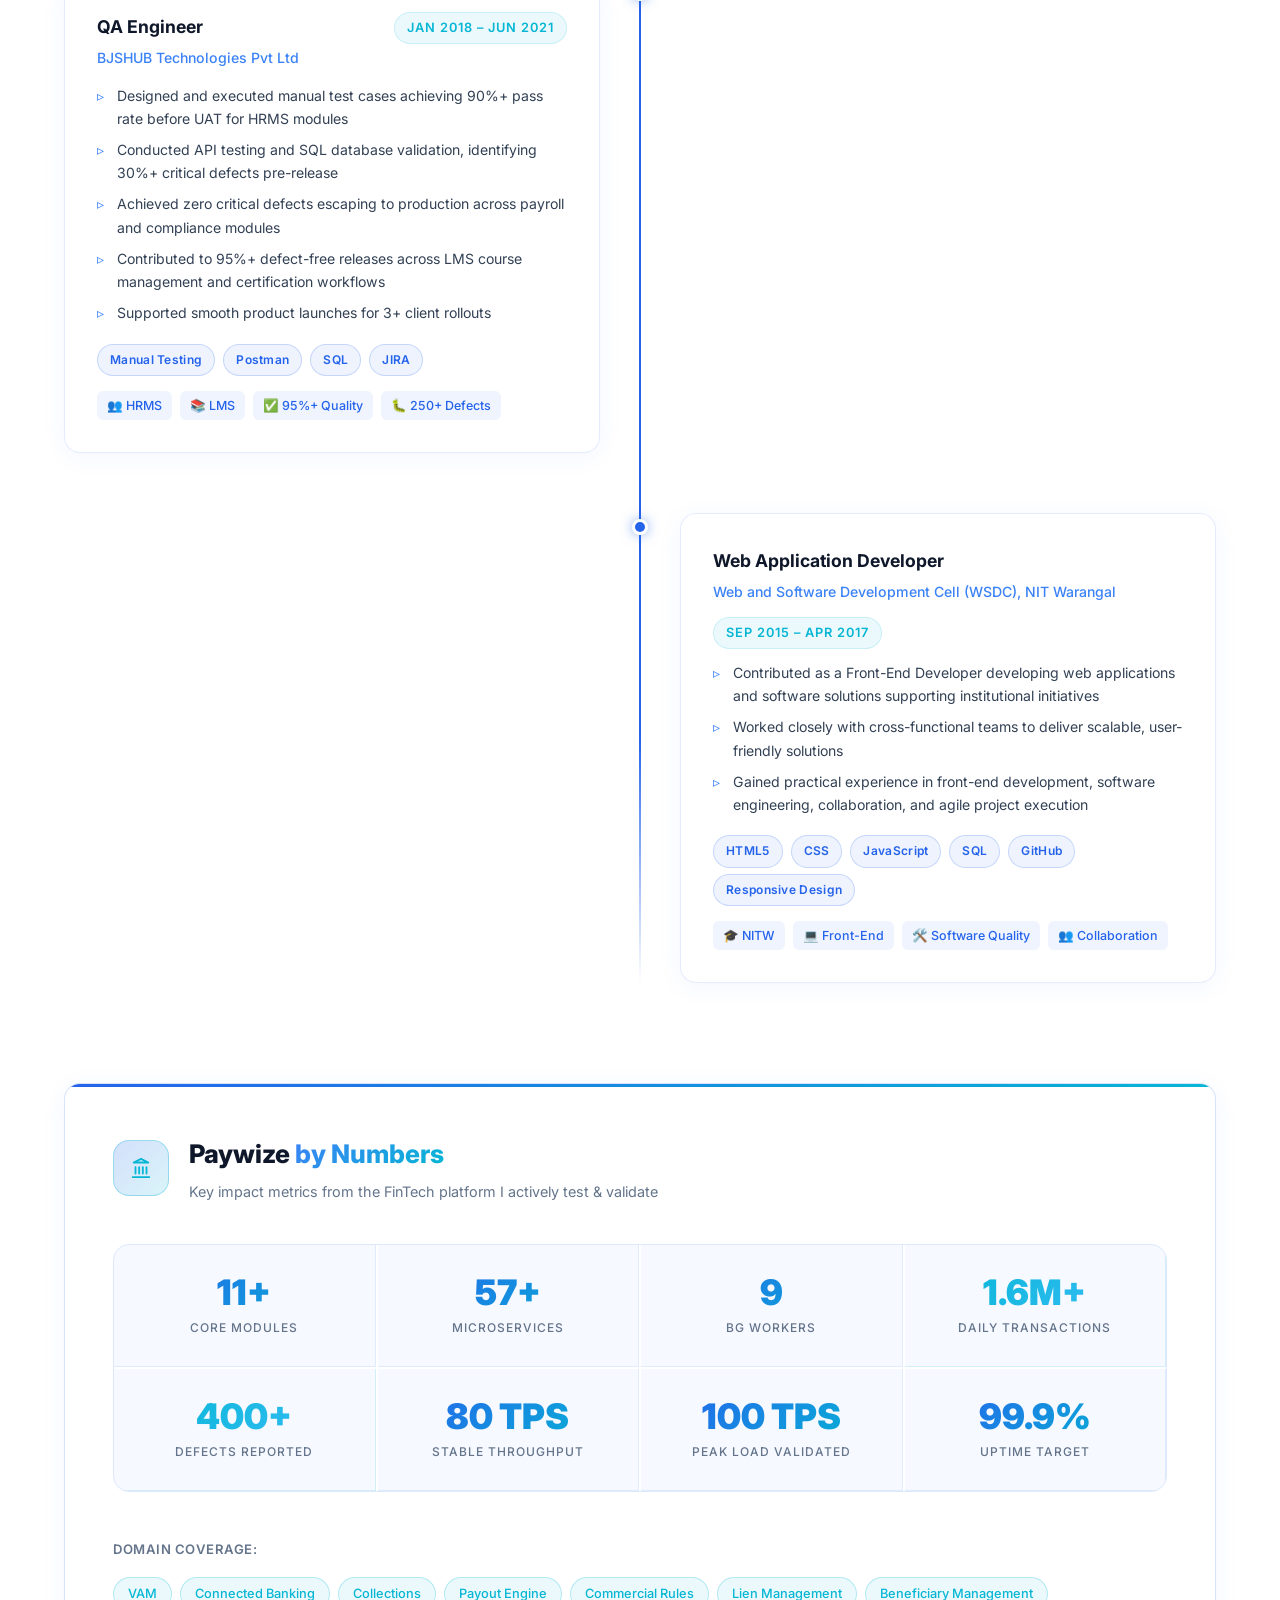
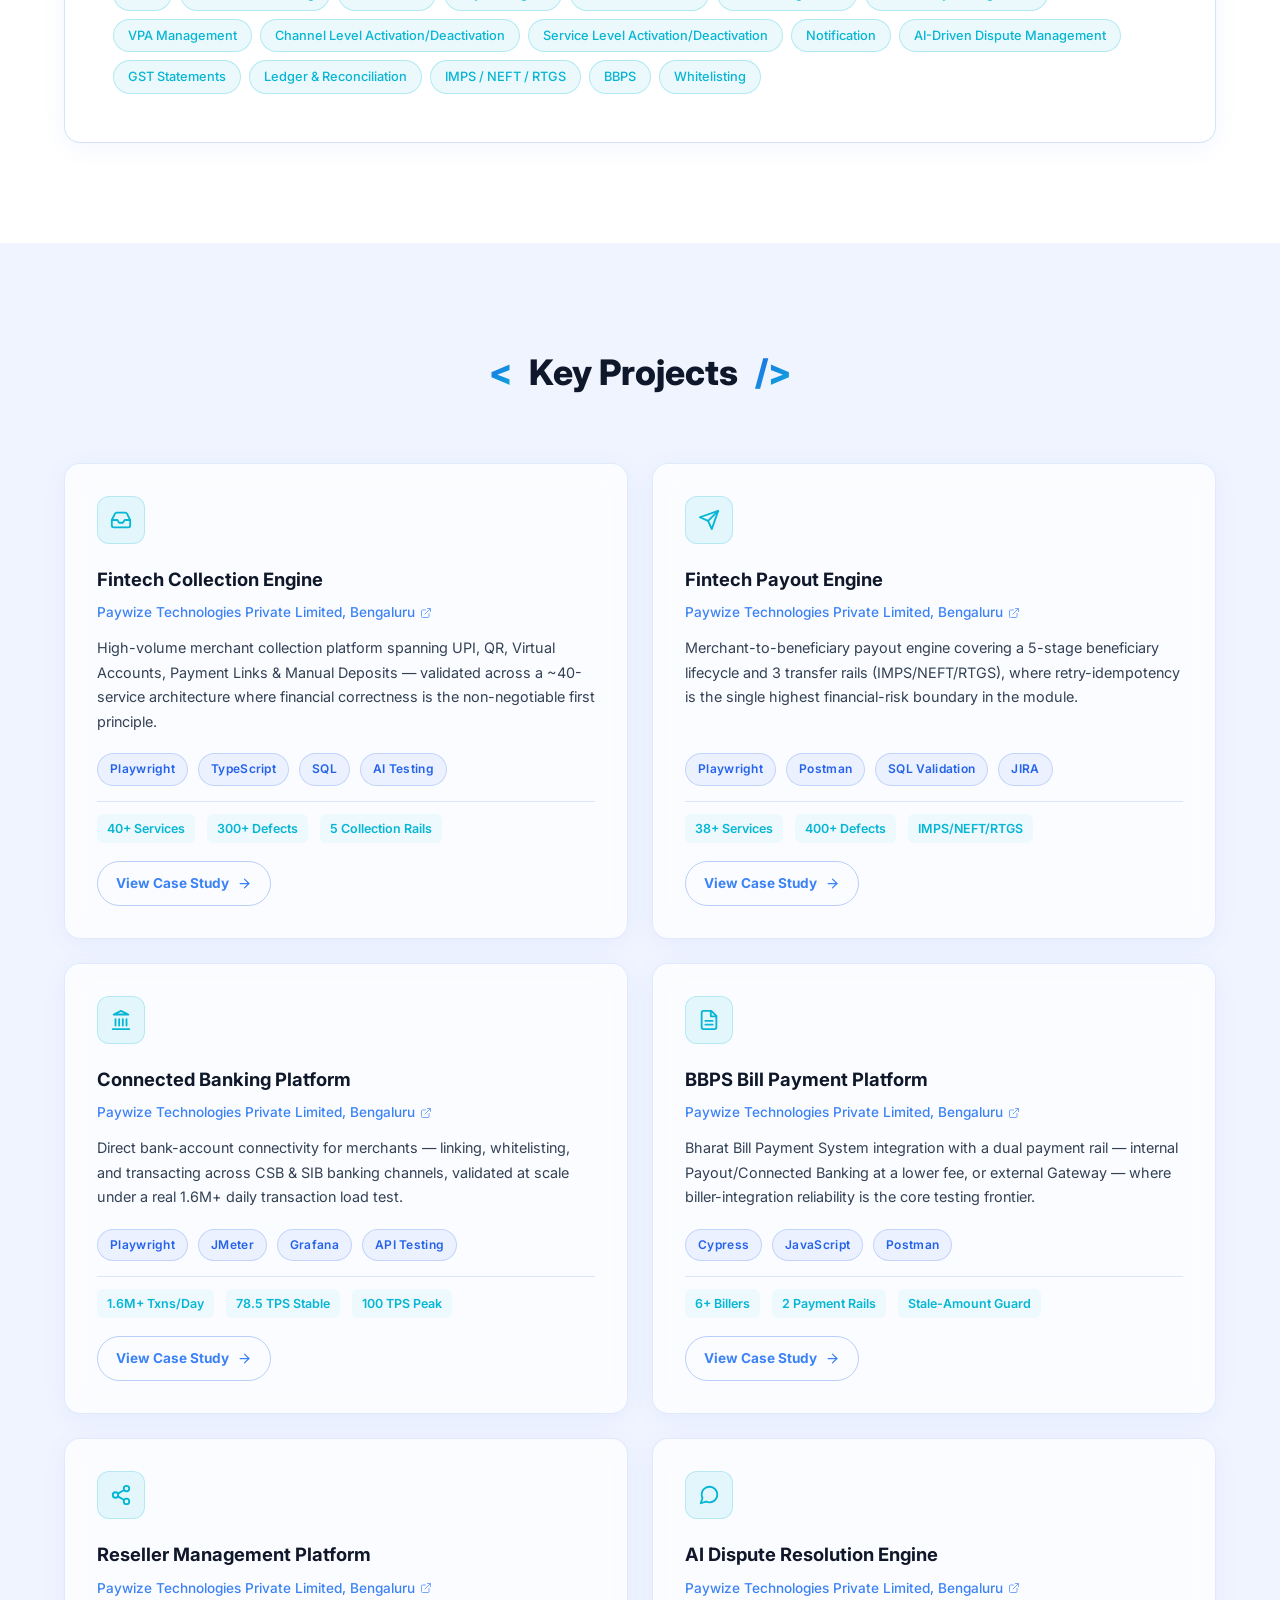
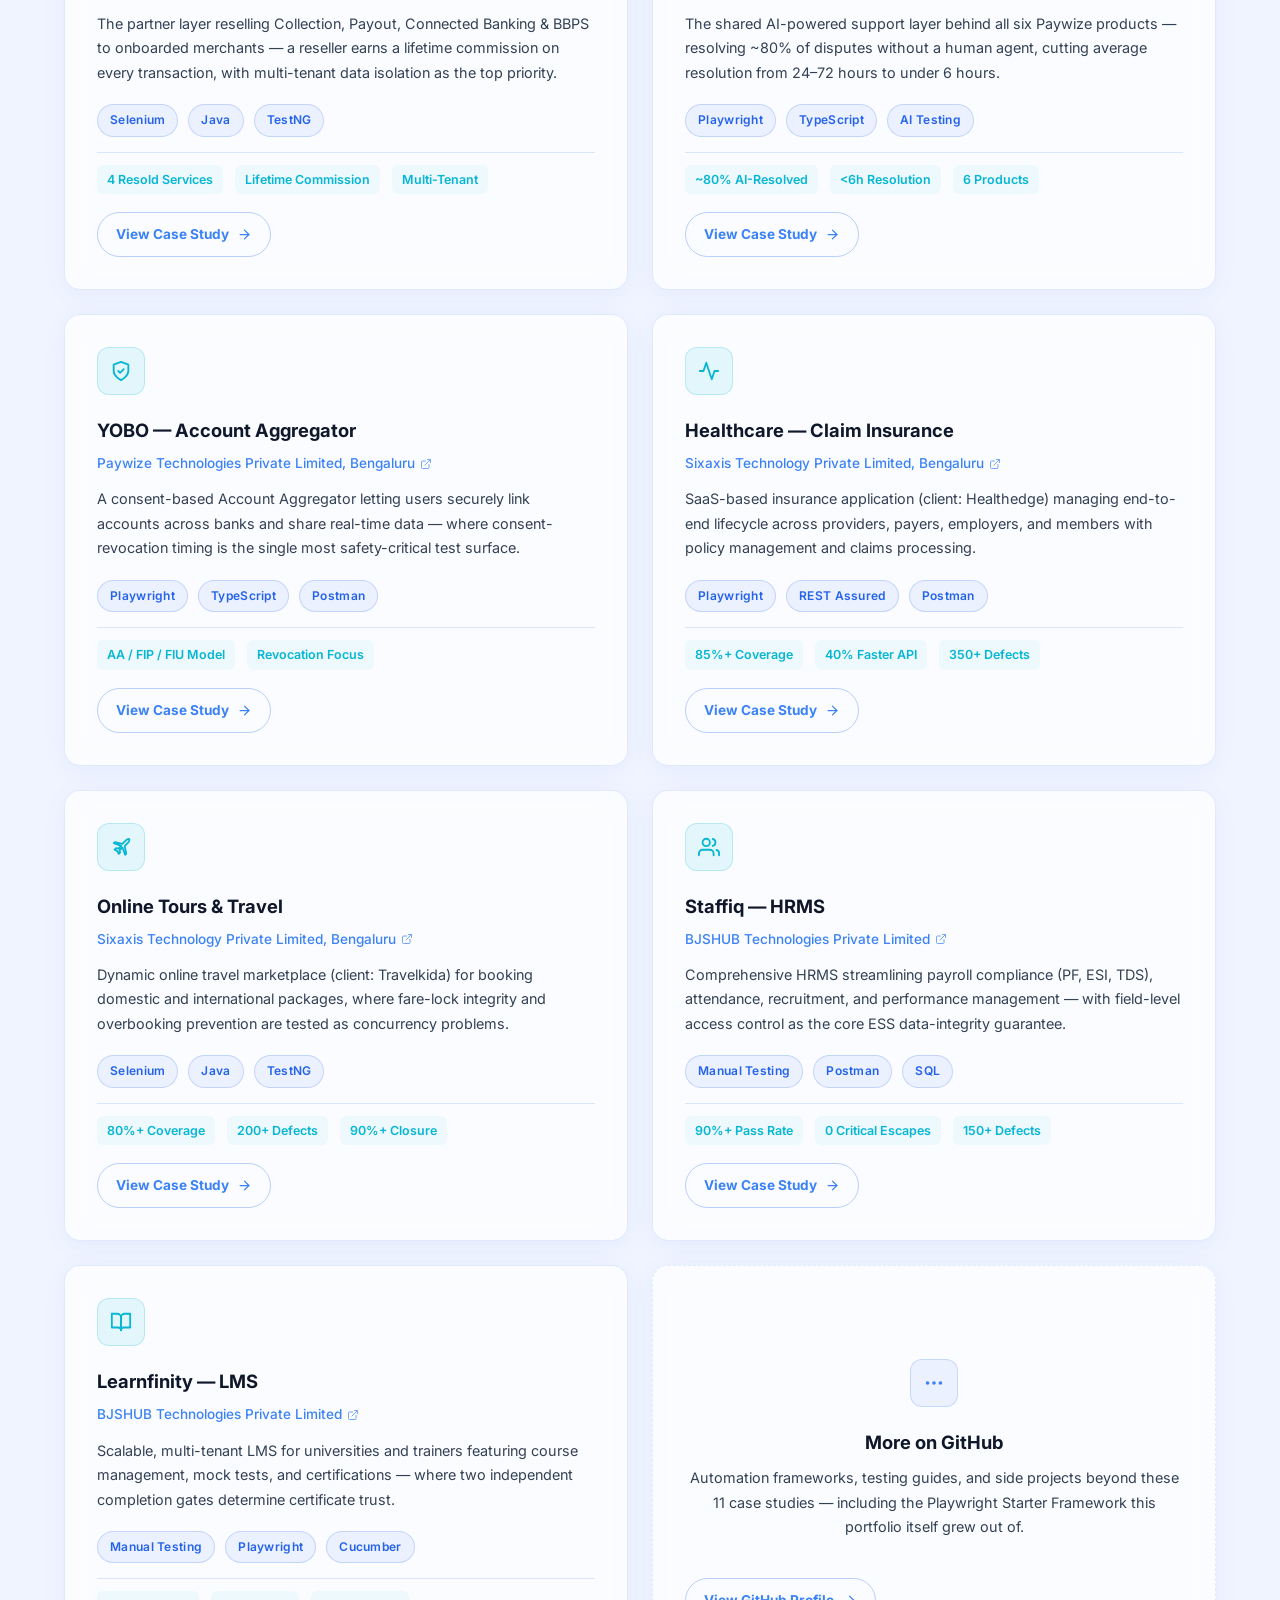
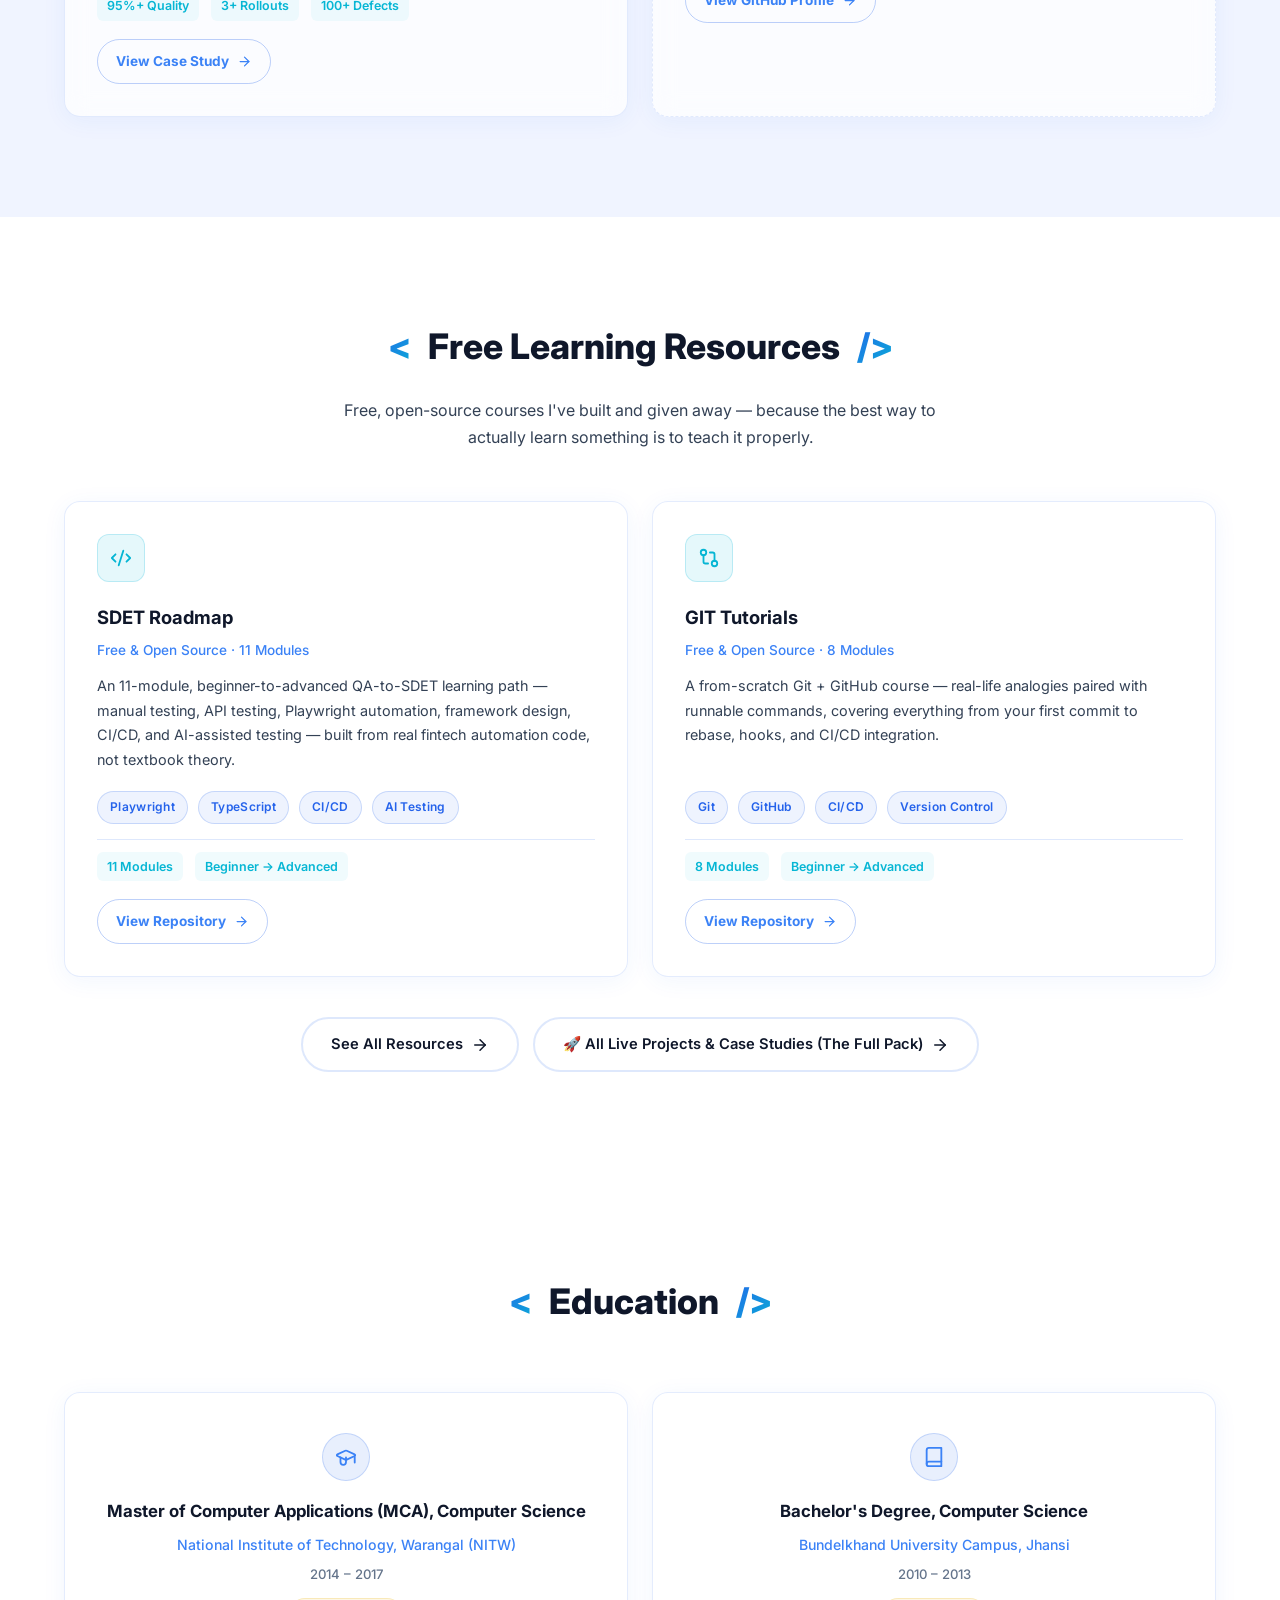
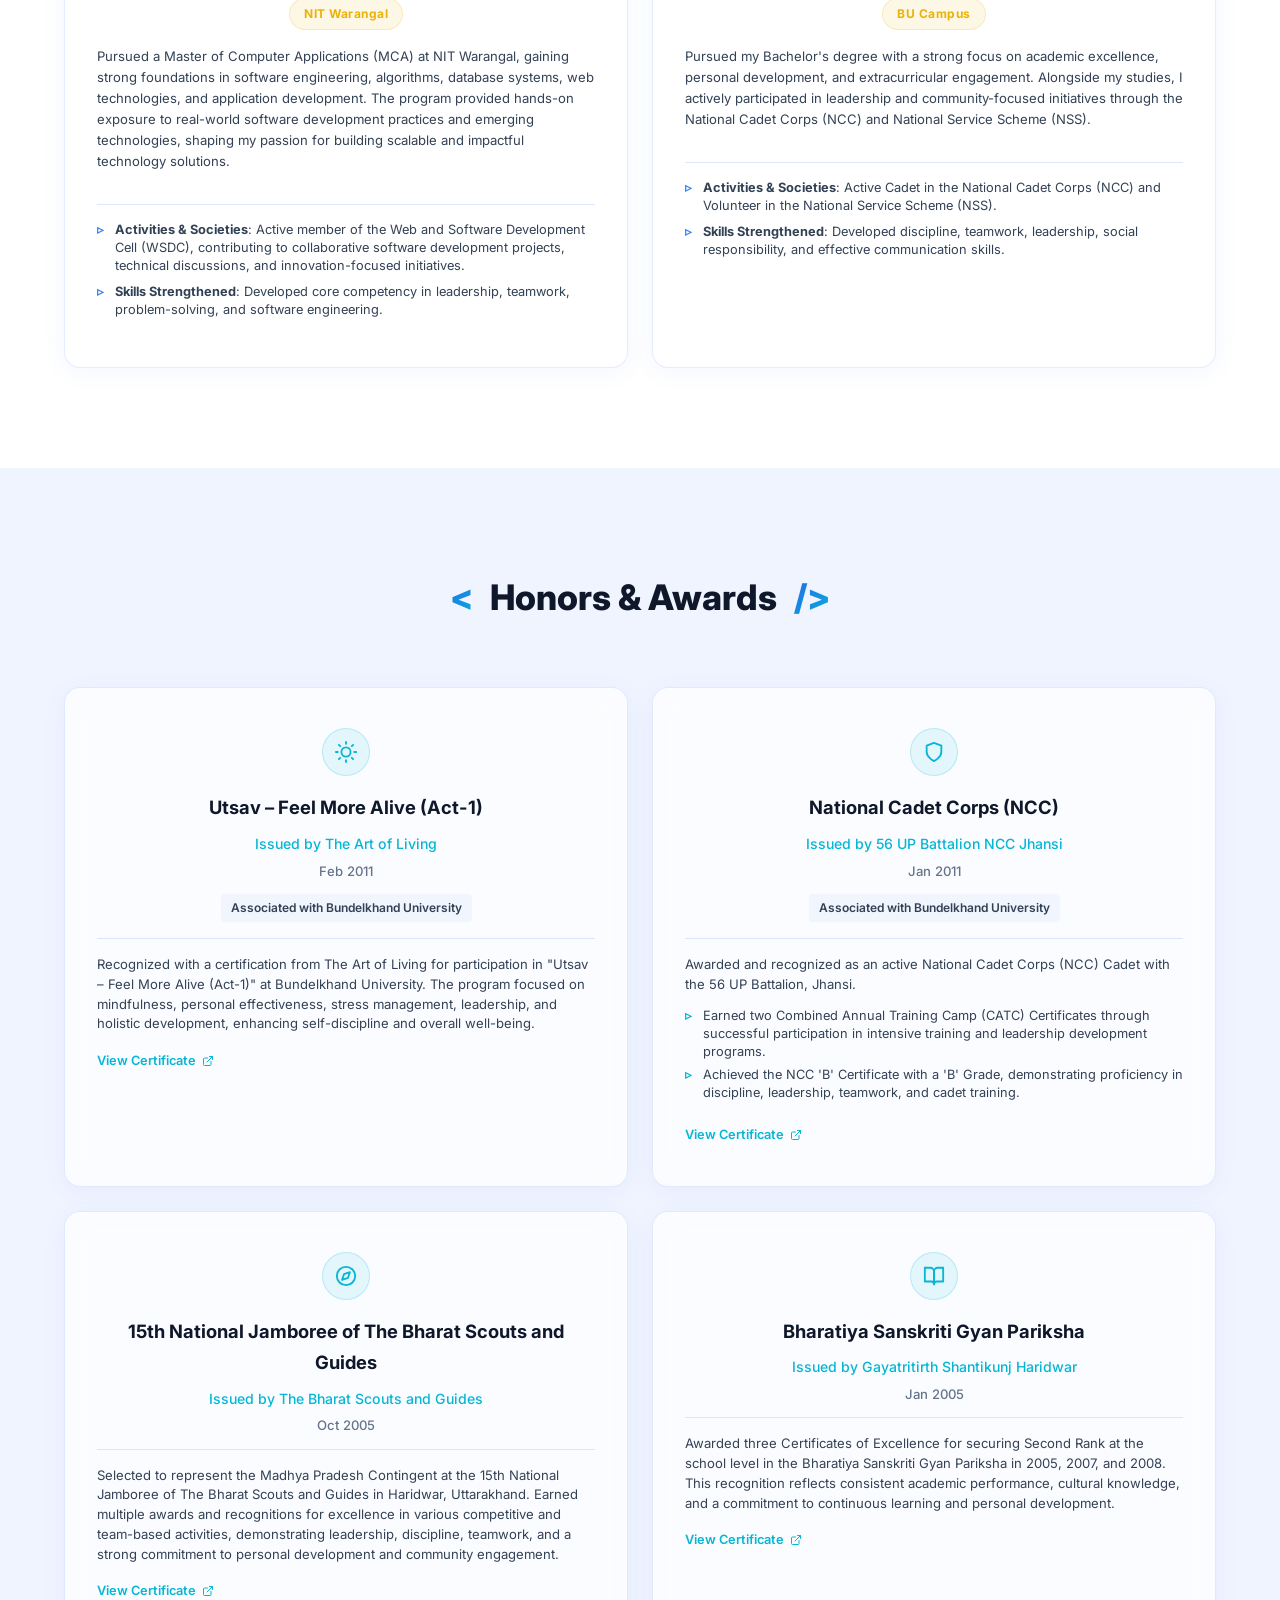
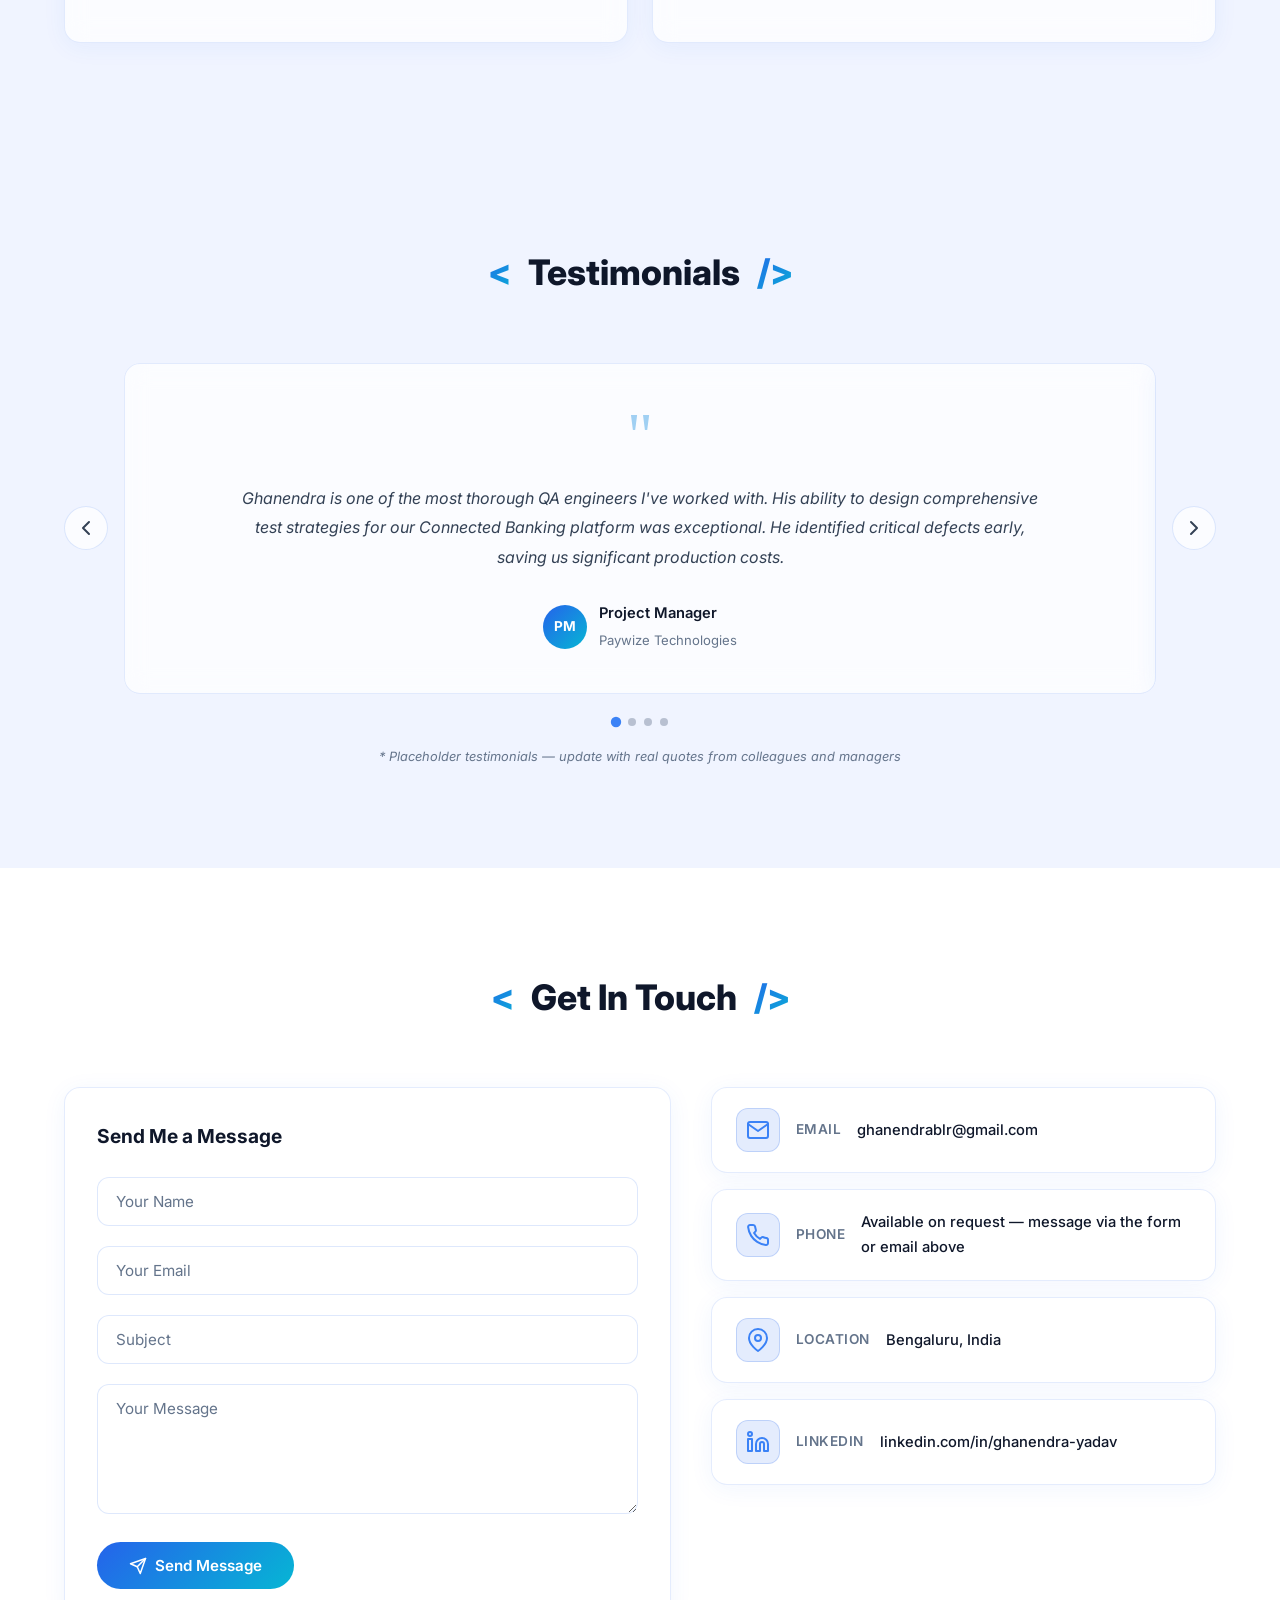
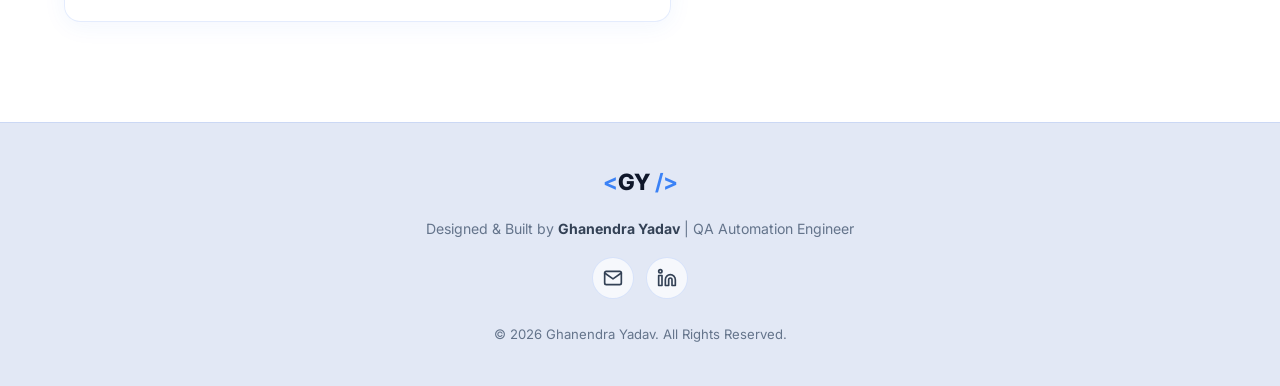
==== commit 27b9434d: "Update URLs after repo rename to ghanendra-sdet.github.io Repo renamed from Ghanendra-Portfolio to g" ====
--- a/index.html
+++ b/index.html
@@ -6,17 +6,17 @@
   <meta name="viewport" content="width=device-width, initial-scale=1.0">
   <meta name="description"
     content="Ghanendra Yadav — Senior QA Automation Engineer with 8.1+ years of experience in Playwright, API Testing, AI-Driven Testing, and Performance Testing across Fintech, Healthcare, and Travel domains.">
-  <link rel="canonical" href="https://ghanendra-sdet.github.io/Ghanendra-Portfolio/">
+  <link rel="canonical" href="https://ghanendra-sdet.github.io/">
   <meta property="og:type" content="website">
   <meta property="og:site_name" content="Ghanendra Yadav — Portfolio">
   <meta property="og:title" content="Ghanendra Yadav | Senior QA Automation Engineer — Portfolio">
   <meta property="og:description" content="Ghanendra Yadav — Senior QA Automation Engineer with 8.1+ years of experience in Playwright, API Testing, AI-Driven Testing, and Performance Testing across Fintech, Healthcare, and Travel domains.">
-  <meta property="og:url" content="https://ghanendra-sdet.github.io/Ghanendra-Portfolio/">
-  <meta property="og:image" content="https://ghanendra-sdet.github.io/Ghanendra-Portfolio/assets/profile.jpg">
+  <meta property="og:url" content="https://ghanendra-sdet.github.io/">
+  <meta property="og:image" content="https://ghanendra-sdet.github.io/assets/profile.jpg">
   <meta name="twitter:card" content="summary_large_image">
   <meta name="twitter:title" content="Ghanendra Yadav | Senior QA Automation Engineer — Portfolio">
   <meta name="twitter:description" content="Ghanendra Yadav — Senior QA Automation Engineer with 8.1+ years of experience in Playwright, API Testing, AI-Driven Testing, and Performance Testing across Fintech, Healthcare, and Travel domains.">
-  <meta name="twitter:image" content="https://ghanendra-sdet.github.io/Ghanendra-Portfolio/assets/profile.jpg">
+  <meta name="twitter:image" content="https://ghanendra-sdet.github.io/assets/profile.jpg">
   <meta name="keywords"
     content="QA Engineer, Automation Testing, Playwright, Selenium, API Testing, Performance Testing, AI Testing, Portfolio">
   <meta name="author" content="Ghanendra Yadav">
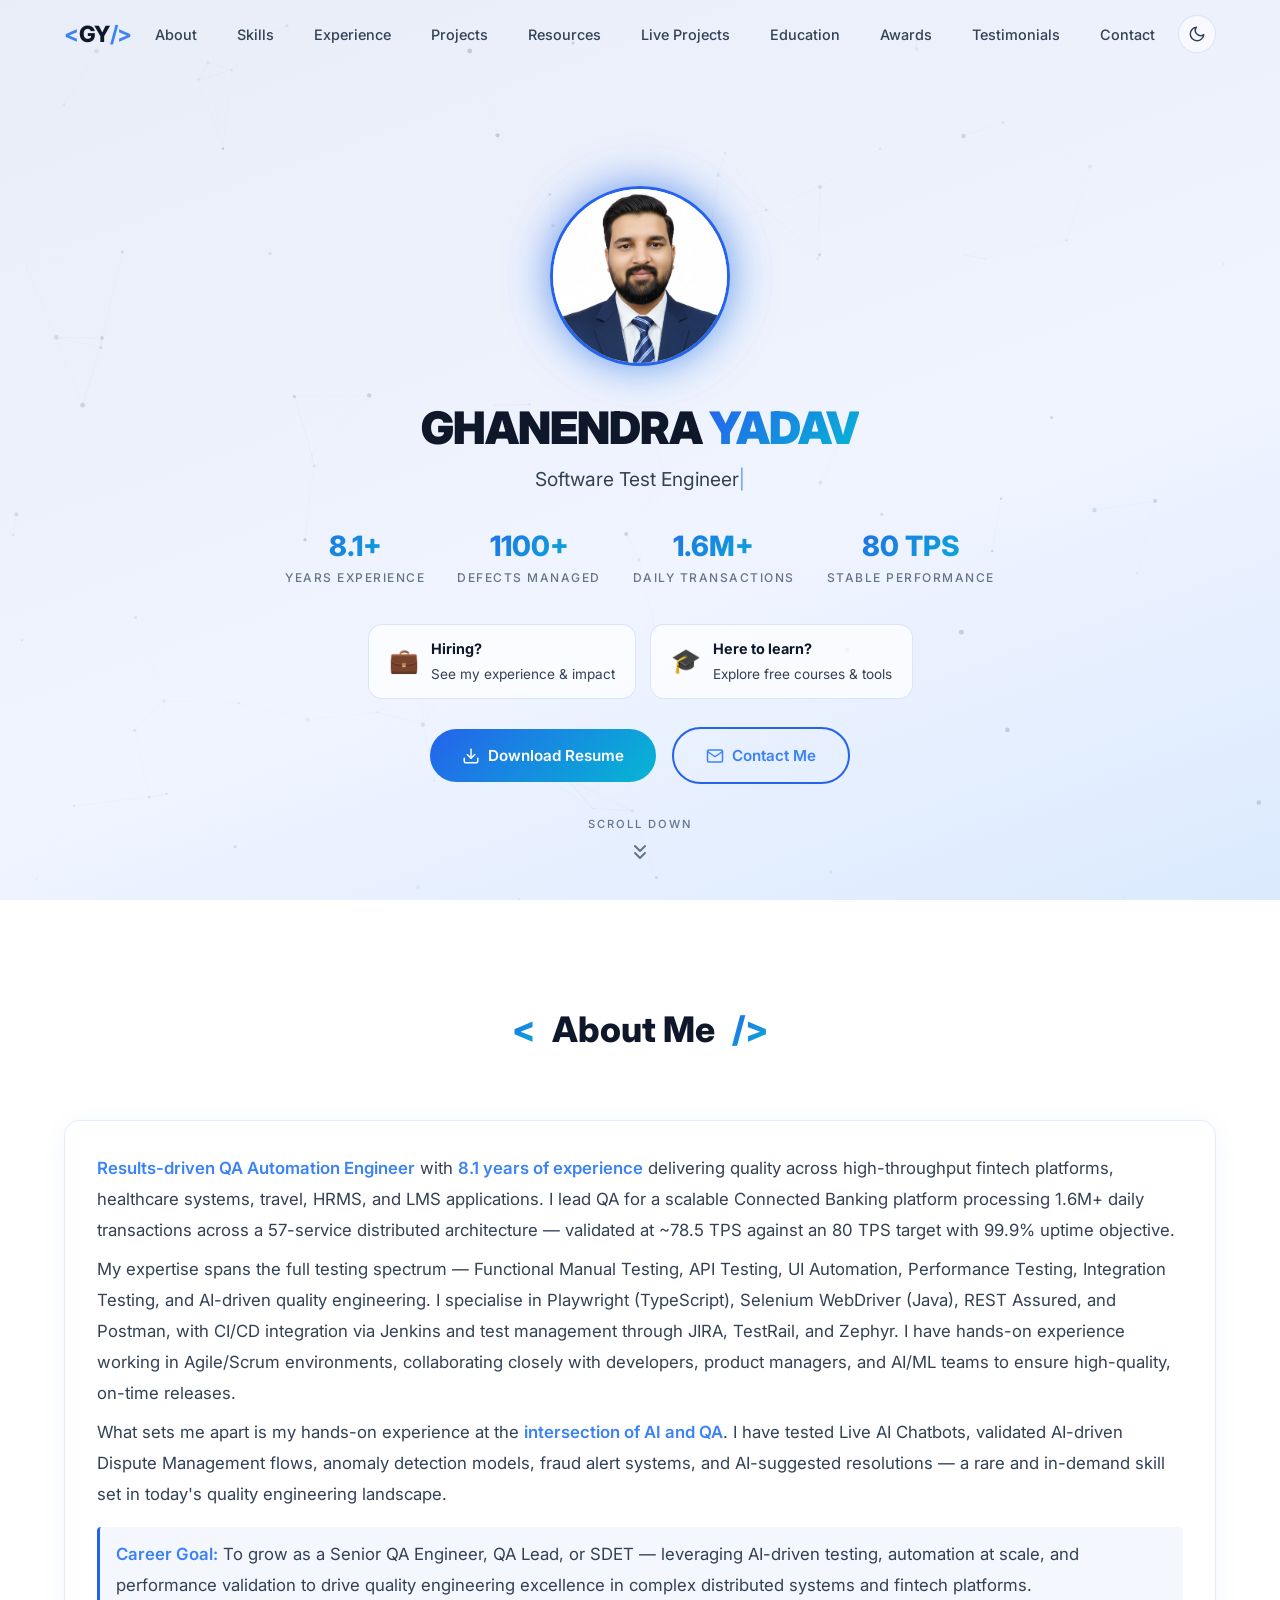
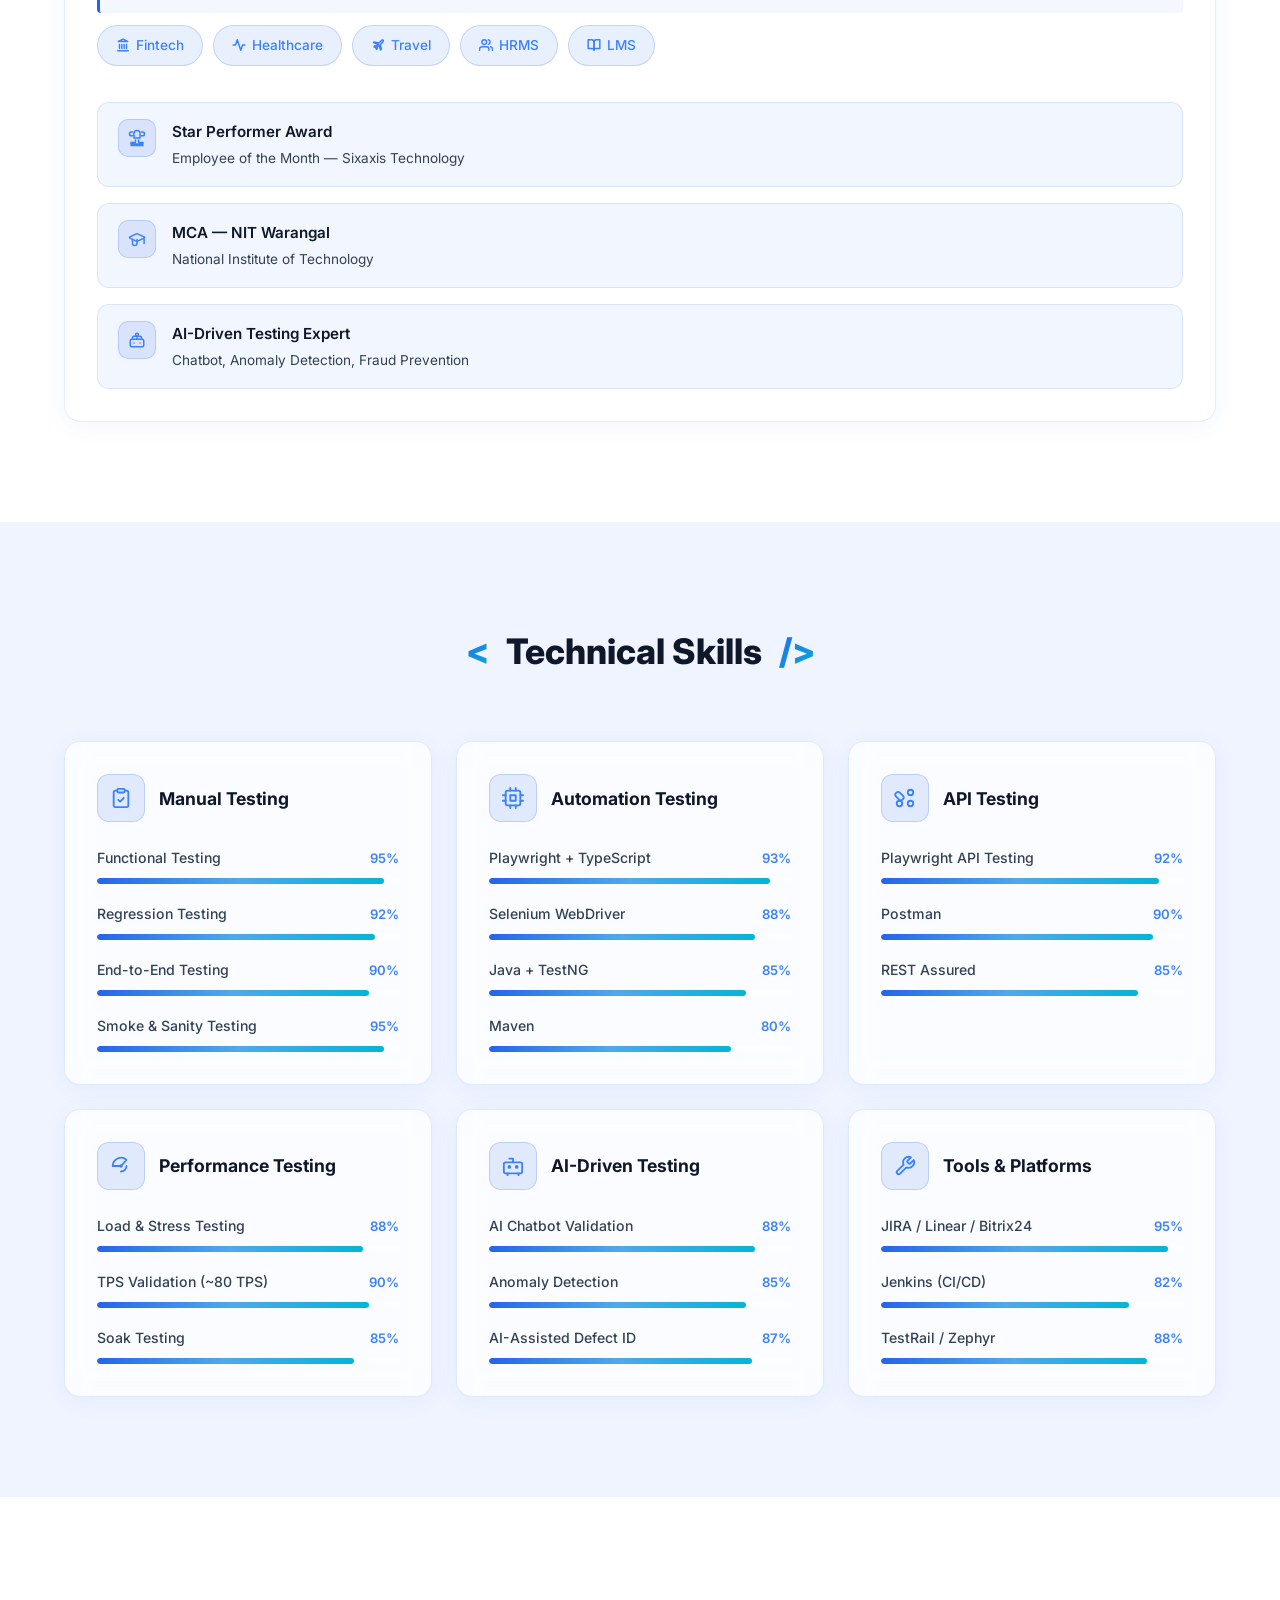
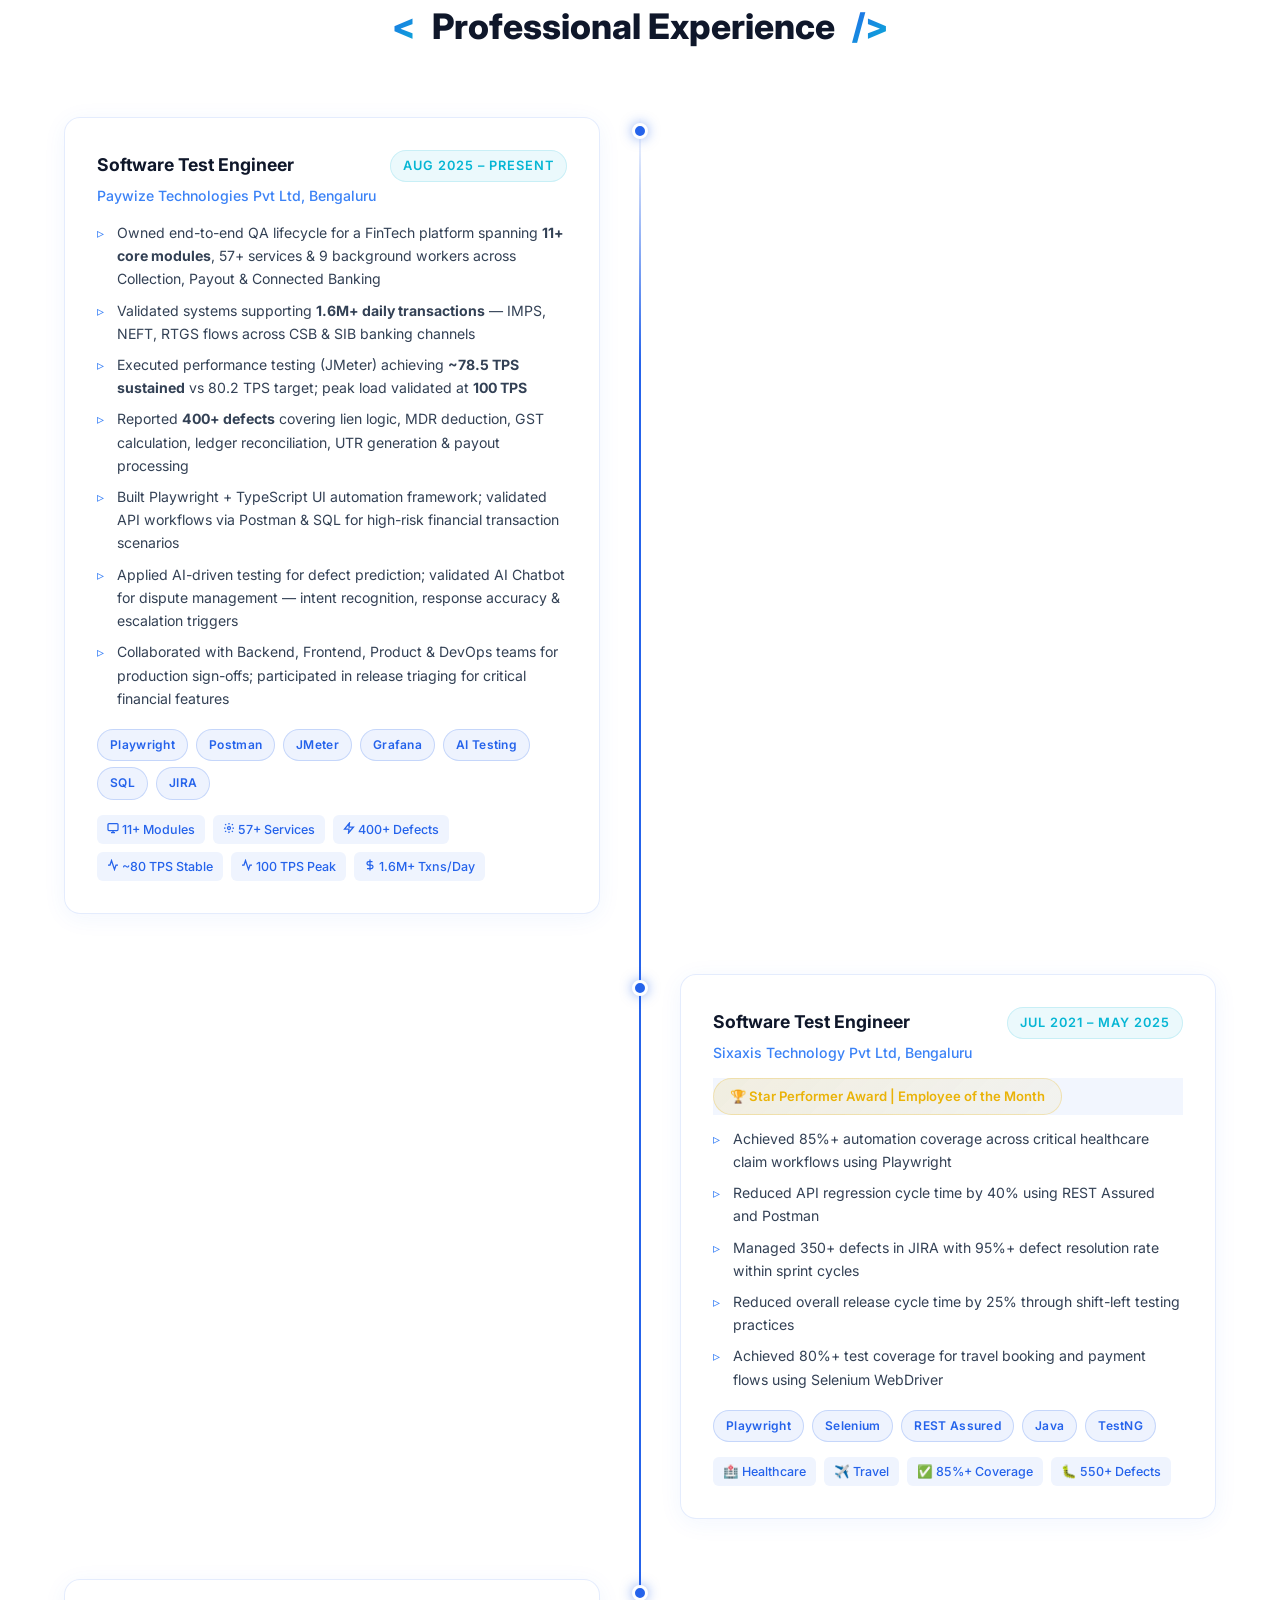
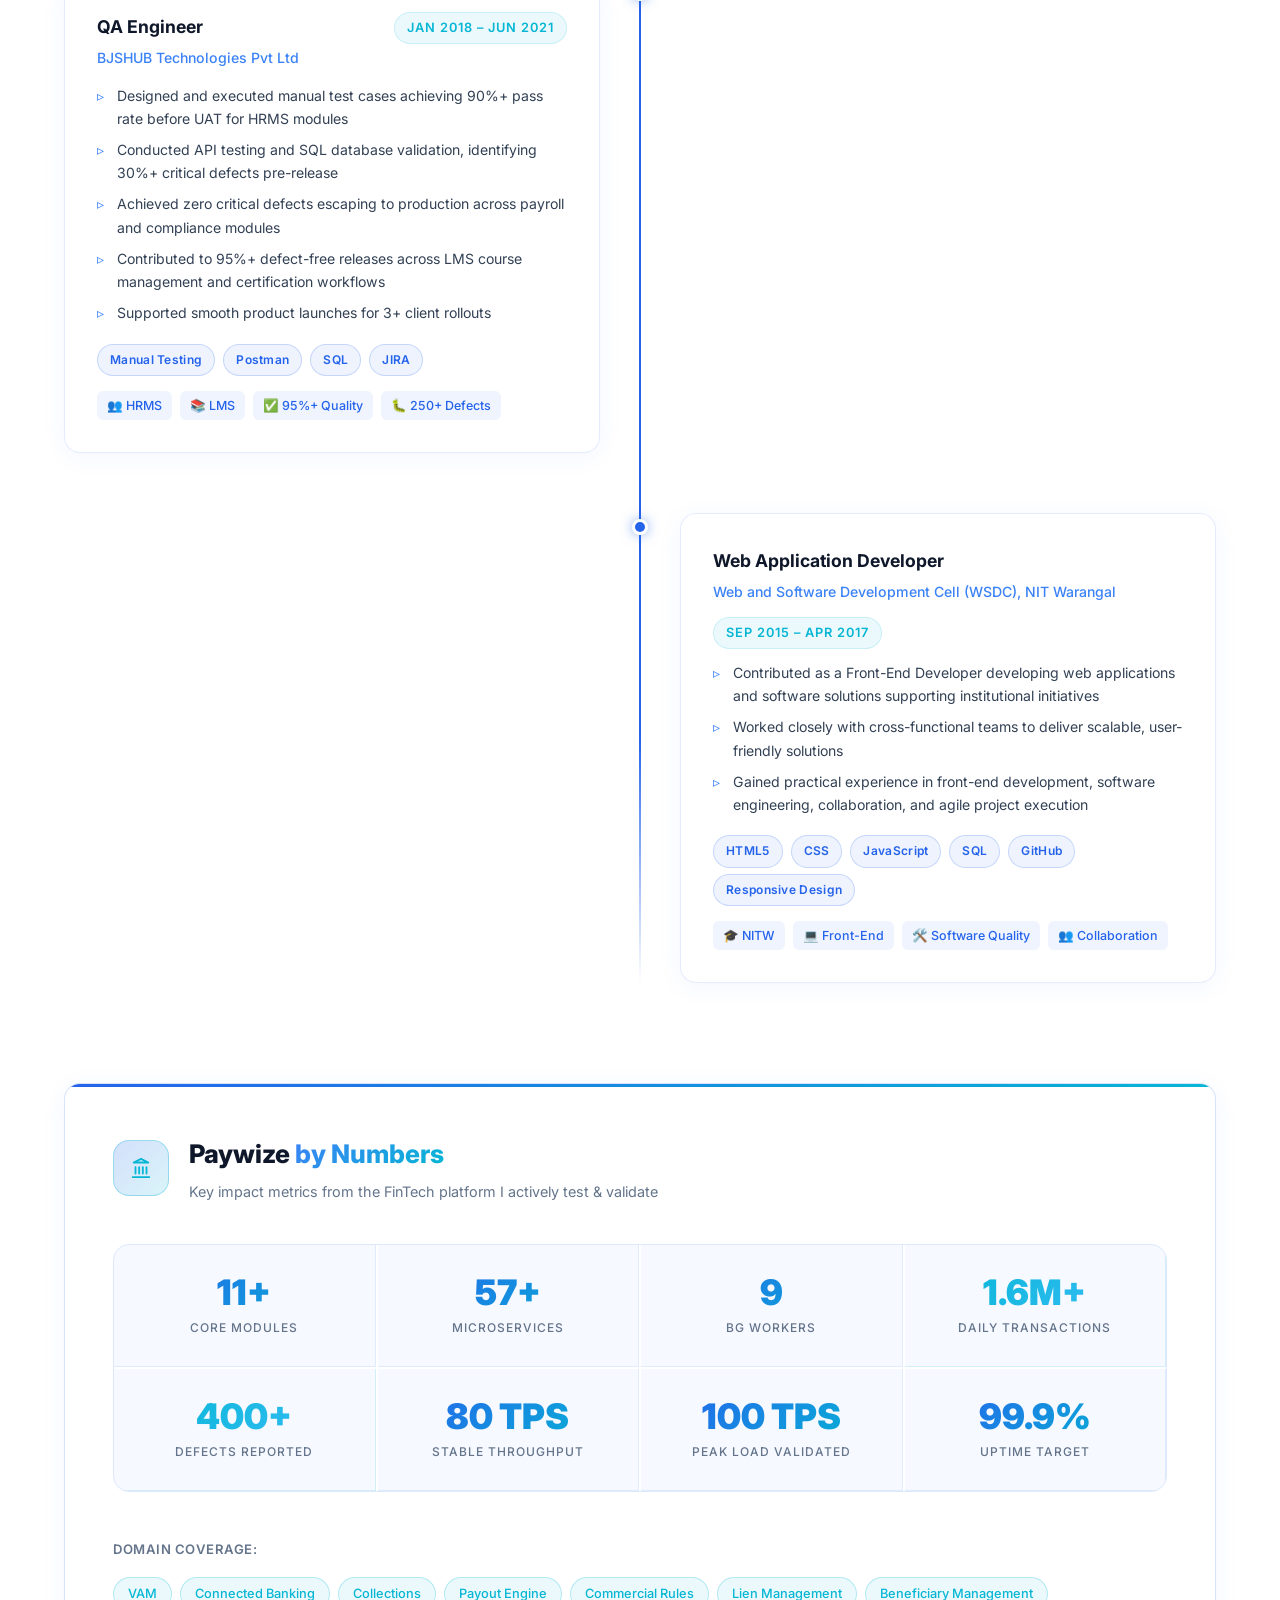
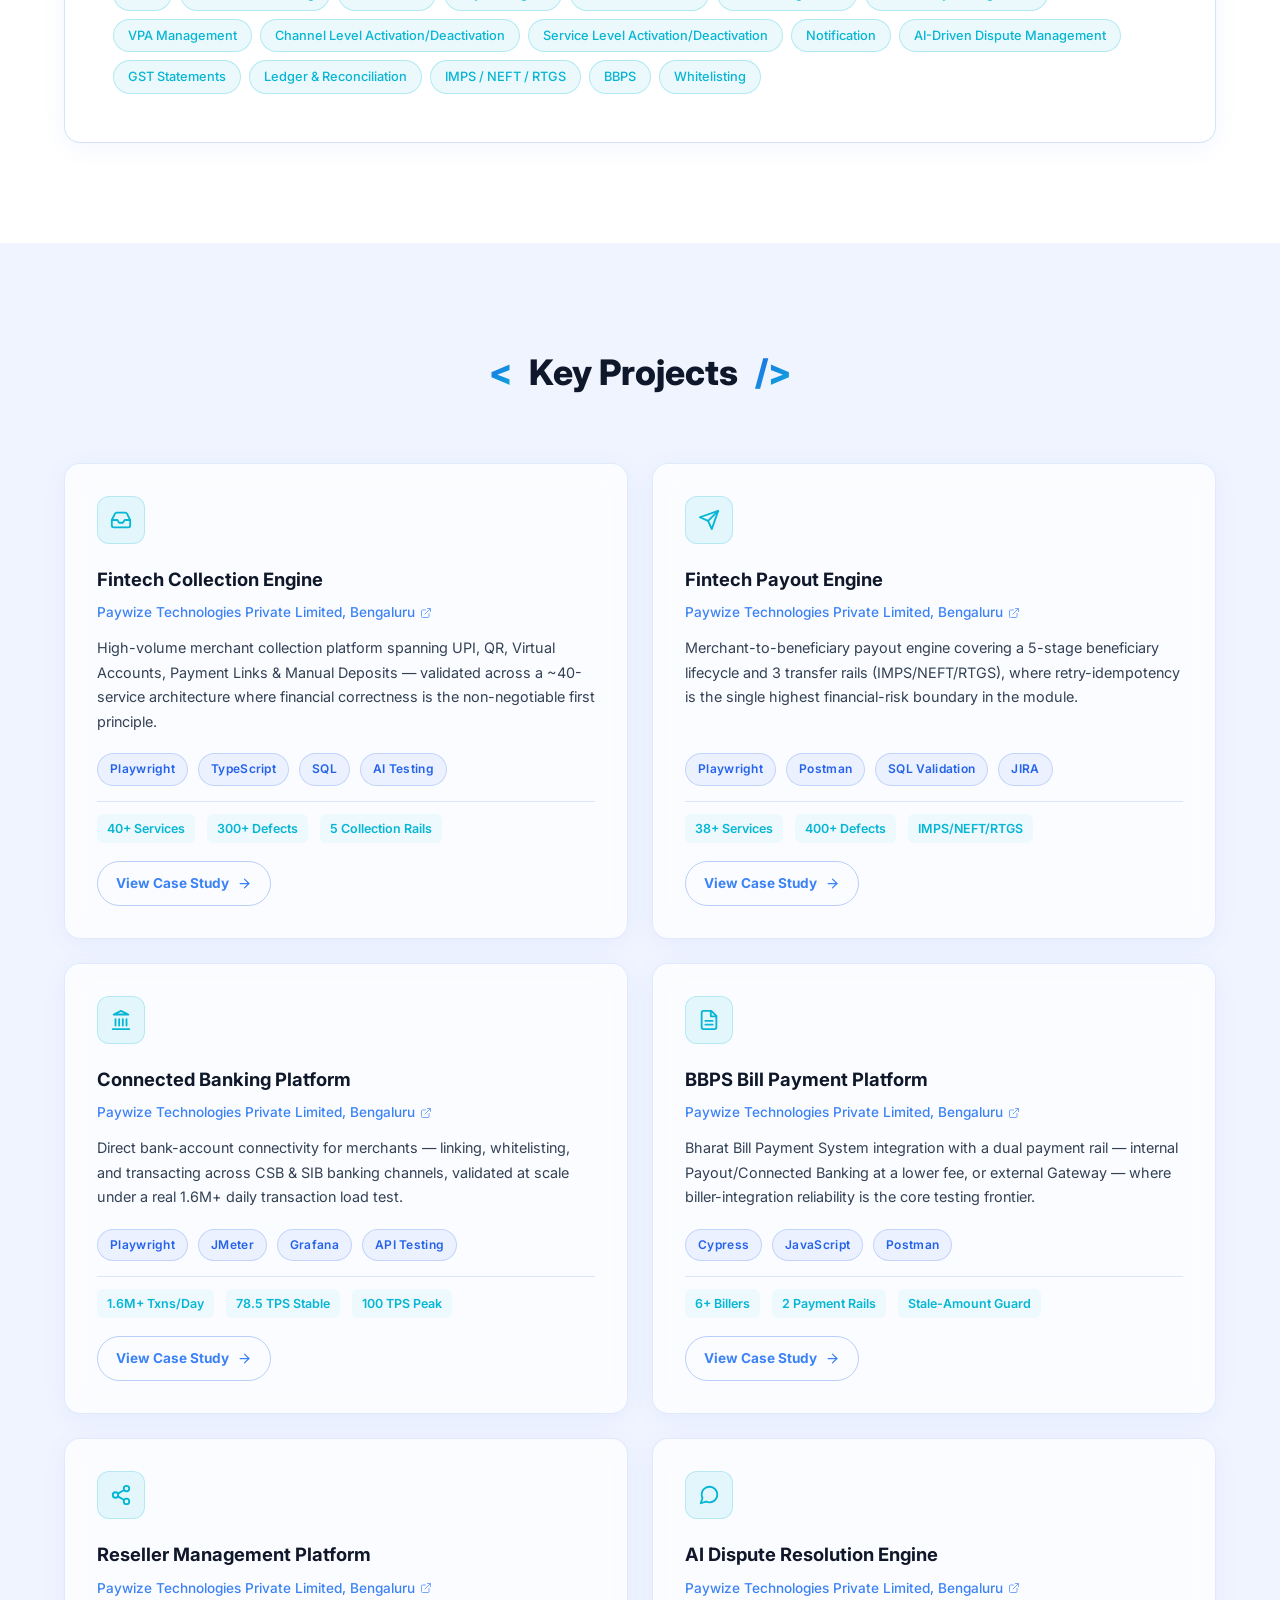
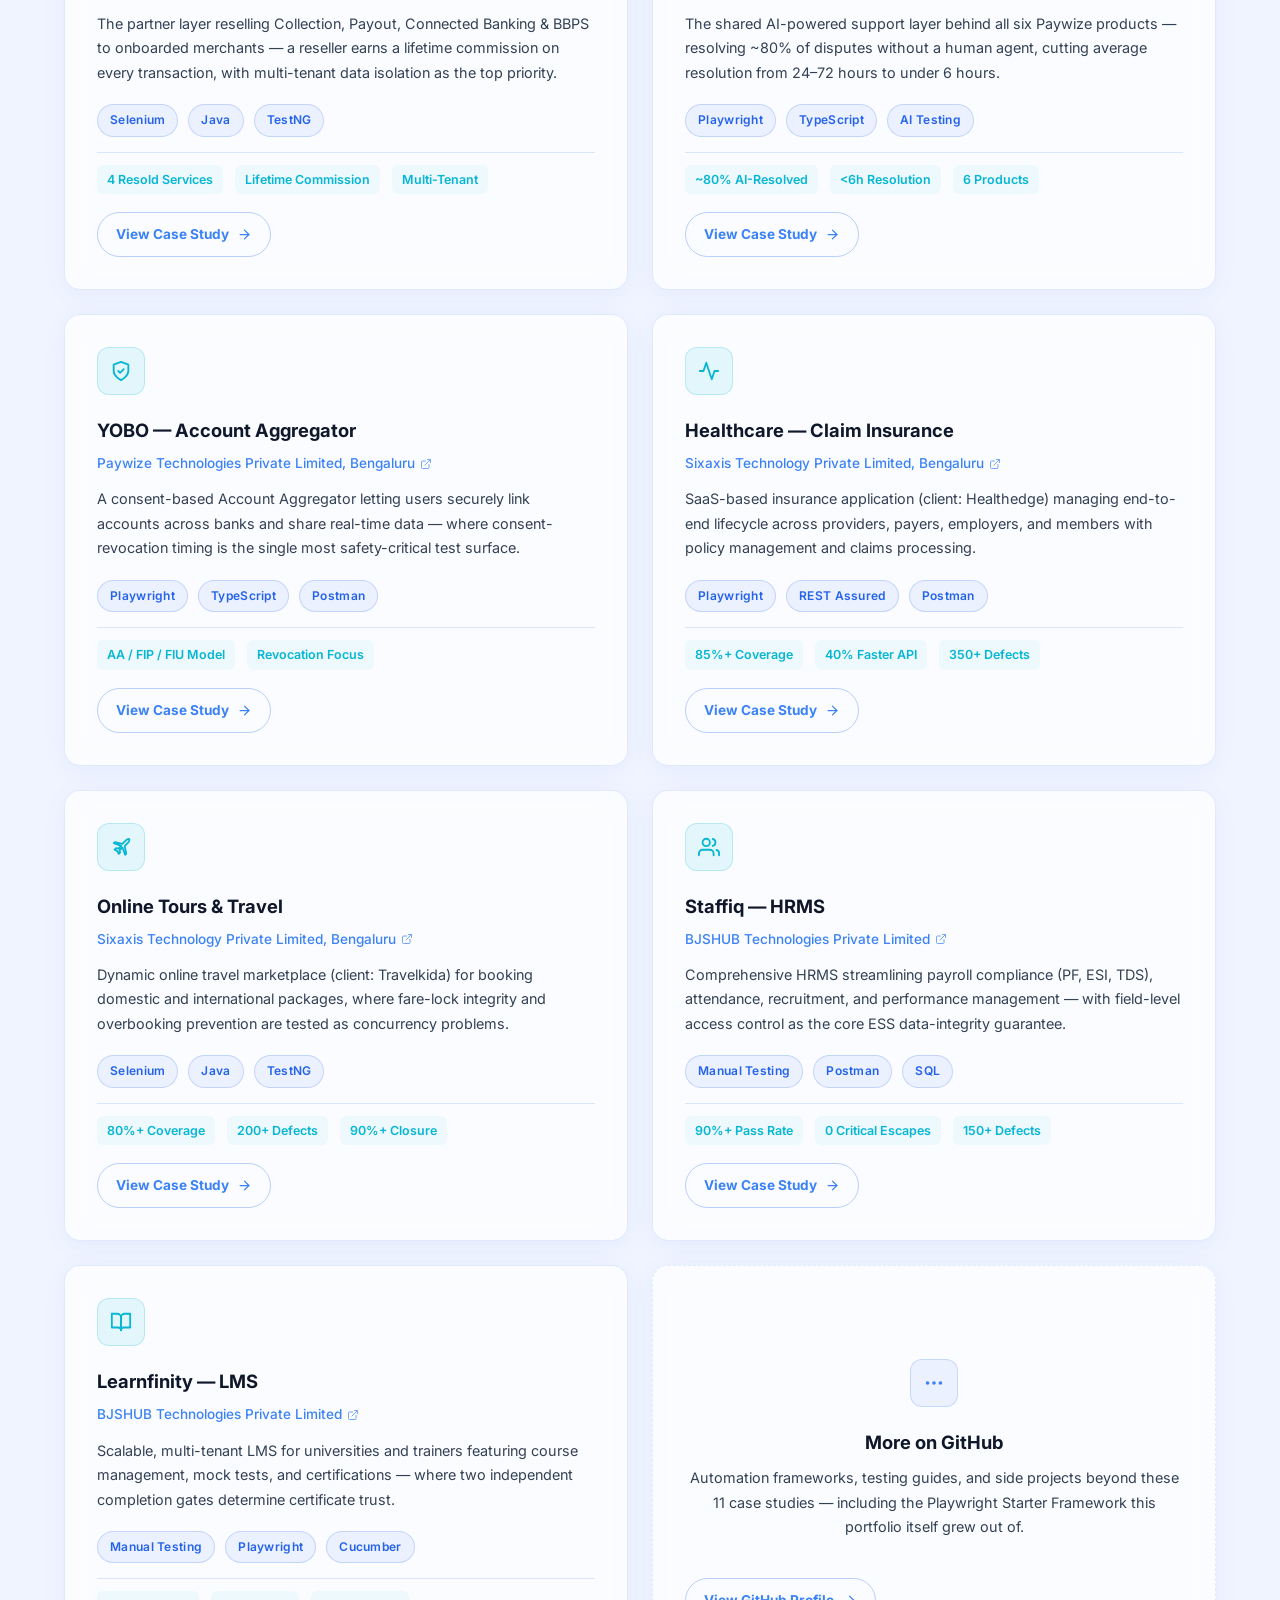
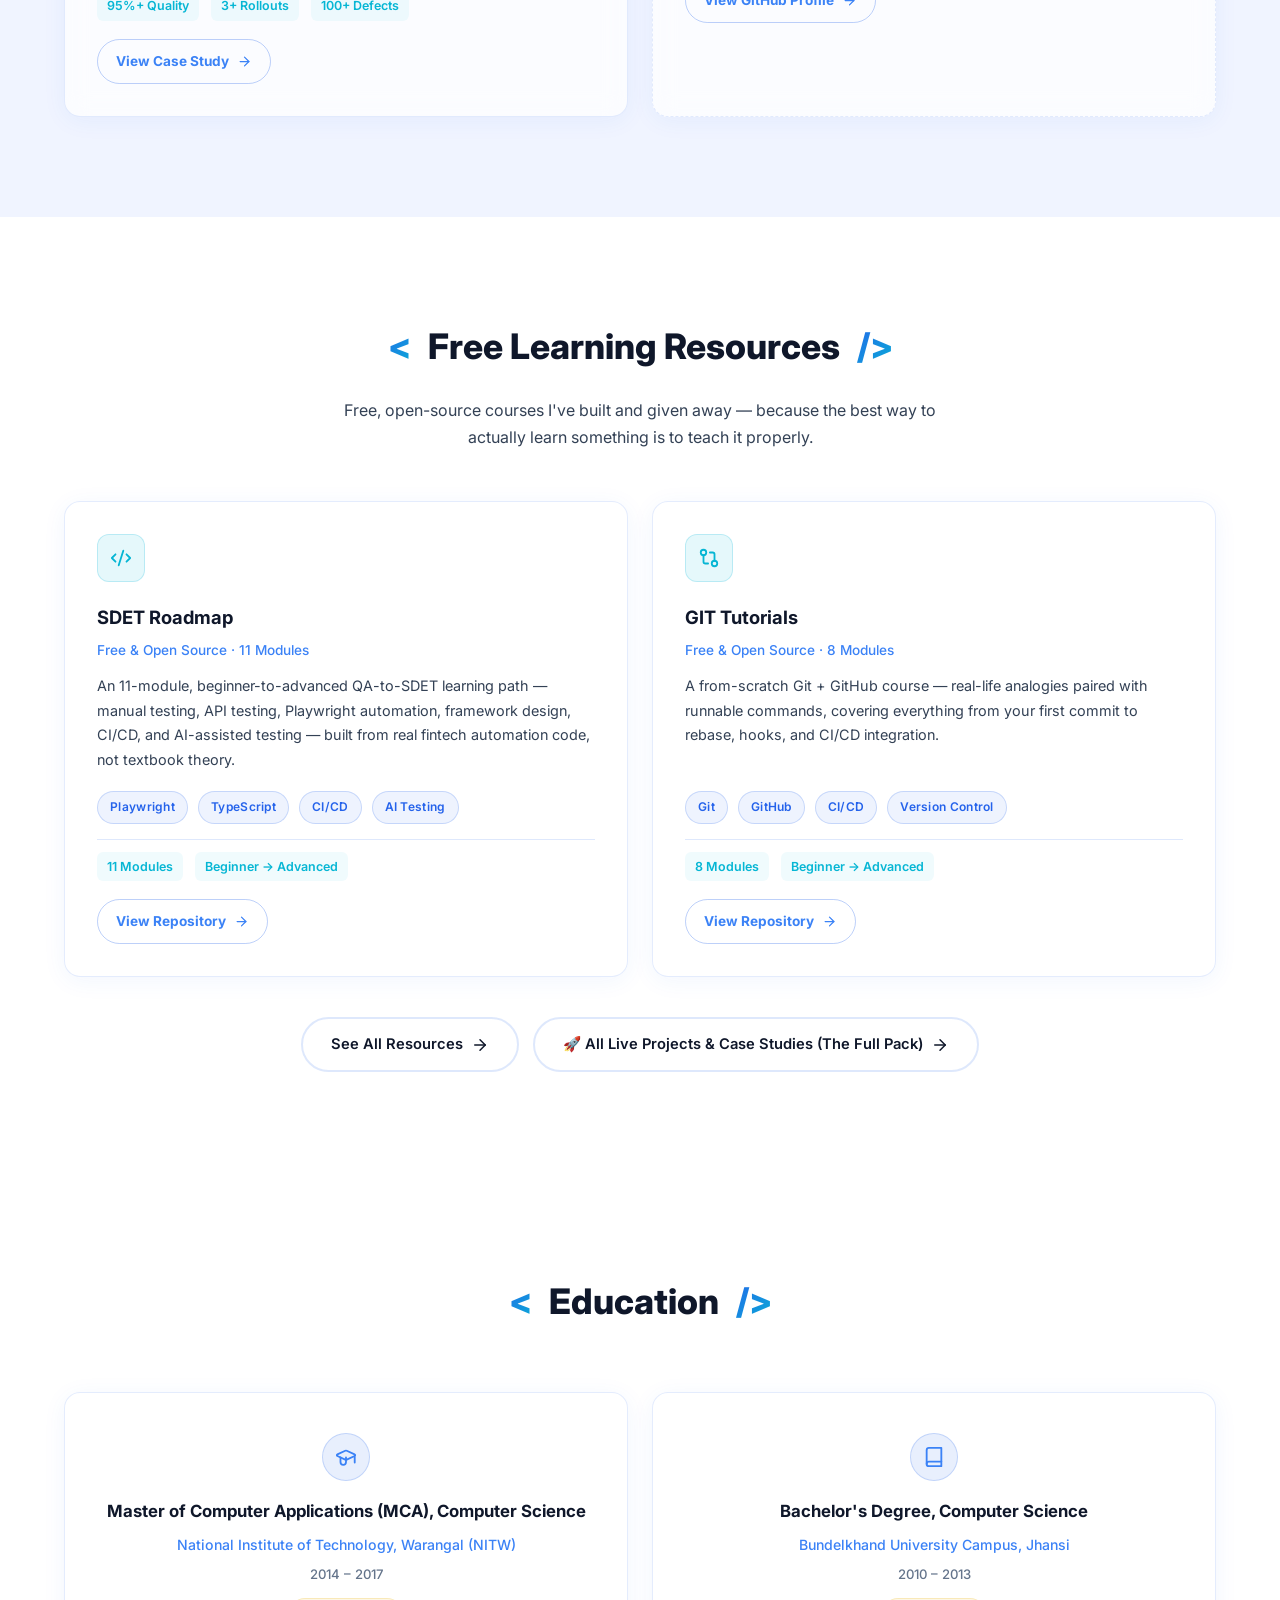
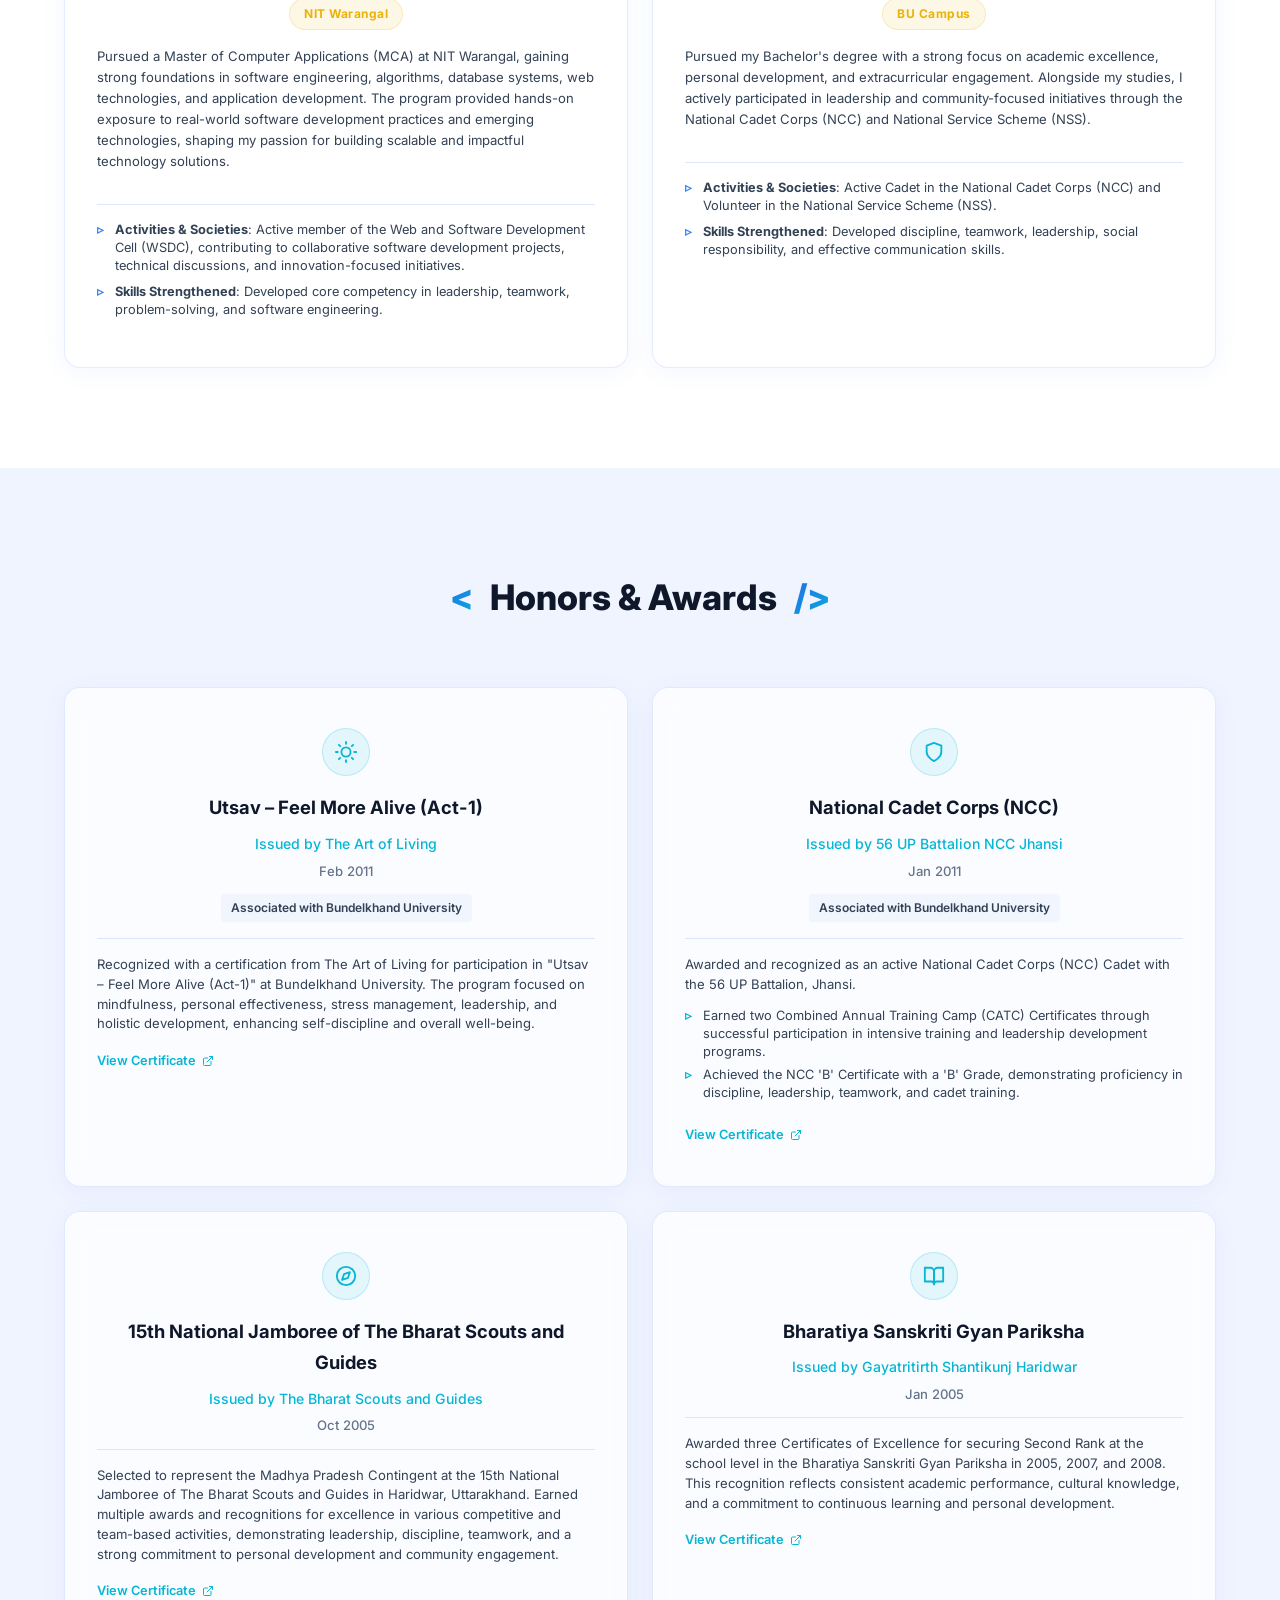
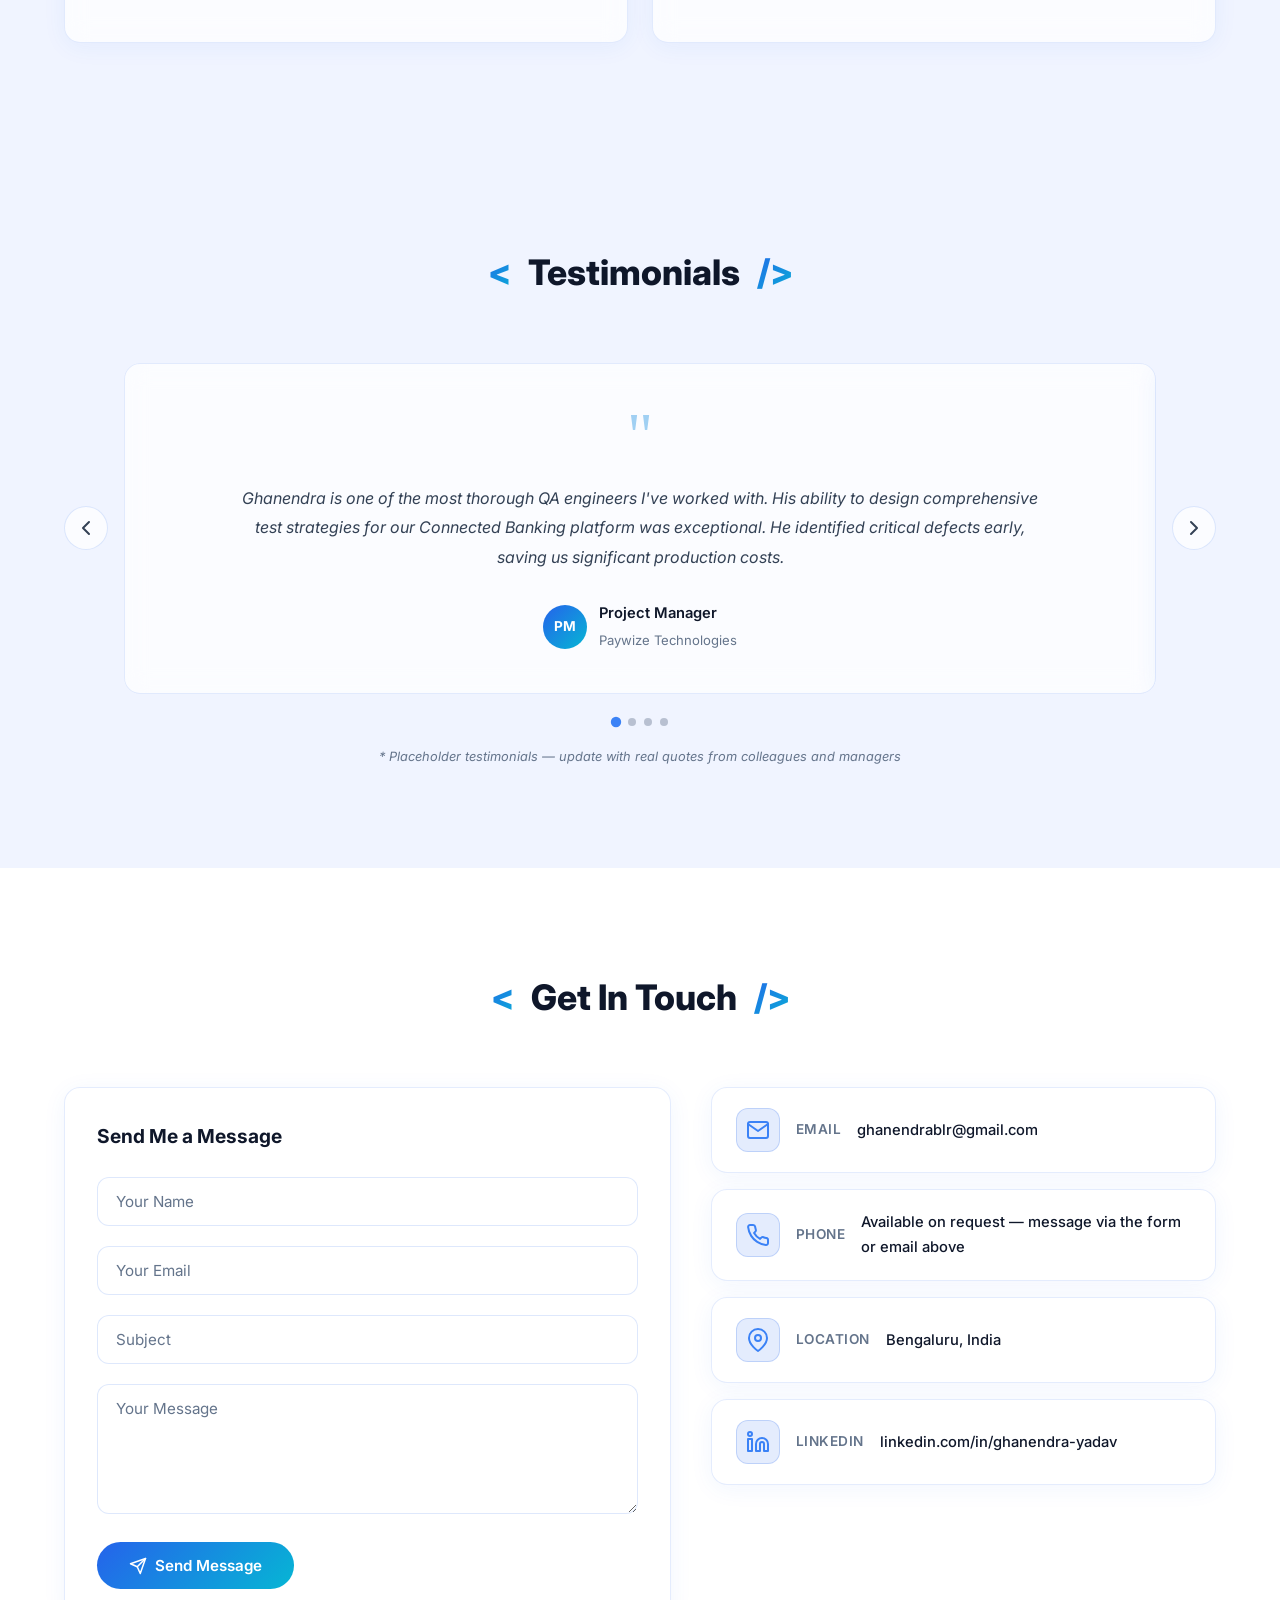
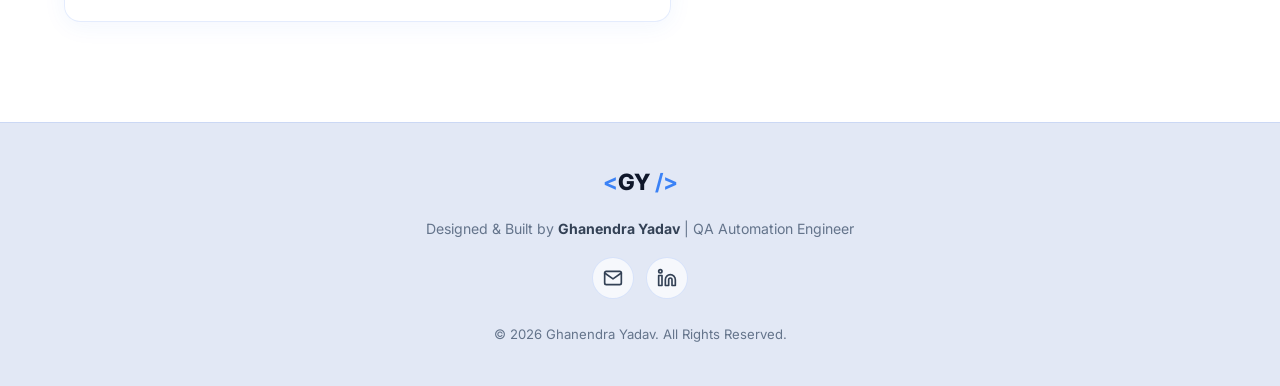
==== commit 5da01d8c: "Rebrand site title/OG tags to "Ghanendra Yadav — QA Automation Engineer" Repo itself stays as ghanen" ====
--- a/index.html
+++ b/index.html
@@ -8,19 +8,19 @@
     content="Ghanendra Yadav — Senior QA Automation Engineer with 8.1+ years of experience in Playwright, API Testing, AI-Driven Testing, and Performance Testing across Fintech, Healthcare, and Travel domains.">
   <link rel="canonical" href="https://ghanendra-sdet.github.io/">
   <meta property="og:type" content="website">
-  <meta property="og:site_name" content="Ghanendra Yadav — Portfolio">
-  <meta property="og:title" content="Ghanendra Yadav | Senior QA Automation Engineer — Portfolio">
+  <meta property="og:site_name" content="Ghanendra Yadav — QA Automation Engineer">
+  <meta property="og:title" content="Ghanendra Yadav — QA Automation Engineer">
   <meta property="og:description" content="Ghanendra Yadav — Senior QA Automation Engineer with 8.1+ years of experience in Playwright, API Testing, AI-Driven Testing, and Performance Testing across Fintech, Healthcare, and Travel domains.">
   <meta property="og:url" content="https://ghanendra-sdet.github.io/">
   <meta property="og:image" content="https://ghanendra-sdet.github.io/assets/profile.jpg">
   <meta name="twitter:card" content="summary_large_image">
-  <meta name="twitter:title" content="Ghanendra Yadav | Senior QA Automation Engineer — Portfolio">
+  <meta name="twitter:title" content="Ghanendra Yadav — QA Automation Engineer">
   <meta name="twitter:description" content="Ghanendra Yadav — Senior QA Automation Engineer with 8.1+ years of experience in Playwright, API Testing, AI-Driven Testing, and Performance Testing across Fintech, Healthcare, and Travel domains.">
   <meta name="twitter:image" content="https://ghanendra-sdet.github.io/assets/profile.jpg">
   <meta name="keywords"
     content="QA Engineer, Automation Testing, Playwright, Selenium, API Testing, Performance Testing, AI Testing, Portfolio">
   <meta name="author" content="Ghanendra Yadav">
-  <title>Ghanendra Yadav | Senior QA Automation Engineer — Portfolio</title>
+  <title>Ghanendra Yadav — QA Automation Engineer</title>
   <link rel="preconnect" href="https://fonts.googleapis.com">
   <link rel="preconnect" href="https://fonts.gstatic.com" crossorigin>
   <link href="https://fonts.googleapis.com/css2?family=Inter:wght@300;400;500;600;700;800;900&display=swap"
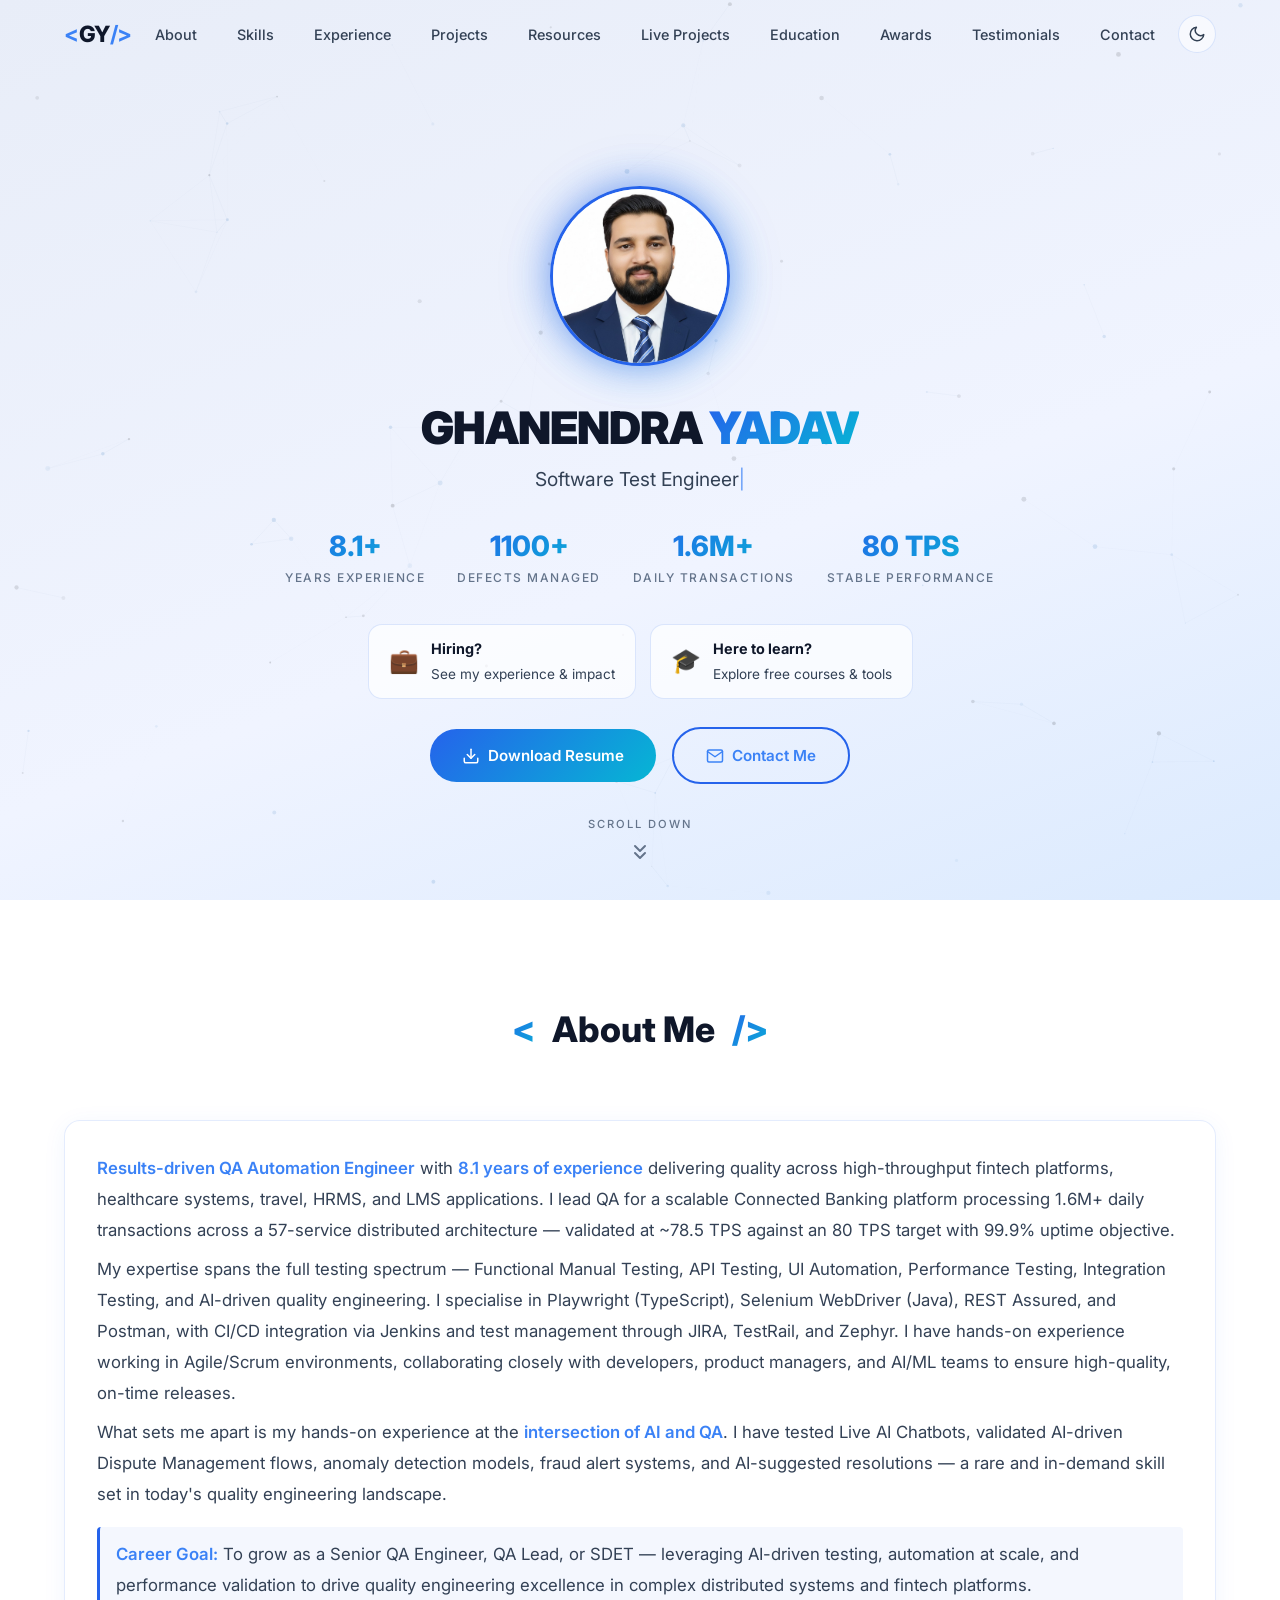
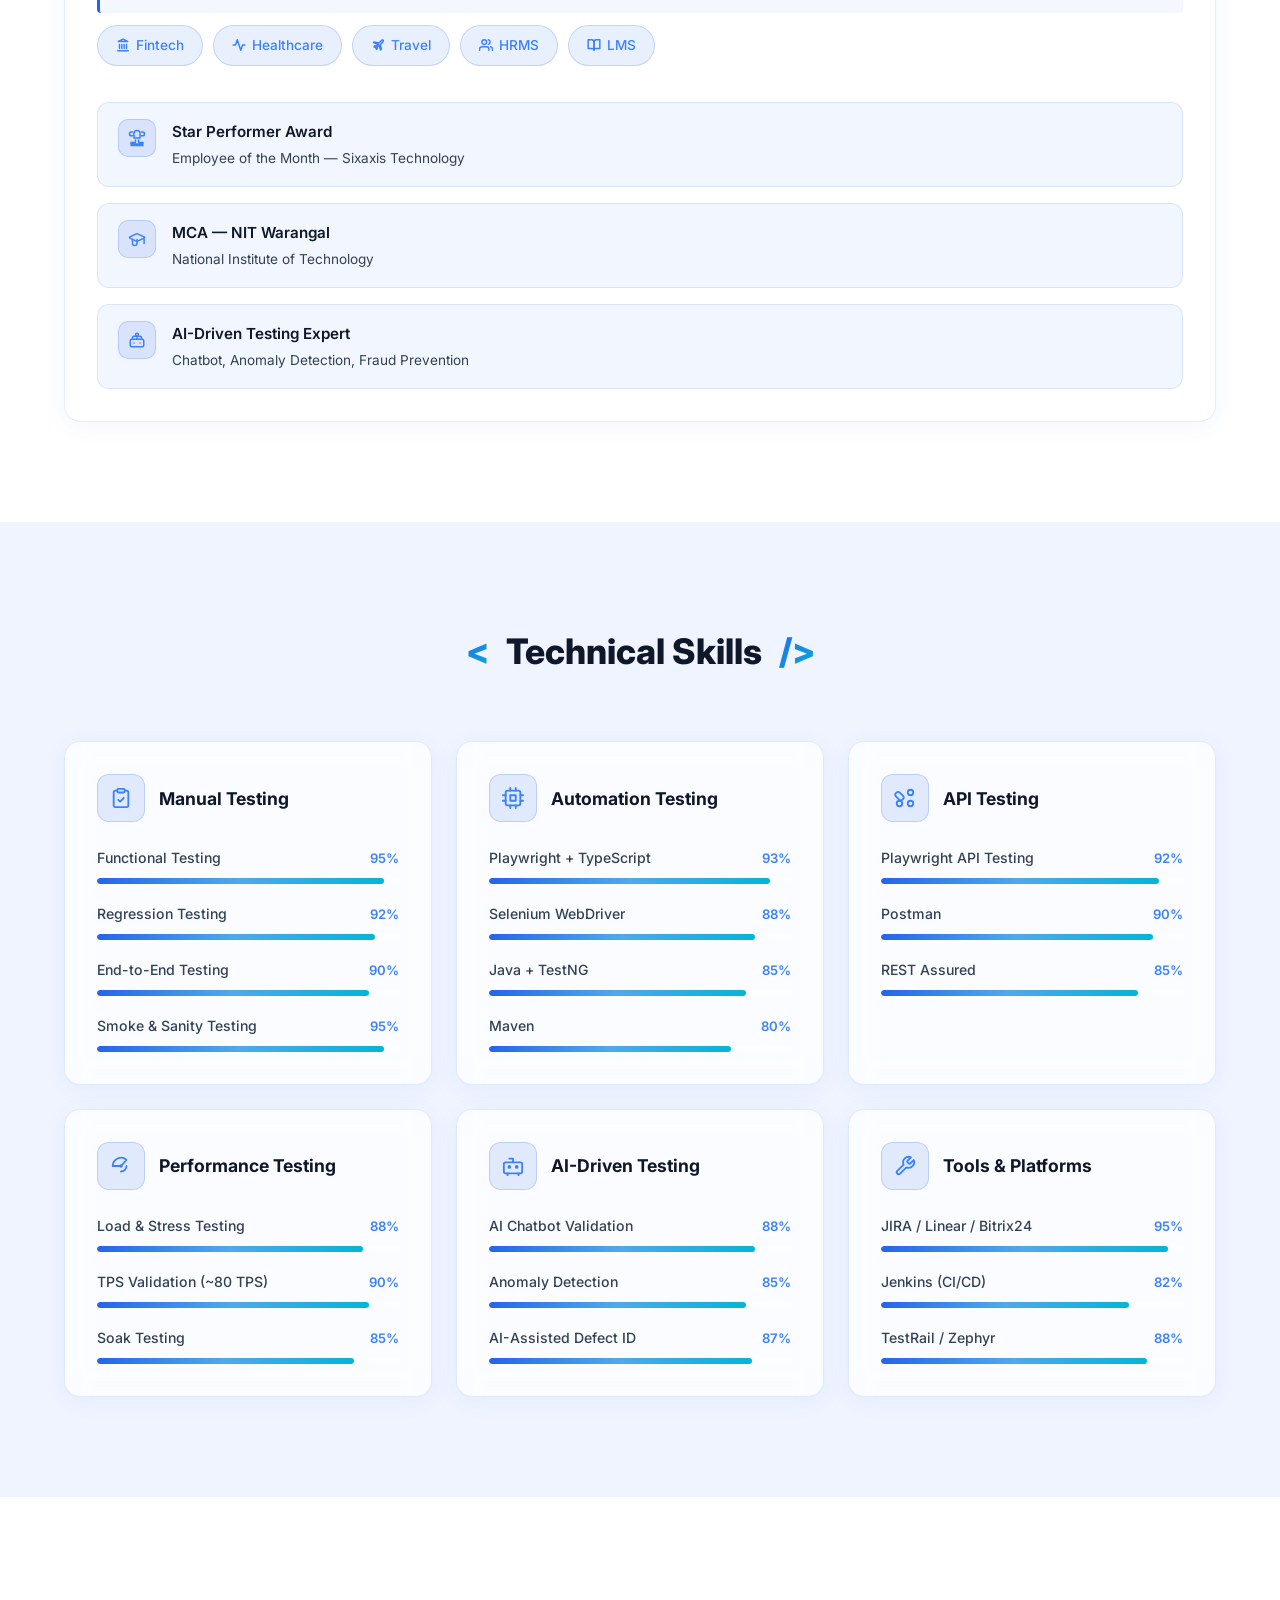
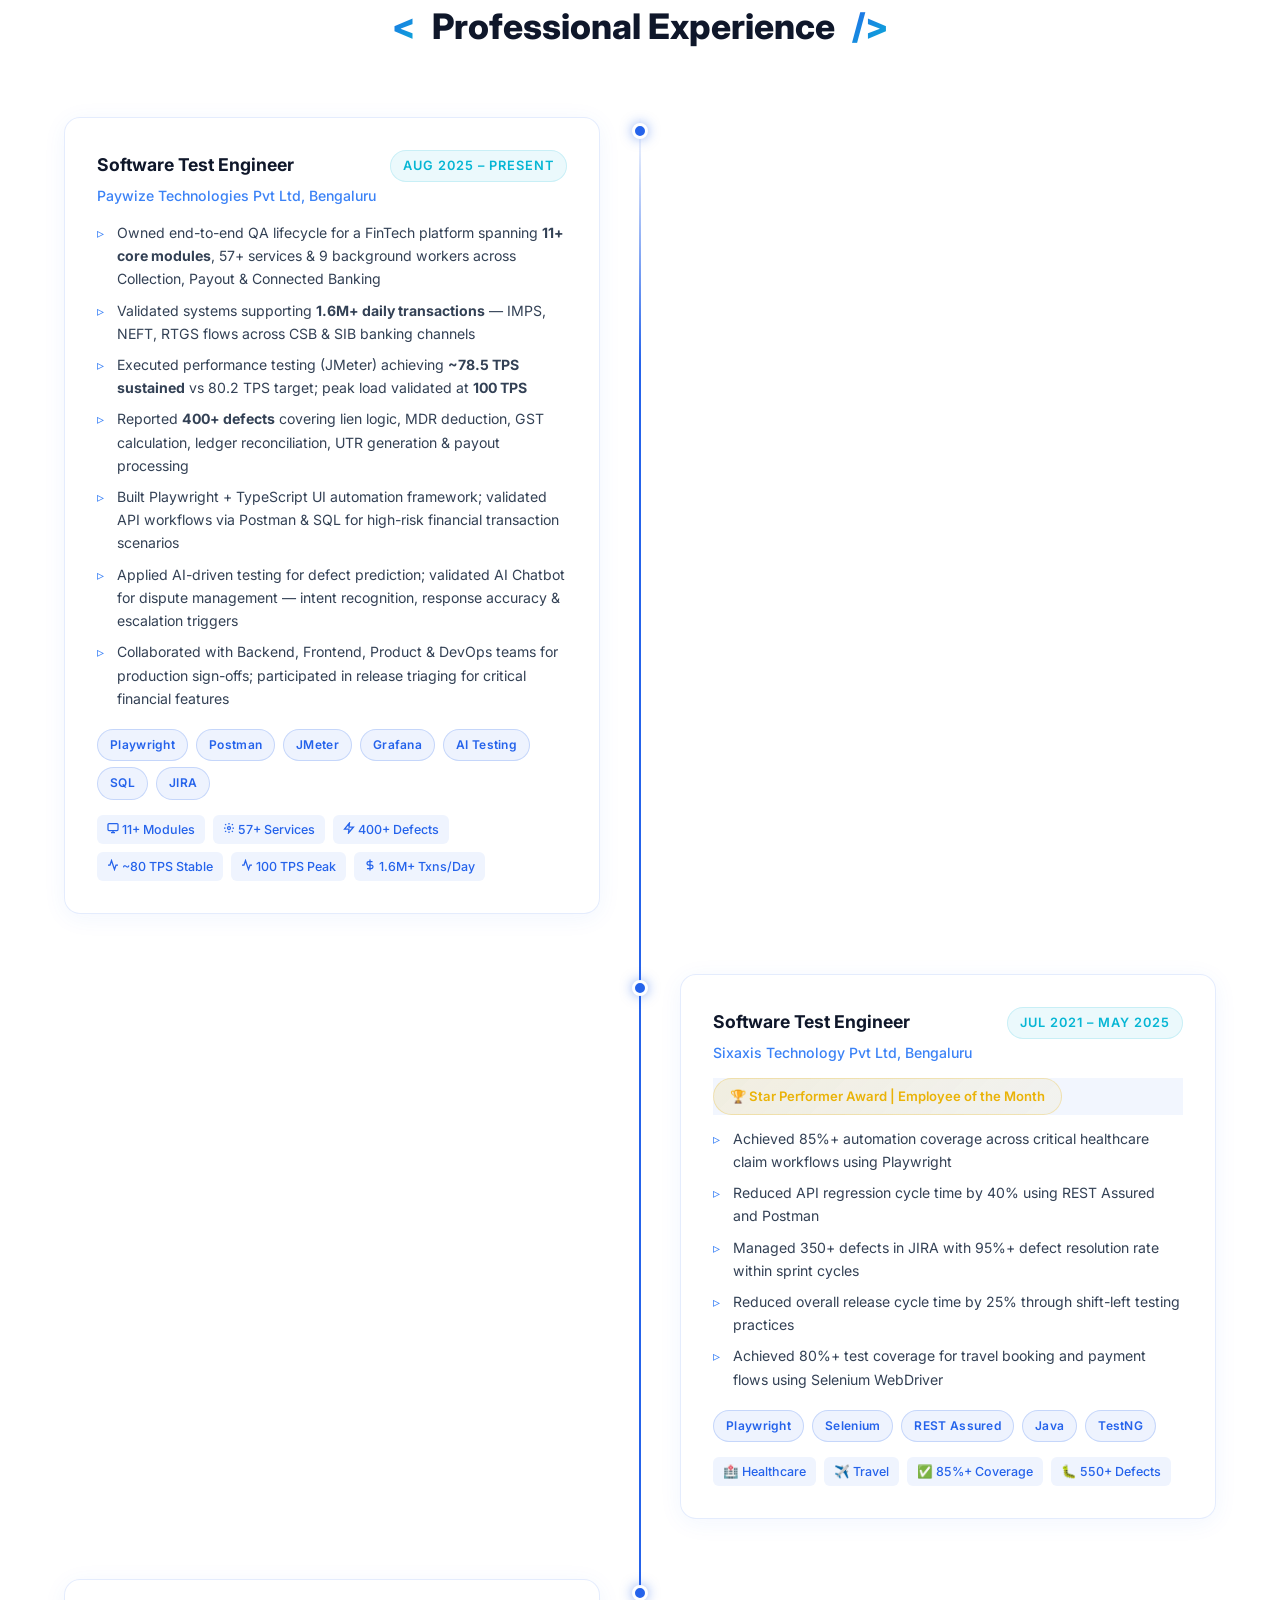
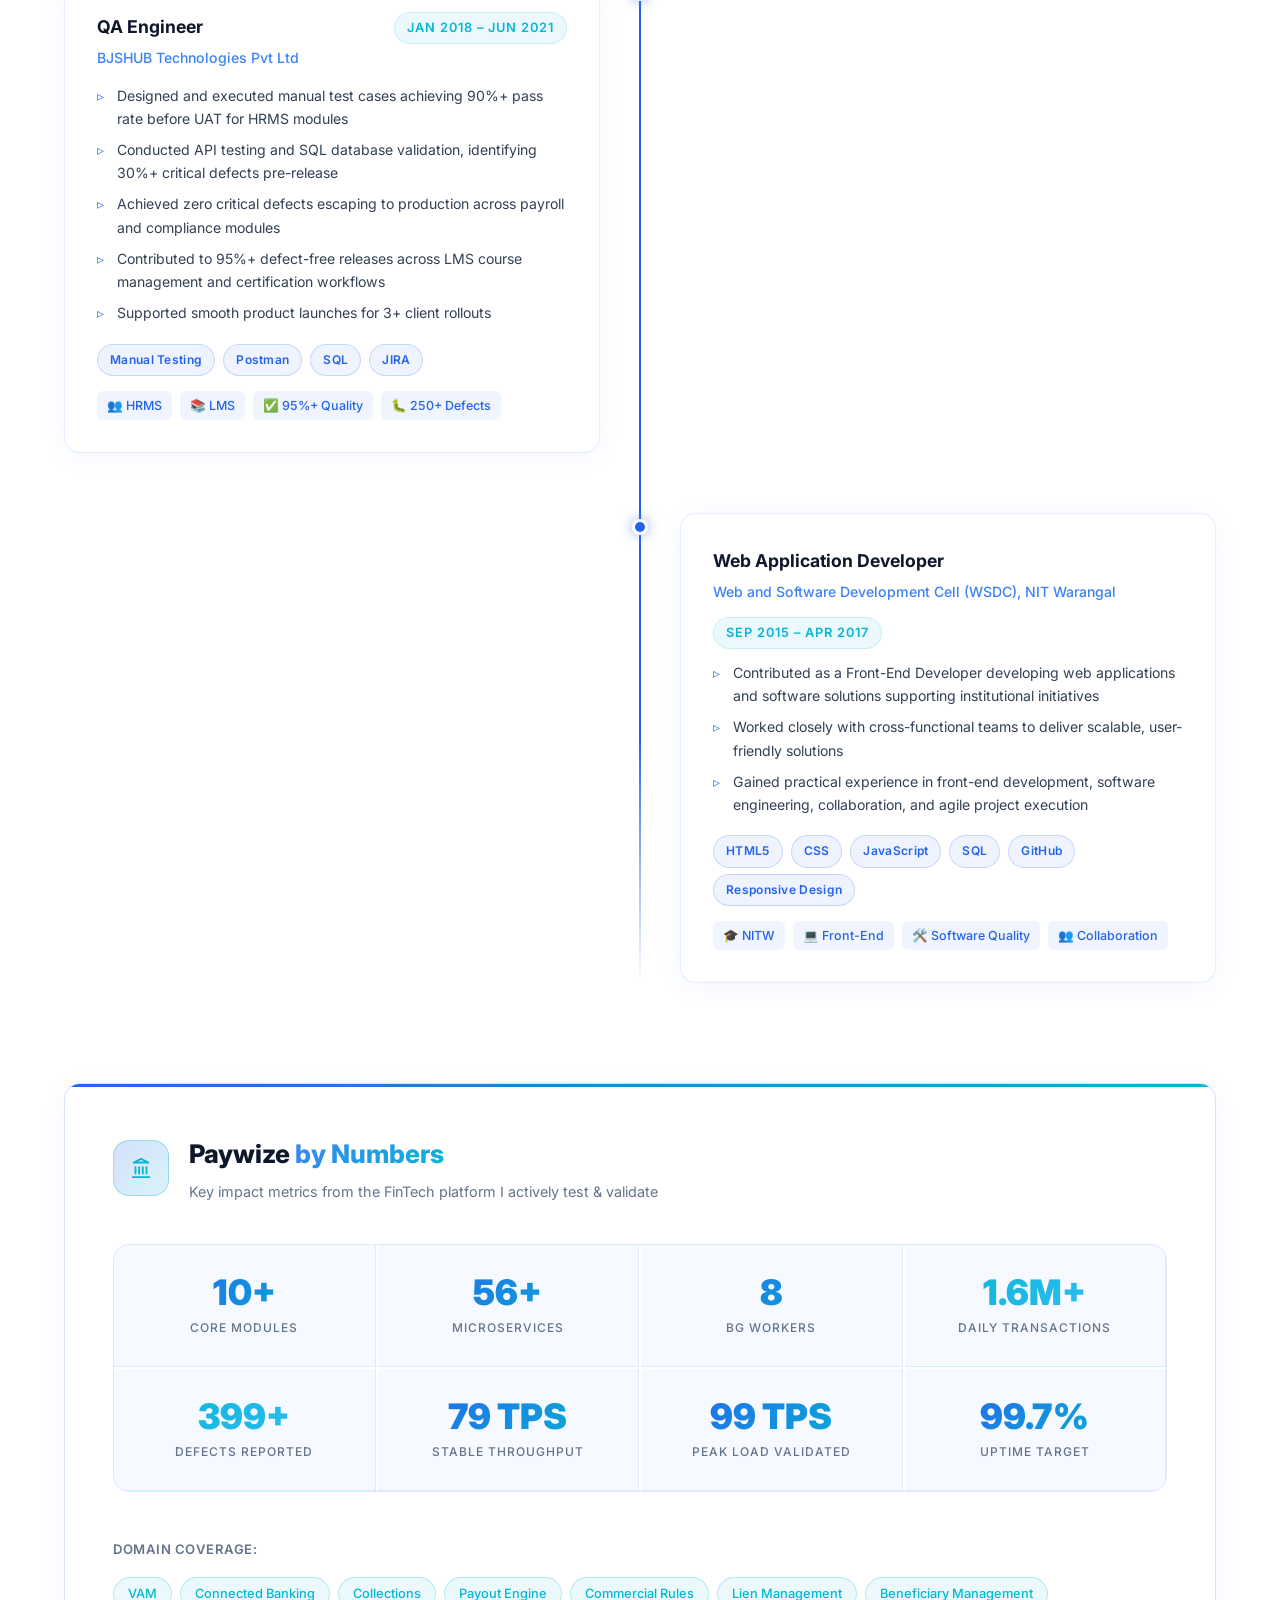
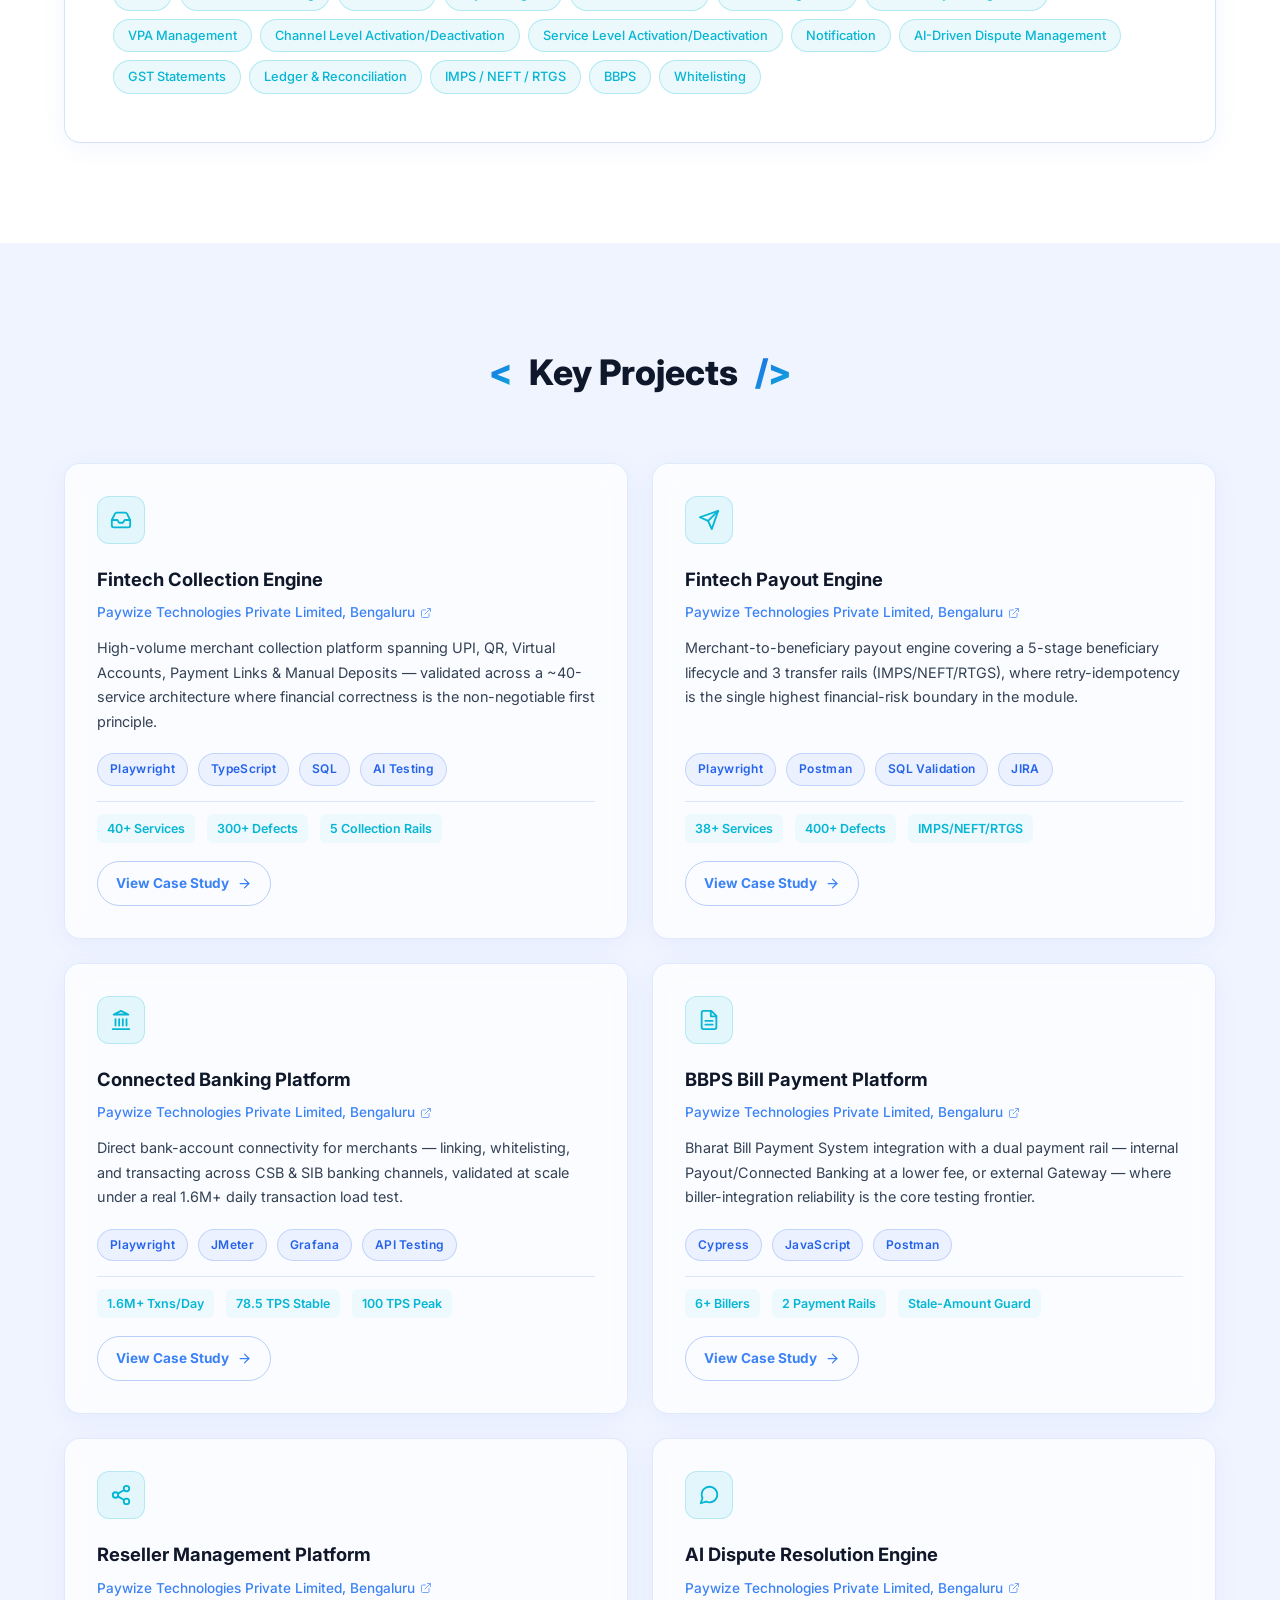
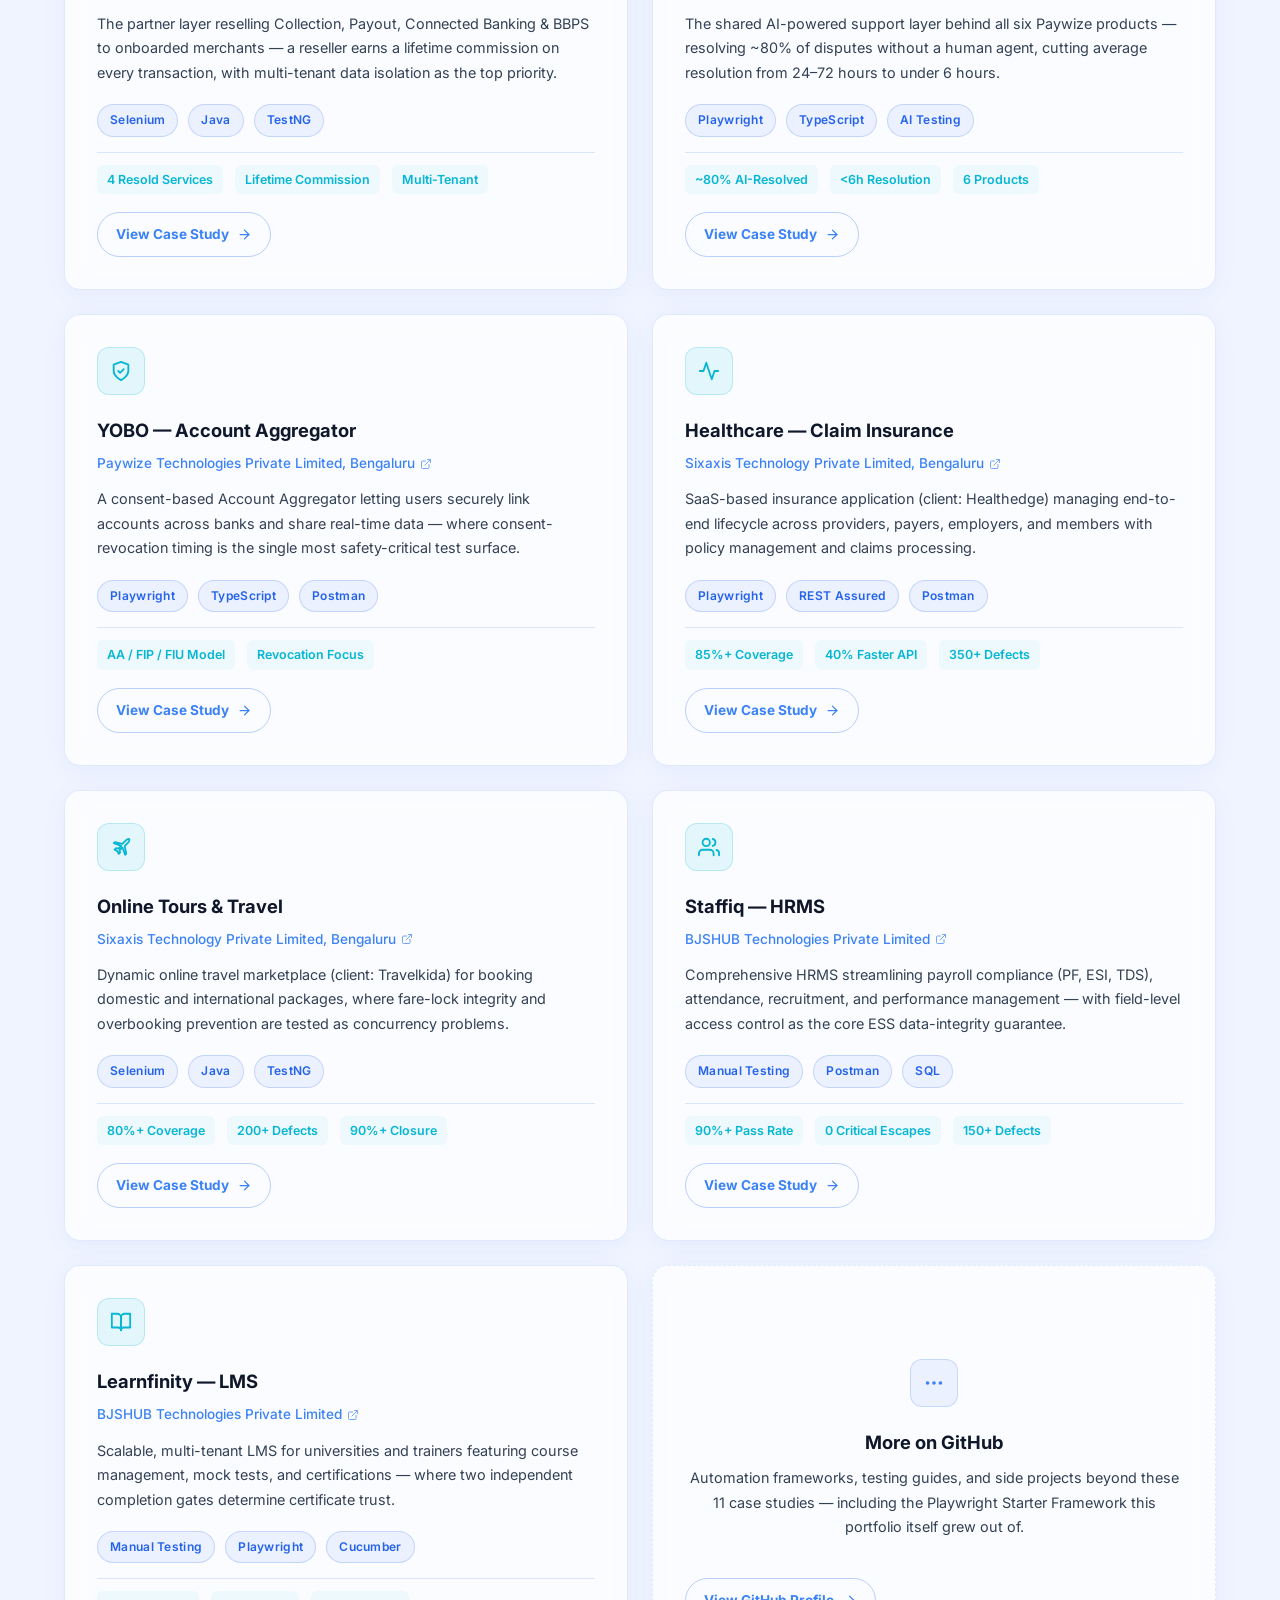
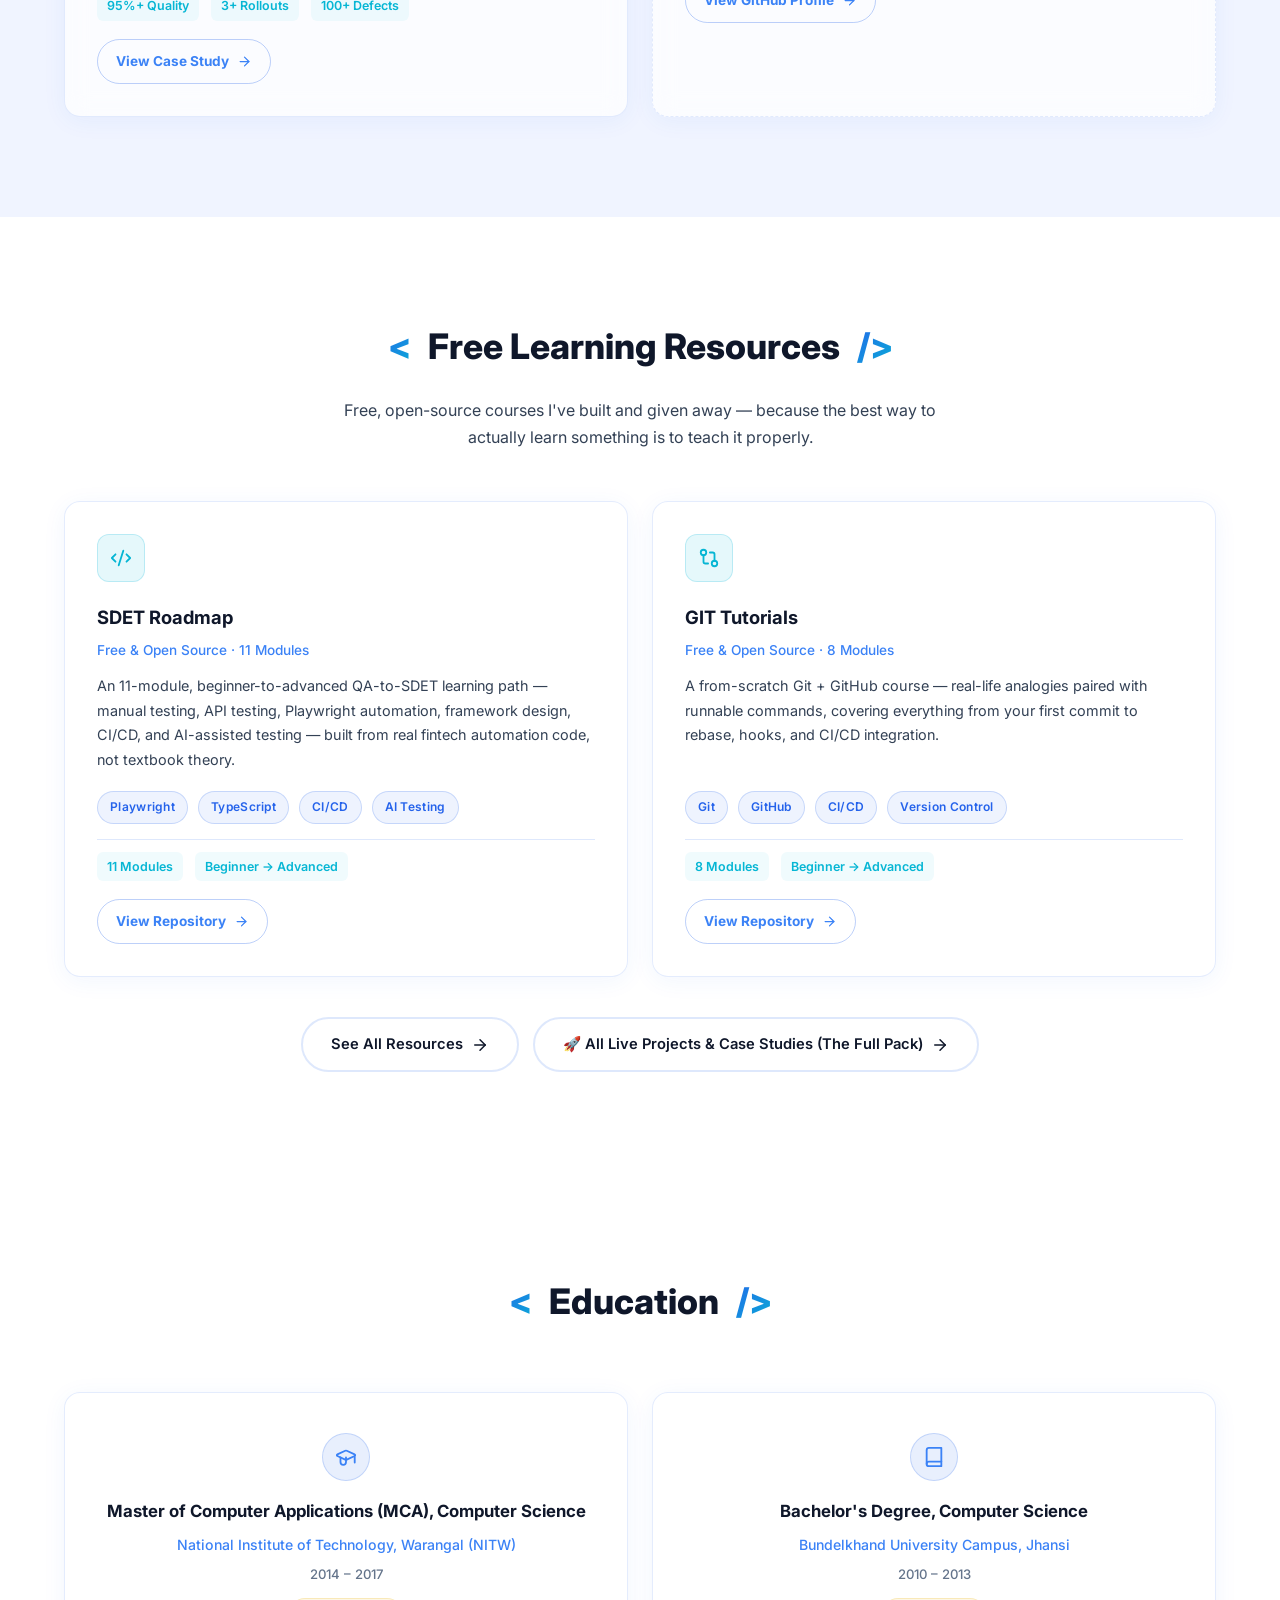
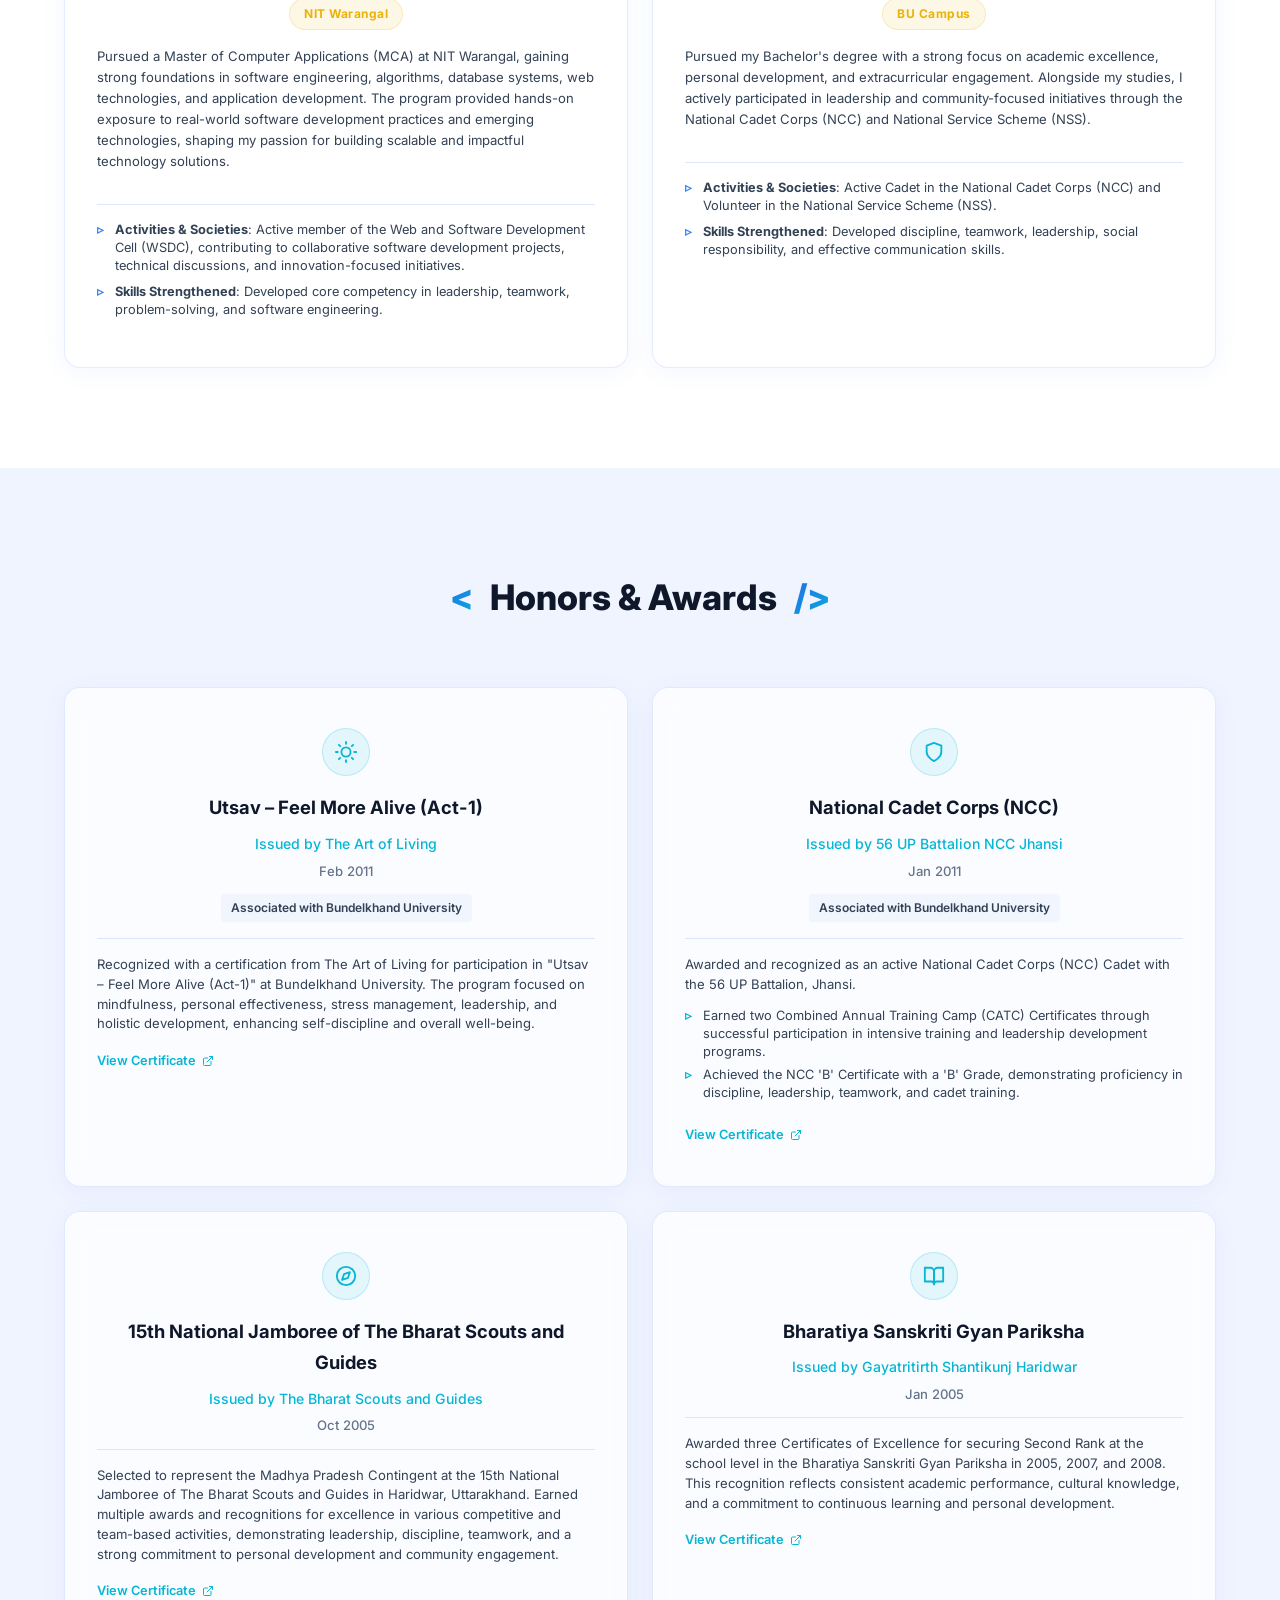
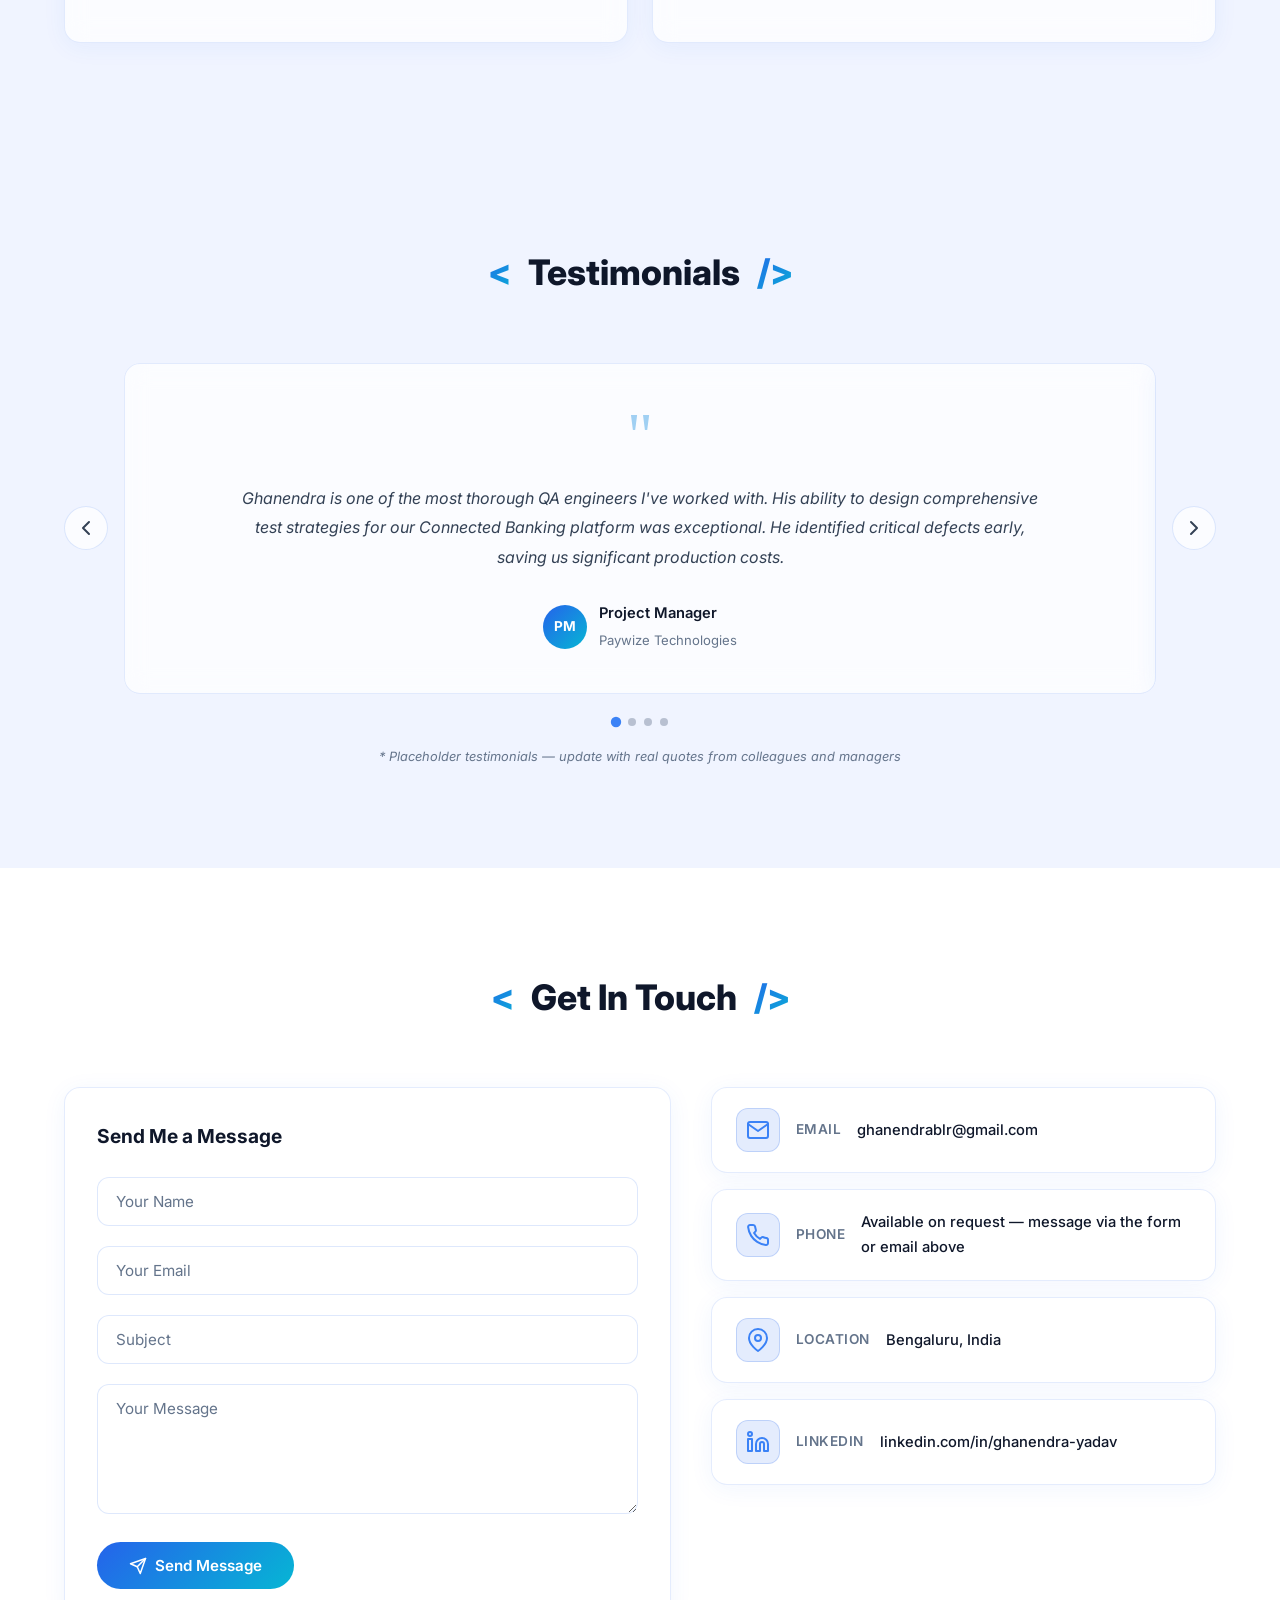
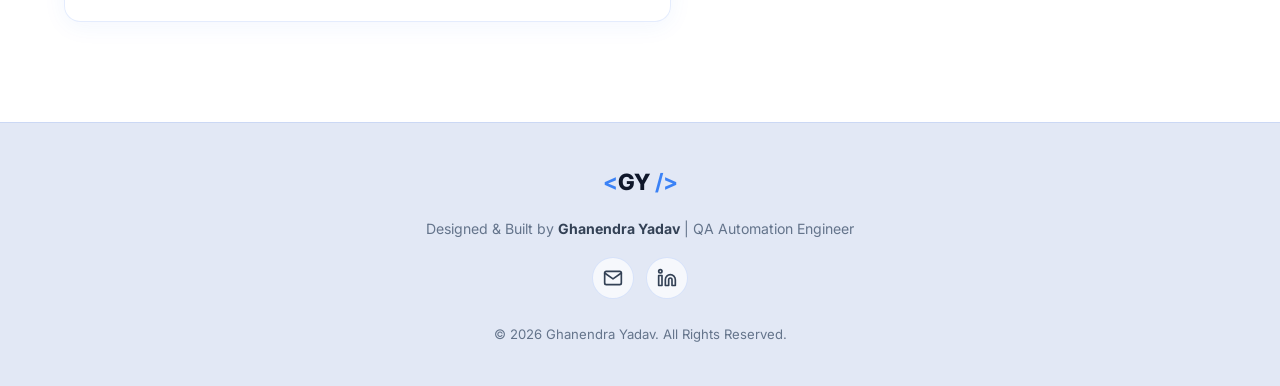
==== commit 426871b5: "Update URLs after repo rename: ghanendra-sdet.github.io -> ghanendra-portfolio Repo renamed away fro" ====
--- a/index.html
+++ b/index.html
@@ -6,17 +6,17 @@
   <meta name="viewport" content="width=device-width, initial-scale=1.0">
   <meta name="description"
     content="Ghanendra Yadav — Senior QA Automation Engineer with 8.1+ years of experience in Playwright, API Testing, AI-Driven Testing, and Performance Testing across Fintech, Healthcare, and Travel domains.">
-  <link rel="canonical" href="https://ghanendra-sdet.github.io/">
+  <link rel="canonical" href="https://ghanendra-sdet.github.io/ghanendra-portfolio/">
   <meta property="og:type" content="website">
   <meta property="og:site_name" content="Ghanendra Yadav — QA Automation Engineer">
   <meta property="og:title" content="Ghanendra Yadav — QA Automation Engineer">
   <meta property="og:description" content="Ghanendra Yadav — Senior QA Automation Engineer with 8.1+ years of experience in Playwright, API Testing, AI-Driven Testing, and Performance Testing across Fintech, Healthcare, and Travel domains.">
-  <meta property="og:url" content="https://ghanendra-sdet.github.io/">
-  <meta property="og:image" content="https://ghanendra-sdet.github.io/assets/profile.jpg">
+  <meta property="og:url" content="https://ghanendra-sdet.github.io/ghanendra-portfolio/">
+  <meta property="og:image" content="https://ghanendra-sdet.github.io/ghanendra-portfolio/assets/profile.jpg">
   <meta name="twitter:card" content="summary_large_image">
   <meta name="twitter:title" content="Ghanendra Yadav — QA Automation Engineer">
   <meta name="twitter:description" content="Ghanendra Yadav — Senior QA Automation Engineer with 8.1+ years of experience in Playwright, API Testing, AI-Driven Testing, and Performance Testing across Fintech, Healthcare, and Travel domains.">
-  <meta name="twitter:image" content="https://ghanendra-sdet.github.io/assets/profile.jpg">
+  <meta name="twitter:image" content="https://ghanendra-sdet.github.io/ghanendra-portfolio/assets/profile.jpg">
   <meta name="keywords"
     content="QA Engineer, Automation Testing, Playwright, Selenium, API Testing, Performance Testing, AI Testing, Portfolio">
   <meta name="author" content="Ghanendra Yadav">
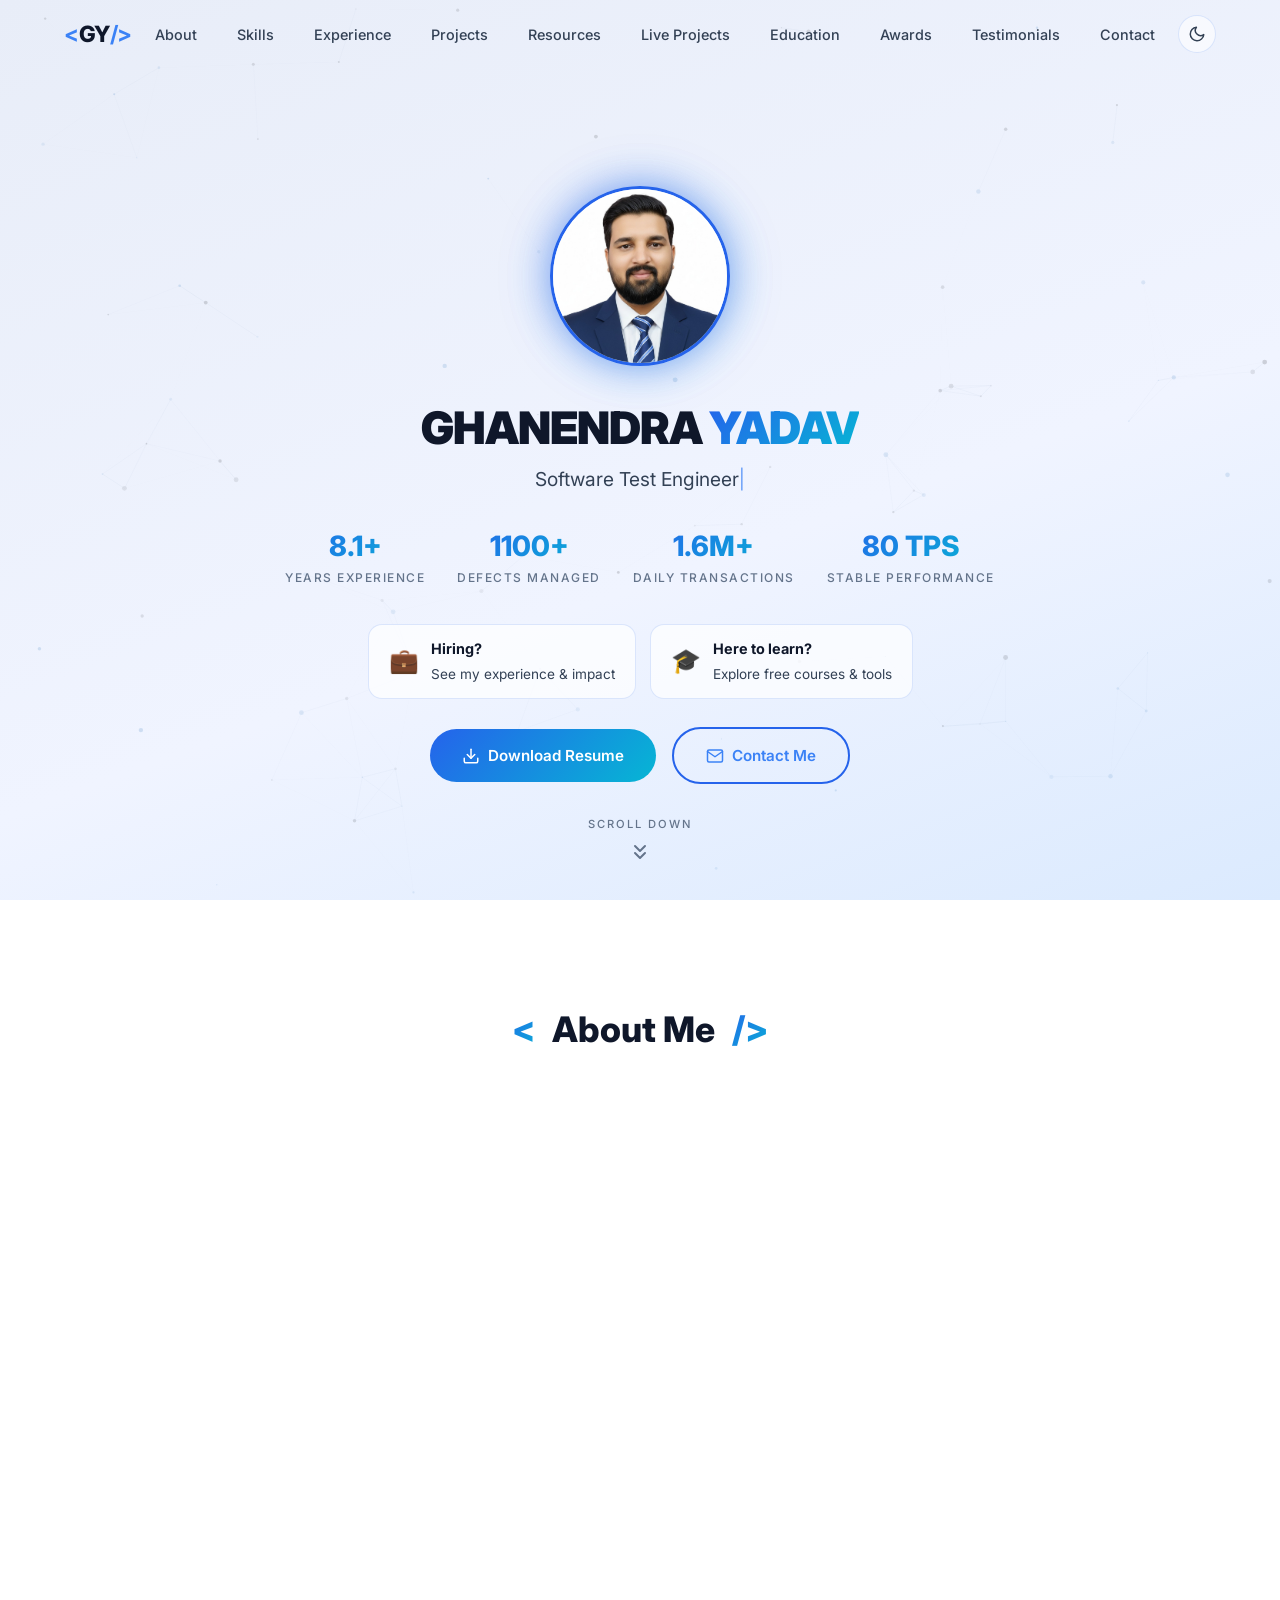
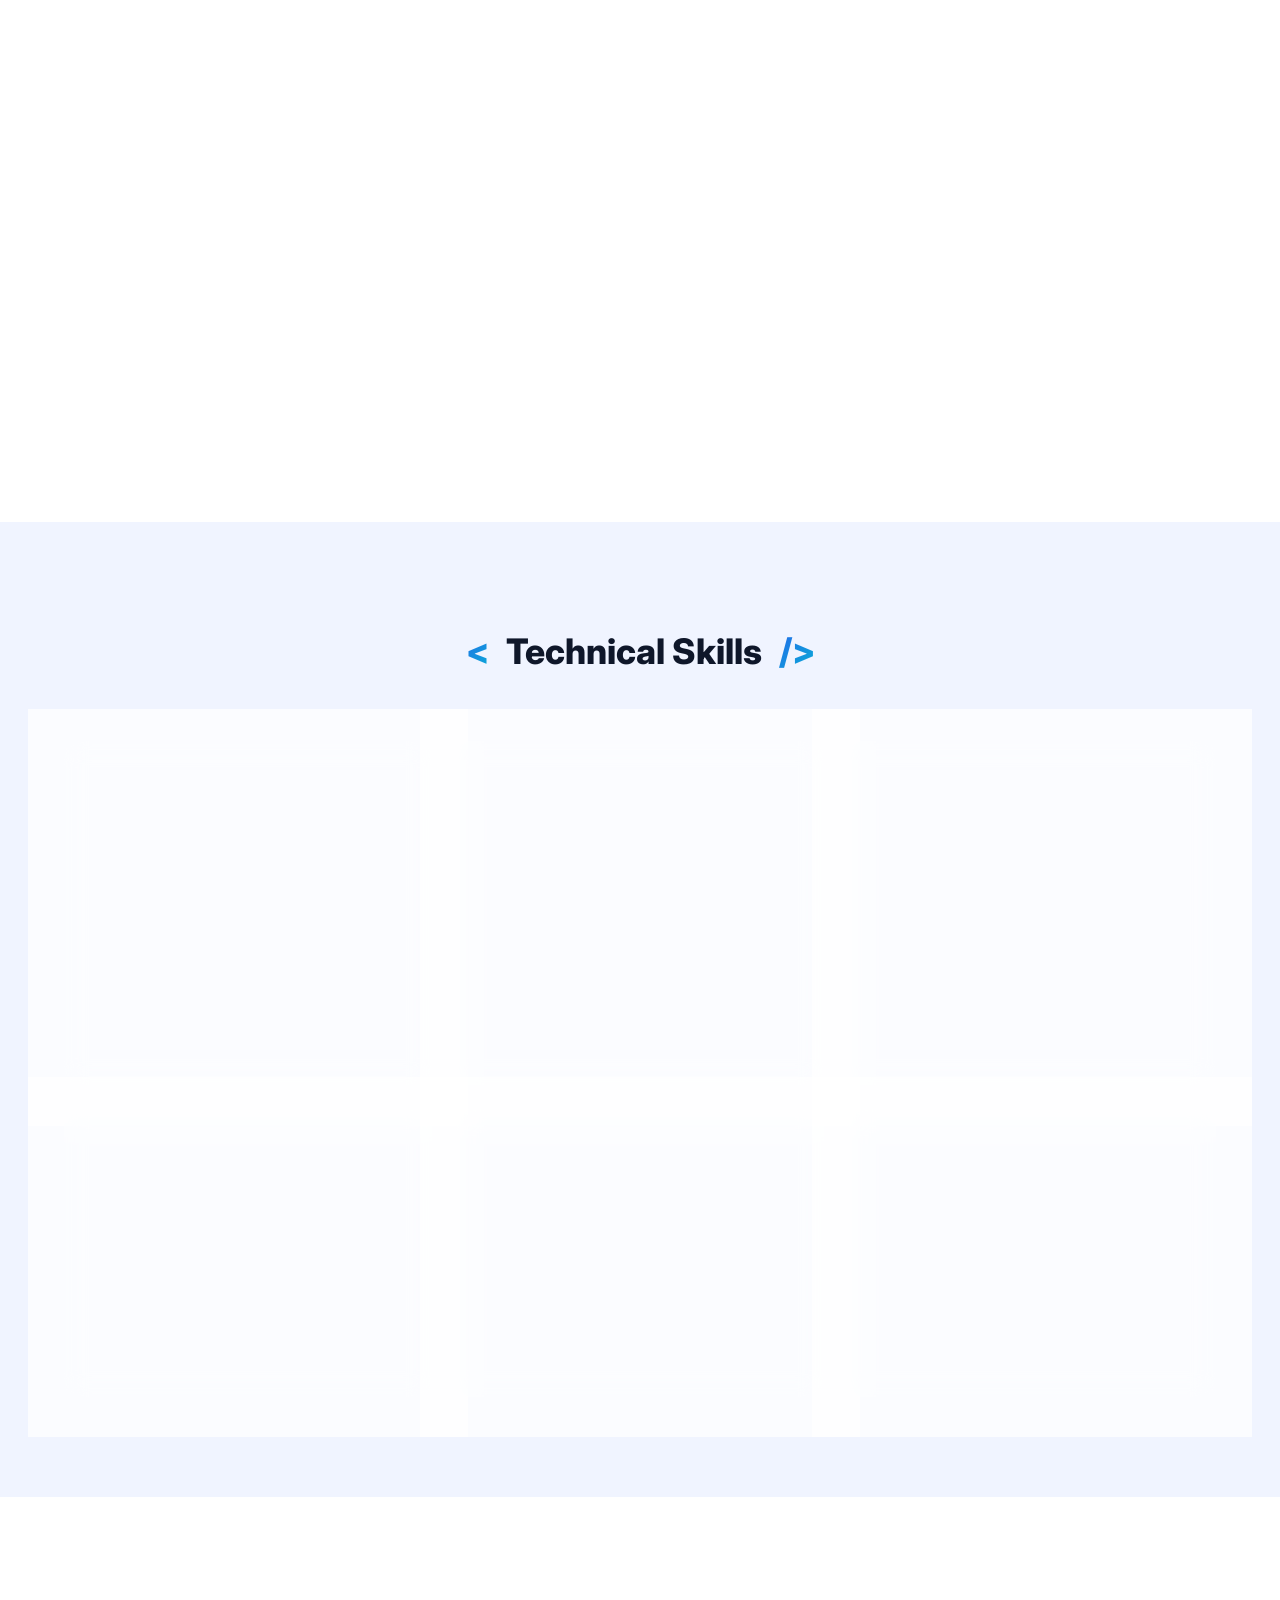
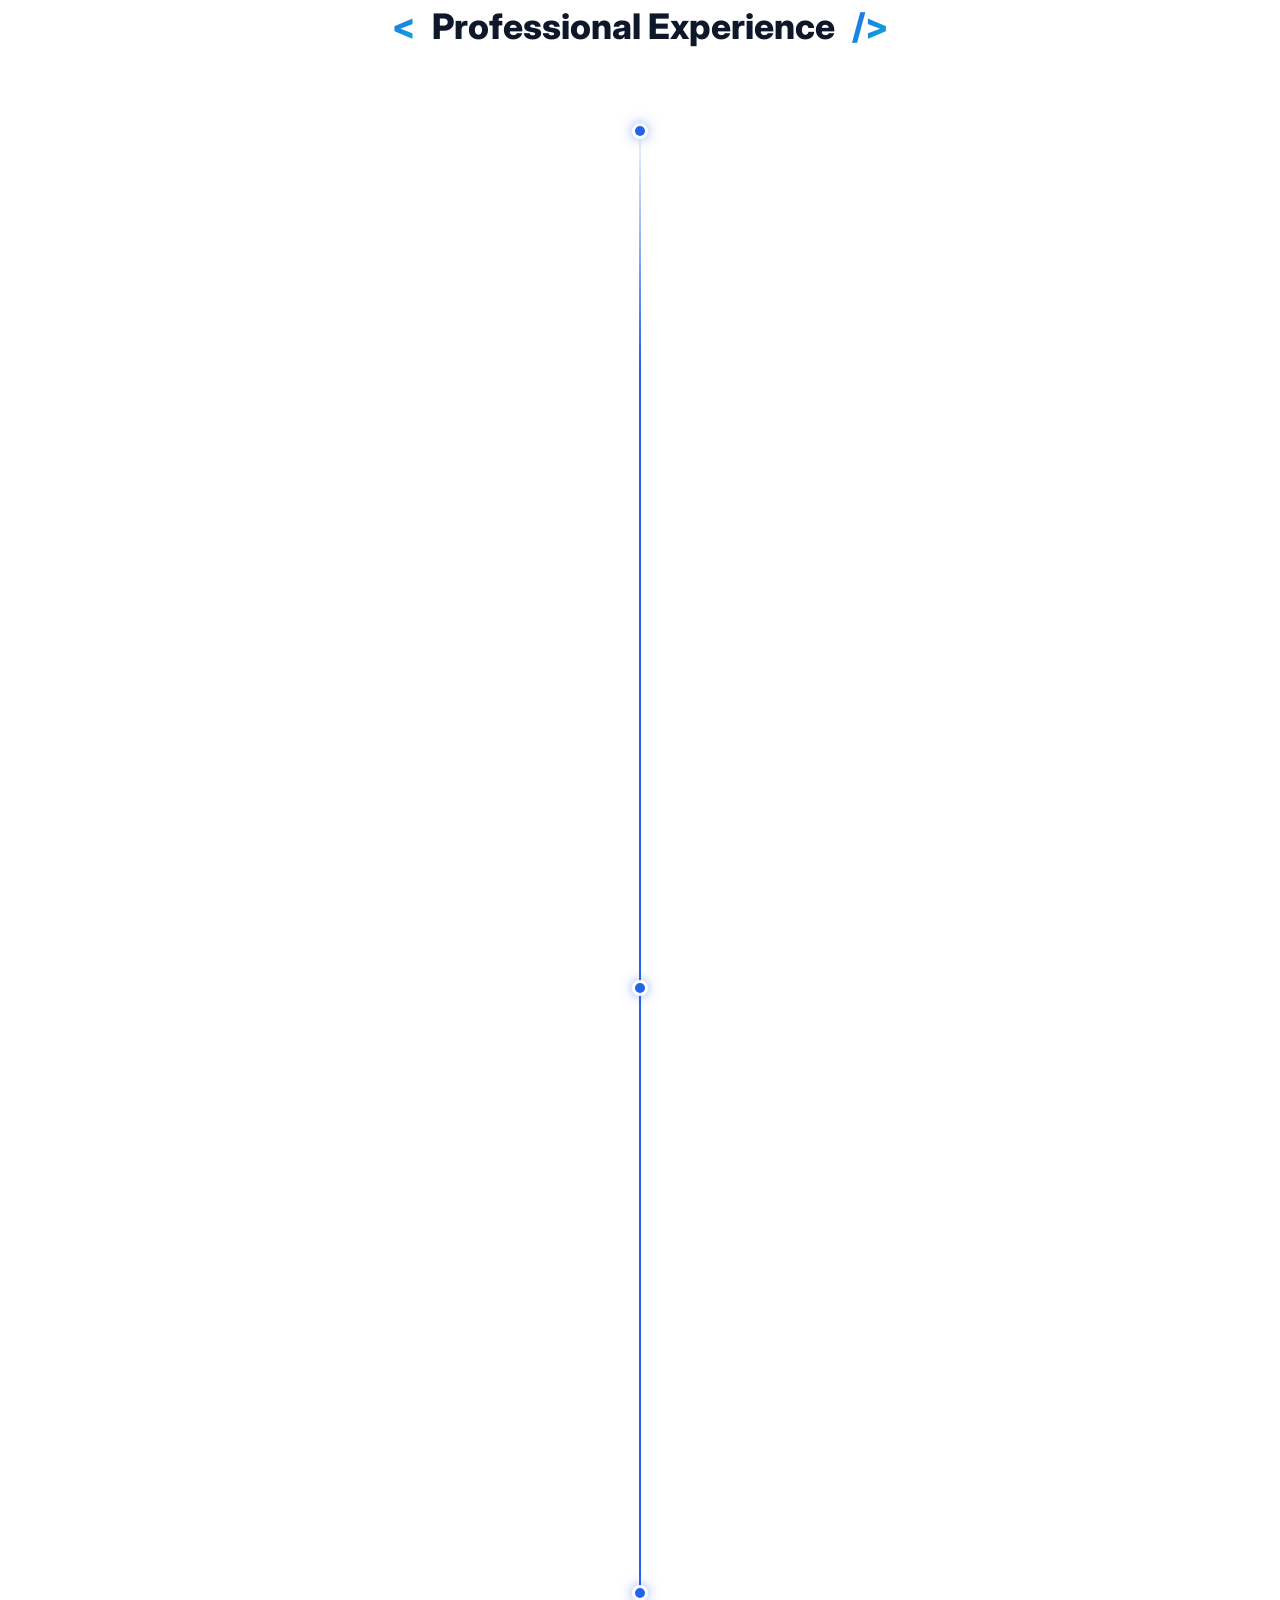
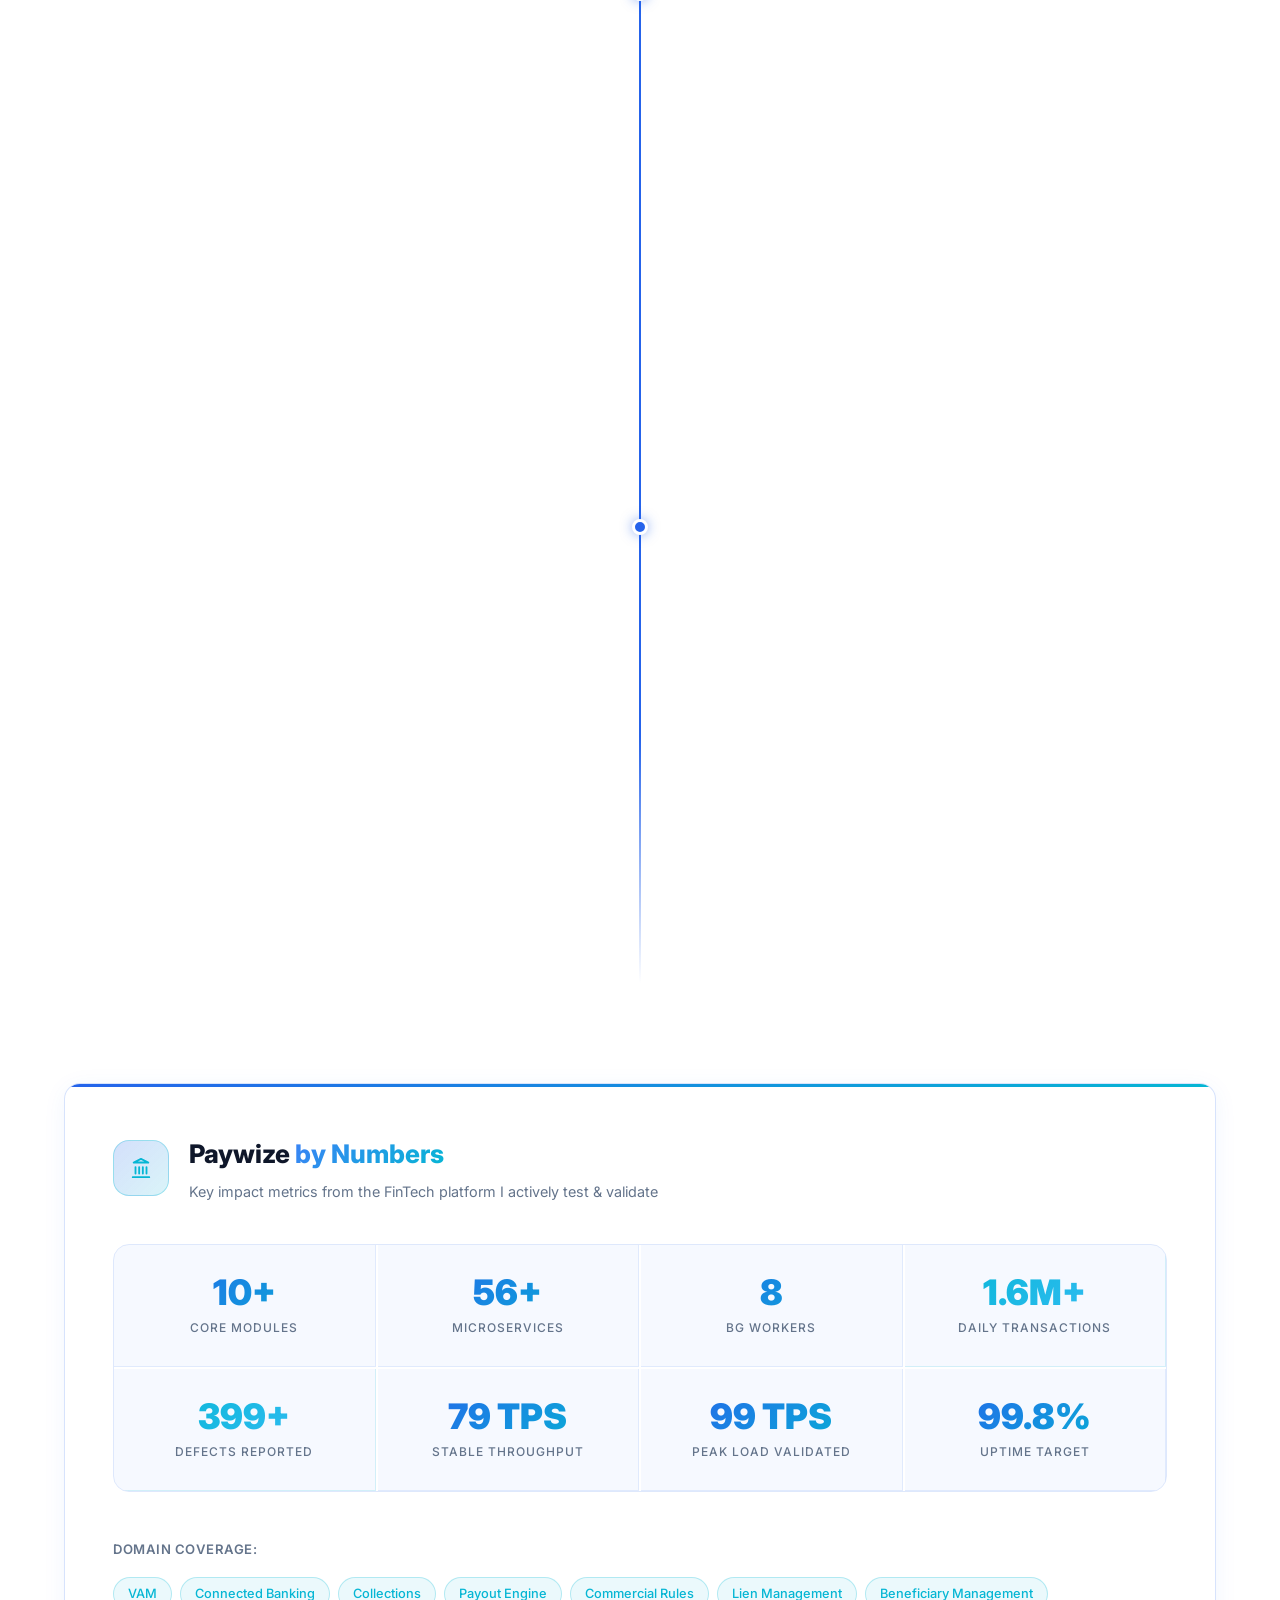
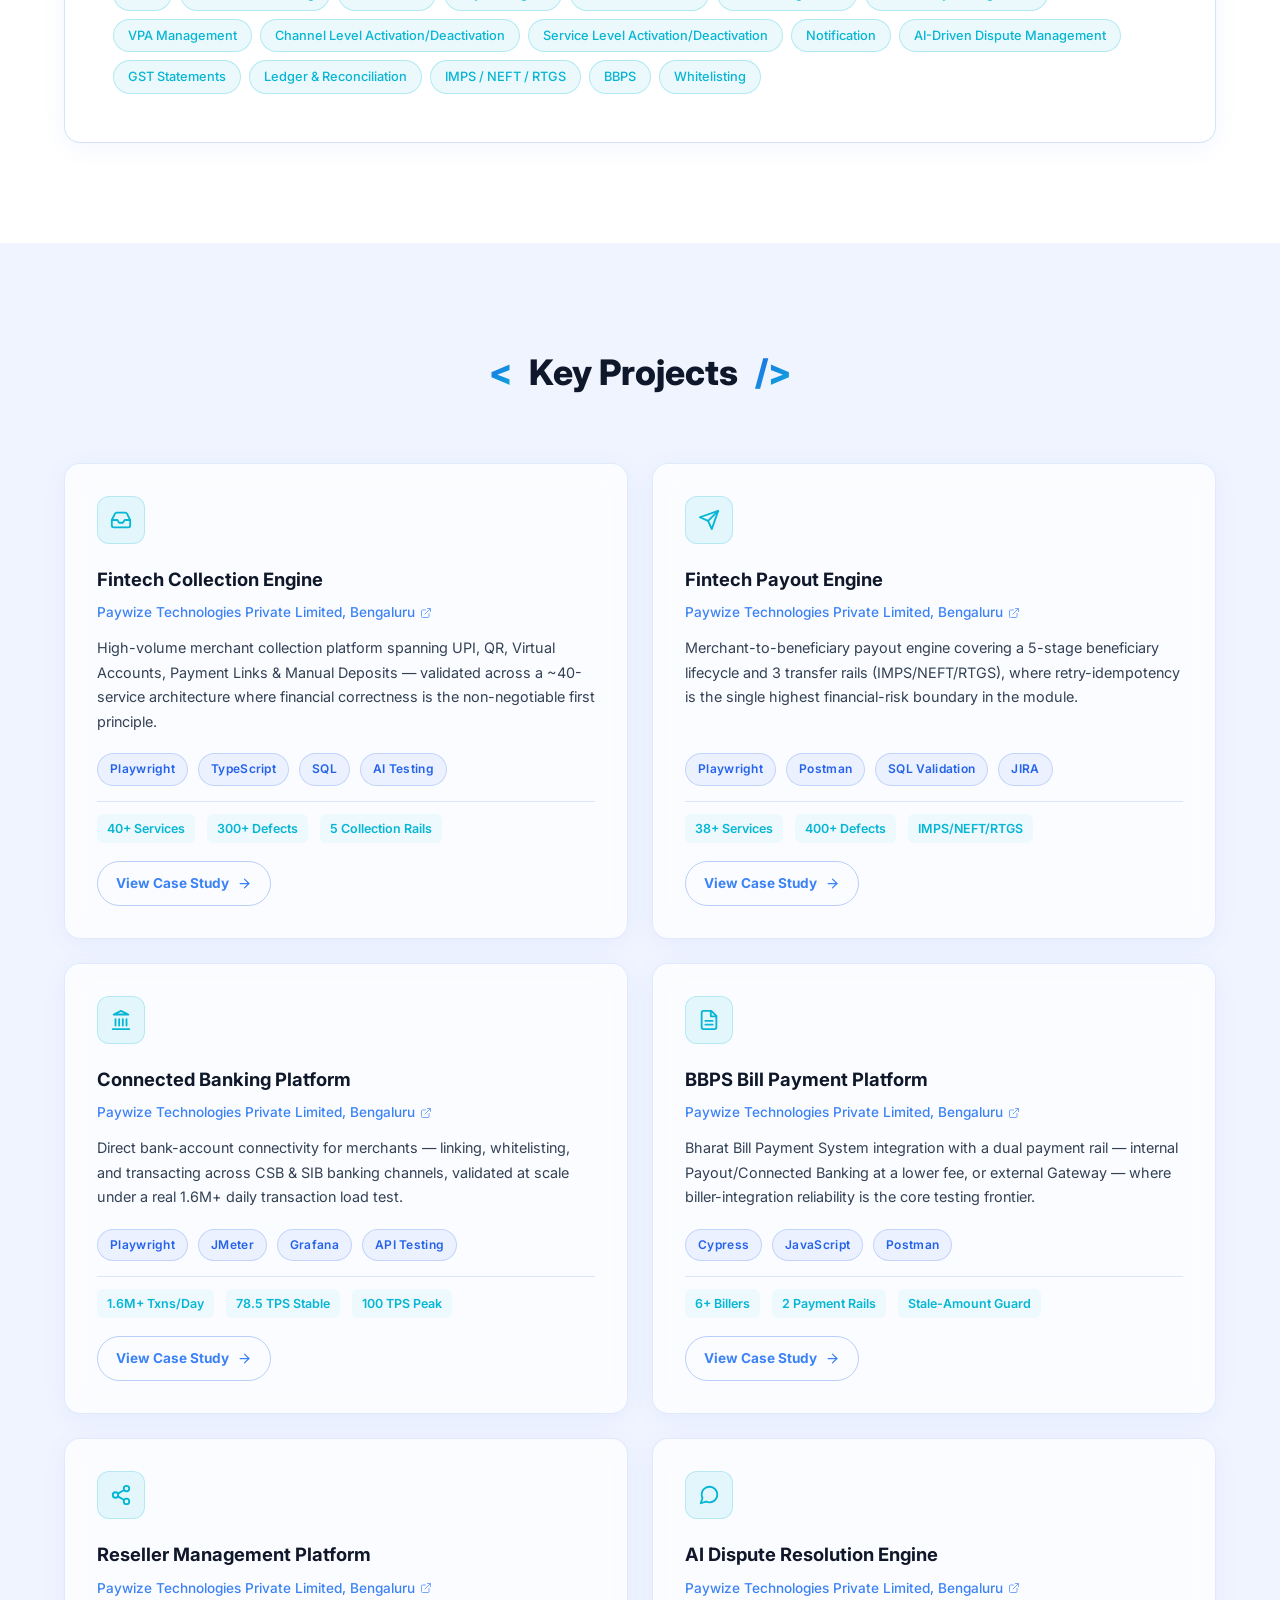
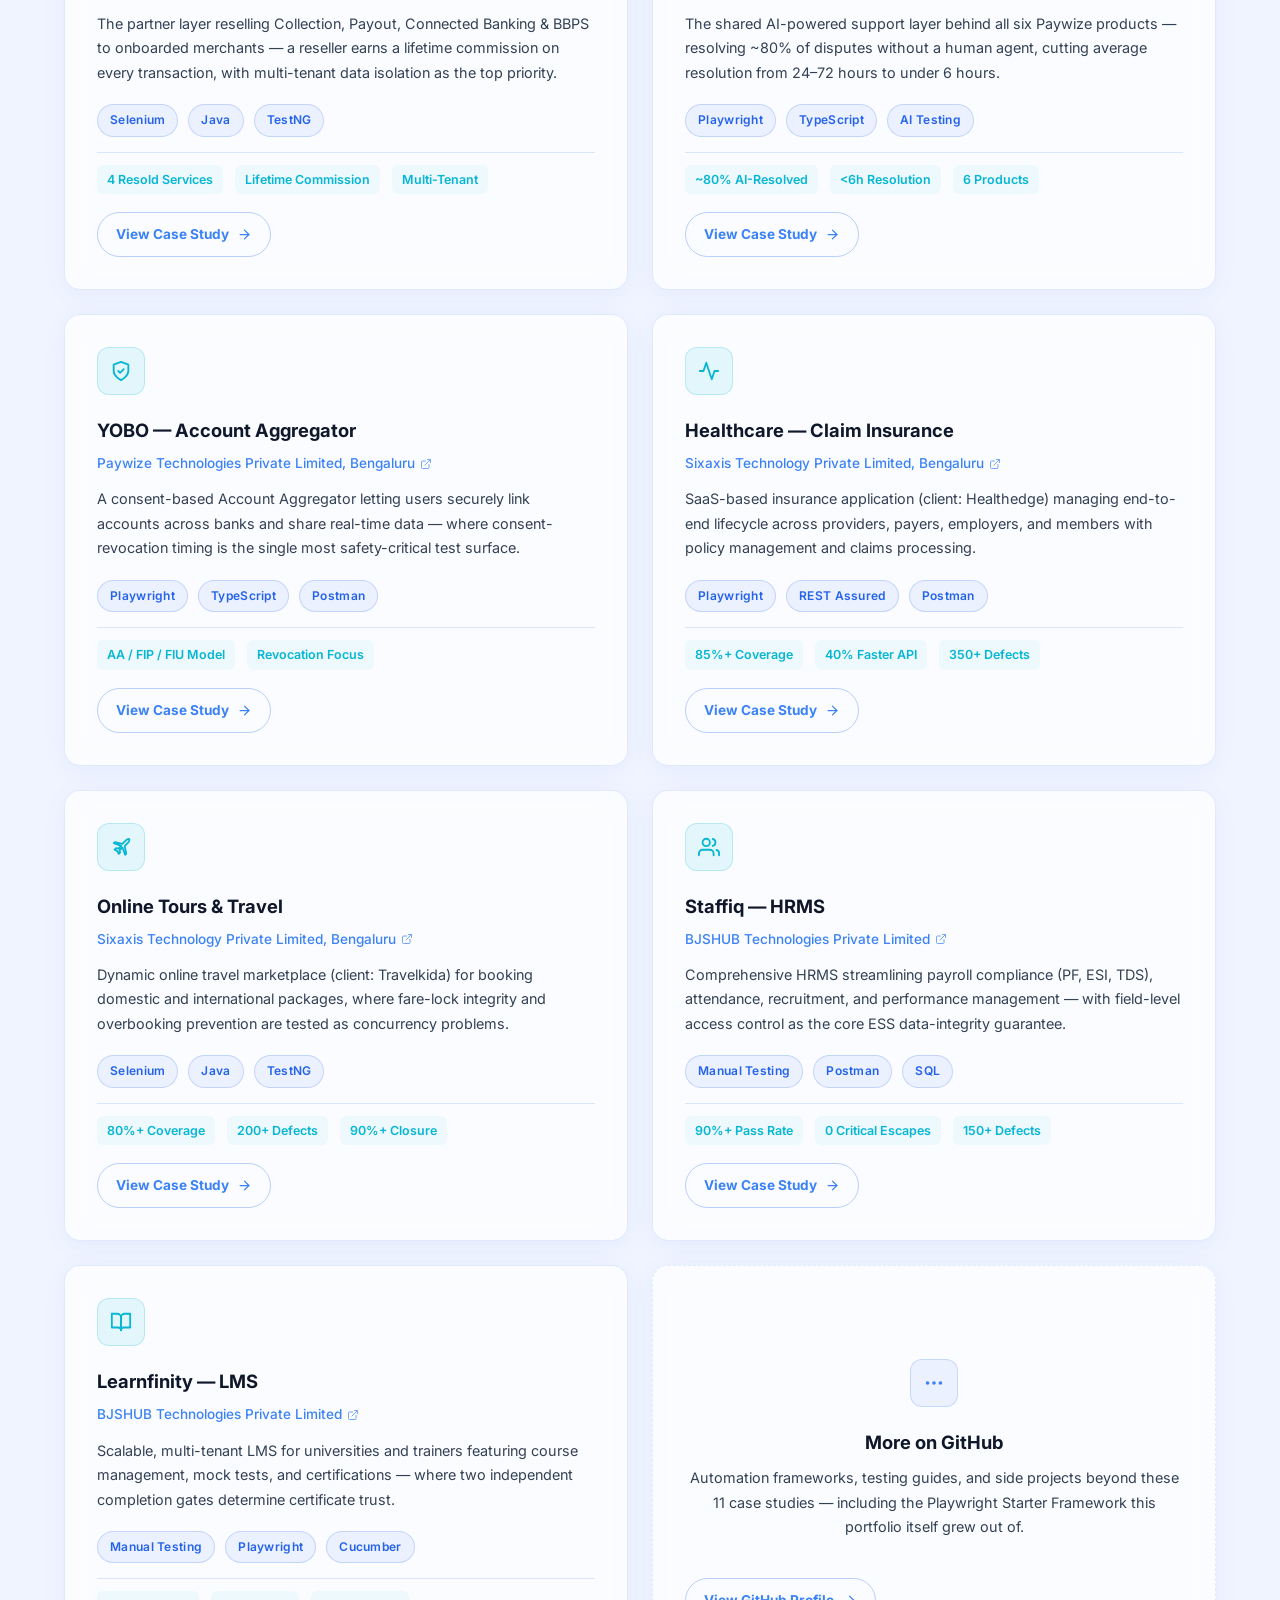
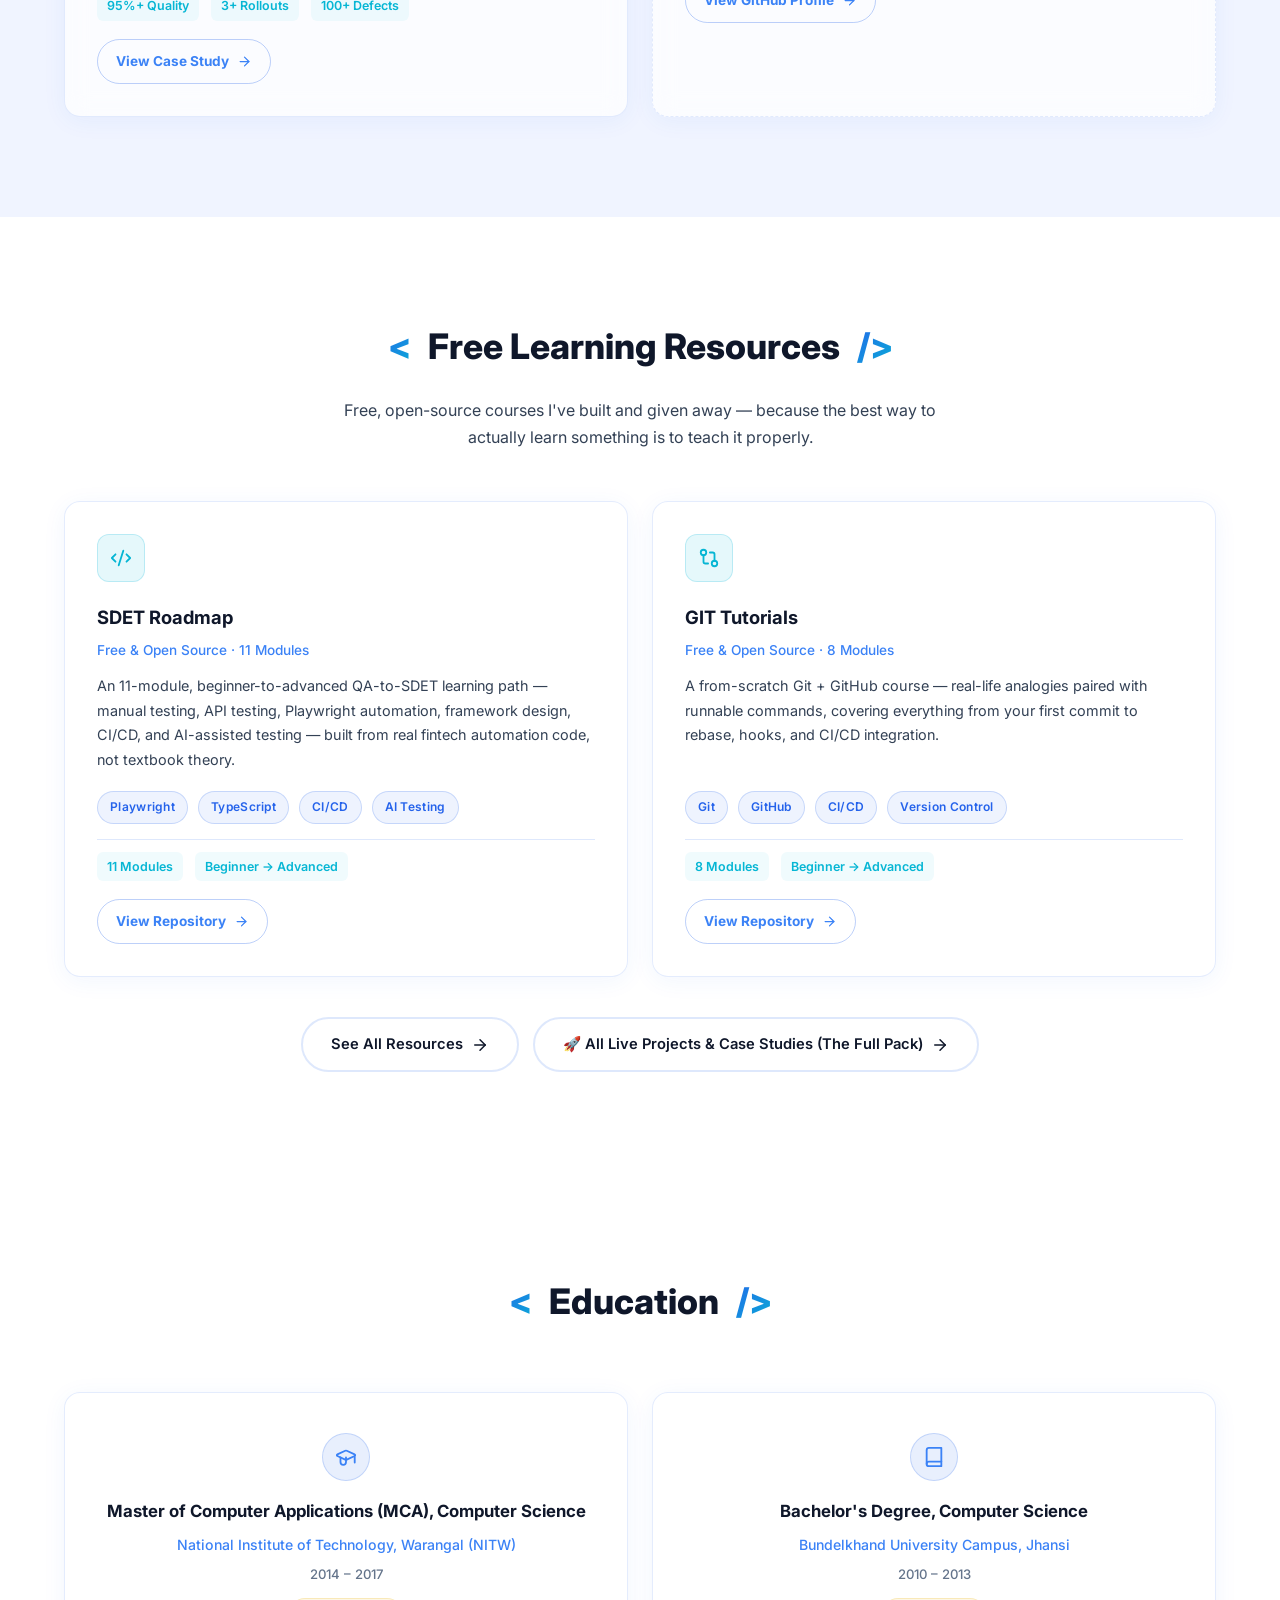
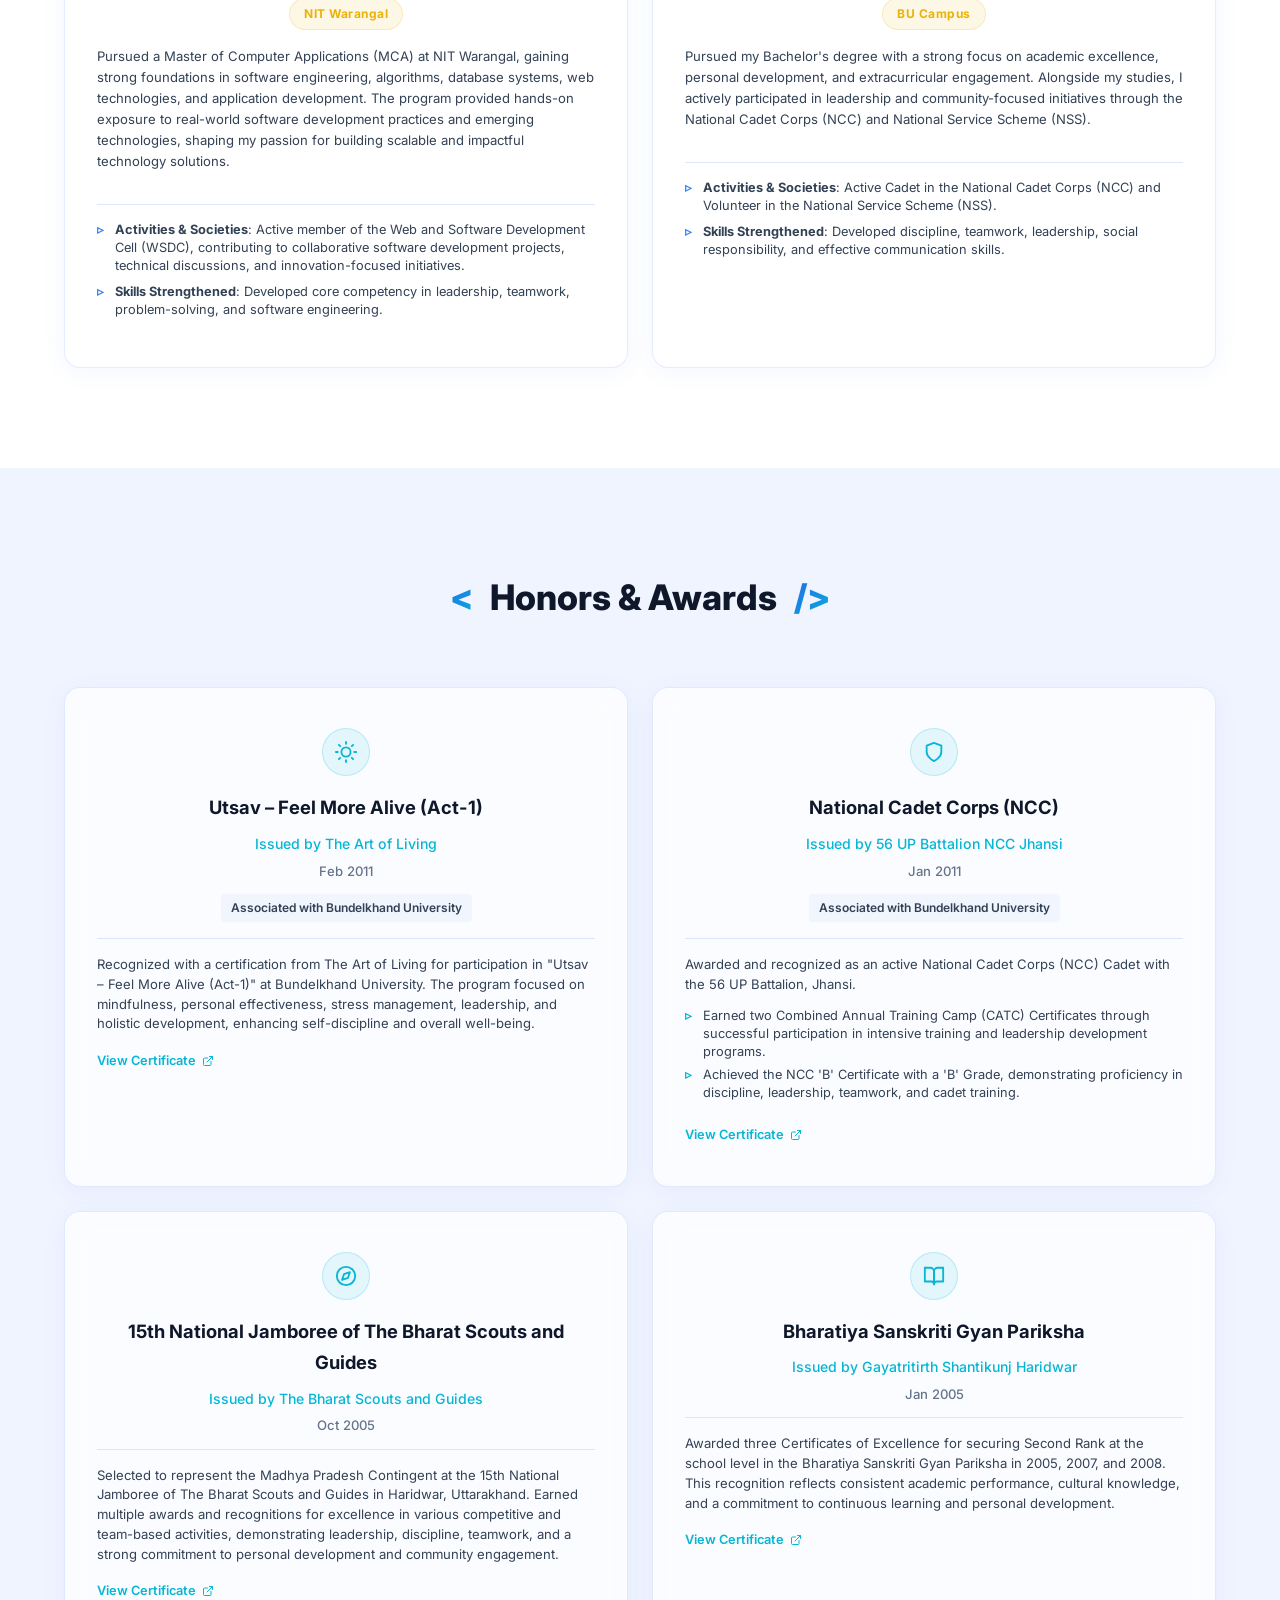
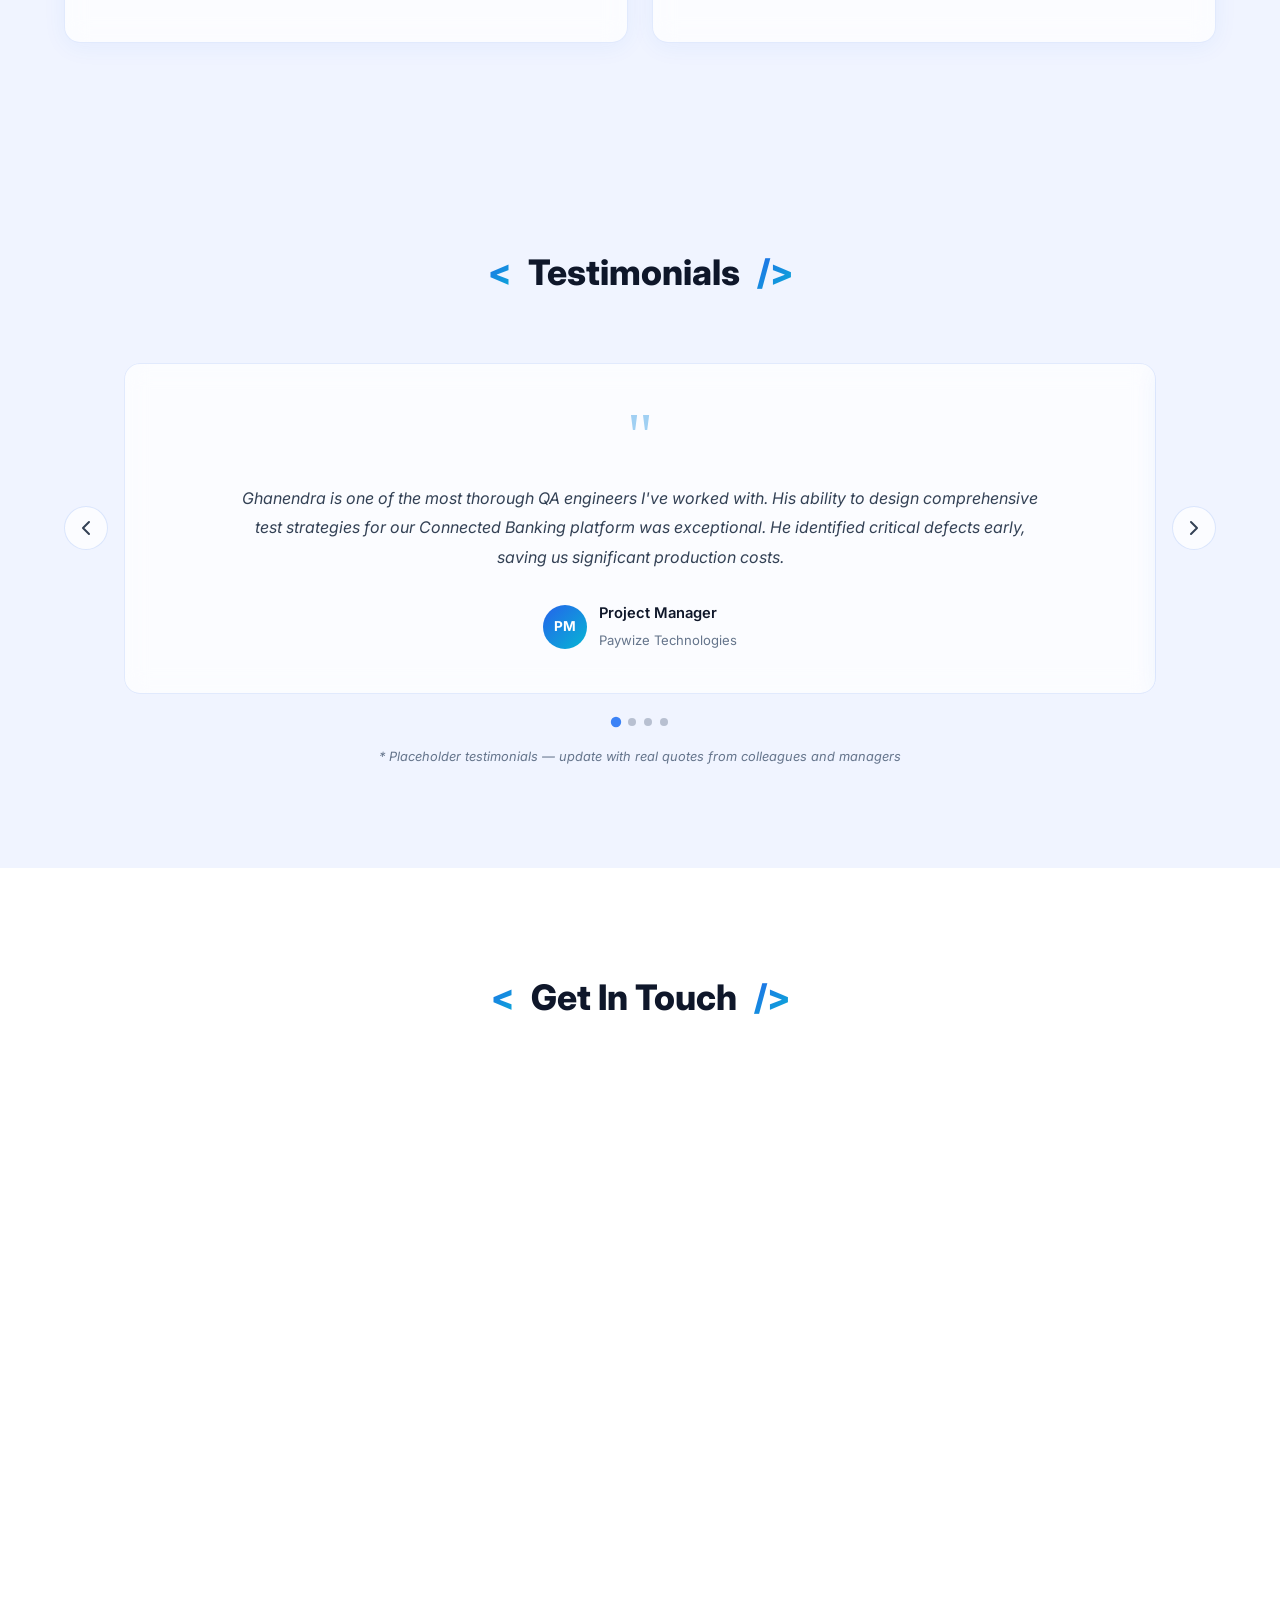
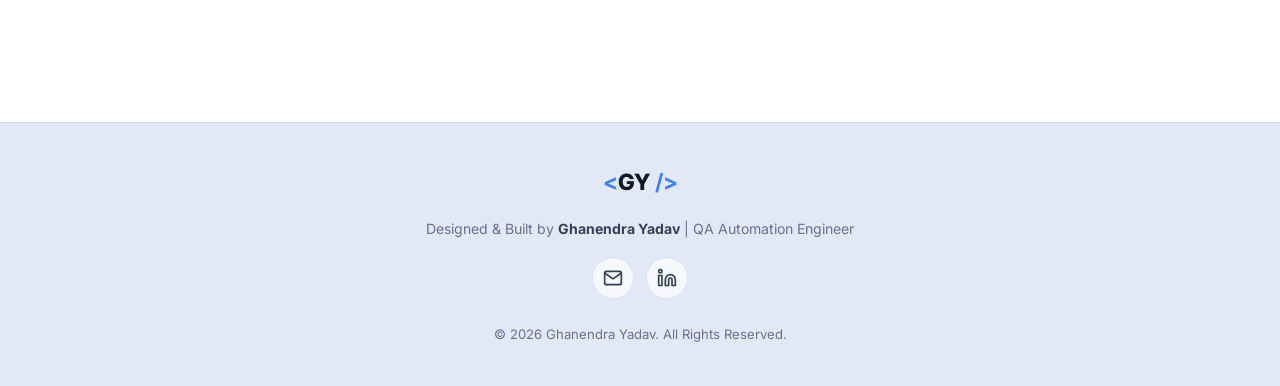
==== commit 53e0293c: "testing undo" ====
--- a/index.html
+++ b/index.html
@@ -10,12 +10,14 @@
   <meta property="og:type" content="website">
   <meta property="og:site_name" content="Ghanendra Yadav — QA Automation Engineer">
   <meta property="og:title" content="Ghanendra Yadav — QA Automation Engineer">
-  <meta property="og:description" content="Ghanendra Yadav — Senior QA Automation Engineer with 8.1+ years of experience in Playwright, API Testing, AI-Driven Testing, and Performance Testing across Fintech, Healthcare, and Travel domains.">
+  <meta property="og:description"
+    content="Ghanendra Yadav — Senior QA Automation Engineer with 8.1+ years of experience in Playwright, API Testing, AI-Driven Testing, and Performance Testing across Fintech, Healthcare, and Travel domains.">
   <meta property="og:url" content="https://ghanendra-sdet.github.io/ghanendra-portfolio/">
   <meta property="og:image" content="https://ghanendra-sdet.github.io/ghanendra-portfolio/assets/profile.jpg">
   <meta name="twitter:card" content="summary_large_image">
   <meta name="twitter:title" content="Ghanendra Yadav — QA Automation Engineer">
-  <meta name="twitter:description" content="Ghanendra Yadav — Senior QA Automation Engineer with 8.1+ years of experience in Playwright, API Testing, AI-Driven Testing, and Performance Testing across Fintech, Healthcare, and Travel domains.">
+  <meta name="twitter:description"
+    content="Ghanendra Yadav — Senior QA Automation Engineer with 8.1+ years of experience in Playwright, API Testing, AI-Driven Testing, and Performance Testing across Fintech, Healthcare, and Travel domains.">
   <meta name="twitter:image" content="https://ghanendra-sdet.github.io/ghanendra-portfolio/assets/profile.jpg">
   <meta name="keywords"
     content="QA Engineer, Automation Testing, Playwright, Selenium, API Testing, Performance Testing, AI Testing, Portfolio">
